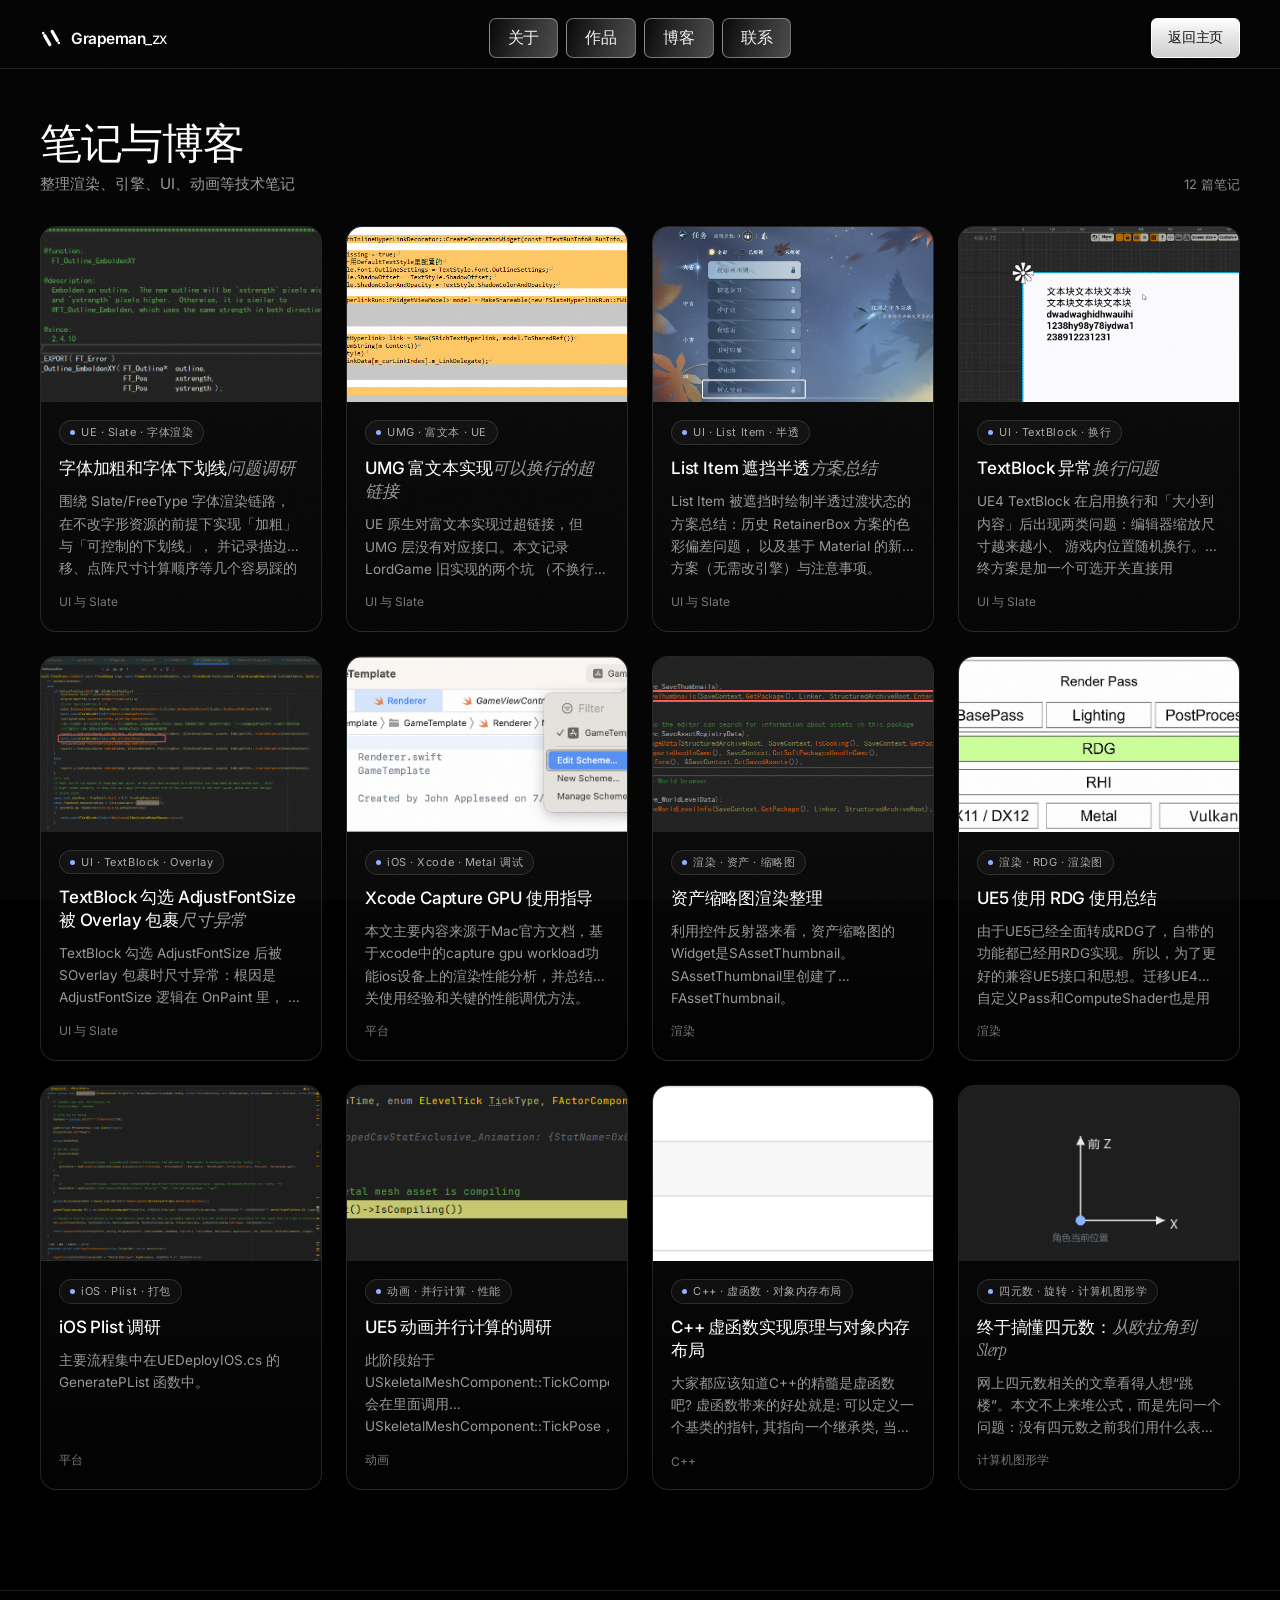
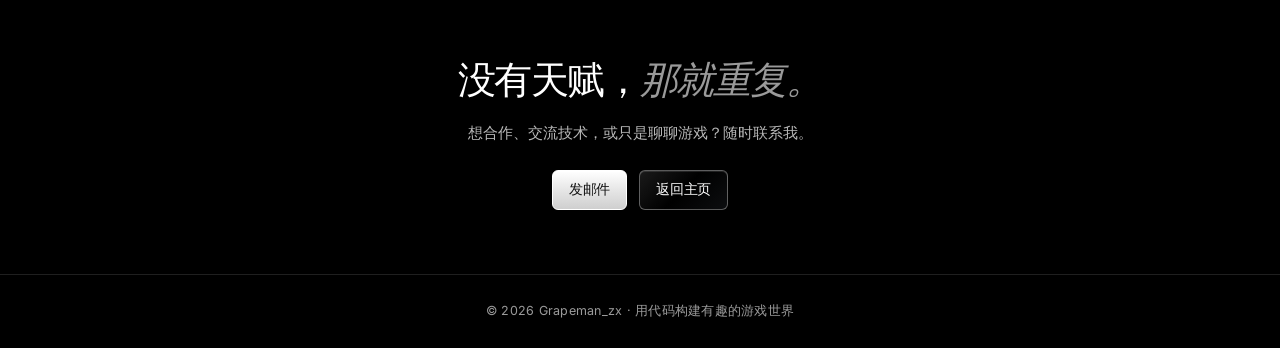
==== blog.html @ 0e47399c "add quaternion article under 计算机图形学 category - blog.html: 新增四元数笔记（post-12），分类 graphics，含 5 张自绘示意图 - " ====
<!DOCTYPE html>

<html lang="zh-CN">
<head>
<meta charset="utf-8"/>
<meta content="width=device-width, initial-scale=1.0, viewport-fit=cover" name="viewport"/>
<title>技术博客 — Grapeman_zx</title>
<meta content="Grapeman_zx 的技术博客：UE / Slate / UMG 字体渲染、富文本与下划线等底层调研笔记。" name="description"/>
<link href="data:image/svg+xml,%3Csvg xmlns='http://www.w3.org/2000/svg' viewBox='0 0 24 24' fill='white'%3E%3Cg transform='rotate(-30 12 12)'%3E%3Ccircle cx='7.3' cy='3.2' r='1.45'/%3E%3Crect x='5.5' y='4.7' width='3.6' height='14.6' rx='1.8'/%3E%3Crect x='14.9' y='4.7' width='3.6' height='14.6' rx='1.8'/%3E%3Ccircle cx='16.7' cy='20.8' r='1.45'/%3E%3C/g%3E%3C/svg%3E" rel="icon"/>
<link href="https://fonts.googleapis.com" rel="preconnect"/>
<link crossorigin="" href="https://fonts.gstatic.com" rel="preconnect"/>
<link href="https://fonts.googleapis.com/css2?family=Inter:ital,opsz,wght@0,14..32,100..900&amp;family=Instrument+Serif:ital@1&amp;family=JetBrains+Mono:wght@400;500&amp;display=swap" rel="stylesheet"/>
<style>
      html, body { background: #000000 !important; color: #ffffff; }

      :root {
        --bg: #000000;
        --text: #ffffff;
        --muted: #9a9a9a;
        --border: rgba(255, 255, 255, 0.16);
        --border-soft: rgba(255, 255, 255, 0.12);
        --card: rgba(255, 255, 255, 0.03);
        --card-hover: rgba(255, 255, 255, 0.05);

        --logo: 15.5px;
        --logo-mark: 22px;
        --nav: 14px;
        --nav-h: 40px;
        --btn: 13.5px;
        --btn-h: 40px;
        --h1: 48px;
        --lede: 15.5px;
        --badge: 12.5px;
        --stat-size: 13.5px;
        --header-y: 18px;
        --header-x: 40px;
        --hero-gap: 85px;
        --section-x: 40px;

        --ui-font: "Inter", system-ui, -apple-system, BlinkMacSystemFont, "Segoe UI", "PingFang SC", "Microsoft YaHei", sans-serif;
        --serif-font: "Instrument Serif", "Times New Roman", Times, serif;
        --mono-font: "JetBrains Mono", ui-monospace, SFMono-Regular, Menlo, Consolas, monospace;
      }

      * { box-sizing: border-box; margin: 0; padding: 0; }
      html { scroll-behavior: smooth; background: #000000; }
      body {
        background: #000;
        color: #fff;
        font-family: var(--ui-font);
        -webkit-font-smoothing: antialiased;
        -moz-osx-font-smoothing: grayscale;
        text-rendering: optimizeLegibility;
        overflow-x: hidden;
        position: relative;
      }
      a { color: inherit; text-decoration: none; }
      button { font-family: inherit; }

      /* ---------- Grain ---------- */
      .grain {
        position: fixed;
        inset: 0;
        z-index: 100;
        pointer-events: none;
        opacity: 0.05;
        background-image: url("data:image/svg+xml,%3Csvg xmlns='http://www.w3.org/2000/svg' width='120' height='120'%3E%3Cfilter id='n'%3E%3CfeTurbulence type='fractalNoise' baseFrequency='0.9' numOctaves='3' stitchTiles='stitch'/%3E%3C/filter%3E%3Crect width='100%25' height='100%25' filter='url(%23n)'/%3E%3C/svg%3E");
      }

      /* ---------- Header (sticky) ---------- */
      .header {
        position: sticky;
        top: 0;
        z-index: 50;
        display: grid;
        grid-template-columns: 1fr auto 1fr;
        align-items: center;
        gap: 8px;
        padding: var(--header-y) var(--header-x) 10px;
        background: rgba(0, 0, 0, 0.35);
        backdrop-filter: blur(14px);
        -webkit-backdrop-filter: blur(14px);
        border-bottom: 1px solid var(--border-soft);
      }
      .logo {
        display: inline-flex;
        align-items: center;
        gap: 9px;
        justify-self: start;
        font-size: var(--logo);
        font-weight: 600;
        letter-spacing: -0.03em;
        color: #fff;
      }
      .logo svg { width: var(--logo-mark); height: var(--logo-mark); display: block; }
      .logo-suffix { font-weight: 400; }

      #site-nav {
        display: flex;
        align-items: center;
        gap: 8px;
        justify-self: center;
      }
      .nav-link {
        height: var(--nav-h);
        padding: 0 18px;
        border-radius: 7px;
        overflow: hidden;
        position: relative;
        display: inline-flex;
        align-items: center;
        border: 1px solid rgba(198, 198, 198, 0.55);
        background: linear-gradient(105deg, #050505 0%, #2a2a2a 48%, #4a4a4a 100%);
        color: #f3f3f3;
        font-weight: 400;
        letter-spacing: -0.01em;
        white-space: nowrap;
        transition: background 0.35s ease, border-color 0.35s ease, box-shadow 0.35s ease;
      }
      .nav-link::before {
        content: "";
        position: absolute;
        inset: 0;
        background: linear-gradient(115deg, transparent 30%, rgba(255, 255, 255, 0.16) 50%, transparent 70%);
        transform: translateX(-120%);
        transition: transform 0.6s ease;
      }
      .nav-link:hover {
        border-color: rgba(235, 235, 235, 0.9);
        background: linear-gradient(105deg, #111 0%, #3a3a3a 45%, #6a6a6a 100%);
        box-shadow: 0 0 18px rgba(200, 210, 230, 0.18);
      }
      .nav-link:hover::before { transform: translateX(120%); }

      .btn {
        position: relative;
        isolation: isolate;
        overflow: hidden;
        display: inline-flex;
        align-items: center;
        justify-content: center;
        gap: 8px;
        height: var(--btn-h);
        padding: 0 16px;
        border-radius: 6px;
        font-size: var(--btn);
        font-weight: 500;
        letter-spacing: -0.02em;
        line-height: 1;
        white-space: nowrap;
        cursor: pointer;
        transition: background 0.35s ease, border-color 0.35s ease, box-shadow 0.35s ease, color 0.35s ease, filter 0.35s ease;
      }
      .btn::after {
        content: "";
        position: absolute;
        inset: 0;
        z-index: -1;
        background: linear-gradient(115deg, transparent 20%, rgba(255, 255, 255, 0.45) 48%, transparent 76%);
        transform: translateX(-130%);
        transition: transform 0.65s ease;
      }
      .btn:hover::after { transform: translateX(130%); }
      .btn-solid {
        background: linear-gradient(180deg, #ffffff 0%, #e7e7e7 48%, #cfcfcf 100%);
        color: #111;
        border: 1px solid #fff;
        box-shadow: inset 0 1px 0 rgba(255, 255, 255, 0.95);
      }
      .btn-solid:hover {
        background: linear-gradient(180deg, #fff 0%, #f3f6ff 42%, #d5def2 100%);
        border-color: #f2f6ff;
        box-shadow: inset 0 1px 0 #fff, 0 0 22px rgba(186, 208, 255, 0.35), 0 8px 18px rgba(255, 255, 255, 0.12);
      }
      .btn-ghost {
        background: linear-gradient(135deg, rgba(255, 255, 255, 0.1), rgba(0, 0, 0, 0.45) 50%, rgba(160, 175, 200, 0.08));
        color: #fff;
        border: 1px solid rgba(198, 198, 198, 0.45);
        box-shadow: inset 0 1px 0 rgba(255, 255, 255, 0.12);
      }
      .btn-ghost:hover {
        background: linear-gradient(135deg, rgba(210, 225, 255, 0.18), rgba(0, 0, 0, 0.35) 48%, rgba(180, 195, 220, 0.16));
        border-color: rgba(220, 230, 255, 0.75);
        box-shadow: inset 0 1px 0 rgba(255, 255, 255, 0.22), 0 0 20px rgba(170, 200, 255, 0.22);
      }
      .header-cta { justify-self: end; }

      .burger {
        display: none;
        width: 42px;
        height: 42px;
        border-radius: 6px;
        border: 1px solid var(--border);
        background: rgba(8, 8, 8, 0.55);
        z-index: 60;
        justify-items: center;
        align-content: center;
        gap: 5px;
        cursor: pointer;
        padding: 0;
      }
      .burger .bar { width: 16px; height: 1.5px; border-radius: 1px; background: #fff; transition: transform 0.25s ease, opacity 0.2s ease; }
      .burger:hover { border-color: rgba(255, 255, 255, 0.32); background: rgba(255, 255, 255, 0.05); }
      body.menu-open .burger .bar:nth-child(1) { transform: translateY(6.5px) rotate(45deg); }
      body.menu-open .burger .bar:nth-child(2) { opacity: 0; }
      body.menu-open .burger .bar:nth-child(3) { transform: translateY(-6.5px) rotate(-45deg); }

      /* ---------- Blog hero ---------- */
      .blog-hero {
        position: relative;
        padding: clamp(48px, 9vw, 96px) var(--section-x) clamp(28px, 5vw, 48px);
        border-bottom: 1px solid var(--border-soft);
        overflow: hidden;
      }
      .blog-hero::after {
        content: "";
        position: absolute;
        top: -40%;
        right: -10%;
        width: 60%;
        height: 180%;
        background: radial-gradient(ellipse at center, rgba(120, 150, 220, 0.10), transparent 60%);
        pointer-events: none;
      }
      .blog-hero-inner { max-width: 820px; margin: 0 auto; position: relative; z-index: 1; }
      .blog-kicker { display: inline-block; font-size: 12px; letter-spacing: 0.18em; color: var(--muted); margin-bottom: 16px; }
      .blog-title { font-size: clamp(34px, 6vw, 60px); font-weight: 500; letter-spacing: -0.045em; line-height: 1.04; color: #fff; }
      .blog-title em { font-family: var(--serif-font); font-style: italic; font-weight: 400; color: #9a9a9a; }
      .blog-sub { margin-top: 18px; max-width: 620px; color: #c9c9c9; font-size: var(--lede); line-height: 1.65; }

      /* Category filters */
      .blog-cats {
        display: flex;
        flex-wrap: wrap;
        gap: 8px;
        margin-top: 24px;
      }
      .cat-btn {
        height: 34px;
        padding: 0 16px;
        border-radius: 999px;
        border: 1px solid var(--border-soft);
        background: transparent;
        color: #b0b0b0;
        font-size: 13px;
        font-weight: 500;
        letter-spacing: -0.01em;
        cursor: pointer;
        transition: border-color 0.25s ease, background 0.25s ease, color 0.25s ease, box-shadow 0.25s ease;
      }
      .cat-btn:hover {
        border-color: rgba(200, 210, 230, 0.55);
        color: #e8e8e8;
        background: rgba(255, 255, 255, 0.05);
      }
      .cat-btn.active {
        border-color: #8ab4ff;
        color: #fff;
        background: rgba(138, 180, 255, 0.12);
        box-shadow: 0 0 12px rgba(138, 180, 255, 0.2);
      }

      /* Card hidden by category filter */
      .post-card.hidden { display: none; }

      /* ---------- Feed (Zhihu-style single column) ---------- */
      .blog-feed {
        max-width: 820px;
        margin: 0 auto;
        padding: clamp(28px, 5vw, 52px) var(--section-x) clamp(40px, 7vw, 80px);
        display: flex;
        flex-direction: column;
        gap: clamp(28px, 4vw, 44px);
      }

      .post-card {
        position: relative;
        border: 1px solid var(--border-soft);
        border-radius: 18px;
        background: linear-gradient(180deg, rgba(255, 255, 255, 0.04), rgba(255, 255, 255, 0.01));
        padding: clamp(22px, 4vw, 40px);
        overflow: hidden;
        transition: border-color 0.35s ease, background 0.35s ease, transform 0.35s ease, box-shadow 0.35s ease;
      }
      .post-card:hover {
        border-color: rgba(255, 255, 255, 0.26);
        background: var(--card-hover);
        transform: translateY(-3px);
        box-shadow: 0 0 30px rgba(170, 200, 255, 0.10);
      }

      .post-tag {
        display: inline-flex;
        align-items: center;
        gap: 7px;
        font-size: 11.5px;
        letter-spacing: 0.06em;
        color: #cfcfcf;
        padding: 5px 12px;
        border-radius: 999px;
        border: 1px solid var(--border-soft);
        background: rgba(255, 255, 255, 0.04);
        margin-bottom: 18px;
      }
      .post-tag .dot { width: 6px; height: 6px; border-radius: 50%; background: #8ab4ff; box-shadow: 0 0 7px #8ab4ff; }
      .post-title { font-size: clamp(24px, 3.6vw, 34px); font-weight: 500; letter-spacing: -0.035em; line-height: 1.18; color: #fff; }
      .post-title em { font-family: var(--serif-font); font-style: italic; font-weight: 400; color: #9a9a9a; }
      .post-meta { display: flex; align-items: center; gap: 10px; margin-top: 16px; font-size: 13px; color: var(--muted); }
      .post-avatar {
        width: 30px; height: 30px; border-radius: 50%;
        background: linear-gradient(135deg, #2a2a2a, #0a0a0a);
        border: 1px solid var(--border-soft);
        display: inline-flex; align-items: center; justify-content: center; flex-shrink: 0;
      }
      .post-avatar svg { width: 17px; height: 17px; color: #fff; }
      .post-meta .name { color: #e8e8e8; font-weight: 500; }
      .post-meta .sep { opacity: 0.5; }
      .post-excerpt { margin-top: 16px; color: #b6b6b6; font-size: 15px; line-height: 1.7; }

      /* In feed: body is always hidden; click card to open article view */
      .post-card { cursor: pointer; }
      .post-card .post-divider,
      .post-card .post-body,
      .post-card .post-foot { display: none; }

      .post-divider { margin: 22px 0 4px; border: 0; border-top: 1px dashed var(--border-soft); }

      /* ---------- Article body typography ---------- */
      .post-body { margin-top: 16px; color: #b4b4b4; font-size: 15px; line-height: 1.8; }
      .post-body h2 {
        display: block;
        font-size: 22px; font-weight: 500; letter-spacing: -0.01em;
        color: #fff; margin: 36px 0 14px;
      }
      .post-body h2:first-child { margin-top: 8px; }
      .sec-num { display: none; }
      .post-body h3 {
        font-size: 17px; font-weight: 500; color: #eaeaea;
        margin: 26px 0 11px; letter-spacing: -0.01em;
      }
      .post-body p { color: #b4b4b4; font-size: 15px; line-height: 1.8; margin-bottom: 14px; }
      .post-body code {
        font-family: var(--mono-font); font-size: 13.5px; color: #d8e2f5;
        background: rgba(255, 255, 255, 0.06); border: 1px solid rgba(255, 255, 255, 0.08);
        border-radius: 5px; padding: 1.5px 6px; white-space: nowrap;
      }
      .post-body ul { list-style: none; margin: 10px 0 18px; padding: 0; }
      .post-body ul li {
        position: relative; padding-left: 22px; color: #b4b4b4;
        font-size: 15px; line-height: 1.8; margin-bottom: 10px;
      }
      .post-body ul li::before {
        content: ""; position: absolute; left: 6px; top: 11px;
        width: 6px; height: 6px; border-radius: 50%;
        background: #8ab4ff; box-shadow: 0 0 6px rgba(138, 180, 255, 0.6);
      }
      .post-body .note {
        border-left: 2px solid #8ab4ff;
        background: rgba(138, 180, 255, 0.06);
        border-radius: 0 10px 10px 0;
        padding: 14px 18px; margin: 14px 0 18px;
        color: #cfd9ec; font-size: 14px; line-height: 1.75;
      }
      .post-body .note strong { color: #eaf1ff; font-weight: 600; }
      .step-label {
        font-family: inherit; font-size: 15px; font-weight: 400; color: #b4b4b4;
        margin-right: 6px;
      }
      .step-label::after { content: "."; }

      /* Figures */
      .post-figure { margin: 18px 0; }
      .post-figure img {
        width: 100%; height: auto; display: block;
        border-radius: 12px; border: 1px solid var(--border-soft);
        background: #0a0a0a;
      }
      .post-figure figcaption { margin-top: 9px; font-size: 12.5px; color: var(--muted); line-height: 1.5; }

      .post-foot {
        display: flex; flex-wrap: wrap; align-items: center; gap: 8px;
        margin-top: 26px; padding-top: 18px; border-top: 1px solid var(--border-soft);
      }
      .post-foot .tag { font-size: 12px; padding: 5px 12px; border-radius: 999px; border: 1px solid var(--border-soft); background: rgba(255, 255, 255, 0.04); color: #cfcfcf; }
      .post-foot .read { margin-left: auto; font-size: 13px; color: var(--muted); display: inline-flex; align-items: center; gap: 6px; }

      /* ---------- Footer / contact ---------- */
      .blog-footer { border-top: 1px solid var(--border-soft); padding: clamp(36px, 6vw, 64px) var(--section-x); text-align: center; }
      .blog-footer .section-title { font-size: clamp(24px, 4vw, 38px); font-weight: 500; letter-spacing: -0.04em; color: #fff; margin-bottom: 14px; }
      .blog-footer .section-title em { font-family: var(--serif-font); font-style: italic; font-weight: 400; color: #9a9a9a; }
      .blog-footer .lede { color: #b8b8b8; font-size: 15px; line-height: 1.7; max-width: 520px; margin: 0 auto 24px; }
      .contact-links { display: flex; flex-wrap: wrap; gap: 12px; justify-content: center; }
      .footer-base { border-top: 1px solid var(--border-soft); padding: 28px var(--section-x); text-align: center; color: var(--muted); font-size: 12.5px; letter-spacing: 0.02em; }

      /* ---------- Email modal ---------- */
      .modal { position: fixed; inset: 0; z-index: 200; display: none; align-items: center; justify-content: center; padding: 20px; }
      .modal.open { display: flex; }
      .modal-backdrop { position: absolute; inset: 0; background: rgba(0, 0, 0, 0.65); backdrop-filter: blur(8px); -webkit-backdrop-filter: blur(8px); }
      .modal-box {
        position: relative; z-index: 1; width: 100%; max-width: 420px;
        border: 1px solid var(--border); border-radius: 16px;
        background: linear-gradient(180deg, #161616, #0c0c0c); padding: 32px 28px; text-align: center;
        box-shadow: 0 24px 60px rgba(0, 0, 0, 0.6);
        animation: modal-in 0.28s cubic-bezier(0.16, 1, 0.3, 1) both;
      }
      @keyframes modal-in { from { opacity: 0; transform: translateY(16px) scale(0.96); } to { opacity: 1; transform: none; } }
      .modal-close { position: absolute; top: 12px; right: 14px; width: 30px; height: 30px; border: none; background: transparent; color: var(--muted); font-size: 22px; line-height: 1; cursor: pointer; border-radius: 6px; }
      .modal-close:hover { color: #fff; background: rgba(255, 255, 255, 0.08); }
      .modal-label { font-size: 12px; letter-spacing: 0.16em; color: var(--muted); margin-bottom: 12px; }
      .modal-email { font-size: clamp(18px, 4vw, 24px); font-weight: 500; color: #fff; letter-spacing: -0.01em; margin-bottom: 22px; word-break: break-all; }

      /* ---------- Entrance motion ---------- */
      .appear { opacity: 1; animation-duration: var(--dur, 1.05s); animation-fill-mode: both; animation-timing-function: cubic-bezier(0.16, 1, 0.3, 1); animation-delay: var(--d, 0.08s); }
      .appear--scale { animation-name: in-scale; }
      .appear--soft { animation-name: in-soft; }
      .is-in { animation: none !important; opacity: 1 !important; transform: none !important; clip-path: none !important; filter: none !important; }
      @keyframes in-scale { from { opacity: 0; transform: scale(0.84); } to { opacity: 1; transform: scale(1); } }
      @keyframes in-soft { from { opacity: 0; transform: translateY(14px); } to { opacity: 1; transform: translateY(0); } }

      .reveal { opacity: 0; transform: translateY(26px); transition: opacity 0.8s cubic-bezier(0.16, 1, 0.3, 1), transform 0.8s cubic-bezier(0.16, 1, 0.3, 1); }
      .reveal.is-visible { opacity: 1; transform: none; }

      /* ---------- Responsive ---------- */
      @media (min-width: 1600px) {
        :root { --logo: 17px; --logo-mark: 24px; --nav: 15px; --nav-h: 44px; --btn: 15px; --btn-h: 44px; --h1: 64px; --lede: 18px; --header-x: 64px; --section-x: 96px; }
      }
      @media (min-width: 901px) and (max-width: 1279px) {
        :root { --logo: 15px; --nav: 13px; --nav-h: 36px; --btn: 13px; --btn-h: 38px; --h1: 42px; --lede: 15px; --header-x: 28px; --section-x: 28px; }
      }
      @media (max-width: 900px) {
        .header { grid-template-columns: 1fr auto auto; gap: 8px; padding: 14px 18px 10px; padding-left: max(18px, env(safe-area-inset-left)); padding-right: max(18px, env(safe-area-inset-right)); }
        .burger { display: grid; }
        .header-cta, .burger { z-index: 80; }
        #site-nav {
          position: fixed; inset: 0; z-index: 45; flex-direction: column; align-items: stretch;
          justify-content: center; gap: 12px; padding: 96px 22px 32px;
          padding-top: max(96px, calc(env(safe-area-inset-top) + 88px));
          background: rgba(8, 8, 8, 0.6); backdrop-filter: blur(24px); -webkit-backdrop-filter: blur(24px);
          opacity: 0; visibility: hidden; transition: opacity 0.28s ease, visibility 0.28s ease;
        }
        body.menu-open #site-nav { opacity: 1; visibility: visible; }
        .nav-link { justify-content: center; height: 56px; font-size: 19px; border-radius: 10px; width: 100%; }
        :root { --section-x: 20px; }
      }
      @media (prefers-reduced-motion: reduce) {
        *, *::before, *::after { transition: none !important; animation: none !important; }
        .appear, .reveal { opacity: 1 !important; transform: none !important; clip-path: none !important; filter: none !important; }
      }
    



      /* Code block + table inside article body */
      .post-body pre.post-code {
        font-family: var(--mono-font); font-size: 12.5px; line-height: 1.6;
        color: #cfe0f5; background: rgba(255,255,255,0.05);
        border: 1px solid var(--border-soft); border-radius: 10px;
        padding: 14px 16px; margin: 14px 0 18px; overflow-x: auto; white-space: pre;
      }
      .post-body table.post-table {
        width: 100%; border-collapse: collapse; margin: 14px 0 18px;
        font-size: 13.5px; color: #cfcfcf;
      }
      .post-body table.post-table th, .post-body table.post-table td {
        border: 1px solid var(--border-soft); padding: 8px 12px; text-align: left;
      }
      .post-body table.post-table th { background: rgba(255,255,255,0.06); color: #eaeaea; }

      /* ===== Three-column blog layout ===== */
      .blog-feed--source { display: none; }

      .blog-layout {
        display: grid;
        grid-template-columns: 260px minmax(0, 1fr) 220px;
        gap: 32px;
        max-width: 1900px;
        margin: 0 auto;
        padding: 28px var(--section-x) 80px;
        align-items: start;
      }

      .blog-sidebar,
      .blog-toc {
        position: sticky;
        top: 86px;
        max-height: calc(100vh - 100px);
        overflow-y: auto;
        scrollbar-width: thin;
        scrollbar-color: rgba(255, 255, 255, 0.15) transparent;
      }
      .blog-sidebar::-webkit-scrollbar,
      .blog-toc::-webkit-scrollbar { width: 5px; }
      .blog-sidebar::-webkit-scrollbar-thumb,
      .blog-toc::-webkit-scrollbar-thumb { background: rgba(255, 255, 255, 0.15); border-radius: 4px; }

      .blog-sidebar { padding-right: 8px; }
      .blog-toc { padding-left: 8px; }

      .sidebar-header {
        font-size: 12px; letter-spacing: 0.12em; color: var(--muted);
        text-transform: uppercase; margin-bottom: 16px; padding: 0 8px;
      }

      .sidebar-group { margin-bottom: 6px; }
      .sidebar-group-toggle {
        width: 100%; display: flex; align-items: center; justify-content: space-between;
        padding: 8px 10px; border-radius: 8px; border: none; background: transparent;
        color: #d0d0d0; font-size: 13.5px; font-weight: 500; cursor: pointer;
        transition: background 0.2s ease, color 0.2s ease;
      }
      .sidebar-group-toggle:hover { background: rgba(255, 255, 255, 0.05); color: #fff; }
      .sidebar-group-toggle svg { width: 14px; height: 14px; transition: transform 0.2s ease; opacity: 0.6; }
      .sidebar-group.expanded .sidebar-group-toggle svg { transform: rotate(90deg); }

      .sidebar-items { display: none; padding-left: 8px; margin: 2px 0 8px; }
      .sidebar-group.expanded .sidebar-items { display: block; }

      .sidebar-item {
        display: block; width: 100%; text-align: left;
        padding: 7px 10px 7px 14px; border-radius: 7px; border: none; background: transparent;
        color: #a0a0a0; font-size: 13px; line-height: 1.4; cursor: pointer;
        transition: background 0.2s ease, color 0.2s ease;
      }
      .sidebar-item:hover { background: rgba(255, 255, 255, 0.05); color: #e0e0e0; }
      .sidebar-item.active { background: rgba(138, 180, 255, 0.12); color: #fff; }

      .blog-content {
        min-width: 0;
        padding: 0 8px;
      }

      .blog-article { animation: fade-in 0.35s ease; }
      @keyframes fade-in { from { opacity: 0; transform: translateY(10px); } to { opacity: 1; transform: none; } }

      .blog-content .post-tag { margin-bottom: 14px; }
      .blog-content .post-title { font-size: clamp(28px, 4.2vw, 40px); line-height: 1.12; }
      .blog-content .post-meta { display: none; }
      .blog-content .post-excerpt { margin-top: 14px; font-size: 15.5px; line-height: 1.72; color: #bfbfbf; }
      .blog-content .post-divider { display: block; margin: 22px 0 4px; border: 0; border-top: 1px dashed var(--border-soft); }
      .blog-content .post-body { display: block; margin-top: 28px; }
      .blog-content .post-foot { display: flex; }

      .toc-title {
        font-size: 12px; letter-spacing: 0.08em; color: var(--muted);
        text-transform: uppercase; margin-bottom: 14px; padding: 0 4px;
      }
      .toc-nav { display: flex; flex-direction: column; gap: 4px; }
      .toc-link {
        display: block; padding: 5px 8px; border-radius: 6px;
        color: #9a9a9a; font-size: 12.5px; line-height: 1.45;
        transition: background 0.2s ease, color 0.2s ease;
      }
      .toc-link:hover { background: rgba(255, 255, 255, 0.05); color: #e0e0e0; }
      .toc-link.active { color: #8ab4ff; background: rgba(138, 180, 255, 0.1); }
      .toc-link.h3 { padding-left: 18px; font-size: 12px; color: #888; }
      .toc-link.h3.active { color: #8ab4ff; }

      @media (max-width: 1100px) {
        .blog-layout { grid-template-columns: 220px minmax(0, 1fr) 180px; gap: 20px; }
      }
      @media (max-width: 900px) {
        .blog-layout { grid-template-columns: 1fr; padding-top: 18px; }
        .blog-sidebar, .blog-toc { display: none; }
      }

      /* ---------- Blog Home (card grid) ---------- */
      .blog-home {
        display: block;
        max-width: 1600px;
        margin: 0 auto;
        padding: clamp(28px, 4vw, 52px) var(--section-x) clamp(60px, 8vw, 100px);
      }
      .home-header {
        display: flex; align-items: flex-end; justify-content: space-between;
        gap: 16px; margin-bottom: 32px;
      }
      .home-header h1 {
        font-size: clamp(28px, 4vw, 42px); font-weight: 500; letter-spacing: -0.03em; color: #fff; line-height: 1.1;
      }
      .home-header p { color: #9a9a9a; font-size: 15px; margin-top: 8px; }
      .home-count { font-size: 13px; color: #888; white-space: nowrap; }

      .home-grid {
        display: grid;
        grid-template-columns: repeat(auto-fill, minmax(280px, 1fr));
        gap: 24px;
      }
      @media (max-width: 640px) {
        .home-grid { grid-template-columns: 1fr; gap: 18px; }
      }

      .home-card {
        display: flex; flex-direction: column;
        border: 1px solid var(--border-soft); border-radius: 16px;
        background: linear-gradient(180deg, rgba(255,255,255,0.04), rgba(255,255,255,0.01));
        overflow: hidden;
        cursor: pointer;
        transition: border-color 0.3s ease, background 0.3s ease, transform 0.3s ease, box-shadow 0.3s ease;
      }
      .home-card:hover {
        border-color: rgba(255,255,255,0.22);
        background: var(--card-hover);
        transform: translateY(-4px);
        box-shadow: 0 8px 32px rgba(138,180,255,0.10);
      }
      .home-card-thumb {
        position: relative; width: 100%; aspect-ratio: 16 / 10;
        background: #111; overflow: hidden;
      }
      .home-card-thumb img {
        width: 100%; height: 100%; object-fit: cover;
        transition: transform 0.4s ease;
      }
      .home-card:hover .home-card-thumb img { transform: scale(1.04); }
      .home-card-body { padding: 18px 18px 20px; display: flex; flex-direction: column; flex: 1; }
      .home-card-tag {
        display: inline-flex; align-items: center; gap: 6px;
        font-size: 11px; letter-spacing: 0.05em; color: #aaa;
        border: 1px solid var(--border-soft); border-radius: 999px;
        background: rgba(255,255,255,0.04); padding: 4px 10px;
        margin-bottom: 12px; align-self: flex-start;
      }
      .home-card-tag .dot { width: 5px; height: 5px; border-radius: 50%; background: #8ab4ff; }
      .home-card-title {
        font-size: 17px; font-weight: 500; line-height: 1.35; color: #fff; letter-spacing: -0.01em;
        margin-bottom: 10px;
      }
      .home-card-title em { font-family: var(--serif-font); font-style: italic; font-weight: 400; color: #9a9a9a; }
      .home-card-excerpt {
        font-size: 13.5px; line-height: 1.65; color: #999;
        display: -webkit-box; -webkit-line-clamp: 3; -webkit-box-orient: vertical;
        overflow: hidden; flex: 1; margin-bottom: 14px;
      }
      .home-card-meta {
        display: flex; align-items: center; gap: 8px;
        font-size: 12px; color: #777;
      }
      .home-card-meta .sep { opacity: 0.5; }

      .blog-layout.reader { display: none; }
      .blog-layout.reader.open { display: grid; }
      .blog-home.hidden { display: none; }

      .reader-back {
        display: inline-flex; align-items: center; gap: 7px;
        font-size: 13px; color: #aaa; background: transparent;
        border: 1px solid var(--border-soft); border-radius: 8px;
        padding: 6px 12px; margin-bottom: 18px; cursor: pointer;
        transition: border-color 0.25s ease, color 0.25s ease, background 0.25s ease;
      }
      .reader-back:hover { border-color: rgba(255,255,255,0.3); color: #fff; background: rgba(255,255,255,0.05); }
      .reader-back svg { width: 14px; height: 14px; }
</style>
</head>
<body style="background:#000;color:#fff">
<div aria-hidden="true" class="grain"></div>
<header class="header">
<a aria-label="Grapeman_zx" class="logo appear appear--scale" href="index.html" style="--d: 0.08s">
<svg aria-hidden="true" fill="currentColor" viewbox="0 0 24 24">
<g transform="rotate(-30 12 12)">
<circle cx="7.3" cy="3.2" r="1.45"></circle>
<rect height="14.6" rx="1.8" width="3.6" x="5.5" y="4.7"></rect>
<rect height="14.6" rx="1.8" width="3.6" x="14.9" y="4.7"></rect>
<circle cx="16.7" cy="20.8" r="1.45"></circle>
</g>
</svg>
<span>Grapeman<span class="logo-suffix">_zx</span></span>
</a>
<nav aria-label="Primary" id="site-nav">
<a class="nav-link appear appear--scale" href="index.html#about" style="--d: 0.16s">关于</a>
<a class="nav-link appear appear--soft" href="index.html#works" style="--d: 0.28s">作品</a>
<a class="nav-link appear appear--scale" href="blog.html" style="--d: 0.40s">博客</a>
<a class="nav-link appear appear--soft" href="index.html#contact" style="--d: 0.52s">联系</a>
</nav>
<a class="btn btn-solid header-cta appear appear--scale" href="index.html" style="--d: 0.34s">返回主页</a>
<button aria-controls="site-nav" aria-expanded="false" aria-label="打开菜单" class="burger appear appear--scale" style="--d: 0.34s" type="button">
<span class="bar"></span><span class="bar"></span><span class="bar"></span>
</button>
</header>
<main id="top">
<section aria-hidden="true" class="blog-feed blog-feed--source" id="feed">
<!-- POST 1 -->
<article class="post-card reveal" data-cat="ui" data-post="1">
<span class="post-tag"><span class="dot"></span>UE · Slate · 字体渲染</span>
<h2 class="post-title">字体加粗和字体下划线<em>问题调研</em></h2>
<div class="post-meta">
<span class="post-avatar">
<svg aria-hidden="true" fill="currentColor" viewbox="0 0 24 24"><g transform="rotate(-30 12 12)"><circle cx="7.3" cy="3.2" r="1.45"></circle><rect height="14.6" rx="1.8" width="3.6" x="5.5" y="4.7"></rect><rect height="14.6" rx="1.8" width="3.6" x="14.9" y="4.7"></rect><circle cx="16.7" cy="20.8" r="1.45"></circle></g></svg>
</span>
<span class="name">Grapeman_zx</span><span class="sep">·</span><span>2026</span><span class="sep">·</span><span>底层渲染</span>
</div>
<p class="post-excerpt">
            围绕 Slate/FreeType 字体渲染链路，在不改字形资源的前提下实现「加粗」与「可控制的下划线」，
            并记录描边偏移、点阵尺寸计算顺序等几个容易踩的坑。
          </p>
<hr class="post-divider"/>
<div class="post-body">
<h2><span class="sec-num">[1]</span> 加粗功能</h2>
<p>
<strong>核心实现：</strong>加粗的功能，可以利用 FreeType 的
              <code>FT_Outline_EmboldenXY</code> 接口。此接口可以加粗轮廓，基本效果和加粗一样。
            </p>
<figure class="post-figure">
<img alt="FT_Outline_EmboldenXY 加粗轮廓示意" loading="lazy" src="assets/blog/font_image1.png"/>
<figcaption>图：FreeType 的 FT_Outline_EmboldenXY 用来加粗字体轮廓。</figcaption>
</figure>
<p>
<strong>基本思路：</strong>在算完字体的点阵以后，调用一次
              <code>FT_Outline_EmboldenXY</code>，来让点阵数据变得粗一点。
            </p>
<h3>实现步骤</h3>
<ul>
<li>
<span class="step-label">1</span>
                在 <code>SlateFontRenderer.cpp</code> 的
                <code>FSlateFontRenderer::GetRenderDataInternal</code> 里计算字体的点阵数据。
                其中 <code>RenderOutlineRows</code> 是计算字体描边的接口，描边也会加粗，
                所以去 <code>RenderOutlineRows</code> 加入 <code>FT_Outline_EmboldenXY</code>。
                参数：<code>64</code> 代表加粗一像素，<code>128</code> 代表两个像素。
                <div class="note">
<strong>注意：</strong>一定要在 <code>FT_Outline_Get_CBox</code> <em>之前</em>调用，
                  不然算字体点阵尺寸会漏掉加粗效果。
                </div>
<figure class="post-figure">
<img alt="在 FT_Outline_Get_CBox 之前调用加粗接口" loading="lazy" src="assets/blog/font_image2.png"/>
<figcaption>图：务必在 FT_Outline_Get_CBox 之前调用加粗接口。</figcaption>
</figure>
</li>
<li>
<span class="step-label">2</span>
                上述步骤实现完带描边的字体，我们还要在<strong>不描边</strong>的时候也实现加粗。
                回到 <code>GetRenderDataInternal</code> 方法，这里的判断用来区分是不是描边，
                所以接下来要去条件的 <code>ELSE</code> 分支里，加入 <code>FT_Outline_EmboldenXY</code>。
                <figure class="post-figure">
<img alt="GetRenderDataInternal 的 ELSE 分支加入加粗" loading="lazy" src="assets/blog/font_image3.png"/>
<figcaption>图：在 GetRenderDataInternal 的 ELSE 分支中调用加粗接口。</figcaption>
</figure>
<figure class="post-figure">
<img alt="加粗后的点阵对比" loading="lazy" src="assets/blog/font_image4.png"/>
<figcaption>图：加粗前后的点阵效果对比。</figcaption>
</figure>
</li>
<li>
<span class="step-label">3</span>
                现在字体的加粗功能就出现了。如果使用描边，会出现一个问题：在 1:1 的缩放下，
                可能会发现字体描边和字体有一个偏移情况。所以，我们根据是否加粗把位置再偏移回去，
                加入对应的偏移代码即可。
                <figure class="post-figure">
<img alt="1:1 缩放下描边偏移问题及修正" loading="lazy" src="assets/blog/font_image5.png"/>
<figcaption>图：1:1 缩放下描边偏移问题及修正代码。</figcaption>
</figure>
</li>
</ul>
<h2><span class="sec-num">[2]</span> 下划线功能</h2>
<p>
              UE4 自带下划线的绘制功能，只是 UMG 层接口并没有启用。
              我们可以找到 <code>SlateType.h</code> 里定义了 <code>UnderlineBrush</code>；
              同时，在 <code>ISlateTextLineHighlighter::OnPaint</code> 中有 UnderLine 的绘制。
            </p>
<figure class="post-figure">
<img alt="SlateType.h 中定义的 UnderlineBrush" loading="lazy" src="assets/blog/font_image6.png"/>
<figcaption>图：SlateType.h 中定义的 UnderlineBrush。</figcaption>
</figure>
<p>
              同时，在 <code>ISlateTextLineHighlighter::OnPaint</code> 中有 UnderLine 的绘制。
            </p>
<figure class="post-figure">
<img alt="ISlateTextLineHighlighter::OnPaint 中的 UnderLine 绘制" loading="lazy" src="assets/blog/font_image7.png"/>
<figcaption>图：ISlateTextLineHighlighter::OnPaint 中的 UnderLine 绘制逻辑。</figcaption>
</figure>
<h3>实现步骤</h3>
<ul>
<li>
<span class="step-label">1</span>
                在 <code>TextBlock</code> 和 <code>STextBlock</code> 中分别定义一个
                <code>Brush</code>，用来绘制 UnderLine。并且，实现将
                <code>TextBlock</code> 传递给 <code>STextBlock</code>。
                <figure class="post-figure">
<img alt="TextBlock / STextBlock 中定义 UnderLine Brush" loading="lazy" src="assets/blog/font_image8.png"/>
<figcaption>图：在 TextBlock / STextBlock 中定义绘制下划线的 Brush。</figcaption>
</figure>
<figure class="post-figure">
<img alt="将 TextBlock 的 UnderLine 参数传递给 STextBlock" loading="lazy" src="assets/blog/font_image9.png"/>
<figcaption>图：将 TextBlock 的 UnderLine 参数传递给 STextBlock。</figcaption>
</figure>
</li>
<li>
<span class="step-label">2</span>
                在 <code>STextBlock</code> 中，获取 <code>TextStyle</code> 的时候，
                传递一下 <code>UnderLine</code> 即可设置下划线。
                <figure class="post-figure">
<img alt="在 STextBlock 获取 TextStyle 时设置 UnderLine" loading="lazy" src="assets/blog/font_image10.png"/>
<figcaption>图：获取 TextStyle 时传递 UnderLine 以设置下划线。</figcaption>
</figure>
</li>
<li>
<span class="step-label">3</span>
                现在虽然有了下划线，但是下划线的位置和大小无法控制。如果想控制，
                就要去绘制 UnderLine 的地方加入相应的参数。
              </li>
</ul>
<p>
<code>FontUnderLineWidth</code> 控制下划线的宽度【这个是自己定义的】；<br/>
<code>FontUnderLinePos</code> 用来控制下划线的位置【这个是自己定义的】。
            </p>
<figure class="post-figure">
<img alt="FontUnderLineWidth 控制下划线宽度" loading="lazy" src="assets/blog/font_image11.png"/>
<figcaption>图：FontUnderLineWidth 控制下划线宽度。</figcaption>
</figure>
<figure class="post-figure">
<img alt="FontUnderLinePos 控制下划线位置" loading="lazy" src="assets/blog/font_image12.png"/>
<figcaption>图：FontUnderLinePos 控制下划线位置。</figcaption>
</figure>
<p>然后，基本思路就是从 <code>TextBlock</code> 把值传递过来就行。</p>
</div>
<div class="post-foot">
<span class="tag">FreeType</span><span class="tag">Slate</span><span class="tag">UMG</span>
<span class="read">阅读约 4 分钟</span>
</div>
</article>
<!-- POST 2 -->
<article class="post-card reveal" data-cat="ui" data-post="2">
<span class="post-tag"><span class="dot"></span>UMG · 富文本 · UE</span>
<h2 class="post-title">UMG 富文本实现<em>可以换行的超链接</em></h2>
<div class="post-meta">
<span class="post-avatar">
<svg aria-hidden="true" fill="currentColor" viewbox="0 0 24 24"><g transform="rotate(-30 12 12)"><circle cx="7.3" cy="3.2" r="1.45"></circle><rect height="14.6" rx="1.8" width="3.6" x="5.5" y="4.7"></rect><rect height="14.6" rx="1.8" width="3.6" x="14.9" y="4.7"></rect><circle cx="16.7" cy="20.8" r="1.45"></circle></g></svg>
</span>
<span class="name">Grapeman_zx</span><span class="sep">·</span><span>2026</span><span class="sep">·</span><span>UI 框架</span>
</div>
<p class="post-excerpt">
            UE 原生对富文本实现过超链接，但 UMG 层没有对应接口。本文记录 LordGame 旧实现的两个坑
            （不换行 / 下划线不显示），以及最终改用 <code>FSlateHyperlinkRun</code> 的方案。
          </p>
<hr class="post-divider"/>
<div class="post-body">
<h2><span class="sec-num">[1]</span> 前言</h2>
<p>UE 原生对富文本是实现过超链接的，只是 UMG 层并没有对应的接口。</p>
<h2><span class="sec-num">[2]</span> LordGame 之前实现的问题</h2>
<p>
              之前的富文本实现是用了 <code>CreateDecoratorWidget</code> 方法，
              直接创建了一个 <code>SRichTextHyperlink</code>。这种思路没问题，
              但是由于 <code>SRichTextHyperlink</code> 是一个 <code>Button</code>，
              它是不会换行的。所以要想按照字符换行这种思路就不太行了。
            </p>
<figure class="post-figure">
<img alt="旧实现通过 CreateDecoratorWidget 创建 SRichTextHyperlink" loading="lazy" src="assets/blog/umg_image1.png"/>
<figcaption>图：旧实现通过 CreateDecoratorWidget 创建 SRichTextHyperlink（本质是个 Button，不换行）。</figcaption>
</figure>
<h2><span class="sec-num">[3]</span> 第一个问题 — 下划线不显示</h2>
<p>
              代码也走不到 LordGame 定制的按字符换行的逻辑里。因为超链接是有
              <code>Decorator</code>，Decorator 创建就不会走到 <code>else</code> 里的设置下划线的方法。
            </p>
<figure class="post-figure">
<img alt="Decorator 创建导致走不到设置下划线的逻辑" loading="lazy" src="assets/blog/umg_image2.png"/>
<figcaption>图：Decorator 创建后走不到设置下划线的逻辑分支。</figcaption>
</figure>
<h2><span class="sec-num">[4]</span> 第二个问题 — 无法换行</h2>
<p>
              换行按照字符换行。UE 本身其实是有按字符换行的，但是底层还是会判断是不是同一个语种，
              不是一个语种还是会优先放到一起。
            </p>
<p>
              看代码，按字符换行的逻辑已经生效，之所以换不下来，是因为之前的富文本实现超链接的
              <code>Decorator</code> 继承了 <code>FRichTextDecorator</code>，
              <code>FRichTextDecorator</code> 会返回一个 <code>FSlateWidgetRun</code>。
            </p>
<p>
<code>FSlateWidgetRun</code> 在换行计算当前尺寸的时候，没有办法按照字符计算，
              因为 <code>Widget</code> 会计算当前资源的尺寸：
            </p>
<p><code>FSlateWidgetRun::Measure</code></p>
<figure class="post-figure">
<img alt="FSlateWidgetRun::Measure 按 Widget 尺寸计算" loading="lazy" src="assets/blog/umg_image3.png"/>
<figcaption>图：FSlateWidgetRun::Measure 按 Widget 资源尺寸计算，无法按字符换行。</figcaption>
</figure>
<p><code>FSlateTextRun::Measure</code></p>
<figure class="post-figure">
<img alt="FSlateTextRun::Measure 文本 Run 的换行尺寸计算" loading="lazy" src="assets/blog/umg_image4.png"/>
<figcaption>图：FSlateTextRun::Measure 可以按字符计算文本换行尺寸。</figcaption>
</figure>
<h2><span class="sec-num">[5]</span> 解决办法</h2>
<p>
              根据 <code>&lt;&gt;</code> 规则创建专属于超链接的 <code>Run</code>，
              <code>Run</code> 里去创建超链接的 Slate 部分。由于 UE 本身其实提供了一个超链接的
              <code>Run</code>（只是给编辑器用），我们可以直接用他就可以：
              <code>FSlateHyperlinkRun</code>，需要几个参数，最重要的就是点击事件参数。
            </p>
<figure class="post-figure">
<img alt="使用 FSlateHyperlinkRun 创建超链接 Slate 部分" loading="lazy" src="assets/blog/umg_image5.png"/>
<figcaption>图：使用 FSlateHyperlinkRun 创建超链接的 Slate 部分。</figcaption>
</figure>
<p>
<code>Run</code> 这个东西在文本控件里是非常重要的。举个例子：
              如果我有一个富文本是 <code>&lt;a&gt;你好&lt;/&gt;&lt;TextSyle&gt;你好1&lt;/&gt;hello</code>，
              富文本底层处理的时候会根据标签处理；如果没有标签会走默认的字符显示。
              分成三块：<code>你好</code> 为一个 Run，<code>你好1</code> 为一个 Run，
              <code>hello</code> 为一个 Run。
            </p>
<figure class="post-figure">
<img alt="富文本按标签拆分为多个 Run" loading="lazy" src="assets/blog/umg_image6.png"/>
<figcaption>图：富文本按标签拆分为多个 Run。</figcaption>
</figure>
<p>这里的 Run 具体用哪一个，取决于 RichText 的 <code>Decorator</code>。</p>
<figure class="post-figure">
<img alt="RichText 的 Decorator 决定使用哪个 Run" loading="lazy" src="assets/blog/umg_image7.png"/>
<figcaption>图：RichText 的 Decorator 决定使用哪个 Run。</figcaption>
</figure>
<ul>
<li>
                我们实现一个 <code>Decorator</code> 继承 <code>FHyperlinkDecorator</code>，
                <code>FHyperlinkDecorator</code> 会帮我们创建一个 <code>FSlateHyperlinkRun</code>。
                <figure class="post-figure">
<img alt="实现继承 FHyperlinkDecorator 的 Decorator" loading="lazy" src="assets/blog/umg_image8.png"/>
<figcaption>图：实现继承 FHyperlinkDecorator 的 Decorator。</figcaption>
</figure>
</li>
<li>
<code>FSlateHyperlinkRun</code> 里会根据目前的换行情况创建
                <code>SRichTextHyperlink</code>，<code>SRichTextHyperlink</code> 是引擎实现的超链接样式。
                <figure class="post-figure">
<img alt="FSlateHyperlinkRun 按换行创建 SRichTextHyperlink" loading="lazy" src="assets/blog/umg_image9.png"/>
<figcaption>图：FSlateHyperlinkRun 按当前换行情况创建 SRichTextHyperlink。</figcaption>
</figure>
</li>
<li>
<code>SRichTextHyperlink</code> 继承了 <code>SHyperlink</code>，
                <code>SHyperlink</code> 继承了 <code>SButton</code>。也就是说
                <code>SRichTextHyperlink</code> 其实是一个带字的 <code>SButton</code>。
              </li>
<li>
                同时，我们还要提供一个 <code>UObject</code> 的 <code>Decorator</code>，
                用来监听点击事件和处理超链接的样式。
                <figure class="post-figure">
<img alt="提供 UObject Decorator 监听点击与样式" loading="lazy" src="assets/blog/umg_image10.png"/>
<figcaption>图：提供 UObject Decorator 监听点击事件与样式。</figcaption>
</figure>
<figure class="post-figure">
<img alt="超链接 Decorator 配置与样式" loading="lazy" src="assets/blog/umg_image11.png"/>
<figcaption>图：超链接 Decorator 的配置与样式设置。</figcaption>
</figure>
</li>
<li>
<code>UHyperLinkRichTextBlockDecorator</code> 最终会配置到富文本控件的
                <code>Decorators</code>。
                <figure class="post-figure">
<img alt="UHyperLinkRichTextBlockDecorator 配置到 Decorators" loading="lazy" src="assets/blog/umg_image12.png"/>
<figcaption>图：UHyperLinkRichTextBlockDecorator 配置到富文本控件的 Decorators。</figcaption>
</figure>
</li>
<li>
                在底层会根据时机触发 <code>CreateDecorator</code> 方法，在 <code>CreateDecorator</code> 里我们就能创建
                <code>FHyperLinkRichTextBlockDecorator</code>，它最终返回一个 <code>FSlateHyperlinkRun</code>。
              </li>
</ul>
<h2><span class="sec-num">[6]</span> 最终实现效果</h2>
<p>超链接既能按字符正常换行，又保留了点击交互与下划线样式。</p>
<figure class="post-figure">
<img alt="最终实现效果动图" loading="lazy" src="assets/blog/umg_image13.gif"/>
<figcaption>图：最终实现效果（可换行的超链接，动图）。</figcaption>
</figure>
</div>
<div class="post-foot">
<span class="tag">RichText</span><span class="tag">Decorator</span><span class="tag">FSlateHyperlinkRun</span>
<span class="read">阅读约 6 分钟</span>
</div>
</article>
<!-- POST 3 -->
<article class="post-card reveal" data-cat="ui" data-post="3">
<span class="post-tag"><span class="dot"></span>UI · List Item · 半透</span>
<h2 class="post-title">List Item 遮挡半透<em>方案总结</em></h2>
<div class="post-meta">
<span class="post-avatar">
<svg aria-hidden="true" fill="currentColor" viewbox="0 0 24 24"><g transform="rotate(-30 12 12)"><circle cx="7.3" cy="3.2" r="1.45"></circle><rect height="14.6" rx="1.8" width="3.6" x="5.5" y="4.7"></rect><rect height="14.6" rx="1.8" width="3.6" x="14.9" y="4.7"></rect><circle cx="16.7" cy="20.8" r="1.45"></circle></g></svg>
</span>
<span class="name">Grapeman_zx</span><span class="sep">·</span><span>2026</span><span class="sep">·</span><span>UI 方案</span>
</div>
<p class="post-excerpt">
            List Item 被遮挡时绘制半透过渡状态的方案总结：历史 RetainerBox 方案的色彩偏差问题，
            以及基于 Material 的新方案（无需改引擎）与注意事项。
          </p>
<hr class="post-divider"/>
<div class="post-body">
<p>下面是文档的版本记录：</p>
<figure class="post-figure">
<img alt="版本记录表格" loading="lazy" src="assets/blog/listitem_image1.png"/>
<figcaption>图：版本 / 时间 / 描述 记录（v0.1 2023.10.31 初始方案文档）。</figcaption>
</figure>
<h2><span class="sec-num">[1]</span> 需求情况</h2>
<p>美术需要 List Item 或者使用其他滚动容器时，被遮挡的 Item 绘制一个半透过渡的状态，参考如下：</p>
<figure class="post-figure">
<img alt="需求参考效果" loading="lazy" src="assets/blog/listitem_image2.png"/>
<figcaption>图：被遮挡 Item 的半透过渡参考效果。</figcaption>
</figure>
<h2><span class="sec-num">[2]</span> 历史方案情况（可以继续使用）</h2>
<p>之前基于 RetainerBox 扩展过一版实现，但是问题如下：</p>
<p>之前在使用 Retainer Box 的方案的问题在于，如果 Item 的底图是半透的就会发生色彩偏差。</p>
<figure class="post-figure">
<img alt="RetainerBox 半透色彩偏差" loading="lazy" src="assets/blog/listitem_image3.png"/>
<figcaption>图：RetainerBox 方案下半透底图出现色彩偏差。</figcaption>
</figure>
<p>
              原因是 AdvanceMaterial 未能正确的设置 Blend，使用 Translucent Blend 会使混合的结果显得更深，
              需要使用 Alpha…（如下）。
            </p>
<figure class="post-figure">
<img alt="AdvanceMaterial Blend 设置" loading="lazy" src="assets/blog/listitem_image4.png"/>
<figcaption>图：AdvanceMaterial 的 Blend 设置。</figcaption>
</figure>
<figure class="post-figure">
<img alt="Material 设置" loading="lazy" src="assets/blog/listitem_image5.png"/>
<figcaption>图：对应的 Material 设置。</figcaption>
</figure>
<p>
              AdvanceMaterial 的设置逻辑不需要修改引擎，去掉之前对引擎的修改。
              通过自定义 UserWidget 在 Widget Blueprint 中实现即可。
            </p>
<h2><span class="sec-num">[3]</span> 新方案（可选）</h2>
<p>
              使用自定义的 ListItem，在上层逻辑实现，引擎组给出实现的示例和 demo，附件；
              如有需要，可由客户端同学根据策划需求实现即可。
            </p>
<p>
              核心的思路是 ListItem 内部的 Element 都使用 Material 控制渲染，
              在 ListItem 的 Tick 逻辑中根据 ListItem 与当前…（遮挡位置）计算半透过渡。
            </p>
<h2><span class="sec-num">[4]</span> 注意和限制</h2>
<ul>
<li>
                使用此效果，不支持复杂的文本效果：描边、下划线、阴影、外发光；
                事实上美术提供的此类参考需求文本都没有复杂效果。例如：
              </li>
</ul>
<figure class="post-figure">
<img alt="复杂文本效果不支持示例" loading="lazy" src="assets/blog/listitem_image6.png"/>
<figcaption>图：不支持的复杂文本效果示例。</figcaption>
</figure>
<ul>
<li>尽量使用在 Item 数量不多的情况下。使用 Material 绘制 UI 时，不会合并 UI 的 DC，可能导致 UI 性能瓶颈。</li>
<li>
                如果是 Item 数量比较多的需求，尽量使用 Bottom 阴影效果模拟此效果，
                尽量使用 ScrollBox 本身的功能实现（ScrollBox Style…）。
              </li>
</ul>
<figure class="post-figure">
<img alt="ScrollBox 阴影模拟方案" loading="lazy" src="assets/blog/listitem_image7.png"/>
<figcaption>图：用 ScrollBox 阴影效果模拟半透过渡。</figcaption>
</figure>
<p>相关测试和示例附件：原路径在 <code>Content\Test</code>（FadeItem.rar）。</p>
</div>
<div class="post-foot">
<span class="tag">UMG</span><span class="tag">Material</span><span class="tag">半透明</span>
<span class="read">阅读约 5 分钟</span>
</div>
</article>
<!-- POST 4 -->
<article class="post-card reveal" data-cat="ui" data-post="4">
<span class="post-tag"><span class="dot"></span>UI · TextBlock · 换行</span>
<h2 class="post-title">TextBlock 异常<em>换行问题</em></h2>
<div class="post-meta">
<span class="post-avatar">
<svg aria-hidden="true" fill="currentColor" viewbox="0 0 24 24"><g transform="rotate(-30 12 12)"><circle cx="7.3" cy="3.2" r="1.45"></circle><rect height="14.6" rx="1.8" width="3.6" x="5.5" y="4.7"></rect><rect height="14.6" rx="1.8" width="3.6" x="14.9" y="4.7"></rect><circle cx="16.7" cy="20.8" r="1.45"></circle></g></svg>
</span>
<span class="name">Grapeman_zx</span><span class="sep">·</span><span>2026</span><span class="sep">·</span><span>UI 文本</span>
</div>
<p class="post-excerpt">
            UE4 TextBlock 在启用换行和「大小到内容」后出现两类问题：编辑器缩放尺寸越来越小、
            游戏内位置随机换行。最终方案是加一个可选开关直接用 WrappingWidth。
          </p>
<hr class="post-divider"/>
<div class="post-body">
<p>UE4 TextBlock 设置 <code>Auto Wrap Text</code> 为 True，<code>Wrap Text At</code> 400（数字随便），<code>Wrapping Policy</code> … 后出现一些问题。</p>
<h2><span class="sec-num">[1]</span> 在编辑器下</h2>
<p>在 UMG 编辑器下不停的缩放 Zoom，就会发现 TextBlock 的尺寸越来越小。</p>
<figure class="post-figure">
<img alt="编辑器缩放尺寸越来越小" loading="lazy" src="assets/blog/tbwrap_image1.gif"/>
<figcaption>图：UMG 编辑器下不停缩放，TextBlock 尺寸越来越小（动图）。</figcaption>
</figure>
<h2><span class="sec-num">[2]</span> 游戏中</h2>
<p>TextBlock 会在不正确的位置上换行，这个位置感觉像是随机的。</p>
<p>我们简单的查了一下 Slate 层的代码，发现可能是这里的逻辑造成了换行不对的结果。</p>
<figure class="post-figure">
<img alt="Slate 层换行逻辑代码" loading="lazy" src="assets/blog/tbwrap_image2.jpeg"/>
<figcaption>图：怀疑造成换行异常的 Slate 层代码逻辑。</figcaption>
</figure>
<p>同时，为了确保思路和消除隐患，请教了 Epic 官方的人员，得到了回复。</p>
<figure class="post-figure">
<img alt="Epic 官方回复" loading="lazy" src="assets/blog/tbwrap_image3.png"/>
<figcaption>图：Epic 官方人员的回复。</figcaption>
</figure>
<h2><span class="sec-num">[3]</span> 最终解决方案</h2>
<p>
              所以，最终的解决方案是：加入一个可选的开关，如果开关开，
              直接利用 <code>WrappingWidth</code> 而不是求 <code>WrappingWidth</code> 和 <code>CacheSize</code>…（的较小值）。
            </p>
<figure class="post-figure">
<img alt="可选开关解决方案代码" loading="lazy" src="assets/blog/tbwrap_image4.png"/>
<figcaption>图：加入可选开关，直接用 WrappingWidth 的方案代码。</figcaption>
</figure>
</div>
<div class="post-foot">
<span class="tag">TextBlock</span><span class="tag">Slate</span><span class="tag">Wrapping</span>
<span class="read">阅读约 3 分钟</span>
</div>
</article>
<!-- POST 5 -->
<article class="post-card reveal" data-cat="ui" data-post="5">
<span class="post-tag"><span class="dot"></span>UI · TextBlock · Overlay</span>
<h2 class="post-title">TextBlock 勾选 AdjustFontSize 被 Overlay 包裹<em>尺寸异常</em></h2>
<div class="post-meta">
<span class="post-avatar">
<svg aria-hidden="true" fill="currentColor" viewbox="0 0 24 24"><g transform="rotate(-30 12 12)"><circle cx="7.3" cy="3.2" r="1.45"></circle><rect height="14.6" rx="1.8" width="3.6" x="5.5" y="4.7"></rect><rect height="14.6" rx="1.8" width="3.6" x="14.9" y="4.7"></rect><circle cx="16.7" cy="20.8" r="1.45"></circle></g></svg>
</span>
<span class="name">Grapeman_zx</span><span class="sep">·</span><span>2026</span><span class="sep">·</span><span>UI 文本</span>
</div>
<p class="post-excerpt">
            TextBlock 勾选 AdjustFontSize 后被 SOverlay 包裹时尺寸异常：根因是 AdjustFontSize 逻辑在 OnPaint 里，
            而 SOverlay 先走 ArrangeChildren 拿不到正确尺寸。解决方法是中间加一个 SizeBox 包裹。
          </p>
<hr class="post-divider"/>
<div class="post-body">
<h2><span class="sec-num">[1]</span> 现象</h2>
<p>TextBlock 勾选 AdjustFontSize 后，被 <code>SOverlay</code> 包裹时出现尺寸异常（效果见原始文档录屏 飞书20241118-153325.mp4）。</p>
<h2><span class="sec-num">[2]</span> 原因</h2>
<p>TextBlock 之前的 AdjustFontSize 的逻辑在 <code>OnPaint</code> 里。</p>
<figure class="post-figure">
<img alt="AdjustFontSize 在 OnPaint 里" loading="lazy" src="assets/blog/adjustfont_image1.png"/>
<figcaption>图：AdjustFontSize 的逻辑位于 OnPaint 内。</figcaption>
</figure>
<p>如果 <code>SOverlay</code> 包裹 TextBlock，那么会先走 <code>SOverlay</code> 的 <code>OnPaint</code> 方法。</p>
<p>
              麻烦的就是：SOverlay 先调用的是一个 <code>ArrangeChildren</code> 方法，用来计算子控件的布局大小。
              这个时候是调不到 TextBlock 的…
            </p>
<figure class="post-figure">
<img alt="SOverlay ArrangeChildren" loading="lazy" src="assets/blog/adjustfont_image2.png"/>
<figcaption>图：SOverlay 先调用 ArrangeChildren 计算子控件布局大小。</figcaption>
</figure>
<p>这里会调用 <code>GetDesiredSize</code> 获取尺寸，这块就会有问题。</p>
<figure class="post-figure">
<img alt="GetDesiredSize 尺寸问题" loading="lazy" src="assets/blog/adjustfont_image3.png"/>
<figcaption>图：GetDesiredSize 处获取尺寸出现问题。</figcaption>
</figure>
<h2><span class="sec-num">[3]</span> 修改方法</h2>
<p>
              给 TextBlock 和 Overlay 中间加一个 <code>SizeBox</code>（也就是用一个 SizeBox 包裹一个 TextBlock），
              这样 SizeBox 用来…（固定/承接尺寸）。
            </p>
<figure class="post-figure">
<img alt="SizeBox 包裹 TextBlock 方案" loading="lazy" src="assets/blog/adjustfont_image4.png"/>
<figcaption>图：用 SizeBox 包裹 TextBlock 的修改方案。</figcaption>
</figure>
<p>修改以后效果正常（见修改后录屏）。</p>
</div>
<div class="post-foot">
<span class="tag">TextBlock</span><span class="tag">SOverlay</span><span class="tag">SizeBox</span>
<span class="read">阅读约 3 分钟</span>
</div>
</article>
<!-- POST 6 -->
<article class="post-card reveal" data-cat="platform" data-post="6">
<span class="post-tag"><span class="dot"></span>iOS · Xcode · Metal 调试</span>
<h2 class="post-title">Xcode Capture GPU 使用指导</h2>
<div class="post-meta">
<span class="post-avatar"><svg aria-hidden="true" fill="currentColor" viewbox="0 0 24 24"><g transform="rotate(-30 12 12)"><circle cx="7.3" cy="3.2" r="1.45"></circle><rect height="14.6" rx="1.8" width="3.6" x="5.5" y="4.7"></rect><rect height="14.6" rx="1.8" width="3.6" x="14.9" y="4.7"></rect><circle cx="16.7" cy="20.8" r="1.45"></circle></g></svg></span>
<span class="name">Grapeman_zx</span><span class="sep">·</span><span>2026</span><span class="sep">·</span><span>平台 / Metal</span>
</div>
<p class="post-excerpt">
            本文主要内容来源于Mac官方文档，基于xcode中的capture gpu workload功能ios设备上的渲染性能分析，并总结相关使用经验和关键的性能调优方法。
          </p>
<hr class="post-divider"/>
<div class="post-body">
<p class="note">版本 | 时间 | 描述 | v0.1 | 2023.11.16 | 初始方案文档</p>
<h3>摘要</h3>
<p>本文主要内容来源于Mac官方文档，基于xcode中的capture gpu workload功能ios设备上的渲染性能分析，并总结相关使用经验和关键的性能调优方法。</p>
<h3>关键字</h3>
<p>xcode， capture gpu workload</p>
<h2><span class="sec-num">[1]</span> 工具简介</h2>
<p>Metal调试器包含一套用于调试和性能分析Metal应用程序的工具。与在运行时在断点处暂停不同，你可以捕获Metal工作负载(Metal Workload)的多个帧，然后在时间轴上前后跳跃，以探索捕获的工作。Metal调试器使你能够探索通道(Pass)之间的依赖关系，并提供改进应用程序性能的见解。你还可以调试绘制命令和计算调度中的着色器，以修复视觉bug的来源。此外，Metal调试器在性能时间轴上显示你的Metal工作负载，并提供详细的统计数据，如性能计数器和每行着色器分析数据。这些工具可以帮助你识别和消除应用程序中的性能瓶颈（请参阅优化GPU性能）。Metal调试器是ios性能调优的不二之选。</p>
<p>目前的主要功能有：</p>
<p>Summary：会总结各个方面的大概情况，包括OverView（Metal层各个Comand和DrawCall相关指标），Performance，Memory，以及可能的Insights</p>
<p>Dependencies：总结各个pass的绘制过程，及依赖顺序。能完整的反应所有的渲染过程</p>
<p>Performance：分析各帧各个方面的开销，比如ALU， BandWidth，Opacity</p>
<p>Memory：分析显存使用的情况，及可能存在的显存空间浪费</p>
<h2><span class="sec-num">[2]</span> capture捕获阶段</h2>
<p>首先，确保在运行时诊断选项中启用了GPU帧捕获选项。然后，在应用程序运行时，点击调试栏中的Metal捕获按钮，选择一个范围，然后点击捕获</p>
<h3>配置GPU Frame Capture选项</h3>
<p>Xcode会在你的目标链接到Metal框架或使用Metal API的任何其他框架时，自动启用GPU帧捕获选项。如果你在协作项目中，有可能其他人已经禁用了GPU帧捕获。为确保它已启用，请按照以下步骤进行：</p>
<p>在Xcode 工具栏, 从“Scheme”菜单中选择 Edit Scheme from.</p>
<figure class="post-figure">
<img alt="图 1：在Xcode 工具栏, 从“Scheme”菜单中选择 Edit Sc…" loading="lazy" src="assets/blog/xcode_image1.png"/>
<figcaption>图 1：在Xcode 工具栏, 从“Scheme”菜单中选择 Edit Sc…</figcaption>
</figure>
<p>左侧选择 “Run ”，然后右侧点击“Options”.</p>
<p>选择一个 GPU Frame Capture option 然后点击 Close.</p>
<figure class="post-figure">
<img alt="图 2：选择一个 GPU Frame Capture option 然后点击…" loading="lazy" src="assets/blog/xcode_image2.png"/>
<figcaption>图 2：选择一个 GPU Frame Capture option 然后点击…</figcaption>
</figure>
<p>GPU帧捕获选项包括以下内容：</p>
<p>自动  捕获你的应用程序中Metal或OpenGL ES API的使用情况。如果你的目标未链接到Metal框架或OpenGL ES框架，调试栏中将不会出现Metal捕获按钮。如果你的应用程序同时使用Metal API和OpenGL ES API，你可以点击并按住捕获GPU帧图标，选择要捕获的API使用情况。</p>
<p>Metal  仅捕获你的应用程序中Metal API的使用情况。如果你的应用程序不使用Metal API，Xcode将在调试栏中禁用Metal捕获按钮。</p>
<p>禁用  不捕获应用程序中Metal的使用情况。GPU帧捕获对应用程序的CPU处理时间有微小但可测量的影响，因此在想要测试应用程序的最大性能水平时，请选择此选项。</p>
<h3>捕获Workload</h3>
<p>当调试app的时候可以通过以下几步捕获GPU trace：</p>
<p>点击调试条上面的Capture GPU Workload功能.</p>
<figure class="post-figure">
<img alt="图 3：点击调试条上面的Capture GPU Workload功能." loading="lazy" src="assets/blog/xcode_image3.png"/>
<figcaption>图 3：点击调试条上面的Capture GPU Workload功能.</figcaption>
</figure>
<p>选择你要捕获的范围。这可以是帧（frame）、Metal层、命令队列、设备，或者你之前设置过的任何自定义范围。</p>
<p>选择捕获范围。根据范围的不同，这可能包括帧数或命令缓冲区的数量。</p>
<p>可以选择在重放后进行性能分析，以便Xcode在捕获后自动进行性能分析。性能分析对Metal调试器有初始的性能影响，因此只在调试应用程序性能时启用此选项。你随时可以根据需要稍后进行性能分析。</p>
<p>点击“捕获”按钮。Xcode会在触发范围时自动开始捕获GPU跟踪，并根据你选择的范围结束捕获。你也可以随时点击“完成”按钮手动停止捕获</p>
<p>如下图，捕获后，会自动跳转到Summary，</p>
<figure class="post-figure">
<img alt="图 4：如下图，捕获后，会自动跳转到Summary，" loading="lazy" src="assets/blog/xcode_image4.png"/>
<figcaption>图 4：如下图，捕获后，会自动跳转到Summary，</figcaption>
</figure>
<h2><span class="sec-num">[3]</span> 通过Summary分析Mesh Workload</h2>
<p>Metal调试器提供了有用的工具，用于分析你的应用程序如何使用GPU的多个方面。</p>
<p>在捕获Metal Workload（参见Xcode中的捕获Metal工作负载）或回放GPU trace文件（参见回放GPU跟踪文件）后，Metal调试器将呈现Summary。摘要查看器在左侧包括你的应用程序中上一个呈现的可绘制对象的预览，在右侧有一些统计数据，并在底部列出了自动生成的建议，称为洞察（Insights）。</p>
<p>在摘要查看器的左侧是调试导航器，它可以快速访问关于你的Metal工作负载的顶级信息。你可以探索捕获中的所有GPU命令，以及它使用的所有管道状态</p>
<figure class="post-figure">
<img alt="图 5：在摘要查看器的左侧是调试导航器，它可以快速访问关于你的Metal工作…" loading="lazy" src="assets/blog/xcode_image5.png"/>
<figcaption>图 5：在摘要查看器的左侧是调试导航器，它可以快速访问关于你的Metal工作…</figcaption>
</figure>
<h3>查看Metal Workload的统计信息</h3>
<p>Metal调试器会自动计算多项统计数据并将其显示在摘要查看器的右侧。</p>
<p>概览部分包括Command Buffer、Render Encoders，Blit Encoders， Compute Encoders， DrawCallsDispatch Calls数量。编码命令需要CPU时间，而执行命令则需要GPU时间。如果你的应用程序创建了过多的命令缓冲区或命令编码器，开始对性能产生显著影响，考虑减少工作负载。你可以点击“ShowDependencies”按钮打开依赖性查看器，了解命令编码器之间的连接方式。</p>
<figure class="post-figure">
<img alt="图 6：概览部分包括Command Buffer、Render Encode…" loading="lazy" src="assets/blog/xcode_image6.png"/>
<figcaption>图 6：概览部分包括Command Buffer、Render Encode…</figcaption>
</figure>
<p>Performance部分包括总GPU时间和顶点数量。如果你的工作负载具有较高的GPU时间。你还可以点击“显示性能”按钮以显示性能时间轴，并发现你的Metal工作负载中哪些方面花费了最多的时间（参见使用可视时间轴分析Apple GPU性能）。</p>
<figure class="post-figure">
<img alt="图 7：Performance部分包括总GPU时间和顶点数量。如果你的工作负…" loading="lazy" src="assets/blog/xcode_image7.png"/>
<figcaption>图 7：Performance部分包括总GPU时间和顶点数量。如果你的工作负…</figcaption>
</figure>
<p>提示：</p>
<p>如果你在Metal捕获弹出窗口（参见在Xcode中捕获Metal工作负载）中没有选择“重放后进行性能分析”复选框，或者在重放窗口（参见回放GPU跟踪文件）中没有选择“性能分析GPU跟踪”复选框，性能部分将不显示任何统计信息。要查看统计信息，请点击“性能分析”按钮并等待性能分析完成</p>
<figure class="post-figure">
<img alt="图 8：如果你在Metal捕获弹出窗口（参见在Xcode中捕获Metal工作…" loading="lazy" src="assets/blog/xcode_image8.png"/>
<figcaption>图 8：如果你在Metal捕获弹出窗口（参见在Xcode中捕获Metal工作…</figcaption>
</figure>
<p>内存部分包括对各种资源类型（如纹理和缓冲区）的GPU内存的简要概述。如果你的Metal工作负载使用了大量内存，请考虑优化内存使用。你还可以点击“显示内存”按钮打开内存查看器，并发现你的Metal工作负载中哪些方面使用了最多的内存。</p>
<figure class="post-figure">
<img alt="图 9：内存部分包括对各种资源类型（如纹理和缓冲区）的GPU内存的简要概述。…" loading="lazy" src="assets/blog/xcode_image9.png"/>
<figcaption>图 9：内存部分包括对各种资源类型（如纹理和缓冲区）的GPU内存的简要概述。…</figcaption>
</figure>
<h3>浏览 API 调用</h3>
<p>默认情况下，Metal调试器在调试导航器中显示捕获的Metal命令的大纲，按照命令缓冲区、通道和调试组进行分组。此外，对于渲染通道，大纲还包括渲染附件缩略图图像的列表。</p>
<figure class="post-figure">
<img alt="图 10：默认情况下，Metal调试器在调试导航器中显示捕获的Metal命令的…" loading="lazy" src="assets/blog/xcode_image10.png"/>
<figcaption>图 10：默认情况下，Metal调试器在调试导航器中显示捕获的Metal命令的…</figcaption>
</figure>
<p>渲染通道通常会发出大量的绘制命令。你可以通过将指针移动到行上，快速定位感兴趣的绘制命令。Metal调试器在弹出窗口中显示了第一个attachment的预览。</p>
<figure class="post-figure">
<img alt="图 11：渲染通道通常会发出大量的绘制命令。你可以通过将指针移动到行上，快速定…" loading="lazy" src="assets/blog/xcode_image11.png"/>
<figcaption>图 11：渲染通道通常会发出大量的绘制命令。你可以通过将指针移动到行上，快速定…</figcaption>
</figure>
<h3>浏览pipeline states</h3>
<p>与查看Metal命令的层次结构不同，你可以从管道状态开始探索捕获的Metal工作负载。点击Outline弹出菜单，然后选择按照管道状态进行分组</p>
<figure class="post-figure">
<img alt="图 12：与查看Metal命令的层次结构不同，你可以从管道状态开始探索捕获的M…" loading="lazy" src="assets/blog/xcode_image12.png"/>
<figcaption>图 12：与查看Metal命令的层次结构不同，你可以从管道状态开始探索捕获的M…</figcaption>
</figure>
<p>Metal调试器显示了一系列管道状态（PipelineState）。展开一个管道状态可以看到它的着色器。进一步展开显示使用该管道状态的所有绘制命令和计算调度。</p>
<p>在性能分析数据中，调试导航器显示了在有重叠运行负载时来自每个管道状态着色器的样本百分比。在Shader Bound的负载中，这个排序的管道状态列表有助于识别最昂贵的管道状态</p>
<h3>使用Insights改进Metal的Workload</h3>
<p>Metal调试器会自动生成一些建议，称为Insights，并将它们包含在Summary查看器底部，以帮助你改进Metal工作负载。Insights信息包括以下类别：</p>
<p>内存内存建议提供了减少工作负载使用的GPU内存量的建议。默认情况下，Xcode按照节省的内存量对建议进行排序，因此你可以首先关注潜在的最大收益。在以下示例中，设置错误的存储模式导致额外使用了10.2 MB的GPU内存。该应用程序的开发者可以通过遵循建议并切换到无内存模式来节省该内存</p>
<figure class="post-figure">
<img alt="图 13：内存内存建议提供了减少工作负载使用的GPU内存量的建议。默认情况下，…" loading="lazy" src="assets/blog/xcode_image13.png"/>
<figcaption>图 13：内存内存建议提供了减少工作负载使用的GPU内存量的建议。默认情况下，…</figcaption>
</figure>
<p>带宽</p>
<p>带宽建议提供了减少内存带宽使用的建议，这在Apple GPU上尤其重要。与外部内存的传输通常导致功耗效率降低和性能变慢。要了解更多信息，请参阅《Tailor Your Apps for Apple GPUs》和《Tile-Based Deferred Rendering》。</p>
<p>性能</p>
<p>性能建议提供了通过避免渲染管线中昂贵和冗余操作来提高应用程序性能的建议</p>
<p>API Usage</p>
<p>API使用建议提供了改进Metal API使用的建议。更少的API调用可以导致更少的CPU时间。在以下示例中，你可以看到每个绘制命令都会冗余地绑定顶点和片段缓冲区</p>
<figure class="post-figure">
<img alt="图 14：API使用建议提供了改进Metal API使用的建议。更少的API调…" loading="lazy" src="assets/blog/xcode_image14.png"/>
<figcaption>图 14：API使用建议提供了改进Metal API使用的建议。更少的API调…</figcaption>
</figure>
<p>点击调试导航器中命令旁边的Insights按钮，以查看详细的信息和可能改进命令的建议</p>
<figure class="post-figure">
<img alt="图 15：点击调试导航器中命令旁边的Insights按钮，以查看详细的信息和可…" loading="lazy" src="assets/blog/xcode_image15.png"/>
<figcaption>图 15：点击调试导航器中命令旁边的Insights按钮，以查看详细的信息和可…</figcaption>
</figure>
<h3>使用Filters控制范围</h3>
<p>使用调试导航器底部的过滤条来调整过滤标准。你可以在过滤条的文本字段中输入过滤条件，调试导航器中的大纲将只显示与这些过滤条件匹配的标签的行。</p>
<p>当存在两个或更多过滤条件时，你可以点击过滤按钮选择是匹配任何还是所有条件。对于任何过滤条件，你可以点击它以选择包括或排除与该条件匹配的资源。</p>
<p>右侧还显示了以下额外的过滤工具：</p>
<p>仅显示相关的堆栈帧在捕获新的GPU Trace后，你可以检查每个Metal命令的调用堆栈。这允许在你的项目中筛选堆栈帧。</p>
<p>仅显示存在问题的调用这允许仅筛选来自Metal调试器的洞察的Metal命令。</p>
<p>仅显示标记和命令这允许仅筛选像绘制命令、计算调度和位块操作等Metal命令</p>
<h2><span class="sec-num">[4]</span> 分析Resource和Pass的Dependency</h2>
<p>The Dependencies viewer提供了GPU跟踪结构的图形表示，并允许你查看资源与访问它们的编码器之间的关系。它还突出显示你在编码器之间使用的手动同步，并通过显示帧中所有未使用的资源来指示任何不必要的工作</p>
<figure class="post-figure">
<img alt="图 16：The Dependencies viewer提供了GPU跟踪结构的…" loading="lazy" src="assets/blog/xcode_image16.png"/>
<figcaption>图 16：The Dependencies viewer提供了GPU跟踪结构的…</figcaption>
</figure>
<h3>按照不同的的Detail等级查看Graph</h3>
<p>在最高级别，依赖性查看器（Dependency Viewer）显示了帧的整体结构。在这个级别，你可以看到命令缓冲区内的命令编码器的图形。你还可以看到帧中的所有pass。每个pass包括其工作的缩略图预览，以及它消耗或产生的资源数量。在这个级别，你可以看到数据是否流动以及通道之间是否有同步</p>
<figure class="post-figure">
<img alt="图 17：在最高级别，依赖性查看器（Dependency Viewer）显示了…" loading="lazy" src="assets/blog/xcode_image17.png"/>
<figcaption>图 17：在最高级别，依赖性查看器（Dependency Viewer）显示了…</figcaption>
</figure>
<p>当你放大到下一个级别时，依赖性查看器（Dependency Viewer）展开了每个通道的资源。此外，每个资源上下可以有指示消耗和产生操作的图标。对于渲染通道中的附件，图标指的是加载和存储操作。否则，它们指的是一般的资源读写操作。在这个级别，你还可以查看哪些资源引入了通道之间的数据流或同步</p>
<figure class="post-figure">
<img alt="图 18：当你放大到下一个级别时，依赖性查看器（Dependency View…" loading="lazy" src="assets/blog/xcode_image18.png"/>
<figcaption>图 18：当你放大到下一个级别时，依赖性查看器（Dependency View…</figcaption>
</figure>
<p>随着进一步放大，依赖性查看器（Dependency Viewer）显示了资源的更大缩略图和元数据</p>
<figure class="post-figure">
<img alt="图 19：随着进一步放大，依赖性查看器（Dependency Viewer）显…" loading="lazy" src="assets/blog/xcode_image19.png"/>
<figcaption>图 19：随着进一步放大，依赖性查看器（Dependency Viewer）显…</figcaption>
</figure>
<h3>查看资源的消耗和产生</h3>
<p>资源上方和下方的consuming and producing actions帮助你在快速浏览时了解给定通道中的资源访问。对于渲染通道中的Texture，这些操作指的是每个Attachment的加载和存储操作。对于多采样渲染通道，存储操作可能会影响多采样和解析纹理的存储。使用 <code>MTLStoreAction.storeAndMultisampleResolve</code>, the multisample texture shows a store action and the resolve texture shows a store action. With <code>MTLStoreAction.multisampleResolve</code>, the multisample texture shows a don’t-care action and the resolve texture shows a store action否则，依赖性查看器使用通用的读写操作注释这些操作</p>
<h3>分析数据流，pass间的同步依赖关系</h3>
<p>依赖性查看器显示pass之间的两类依赖关系：</p>
<p>实线表示数据流。先前的通道生成了数据，后续的通道消耗它。</p>
<p>虚线表示同步。没有数据流，但两个通道之间存在关系。例如，一个计算通道从先前的渲染编码器写入的纹理中读取，这两个通道之间存在数据流。此外，一个在加载时清除Attachment的渲染pass与先前修改过纹理的任何pass都没有数据依赖性。然而，该渲染通道需要等到先前的pass完成对纹理的修改，这是一种同步。</p>
<h3>选择一个分析Dependencies的模式</h3>
<p>你可以使用依赖性查看器选择不同的可视化模式，每个模式具有不同的边子集：</p>
<p>All（全部）：显示来自同步原语、被跟踪和未被跟踪资源的所有边。</p>
<p>Synchronization（同步）：显示来自同步原语和被跟踪资源的虚线同步边。</p>
<p>Data Flow（数据流）：显示来自被跟踪或未被跟踪资源的实线数据流边</p>
<h3>Pin 和UnPin Resource堆</h3>
<p>为了保持一个紧凑的图形，依赖性查看器尝试保持图上可见的一些有趣的资源，并将其余资源隐藏在每个通道下面的一堆中。点击这堆会打开一个资源的弹出窗口</p>
<figure class="post-figure">
<img alt="图 20：为了保持一个紧凑的图形，依赖性查看器尝试保持图上可见的一些有趣的资源…" loading="lazy" src="assets/blog/xcode_image20.png"/>
<figcaption>图 20：为了保持一个紧凑的图形，依赖性查看器尝试保持图上可见的一些有趣的资源…</figcaption>
</figure>
<p>可以点击右侧的Pin Resource 按钮，来Pin和Unpin</p>
<h3>获取一个Pass的更多信息</h3>
<p>点击依赖性查看器中的任何通道会选择它并在侧边栏中显示有关该通道的附加信息。你还可以确定通道消耗或生成的资源：</p>
<p>对于通道消耗的资源，依赖性查看器建议最近修改该资源的通道。</p>
<p>对于通道生成的资源，依赖性查看器建议稍后消耗该资源中的数据的通道</p>
<h3>获取一个resource的更多信息</h3>
<p>点击依赖性查看器中的任何资源会选择它并在侧边栏中显示有关该资源的附加信息。你还可以查看最后生成或稍后消耗资源中数据的通道。当你选择一个资源时，依赖性查看器会突出显示任何相关的资源。例如，当你选择一个纹理视图时，它会突出显示父纹理。当你选择一个堆时，它会突出显示来自该堆的资源。</p>
<h3>使用Insights改进Metal Workload</h3>
<p>点击依赖性查看器右下角的Insights按钮，以打开一个包含建议的弹出窗口</p>
<figure class="post-figure">
<img alt="图 21：点击依赖性查看器右下角的Insights按钮，以打开一个包含建议的弹…" loading="lazy" src="assets/blog/xcode_image21.png"/>
<figcaption>图 21：点击依赖性查看器右下角的Insights按钮，以打开一个包含建议的弹…</figcaption>
</figure>
<h3>使用Filters控制显示范围</h3>
<p>使用依赖性查看器底部的过滤字段来调整图形的过滤标准。在字段中输入过滤条件，依赖性查看器会显示与过滤条件匹配的任何相关通道。此外，当通过资源进行过滤时，你可以找到消耗或生成该资源的通道</p>
<h3>查找特定的Element</h3>
<p>Dependencies viewer的上面，选择 Find &gt; Find to display .</p>
<p>你可以在搜索栏的文本字段中输入搜索词来查找匹配的通道和资源。对于任何搜索词，你可以点击它并选择包括或排除与该词匹配的元素。文本字段右侧的两个箭头按钮允许你移动到依赖性查看器中的前一个或下一个匹配元素</p>
<h2><span class="sec-num">[5]</span> 分析内存使用</h2>
<p>内存查看器提供了关于你的Metal应用程序内存使用的详细信息。内存查看器的顶部部分显示了内存按类别的细分，底部部分显示了资源的表格。在表格中，你可以查看资源的内存大小、配置和其他特征</p>
<figure class="post-figure">
<img alt="图 22：内存查看器提供了关于你的Metal应用程序内存使用的详细信息。内存查…" loading="lazy" src="assets/blog/xcode_image22.png"/>
<figcaption>图 22：内存查看器提供了关于你的Metal应用程序内存使用的详细信息。内存查…</figcaption>
</figure>
<p>Metal应用程序创建许多资源，而这些资源占用大量内存。例如，为了使用基于物理的渲染器渲染一个动画角色，你可能需要缓冲区来保存顶点和动画数据，以及多个纹理来提供材质属性。当你将这些要求扩展到多个角色和更大的场景时，你的应用程序的内存占用显著增加。</p>
<p>此外，当你创建Metal资源时，精确指定它们的配置对性能有很大影响。Metal调试器分析你提供的配置，并使用它来创建资源的底层GPU表示。例如，如果你使用私有存储模式创建资源，Metal可以优化该资源以便GPU访问，而不需要在CPU直接可访问的位置或格式中存储数据</p>
<h3>了解Memory下的Bar图</h3>
<p>内存查看器顶部部分的分类根据以下标准组织内存使用数据，并提供基于以下几个方面的内存总计：</p>
<p>Volatility（易变的）</p>
<p>此类别列出了volatile 和 nonvolatile资源。非不稳定内存总量是你的Metal应用程序的跟踪内存使用的良好指标。当你将资源标记volatile 时，你允许Metal在内存不足时处理其内容。操作系统不会在你的应用程序总内存占用中计算Volatile内存。例如，在iOS中，较低的内存占用减少了超出jetsam限制并导致操作系统终止应用程序的风险。如果你认为将来可能会使用当前未使用的资源，请将其标记为nonvolatile，而不是简单地释放它。这样，只有在Metal丢弃资源内容时才需要重新创建资源的内容。有关更多信息，请参阅。 setPurgeableState(_:).</p>
<p>Type</p>
<p>这些资产分类，以类型分列 — textures纹理, buffers, 其他。 检查各个分类以确定你的应用程序在某些分类上是否比其他资源更多地使用了资源</p>
<p>Storage mode</p>
<p>这个类别展示存储Mode， <code>MTLStorageMode</code>. 需要检查是不是大量的Resource被标记为<code>MTLStorageMode.shared</code> 或者 <code>MTLStorageMode.managed</code>.</p>
<p>Use</p>
<p>此类别跟踪在捕获的帧中命令是否访问了资源。检查此类别以查看未使用资源的大量总数，这可能表明你需要释放一些资源或将其标记为Volatile。</p>
<p>每个条形图由代表其跟踪的最大资源的段组成。每个条形图的最后一个段显示其较小资源的汇总总数。将鼠标指针悬停在一个段上，以查看一个包含资源名称、大小和其他信息的弹出窗口。单击一个段以获取有关该特定资源的更多信息</p>
<figure class="post-figure">
<img alt="图 23：每个条形图由代表其跟踪的最大资源的段组成。每个条形图的最后一个段显示…" loading="lazy" src="assets/blog/xcode_image23.png"/>
<figcaption>图 23：每个条形图由代表其跟踪的最大资源的段组成。每个条形图的最后一个段显示…</figcaption>
</figure>
<h3>查看Resource表</h3>
<p>要改进应用程序如何创建和管理资源，你需要了解一些数据的作用，以便指导怎么使用。内存查看器提供了在捕获期间在你的Metal应用程序中存活的资源的信息</p>
<figure class="post-figure">
<img alt="图 24：要改进应用程序如何创建和管理资源，你需要了解一些数据的作用，以便指导…" loading="lazy" src="assets/blog/xcode_image24.png"/>
<figcaption>图 24：要改进应用程序如何创建和管理资源，你需要了解一些数据的作用，以便指导…</figcaption>
</figure>
<p>资源表为所有资源类型提供以下信息</p>
<p class="note">提示：完整表格见上方截图，可点击查看。</p>
<p>For textures, you can add the following columns:</p>
<p class="note">提示：完整表格见上方截图，可点击查看。</p>
<p>For buffers, you can add the following column:</p>
<p class="note">提示：完整表格见上方截图，可点击查看。</p>
<p>For heaps, you can add the following columns:</p>
<p class="note">提示：完整表格见上方截图，可点击查看。</p>
<p>For indirect command buffers, you can add the following column:</p>
<p class="note">提示：完整表格见上方截图，可点击查看。</p>
<p>For acceleration structures, you can add the following column:</p>
<p class="note">提示：完整表格见上方截图，可点击查看。</p>
<h3>使用Insights改进Metal Workload</h3>
<p>点击右下角的Insights按钮以打开一个包含资源建议的弹出窗口</p>
<figure class="post-figure">
<img alt="图 25：点击右下角的Insights按钮以打开一个包含资源建议的弹出窗口" loading="lazy" src="assets/blog/xcode_image25.png"/>
<figcaption>图 25：点击右下角的Insights按钮以打开一个包含资源建议的弹出窗口</figcaption>
</figure>
<h3>使用Filters控制显示范围</h3>
<p>使用内存查看器底部的过滤字段来调整过滤标准。在字段中输入过滤条件，资源表会显示任何具有与这些过滤条件匹配的标签的资源。你还可以点击过滤按钮，为特定类型的资源添加过滤器，将表限制为捕获帧使用的资源，并将表限制为只有不稳定资源。当存在两个或更多过滤条件时，你可以点击过滤按钮选择是匹配任何还是所有条件。对于任何过滤条件，你可以点击它以选择包括或排除与该条件匹配的资源</p>
<h3>对Resources进行分组和排序以便发现某些问题模式</h3>
<p>默认情况下，资源表以单一列表显示所有资源。你可以点击列标题以按该列升序或降序排序表。你还可以根据某些标准对资源进行分组。</p>
<p>在表中Control-click一个条目，可以按以下任何标准对资源进行分组：</p>
<p>None（无）恢复到默认行为，即显示表中所有资源而不对它们进行分组。</p>
<p>Type（类型）将资源分组为缓冲区、纹理、堆或间接命令缓冲区。</p>
<p>Allocated Size（分配大小）根据资源的实际大小对资源进行分组。分组基于对数刻度。使用此标准查找应用程序中最大的资源。</p>
<p>Storage Mode（存储模式）根据创建每个资源时选择的存储模式对资源进行分组。</p>
<p>Command Buffer（命令缓冲区）根据引用它们的命令缓冲区对资源进行分组。使用此标准可以确定哪些命令引用哪些资源。</p>
<p>Command Encoder（命令编码器）根据使用特定命令编码器的命令对资源进行分组。使用此标准可以了解特定计算和渲染通道的行为。从同一上下文菜单中，你还可以选择按特定标准进行排序，这相当于点击列标题进行排序。</p>
<h2><span class="sec-num">[6]</span> Optimizing GPU performance</h2>
<p>苹果GPU在可能的情况下并行运行 vertex, fragment, 和 compute 计算任务。Metal调试器提供了检查重叠运行的通道的方法，你可以使用它来查找GPU负载工作中的瓶颈任务。此外，分析器通过对你的着色器进行采样来测量性能统计信息，以显示热点。</p>
<p>如果在运行应用程序时注意到任何性能问题，可以使用Metal调试器找到并调查瓶颈。首先，配置你的构建以包含着色器源代码（ Building your project with embedded shader sources）。然后，在注意到要调试的问题时，捕获你的应用程序的一帧</p>
<h3>搜集性能数据</h3>
<p>启用“Profile after Replay ”选项后，Metal调试器会在重播工作负载后自动开始收集性能数据。或者，你可以点击摘要查看器上的“配置文件”按钮来收集性能数据。</p>
<figure class="post-figure">
<img alt="图 26：启用“Profile after Replay ”选项后，Metal…" loading="lazy" src="assets/blog/xcode_image26.png"/>
<figcaption>图 26：启用“Profile after Replay ”选项后，Metal…</figcaption>
</figure>
<p>在进行性能分析时，GPU的性能状态很重要，因为它影响系统执行工作负载的速度。影响性能状态的因素包括热量和系统设置。</p>
<p>默认情况下，Metal调试器在捕获时以相同的GPU性能状态分析工作负载，因此性能通常与你在设备上观察到的类似。然而，你可以通过在调试栏中点击GPU Profiler按钮，在Metal调试器中制定特定的GPU性能状态来进行性能分析</p>
<p>For more information on GPU performance state, see Discover Metal debugging, profiling, and asset creation tools.</p>
<figure class="post-figure">
<img alt="图 27：For more information on GPU perfor…" loading="lazy" src="assets/blog/xcode_image27.png"/>
<figcaption>图 27：For more information on GPU perfor…</figcaption>
</figure>
<p>你可以通过在调试栏中点击GPU Profiler按钮来在不同的GPU执行模式之间切换，包括并发和串行。默认情况下，Metal调试器在并发模式下分析工作负载。这允许GPU重叠顶点、片元和计算任务，以便尽快完成。在串行模式下，Metal调试器强制每个通道只能在前一个通道完成后运行，这增加了每个通道的数据报告的精度，但不代表运行时性能</p>
<h3>使用Performance Timeline发现性能瓶颈</h3>
<p>Metal调试器中的性能时间轴（Performance timeline）可以帮助你在捕获的工作负载中找到昂贵的任务和性能瓶颈。通过在调试导航器中点击性能按钮来打开性能时间轴（Performance timeline）</p>
<figure class="post-figure">
<img alt="图 28：Metal调试器中的性能时间轴（Performance timeli…" loading="lazy" src="assets/blog/xcode_image28.png"/>
<figcaption>图 28：Metal调试器中的性能时间轴（Performance timeli…</figcaption>
</figure>
<p>窗口左侧的时间轴导航器列出了所有已分析的通道、管线状态和GPU命令及其着色器时间成本。顶部部分有 Vertex, Fragment, 和 Compute GPU轨道，显示了具有重叠运行的单个通道的开始时间和持续时间。在GPU轨道下方是合并的着色器轨道，它们结合了单个着色器的信息。你可以通过展开合并的着色器轨道以瀑布式的方式查看单个着色器的时间轴。底部部分有一个单独的计数器时间轴，其中包括GPU计数器，如占用率、限制器和带宽。这些计数器可以帮助你诊断性能瓶颈。你可以通过在不同的计数器选项卡之间切换来专注于计数器子集。有关更多信息，see Analyzing Apple GPU performance using a visual timeline.</p>
<h3>获取Pass和Draw的详细性能指标</h3>
<p>你可以在GPU跟踪中查看应用程序通道（pass）或命令（Commands）的性能计数器统计信息。通过点击性能Performance timeline上方的Counters 标签页来打开性能计数器。</p>
<figure class="post-figure">
<img alt="图 29：你可以在GPU跟踪中查看应用程序通道（pass）或命令（Comman…" loading="lazy" src="assets/blog/xcode_image29.png"/>
<figcaption>图 29：你可以在GPU跟踪中查看应用程序通道（pass）或命令（Comman…</figcaption>
</figure>
<p>Metal调试器通过在具有重叠运行的工作负载中采样着色器来得出着色器分析器时间。在Shader Bound的工作负载中，按照着色器分析器时间对表进行排序可以指示整体上最耗时的通道（pass）或绘图（Draw）。此外，Metal调试器从每个通道或命令中独立测量详细的计数器。你还可以在顶部栏中选择不同的计数器集，以获得更集中的视图 For more information, see Analyzing Apple GPU performance using counter statistics.</p>
<h3>在Debug导航器中为Command使用Pipeline States分组</h3>
<p>为了以不同的视角查看Metal命令，点击调试导航器中的outline弹出菜单，然后选择“按管线状态分组”以查看管线状态的列表</p>
<figure class="post-figure">
<img alt="图 30：为了以不同的视角查看Metal命令，点击调试导航器中的outline…" loading="lazy" src="assets/blog/xcode_image30.png"/>
<figcaption>图 30：为了以不同的视角查看Metal命令，点击调试导航器中的outline…</figcaption>
</figure>
<p>在进行性能分析时，调试导航器显示在具有重叠运行的工作负载中从每个管线状态的着色器中采样的样本百分比。在shader bound的工作负载中，这个排序的管线状态列表有助于识别最昂贵的管线状态。展开一个管线状态可以找到使用该状态的命令列表。</p>
<p>你还可以通过从列表中选择一个管线状态中的着色器来快速查看着色器源代码和每行的分析统计数据</p>
<p>For more information on the Debug navigator, see Analyzing your Metal workload.</p>
<h3>使用逐行的Shader Profiling数据进行shader优化</h3>
<p>在打开着色器后，你可以查找该管线状态中着色器的时间分解情况</p>
<figure class="post-figure">
<img alt="图 31：在打开着色器后，你可以查找该管线状态中着色器的时间分解情况" loading="lazy" src="assets/blog/xcode_image31.png"/>
<figcaption>图 31：在打开着色器后，你可以查找该管线状态中着色器的时间分解情况</figcaption>
</figure>
<p>左侧边栏允许你查看着色器源文件和性能分析调用树。通过调用树，你可以通过每个帧的权重找到性能热点。</p>
<p>在着色器源代码的装订线上，你可以找到代码行旁边的权重。每个权重旁边的饼图包含性能统计信息，帮助你改进着色器代码。</p>
<p>例如，当你观察到一行耗时的代码，其内存采样的百分比很高时，这可能是花费时间读取纹理数据。为了减少着色器时间，如果从计算值比从纹理中读取值更便宜，你可以修改代码以在着色器中计算它。</p>
<p>在对着色器源代码进行更改后，点击调试栏中的“Reload Shaders”按钮以刷新性能分析统计信息。通过观察新的总GPU时间和性能时间轴中的轨迹，你可以验证这些更改是否有助于整体性能。</p>
<p>重要提示</p>
<p>对着色器源代码的更改仅存在于Metal调试器中。你的原始着色器源代码不会更改。确保将更改复制到你的原始着色器源代码中</p>
<p>For more information on interpreting the per-line shader profiling statistics, see Inspecting shaders.</p>
<h2><span class="sec-num">[7]</span> 使用可视的Timeline分析Apple GPU的性能</h2>
<p>顶部有 Vertex, Fragment, 和 Compute GPU tracks，显示具有重叠运行的各个通Pass的开始时间和持续时间。在GPU Track下面是汇总的着色器Trace，将各个着色器合并在一起。你可以通过展开汇总的着色器轨道，以瀑布式的方式查看各个着色器的时间轴。</p>
<p>底部部分有一个单独的计数器时间轴，其中包括GPU计数器，如占用率、限制器和带宽。这些计数器可以帮助你诊断性能瓶颈。你可以通过在不同的计数器选项卡之间切换，集中在计数器子集上</p>
<h3>Occupancy（GPU占用率）</h3>
<p>GPU具有同时执行的最大线程数。占用率是GPU使用这一容量的度量。当GPU有更多线程要分派且有足够的内部资源时，它会创建新的线程。通常情况下，在应用程序有效利用GPU时，占用率较高更好。</p>
<p>Compute occupancy</p>
<p>衡量GPU用于执行计算命令的总线程容量的百分比。</p>
<p>Vertex occupancy</p>
<p>衡量GPU用于执行顶点线程的总线程容量的百分比。</p>
<p>Fragment occupancy</p>
<p>衡量GPU用于执行片段线程的总线程容量的百分比。</p>
<p>这些百分比的总和是GPU容量使用的总百分比。你可以在Instruments和Metal调试器的性能时间轴中获得着色器占用率计数器</p>
<h3>分析你的App是否GPU占用率低</h3>
<p>当整体占用率测量未接近100%时，你的应用程序可能具有较低的占用率。每个着色器的最大理论占用率取决于它在设备上消耗的内部资源的数量。你可以在性能时间轴中获取每个着色器的这些信息。</p>
<p>高占用率和低占用率都不自动表示存在问题。例如，如果你的fragment shaders占用率高，那么vertex shader低占用率可能是可以接受的。最终，你需要将占用率测量与其他计数器或其他Metal工具的测量相关联，以确定问题。</p>
<p>当整体占用率较低时，可能是以下情况之一：</p>
<p>你的着色器已经耗尽了一些内部资源，比如线程、线程组或图像块内存，阻止了GPU创建更多线程。</p>
<p>你的着色器可能太简单，以至于线程的执行速度比GPU创建新线程的速度更快。</p>
<p>你的应用程序可能在渲染目标的内部小区域进行渲染，或者分发非常小的Compute Grids，以至于GPU耗尽了创建线程的资源。</p>
<h3>确定对你的应用程序的影响</h3>
<p>如果你发现整体占用率较低，下一步是确定它是否对你的应用程序产生了负面影响。如果对limiter counters的检查还显示较低的值，那么GPU执行的工作量可能非常小。</p>
<p>当整体占用率较高时，GPU正在执行许多线程以隐藏指令延迟。高占用率通常是好的，因为你希望充分利用GPU的潜力。然而，也有可能是你的着色器没有有效地利用GPU。优化它们可以使GPU的容量更多地用于其他GPU命令。</p>
<p>在罕见的情况下，当整体占用率非常高时，GPU可能执行其工作负载较差，因为线程争夺GPU内存缓存的空间（也称为缓存抖动cache thrashing）。在这种情况下，你可能需要减少发送到GPU的工作量或更改其访问（读取或写入）内存的方式。例如，你可以尝试以下操作：</p>
<p>减少内存访问次数。</p>
<p>减少访问内存的量。</p>
<p>在访问内存时更改你使用的时间或空间访问模式。内存读取或写入，limiter counters可能会更详细地说明你的应用程序是否存在问题。</p>
<h3>Limiter and utilization</h3>
<p>GPU在并行处理许多不同类型的操作，包括算术、内存访问和光栅化。Limiter Counter包括GPU执行工作的时间以及任何子系统中的等待时间（这些等待时间会阻止GPU启动新工作）。utilization Counter包括GPU在没有等待的情况下在子系统中执行工作的时间。</p>
<p>GPU通常可以通过将它们分派到专门处理不同操作的各种子系统来同时运行子任务，例如内存访问、数学和逻辑操作以及像素光栅化。然而，应用程序的GPU函数（着色器函数和计算内核）中的代码可能会强制其中一些子系统停顿，或等待自身完成操作或等待另一个子系统准备就绪。</p>
<p>GPU驱动程序通过计数器发布其子系统的工作时间和停顿时间，你可以监视这些计数器，了解这些子系统在工作和停顿方面花费了多少时间</p>
<p>A utilization counter 这显示了GPU子系统在没有停顿的情况下执行工作的时间。</p>
<p>A limiter counter 这显示了GPU在执行工作时花费的时间，包括停顿时间。</p>
<p>使用以下计数器作为线索，帮助您识别运行时可能成为瓶颈的GPU子系统:</p>
<p class="note">提示：完整表格见上方截图，可点击查看。</p>
<p>为了减轻特定GPU子系统的压力并帮助GPU更快地运行命令，您可以调整GPU函数的操作方式和资源使用方式。大多数代码调整通常属于几种策略，包括以下几种：</p>
<p>减少操作数量</p>
<p>将工作移至另一个工作较少的子系统</p>
<p>降低图像质量或数学精度</p>
<p>以改善GPU内存缓存命中的方式访问内存某些调整存在权衡，例如降低图像质量或数学精度，由您决定哪些调整对您的应用程序更有价值。提示通过尝试应用程序，发现哪些调整能够提供更好的性能。</p>
<h3>减少数字逻辑单元的工作负载</h3>
<p>算术逻辑单元（ALU）处理您的代码的算术、逻辑和位运算。如果计数器表明ALU可能是瓶颈，您可以尝试以下每种调整并评估任何更改：</p>
<p>用近似值替换公式。</p>
<p>如果半浮点具有足够的范围和精度，可以将浮点值替换为半浮点。</p>
<p>将GPU函数编译为使用-ffast-math Metal编译器标志，该标志启用运行更快的优化，但可能引入精度错误（请参阅《Metal Shading Language Specification》中的第1.5节）。</p>
<p>用查找表或纹理替换复杂的计算。这些调整通过使工作变得更简单或将工作转移到另一个子系统，比如纹理采样器，来减轻ALU的工作负担。例如，您可以通过创建一个噪声纹理并在代码每次需要值时从中采样，来消除噪声计算函数</p>
<h3>减少Texture操作的负载</h3>
<p>当您将渲染通道的loadAction属性设置为<code>MTLLoadAction.load</code>时，GPU会为每个颜色附件读取纹理数据，每当GPU函数读取、收集或采样纹理时也会发生这种情况。具有较大尺寸或使用较大像素格式的纹理占用更多内存，通常会增加GPU用于采样纹理的数据量。</p>
<p>如果计数器表明纹理采样操作可能是瓶颈，您可以尝试以下调整并评估应用性能的任何更改：</p>
<p>对于应用了缩小滤镜（ minification filter）的任何纹理，从mipmap中采样。</p>
<p>选择双线性过滤而不是三线性过滤。</p>
<p>计算在GPU函数内开销更小的计算值，而不是从纹理中读取。</p>
<p>使用较小的尺寸或使用较小像素格式的纹理。</p>
<p>将单通道纹理的读取或采样替换为更有效地使用GPU的gather操作。</p>
<p>类似地，当您将渲染通道的storeAction属性设置为<code>MTLStoreAction.store</code>时，GPU会为每个颜色附件保存纹理数据，每当GPU函数显式写入纹理时也会发生这种情况。</p>
<p>如果计数器表明纹理写入操作可能是瓶颈，您可以尝试以下调整并评估应用性能的任何更改：</p>
<p>使用较小尺寸或使用较小像素格式的纹理。</p>
<p>减少多采样抗锯齿（MSAA）的采样数量。</p>
<p>渲染更少的非常小的三角形，特别是如果您还应用了MSAA。</p>
<p>修改在空间或时间上聚集写入的纹理，GPU可以将其合并成较少的内存写入事务</p>
<h3>减少Buffer操作的负载</h3>
<p>写操作计数器（write operation counters）测量 GPU 函数将数据存储到 GPU 设备地址空间中的内存所花费的时间。读操作计数器（read operation counters）测量 GPU 函数从内存中提取数据的时间，包括设备地址空间和常量地址空间。</p>
<p>当 GPU 函数使用大量线程内存或通过动态索引访问线程内存时，它们可能会增加读写活动。当函数需要存储的数据量超过 GPU 寄存器的容量时，GPU 不得不将数据存储到设备内存中，然后在稍后的时间内读取它。</p>
<p>如果计数器表明缓冲区读取或写入操作可能是瓶颈，您可以尝试以下调整并评估应用性能的任何更改：</p>
<p>将数据更紧密地打包到缓冲区中。</p>
<p>使用 <code>SIMD</code> 类型（例如 float4 <code>SIMD</code> 类型）将标量值打包，而不是使用四个独立的 float 值。</p>
<p>使用较小的数据类型，例如用于位置数据的 packed_half3 类型，而不是 float4。</p>
<p>避免随机索引到线程范围数组的实现，这可能会使编译器能够更好地优化 GPU 函数。</p>
<p>对于缓冲区读取操作，您还可以尝试从纹理中读取数据，而不是从缓冲区中读取数据，以便与另一个子系统共享一些工作负载。对于缓冲区写入操作，请尝试减少 GPU 函数对设备内存进行的原子写入的次数。</p>
<h3>减少threadgroup 和 imageblock 内存操作的负载</h3>
<p>Apple Silicon GPU 使用线程组内存和图块内存（在 GPU 中称为图块内存），它由 GPU 本身内部的本地、统一的高性能存储集合组成。</p>
<p>当您在compute shade中写入线程组内存、写入图块内的像素、在渲染通道中使用混合或从片段着色器中向颜色附件写入数据时，您可以访问这种高速内存。</p>
<p>你的App在app应用Blend的渲染通道期间，以及当如下情况可以访问这种高速内存：</p>
<p>GPU 函数读取或写入图块数据</p>
<p>片段着色器从或向颜色附件读取或写入数据</p>
<p>计算内核从或向线程组内存读取或写入数据</p>
<p>如果计数器表明线程组和图块的读取或写入操作可能是瓶颈，您可以尝试在您的计算内核中进行以下调整，并评估应用性能的任何更改：</p>
<p>将线程组内存分配对齐到 16 字节边界。</p>
<p>减少内核对线程组内存的原子读取或写入。</p>
<p>重新排列内存访问模式，使得四边形组中的相邻线程写入（或读取）线程组内存中的相邻元素。</p>
<p>对于线程组和图块的读取操作，您还可以尝试从同一线程组中的多个线程中删除对相同内存位置的访问。</p>
<h3>减少Fragment shader输入插值的负载</h3>
<p>在渲染通道期间，GPU 在将输出数据从顶点阶段发送到片段阶段之前进行插值。如果计数器表明片段输入插值可能是瓶颈，您可以尝试减少片段着色器使用的顶点属性的数量。</p>
<h3>减少Last Level Cache的负载</h3>
<p>last level cache测量 GPU 在最高级别 GPU 缓存中处理请求的时间。这里的较高值可能表明您的着色器正在请求许多在缓存中不存在的数据。</p>
<p>提示</p>
<p>在尝试下面的调整之前，请检查和改进纹理和缓冲区操作中的任何瓶颈。</p>
<p>如果计数器表明最后一级缓存可能是一个瓶颈，您可以尝试以下调整并评估应用性能的任何更改：</p>
<p>减小 GPU 函数处理的数据集的大小。</p>
<p>对 GPU 函数仅从中读取或采样的纹理使用压缩的像素格式。</p>
<p>通过将中间结果存储在线程组内存中并在那里使用原子操作，减少对设备内存的原子读取和写入的次数。</p>
<p>访问在空间或时间上聚类读取的内存（更高的空间或时间局部性），这可以减少缓存未命中和子系统的工作量。</p>
<h3>Bandwidth</h3>
<p>GPU读取带宽和GPU写入带宽计数器测量GPU访问系统内存的频率和数量。GPU带宽计数器测量GPU读取、写入或访问内存的速度，以每秒GB节为单位。</p>
<p>您可能希望您的应用程序对某些活动使用较高的带宽，例如快速复制数据以节省时间，而对其他活动使用较低的带宽以节省能量或让CPU和其他进程访问内存。如果GPU在您不希望其使用内存带宽的情况下使用了很高的内存带宽，这可能会妨碍CPU的内存访问。</p>
<p>您可以通过在您的渲染通道中采取以下策略来减少GPU的内存带宽：</p>
<p>仅读取通道需要的数据。</p>
<p>仅写入后续通道需要的数据。</p>
<p>仅Load and store渲染通道需要的附件。</p>
<p>创建仅使用适当<code>MTLTextureUsage</code>属性的纹理。Metal可以通过优化对具有正确使用属性的纹理的内存访问来降低应用程序的内存带宽。要适当设置纹理的用法，请配置<code>MTLTextureDescriptor</code>实例的用法属性并使用它创建纹理。</p>
<p>缓冲区和纹理操作也可能增加应用程序的内存带宽。要检查缓冲区或纹理操作的限制器计数是否过高，并了解您可以采取什么措施来减少其影响，请参阅减少着色器瓶颈</p>
<h2><span class="sec-num">[8]</span> Reference：</h2>
<p>Metal debugger | Apple Developer Documentation</p>
</div>
<div class="post-foot">
<span class="tag">Xcode</span><span class="tag">Metal</span><span class="tag">GPU Frame Capture</span>
<span class="read">阅读全文</span>
</div>
</article>
<!-- POST 7 -->
<article class="post-card reveal" data-cat="render" data-post="7">
<span class="post-tag"><span class="dot"></span>渲染 · 资产 · 缩略图</span>
<h2 class="post-title">资产缩略图渲染整理</h2>
<div class="post-meta">
<span class="post-avatar"><svg aria-hidden="true" fill="currentColor" viewbox="0 0 24 24"><g transform="rotate(-30 12 12)"><circle cx="7.3" cy="3.2" r="1.45"></circle><rect height="14.6" rx="1.8" width="3.6" x="5.5" y="4.7"></rect><rect height="14.6" rx="1.8" width="3.6" x="14.9" y="4.7"></rect><circle cx="16.7" cy="20.8" r="1.45"></circle></g></svg></span>
<span class="name">Grapeman_zx</span><span class="sep">·</span><span>2026</span><span class="sep">·</span><span>渲染 / 资产</span>
</div>
<p class="post-excerpt">
            利用控件反射器来看，资产缩略图的Widget是SAssetThumbnail。SAssetThumbnail里创建了FAssetThumbnail。
          </p>
<hr class="post-divider"/>
<div class="post-body">
<h3>资产缩略图</h3>
<h3>创建</h3>
<p>利用控件反射器来看，资产缩略图的Widget是<code>SAssetThumbnail</code>。<code>SAssetThumbnail</code>里创建了<code>FAssetThumbnail</code>。</p>
<h3>资产缩略图保存/加载机制</h3>
<h3>保存</h3>
<p>缩略图的保存在保存Package的时候，代码在SavePackage2</p>
<figure class="post-figure">
<img alt="图 1：缩略图的保存在保存Package的时候，代码在SavePackage…" loading="lazy" src="assets/blog/thumb_image1.png"/>
<figcaption>图 1：缩略图的保存在保存Package的时候，代码在SavePackage…</figcaption>
</figure>
<p>然后回调用<code>FObjectThumbnail</code>::Serialize方法来实现保存</p>
<figure class="post-figure">
<img alt="图 2：然后回调用FObjectThumbnail::Serialize方法…" loading="lazy" src="assets/blog/thumb_image2.png"/>
<figcaption>图 2：然后回调用FObjectThumbnail::Serialize方法…</figcaption>
</figure>
<p>默认情况下，UE启用的JPEG压缩。保存图片的时候会存CompressedImageData。</p>
<figure class="post-figure">
<img alt="图 3：默认情况下，UE启用的JPEG压缩。保存图片的时候会存Compres…" loading="lazy" src="assets/blog/thumb_image3.png"/>
<figcaption>图 3：默认情况下，UE启用的JPEG压缩。保存图片的时候会存Compres…</figcaption>
</figure>
<h3>加载</h3>
<h3>加载的入口是LoadThumbnail</h3>
<figure class="post-figure">
<img alt="图 4：加载的入口是LoadThumbnail" loading="lazy" src="assets/blog/thumb_image4.png"/>
<figcaption>图 4：加载的入口是LoadThumbnail</figcaption>
</figure>
<p>在此之前还会根据资源状态处理，例如：如果还在编译Shadering得放到等待栈。每一帧检测，编译完成会弹出开始LoadThumbanil。</p>
<figure class="post-figure">
<img alt="图 5：在此之前还会根据资源状态处理，例如：如果还在编译Shadering得…" loading="lazy" src="assets/blog/thumb_image5.png"/>
<figcaption>图 5：在此之前还会根据资源状态处理，例如：如果还在编译Shadering得…</figcaption>
</figure>
<figure class="post-figure">
<img alt="图 6：在此之前还会根据资源状态处理，例如：如果还在编译Shadering得…" loading="lazy" src="assets/blog/thumb_image6.png"/>
<figcaption>图 6：在此之前还会根据资源状态处理，例如：如果还在编译Shadering得…</figcaption>
</figure>
<p>还会根据缩略图渲染模式选择不同渲染方式，属性变化还是实时渲染。</p>
<figure class="post-figure">
<img alt="图 7：还会根据缩略图渲染模式选择不同渲染方式，属性变化还是实时渲染。" loading="lazy" src="assets/blog/thumb_image7.png"/>
<figcaption>图 7：还会根据缩略图渲染模式选择不同渲染方式，属性变化还是实时渲染。</figcaption>
</figure>
<p>往下走，就会正式的开始处理Loading。</p>
<figure class="post-figure">
<img alt="图 8：往下走，就会正式的开始处理Loading。" loading="lazy" src="assets/blog/thumb_image8.png"/>
<figcaption>图 8：往下走，就会正式的开始处理Loading。</figcaption>
</figure>
<p>LoadingThumbnail会分为两部分，一个是缓存是否有，没有就读包。</p>
<figure class="post-figure">
<img alt="图 9：LoadingThumbnail会分为两部分，一个是缓存是否有，没有…" loading="lazy" src="assets/blog/thumb_image9.png"/>
<figcaption>图 9：LoadingThumbnail会分为两部分，一个是缓存是否有，没有…</figcaption>
</figure>
<p>读包的内容和上面的save一样会，调用LoadedThumbnail.Serialize方法。</p>
<figure class="post-figure">
<img alt="图 10：读包的内容和上面的save一样会，调用LoadedThumbnail…" loading="lazy" src="assets/blog/thumb_image10.png"/>
<figcaption>图 10：读包的内容和上面的save一样会，调用LoadedThumbnail…</figcaption>
</figure>
<p>读取完成就会推给RHI进行渲染</p>
<figure class="post-figure">
<img alt="图 11：读取完成就会推给RHI进行渲染" loading="lazy" src="assets/blog/thumb_image11.png"/>
<figcaption>图 11：读取完成就会推给RHI进行渲染</figcaption>
</figure>
<h3>绘制</h3>
<p>由于UE5渲染资产的时候会以3D场景的形式拍快照，我们有时候需要定制里面的画面就需要对这里进行观察。</p>
<p>我们以RenderThumbnail为入口观察发现。</p>
<figure class="post-figure">
<img alt="图 12：我们以RenderThumbnail为入口观察发现。" loading="lazy" src="assets/blog/thumb_image12.png"/>
<figcaption>图 12：我们以RenderThumbnail为入口观察发现。</figcaption>
</figure>
<p>这里会根据不同Object选择不同的Render。例如：动画序列的缩略图渲染，<code>UAnimSequenceThumbnailRenderer</code>等。</p>
<p>不同类型的缩略图渲染器会创建对应类型的缩略图场景，以构建各自的资源缩略图预览场景，以<code>UStaticMeshThumbnailRenderer</code>为例</p>
<figure class="post-figure">
<img alt="图 13：不同类型的缩略图渲染器会创建对应类型的缩略图场景，以构建各自的资源缩…" loading="lazy" src="assets/blog/thumb_image13.png"/>
<figcaption>图 13：不同类型的缩略图渲染器会创建对应类型的缩略图场景，以构建各自的资源缩…</figcaption>
</figure>
<p>Draw方法每帧都会调用，这个会设置要看的模型资产。并且使用最大LOD，同时 关掉了所有高级效果。</p>
<figure class="post-figure">
<img alt="图 14：Draw方法每帧都会调用，这个会设置要看的模型资产。并且使用最大LO…" loading="lazy" src="assets/blog/thumb_image14.png"/>
<figcaption>图 14：Draw方法每帧都会调用，这个会设置要看的模型资产。并且使用最大LO…</figcaption>
</figure>
<p>缩略图预览场景类负责构建各自类型的场景，<code>FStaticMeshThumbnailScene</code>派生自<code>FThumbnailPreviewScene</code>，<code>FThumbnailPreviewScene</code>派生自<code>FPreviewScene</code>；<code>FPreviewScene</code>类封装了一个用于预览或缩略图渲染的简单场景设置，比如摄像机的默认位置。有一个灯光，一个地面，一个附加灯，一个天空盒子。</p>
<figure class="post-figure">
<img alt="图 15：缩略图预览场景类负责构建各自类型的场景，FStaticMeshThu…" loading="lazy" src="assets/blog/thumb_image15.png"/>
<figcaption>图 15：缩略图预览场景类负责构建各自类型的场景，FStaticMeshThu…</figcaption>
</figure>
<p><code>FPreviewScene</code>类继承了<code>FPreviewScene</code>，<code>FPreviewScene</code>会做一些更底层的初始化。类似于<code>UWorld</code>,WorldContext等。</p>
<figure class="post-figure">
<img alt="图 16：FPreviewScene类继承了FPreviewScene，FPr…" loading="lazy" src="assets/blog/thumb_image16.png"/>
<figcaption>图 16：FPreviewScene类继承了FPreviewScene，FPr…</figcaption>
</figure>
<h3>问题</h3>
<p>由于LordGame定制了ES_31下的卡渲，而<code>FPreviewScene</code>使用的是SM5的渲染。这就会导致有自定义卡渲的角色的缩略图都是黑色的。</p>
<p>要解决这个问题也比较简单：就是让<code>FPreviewScene</code>使用ES_31渲染。但是这么改会让引擎非常的不通用。所以，最终选择当前选什么管线预览，缩略图就用什么管线预览。</p>
<p>基本思路：在<code>FPreviewScene</code>构造的时候，并且在PreviewWorld-&gt;<code>InitializeNewWorld()</code>之前初始化当前的FeatureLevel即可。</p>
<figure class="post-figure">
<img alt="图 17：基本思路：在FPreviewScene构造的时候，并且在Previe…" loading="lazy" src="assets/blog/thumb_image17.png"/>
<figcaption>图 17：基本思路：在FPreviewScene构造的时候，并且在Previe…</figcaption>
</figure>
</div>
<div class="post-foot">
<span class="tag">缩略图</span><span class="tag">SAssetThumbnail</span><span class="tag">FPreviewScene</span>
<span class="read">阅读全文</span>
</div>
</article>
<!-- POST 8 -->
<article class="post-card reveal" data-cat="render" data-post="8">
<span class="post-tag"><span class="dot"></span>渲染 · RDG · 渲染图</span>
<h2 class="post-title">UE5 使用 RDG 使用总结</h2>
<div class="post-meta">
<span class="post-avatar"><svg aria-hidden="true" fill="currentColor" viewbox="0 0 24 24"><g transform="rotate(-30 12 12)"><circle cx="7.3" cy="3.2" r="1.45"></circle><rect height="14.6" rx="1.8" width="3.6" x="5.5" y="4.7"></rect><rect height="14.6" rx="1.8" width="3.6" x="14.9" y="4.7"></rect><circle cx="16.7" cy="20.8" r="1.45"></circle></g></svg></span>
<span class="name">Grapeman_zx</span><span class="sep">·</span><span>2026</span><span class="sep">·</span><span>渲染 / RDG</span>
</div>
<p class="post-excerpt">
            由于UE5已经全面转成RDG了，自带的功能都已经用RDG实现。所以，为了更好的兼容UE5接口和思想。迁移UE4的自定义Pass和ComputeShader也是用RDG进行重写。此文档简单的介绍RDG使用。
          </p>
<hr class="post-divider"/>
<div class="post-body">
<h3>前言</h3>
<p>由于UE5已经全面转成RDG了，自带的功能都已经用RDG实现。所以，为了更好的兼容UE5接口和思想。迁移UE4的自定义Pass和ComputeShader也是用RDG进行重写。此文档简单的介绍RDG使用。</p>
<h3>渲染依赖图</h3>
<p>渲染依赖图（Render Dependency Graph），也称为渲染图或 RDG，是一种即时模式应用程序编程接口（API），它将要编译和执行的渲染命令记录到图数据结构中。</p>
<p>RDG通过自动化易出错的操作来简化高级渲染代码，并遍历依赖图以优化内存使用并在CPU和GPU上并行渲染通道。</p>
<figure class="post-figure">
<img alt="图 1：RDG通过自动化易出错的操作来简化高级渲染代码，并遍历依赖图以优化内…" loading="lazy" src="assets/blog/rdg_image1.jpeg"/>
<figcaption>图 1：RDG通过自动化易出错的操作来简化高级渲染代码，并遍历依赖图以优化内…</figcaption>
</figure>
<p>RDG在引擎渲染模块RHI层的上方，作为RHI和Render Pass调用的中间层，搜集所有Pass及其依赖资源的信息，通过将资源描述和资源分配解耦，RDG作为Pass管理器在搜集资源描述信息后，对Pass和资源进行分析，并结合硬件特性以最优的性能对Pass进行执行。</p>
<p>核心原理主要分为三个阶段，分别为Setup、Compile、Execute。</p>
<p>Setup阶段主要负责Pass信息的搜集（主要是该Pass使用到的资源）</p>
<p>Compile阶段负责Render Graph的生成以及分析（包括Pass裁剪，资源状态的最终生成、Async Compute优化等等）</p>
<p>Execute阶段负责将Command提交到CommandList（包括Barrier设置、并行提交优化等）。</p>
<h3>RDG资源</h3>
<h3>RHI资源</h3>
<p>一个RDG资源包含RHI Resource的描述符, 关联的RHI资源仅在(将此资源当作Pass参数传入的)Pass的Lambda函数体内有效。</p>
<p>也就是Shader里的Texture2D&lt;XX&gt;和C++定义Shader的<code>SHADER</code>_PARAMETER_TEXTURE(Texture2D&lt;XX&gt; Name)这种资源。</p>
<figure class="post-figure">
<img alt="图 2：也就是Shader里的Texture2D&lt;XX&gt;和C++定义Shad…" loading="lazy" src="assets/blog/rdg_image2.png"/>
<figcaption>图 2：也就是Shader里的Texture2D&lt;XX&gt;和C++定义Shad…</figcaption>
</figure>
<p>所有RDG资源类型都提供一个<code>FRDGResource</code>::<code>GetRHI()</code>函数override，用于获取相应类型的RHI资源。 此函数严格限定在Pass的Lambda函数中执行。</p>
<figure class="post-figure">
<img alt="图 3：所有RDG资源类型都提供一个FRDGResource::GetRHI…" loading="lazy" src="assets/blog/rdg_image3.png"/>
<figcaption>图 3：所有RDG资源类型都提供一个FRDGResource::GetRHI…</figcaption>
</figure>
<p>下面是特定于Buffer和Texture的性质：</p>
<p>资源可以是Transient(临时的), 因此它的生命周期被限制在图上，并且可以与其他生命周期不相交的临时资源以别名方式共存。</p>
<p>资源可以是External(外部的), 其生命周期延伸到图外。如果用户将现有RHI资源注册到图中，或者在执行完成后从图中提取资源，就会发生这种情况。</p>
<p>RDG Buffer和 Texture可以通过RDG UAV 或 SRV 进行处理。和其他资源一样，底层RHI资源在执行期间将按需分配，仅允许声明为Pass参数的Pass访问。</p>
<h3>外部资源</h3>
<p>如果资源的生命周期延伸到图外，则资源被视为External，这可能在两种情况下发生：</p>
<p>外部资源被注册到图中</p>
<p>如果我们已经有非RDG创建的资源，可以通过“注册外部资源”将资源注册到RDG系统中。</p>
<p>注册外部纹理要用到<code>RegisterExternalTexture()</code>函数， 注册外部Buffer要用到 <code>RegisterExternalBuffer()</code>函数。</p>
<p>PassParameters-&gt;SkylightPdf = <code>GraphBuilder</code>.RegisterExternalTexture(GSystemTextures.BlackDummy);</p>
<p>从图中提取资源出来</p>
<p>例如：<code>TRefCountPtr</code>&lt;IPooledRenderTarget&gt;这种资源。</p>
<p>注册外部资源会将资源的生命周期延长到图的前面。资源分配是发生在图的Setup阶段的。</p>
<p>提取资源则是相反的作用，它将资源的生命周期延长到图的末尾，因为用户现在持有了一个引用。</p>
<pre class="post-code">// 提取池化渲染目标。调用Execute()后，指针被填充。 TRefCountPtr&lt;IPooledRenderTarget&gt; ExtractedTexture; // 第一个图生成纹理并提取该纹理。 {     FRDGBuilder GraphBuilder(RHICmdList);     FRDGTexture* Texture = GraphBuilder.CreateTexture(...);     // ...     GraphBuilder.QueueTextureExtraction(Texture, &amp;ExtractedTexture);     GraphBuilder.Execute();     check(ExtractedTexture); // Valid } // 第二个图注册池化纹理。 {     FRDGBuilder GraphBuilder(RHICmdList);     // 注册池化渲染目标以获取RDG纹理。     FRDGTexture* Texture = GraphBuilder.RegisterExternalTexture(ExtractedTexture);     // ...     GraphBuilder.Execute(); }</pre>
<p>注册得到的对象是<code>FRDGTextureRef</code>或<code>FRDGBuffer</code>。需要注意的是，外部注册的资源，RDG无法控制和管理其生命周期，需要保证RDG使用期间外部资源的生命周期处于正常状态，否则将引发异常甚至程序崩溃。</p>
<h3>Raster Pass</h3>
<p>Raster Pass走光栅化的pass，一般只要有片元着色器就是。常用接口<code>FPixelShaderUtils</code>::DrawFullscreenPixelShader。</p>
<p>UE5 官方对封装了个AddFullscreenPass</p>
<figure class="post-figure">
<img alt="图 4：UE5 官方对封装了个AddFullscreenPass" loading="lazy" src="assets/blog/rdg_image4.png"/>
<figcaption>图 4：UE5 官方对封装了个AddFullscreenPass</figcaption>
</figure>
<p>使用 <code>FRDGBuilder</code>::AddPass 函数添加通道，指定通道参数结构体和执行Lambda作为参数。</p>
<p>通道参数结构体使用包含RDG资源的参数扩展着色器参数结构体。</p>
<p>RDG使用这些参数来推导出图中的通道和临时资源的生命周期之间的依赖关系。</p>
<p>使用 <code>GraphBuilder</code>::AllocParameters 分配通道参数，并分配执行Lambda中使用的所有相关RDG资源。</p>
<p>通道执行Lambda记录在图的执行期间提交到RHI命令列表的工作。</p>
<p>使用 <code>FRHIComputeCommandList</code> 进行计算通道（异步和图计算之间的共享接口），或用于 <code>FRHICommandList</code> 的栅格通道。</p>
<p>除非绝对必要，否则避免使用 <code>FRHICommandListImmediate</code>，因为它会使通道无法并行执行。</p>
<p>理想情况下，所有通道Lambda都是线程安全的，但实际上一些通道仍然需要在执行期间创建或锁定RHI资源，这必须在渲染线程上完成。对于这些情况，请使用即时命令列表。</p>
<p>以<code>FVirtualShadowMapProjectionCompositePS</code>为例，定义如下</p>
<figure class="post-figure">
<img alt="图 5：以FVirtualShadowMapProjectionCompos…" loading="lazy" src="assets/blog/rdg_image5.png"/>
<figcaption>图 5：以FVirtualShadowMapProjectionCompos…</figcaption>
</figure>
<p>注意代码中红框部分，资源的声明、申请、Pass的添加一定要用RDG专用的宏以及<code>FRDGBuilder</code>的接口，这样才能保证整个Pass被RDG管理。</p>
<p>在使用的时候，也得使用<code>FRDGBuilder</code>的接口去创建<code>FParamaters</code>。</p>
<figure class="post-figure">
<img alt="图 6：在使用的时候，也得使用FRDGBuilder的接口去创建FParam…" loading="lazy" src="assets/blog/rdg_image6.png"/>
<figcaption>图 6：在使用的时候，也得使用FRDGBuilder的接口去创建FParam…</figcaption>
</figure>
<p>这里需要注意，如果我们想要给一个Pass传一个RT。希望RT上绘制出Pass走完的结果。可以用下图的方式传，这个RT[0]其实是定义<code>FParamters</code>的时候定义的槽位。</p>
<figure class="post-figure">
<img alt="图 7：这里需要注意，如果我们想要给一个Pass传一个RT。希望RT上绘制出…" loading="lazy" src="assets/blog/rdg_image7.png"/>
<figcaption>图 7：这里需要注意，如果我们想要给一个Pass传一个RT。希望RT上绘制出…</figcaption>
</figure>
<figure class="post-figure">
<img alt="图 8：这里需要注意，如果我们想要给一个Pass传一个RT。希望RT上绘制出…" loading="lazy" src="assets/blog/rdg_image8.png"/>
<figcaption>图 8：这里需要注意，如果我们想要给一个Pass传一个RT。希望RT上绘制出…</figcaption>
</figure>
<p>我们会发现我们并没有执行  <code>GraphBuilder</code>.<code>Execute()</code>，Pass依然绘制成功了。那是因为SceneRenderer完成以后会执行一遍<code>GraphBuilder</code>.<code>Execute()</code>。</p>
<figure class="post-figure">
<img alt="图 9：我们会发现我们并没有执行  GraphBuilder.Execute…" loading="lazy" src="assets/blog/rdg_image9.png"/>
<figcaption>图 9：我们会发现我们并没有执行  GraphBuilder.Execute…</figcaption>
</figure>
<h3>Compute Pass</h3>
<p>计算着色器Pass,一般用来处理并发计算。常用接口<code>FComputeShaderUtils</code>::AddPass。</p>
<p>以<code>FClearVolumeCS</code>为例，定义如下：</p>
<figure class="post-figure">
<img alt="图 10：以FClearVolumeCS为例，定义如下：" loading="lazy" src="assets/blog/rdg_image10.png"/>
<figcaption>图 10：以FClearVolumeCS为例，定义如下：</figcaption>
</figure>
<p>使用如下：</p>
<figure class="post-figure">
<img alt="图 11：使用如下：" loading="lazy" src="assets/blog/rdg_image11.png"/>
<figcaption>图 11：使用如下：</figcaption>
</figure>
<h3>怎么回读Buffer</h3>
<h3>使用同步</h3>
<p>使用ComputeShader 绝大部分情况下我们是需要返回一个Buffer来保存结果。</p>
<p>由于<code>FComputeShaderUtils</code>::AddPass只是添加一个计算通道，稍后在<code>GraphBuilder</code>.<code>Execute()</code>期间执行。如果我就想在<code>GraphBuilder</code>.<code>Execute()</code>之前立即拿到结果。我们就需要打破异步，执行同步代码。</p>
<p>如果你在上面的调用<code>FPixelShaderUtils</code>::AddFullscreenPass 或者 <code>GraphBuilder</code>.AddPass 之后调用<code>GraphBuilder</code>.<code>Execute()</code>，会触发报错。因为图构建器API是单线程的，一次只能实例化一个实例，不含层级图或并列图。对每个场景渲染调用，延迟渲染器和移动渲染器都使用单个构建器实例。</p>
<p>如果有些操作就是依赖<code>GraphBuilder</code>.<code>Execute()</code>，例如：</p>
<figure class="post-figure">
<img alt="图 12：如果有些操作就是依赖GraphBuilder.Execute()，例…" loading="lazy" src="assets/blog/rdg_image12.png"/>
<figcaption>图 12：如果有些操作就是依赖GraphBuilder.Execute()，例…</figcaption>
</figure>
<p>AppendBuffer 依赖上面<code>QueueBufferExtraction()</code>查询的结果，这个时候就必须执行<code>GraphBuilder</code>.<code>Execute()</code>。</p>
<p>但是执行如果报错，你又没办法立即创建一个新的<code>GraphBuilder</code>。那么可以去在<code>GraphBuilder</code>.AddPass 传<code>FRHICommandListImmediate</code> 打破异步。</p>
<figure class="post-figure">
<img alt="图 13：但是执行如果报错，你又没办法立即创建一个新的GraphBuilder…" loading="lazy" src="assets/blog/rdg_image13.png"/>
<figcaption>图 13：但是执行如果报错，你又没办法立即创建一个新的GraphBuilder…</figcaption>
</figure>
<h3>使用异步</h3>
<p>UE提供了<code>FRHIGPUBufferReadback</code>用来实现RDG的回读。</p>
<figure class="post-figure">
<img alt="图 14：UE提供了FRHIGPUBufferReadback用来实现RDG的…" loading="lazy" src="assets/blog/rdg_image14.png"/>
<figcaption>图 14：UE提供了FRHIGPUBufferReadback用来实现RDG的…</figcaption>
</figure>
<h3>使用<code>GraphBuilder</code>.AddPass 增加多个Pass</h3>
<p>可以使用<code>GraphBuilder</code>.AddPass 增加多个Pass，其实就是UE4的老办法，使用RHICmdList来处理Pass和资源。例如：使用Raster Pass计算完RT，把RT传递给CS从而获取结果。这种需求我们就可以使用这个方法。</p>
<p>我们只需要在<code>GraphBuilder</code>.AddPass 加入多个Flag。</p>
<figure class="post-figure">
<img alt="图 15：我们只需要在GraphBuilder.AddPass 加入多个Fla…" loading="lazy" src="assets/blog/rdg_image15.png"/>
<figcaption>图 15：我们只需要在GraphBuilder.AddPass 加入多个Fla…</figcaption>
</figure>
<p>这样就可以和UE4一样使用RHICmdList来操作Pass和资源。</p>
<figure class="post-figure">
<img alt="图 16：这样就可以和UE4一样使用RHICmdList来操作Pass和资源。" loading="lazy" src="assets/blog/rdg_image16.png"/>
<figcaption>图 16：这样就可以和UE4一样使用RHICmdList来操作Pass和资源。</figcaption>
</figure>
</div>
<div class="post-foot">
<span class="tag">RDG</span><span class="tag">RHI</span><span class="tag">ComputeShader</span>
<span class="read">阅读全文</span>
</div>
</article>
<!-- POST 9 -->
<article class="post-card reveal" data-cat="platform" data-post="9">
<span class="post-tag"><span class="dot"></span>iOS · Plist · 打包</span>
<h2 class="post-title">iOS Plist 调研</h2>
<div class="post-meta">
<span class="post-avatar"><svg aria-hidden="true" fill="currentColor" viewbox="0 0 24 24"><g transform="rotate(-30 12 12)"><circle cx="7.3" cy="3.2" r="1.45"></circle><rect height="14.6" rx="1.8" width="3.6" x="5.5" y="4.7"></rect><rect height="14.6" rx="1.8" width="3.6" x="14.9" y="4.7"></rect><circle cx="16.7" cy="20.8" r="1.45"></circle></g></svg></span>
<span class="name">Grapeman_zx</span><span class="sep">·</span><span>2026</span><span class="sep">·</span><span>平台 / iOS</span>
</div>
<p class="post-excerpt">
            主要流程集中在UEDeployIOS.cs 的 GeneratePList 函数中。
          </p>
<hr class="post-divider"/>
<div class="post-body">
<h3>plist 的生成流程</h3>
<p>主要流程集中在<code>UEDeployIOS</code>.cs 的 GeneratePList 函数中。</p>
<figure class="post-figure">
<img alt="图 1：主要流程集中在UEDeployIOS.cs 的 GeneratePL…" loading="lazy" src="assets/blog/iosplist_image1.png"/>
<figcaption>图 1：主要流程集中在UEDeployIOS.cs 的 GeneratePL…</figcaption>
</figure>
<h3>修改Plist文件</h3>
<p>最终进包的plist文件的是这个文件：Info.Template.plist</p>
<figure class="post-figure">
<img alt="图 2：最终进包的plist文件的是这个文件：Info.Template.p…" loading="lazy" src="assets/blog/iosplist_image2.png"/>
<figcaption>图 2：最终进包的plist文件的是这个文件：Info.Template.p…</figcaption>
</figure>
<p>在XCode上可以从这里看到此文件，注意这里有两个一个是Mac用的，一个是IOS用的。注意区分。</p>
<figure class="post-figure">
<img alt="图 3：在XCode上可以从这里看到此文件，注意这里有两个一个是Mac用的，…" loading="lazy" src="assets/blog/iosplist_image3.jpeg"/>
<figcaption>图 3：在XCode上可以从这里看到此文件，注意这里有两个一个是Mac用的，…</figcaption>
</figure>
<p>最终进包的Info.Template.plist根据上面的代码也能看出来是根据这个路径的plist生成的。</p>
<figure class="post-figure">
<img alt="图 4：最终进包的Info.Template.plist根据上面的代码也能看…" loading="lazy" src="assets/blog/iosplist_image4.png"/>
<figcaption>图 4：最终进包的Info.Template.plist根据上面的代码也能看…</figcaption>
</figure>
<p>这个文件的内容是在WritePlistFile方法里完成的。，这里可以根据UE提供的配置动态的更改plist内容。</p>
<figure class="post-figure">
<img alt="图 5：这个文件的内容是在WritePlistFile方法里完成的。，这里可…" loading="lazy" src="assets/blog/iosplist_image5.png"/>
<figcaption>图 5：这个文件的内容是在WritePlistFile方法里完成的。，这里可…</figcaption>
</figure>
<p>如果我们想添加自定义的plist内容，我们就需要利用UE的一个可配置参数。</p>
<p>在 UE 的项目设置中，可以给 plist 添加元素，在 Project Settings-Platform-iOS-Additional Plist data 中可以填入一个字符串，它会被插入到 plist 文件中：</p>
<figure class="post-figure">
<img alt="图 6：在 UE 的项目设置中，可以给 plist 添加元素，在 Proje…" loading="lazy" src="assets/blog/iosplist_image6.png"/>
<figcaption>图 6：在 UE 的项目设置中，可以给 plist 添加元素，在 Proje…</figcaption>
</figure>
<p>此处的实现是在GeneratePList 里，GeneratePList 参数里有一个<code>UPLScripts</code> 参数。在通过传入进来的 <code>UPLScripts</code> 来构造出 UPL 对象：</p>
<figure class="post-figure">
<img alt="图 7：此处的实现是在GeneratePList 里，GeneratePLi…" loading="lazy" src="assets/blog/iosplist_image7.png"/>
<figcaption>图 7：此处的实现是在GeneratePList 里，GeneratePLi…</figcaption>
</figure>
<p>在最后调用的 GeneratedIOSList 中，构造出默认的 pliat 内容、从 Additional Plist Data 中读取的内容、以及调用 UPL 来处理 plist 的内容，UPL 的过程是最后处理的。</p>
<p>而且需要注意的是，在 GeneratedPList 函数中，通过 GeneratedIOSList 获取所有模块中添加的 UPL.xml 文件，然后把这些 xml 文件合并成一个，注意合并的顺序是 AdditionalProperties 的顺序，最后添加的 UPL 会放在最后执行，在一个项目中如果有多个使用 UPL 的操作要注意顺序问题。</p>
<figure class="post-figure">
<img alt="图 8：而且需要注意的是，在 GeneratedPList 函数中，通过 G…" loading="lazy" src="assets/blog/iosplist_image8.png"/>
<figcaption>图 8：而且需要注意的是，在 GeneratedPList 函数中，通过 G…</figcaption>
</figure>
</div>
<div class="post-foot">
<span class="tag">Plist</span><span class="tag">UPL</span><span class="tag">iOS 打包</span>
<span class="read">阅读全文</span>
</div>
</article>
<!-- POST 10 -->
<article class="post-card reveal" data-cat="anim" data-post="10">
<span class="post-tag"><span class="dot"></span>动画 · 并行计算 · 性能</span>
<h2 class="post-title">UE5 动画并行计算的调研</h2>
<div class="post-meta">
<span class="post-avatar"><svg aria-hidden="true" fill="currentColor" viewbox="0 0 24 24"><g transform="rotate(-30 12 12)"><circle cx="7.3" cy="3.2" r="1.45"></circle><rect height="14.6" rx="1.8" width="3.6" x="5.5" y="4.7"></rect><rect height="14.6" rx="1.8" width="3.6" x="14.9" y="4.7"></rect><circle cx="16.7" cy="20.8" r="1.45"></circle></g></svg></span>
<span class="name">Grapeman_zx</span><span class="sep">·</span><span>2026</span><span class="sep">·</span><span>动画 / 并行</span>
</div>
<p class="post-excerpt">
            此阶段始于USkeletalMeshComponent::TickComponent，会在里面调用USkeletalMeshComponent::TickPose，再在SkeletalMeshComponent::TickAnimation()函数里，针对里面个每个AnimInstance调用UAnimInstance::UpdateAnimation函数。
          </p>
<hr class="post-divider"/>
<div class="post-body">
<h3>动画系统的更新机制</h3>
<p>此阶段始于<code>USkeletalMeshComponent</code>::TickComponent，会在里面调用<code>USkeletalMeshComponent</code>::TickPose，再在SkeletalMeshComponent::<code>TickAnimation()</code>函数里，针对里面个每个AnimInstance调用<code>UAnimInstance</code>::UpdateAnimation函数。</p>
<p>整体流程是：</p>
<p>重新计算所需的动画通知列表</p>
<p>更新LinkedAnimInstance</p>
<p>更新AnimScriptInstance</p>
<p>更新后处理动画蓝图PostProcessAnimInstance</p>
<p>根据需要收集分发动画通知</p>
<p>首先从引擎Tick调到<code>USkeletalMeshComponent</code>::TickComponent</p>
<figure class="post-figure">
<img alt="图 1：首先从引擎Tick调到USkeletalMeshComponent:…" loading="lazy" src="assets/blog/animcalc_image1.png"/>
<figcaption>图 1：首先从引擎Tick调到USkeletalMeshComponent:…</figcaption>
</figure>
<p><code>USkeletalMeshComponent</code>::TickComponent最重要是调用了父类的TickComponent。</p>
<figure class="post-figure">
<img alt="图 2：USkeletalMeshComponent::TickCompon…" loading="lazy" src="assets/blog/animcalc_image2.png"/>
<figcaption>图 2：USkeletalMeshComponent::TickCompon…</figcaption>
</figure>
<p>这样会走到<code>USkinnedMeshComponent</code>::TickComponent，在这里会调用两个非常重要的方法，TickPos和RefreshBoneTransforms。</p>
<figure class="post-figure">
<img alt="图 3：这样会走到USkinnedMeshComponent::TickCo…" loading="lazy" src="assets/blog/animcalc_image3.png"/>
<figcaption>图 3：这样会走到USkinnedMeshComponent::TickCo…</figcaption>
</figure>
<p>TickPos会调用子类的TickPose方法，也就是<code>USkeletalMeshComponent</code>::TickPose。这里会根据URO还是预算系统算出一个DeltalTime来限制帧率。同时，会走进刷新动画蓝图的TickAnimation。</p>
<figure class="post-figure">
<img alt="图 4：TickPos会调用子类的TickPose方法，也就是USkelet…" loading="lazy" src="assets/blog/animcalc_image4.png"/>
<figcaption>图 4：TickPos会调用子类的TickPose方法，也就是USkelet…</figcaption>
</figure>
<p>再TickAnimation里，会调用TickAnimInstances。从而执行动画蓝图的Tick方法</p>
<figure class="post-figure">
<img alt="图 5：再TickAnimation里，会调用TickAnimInstanc…" loading="lazy" src="assets/blog/animcalc_image5.png"/>
<figcaption>图 5：再TickAnimation里，会调用TickAnimInstanc…</figcaption>
</figure>
<p>这里UE5新加了一个LinkAnimGraph功能，可以共享动画蓝图。所以，我们还得调用共享蓝图的Tick。</p>
<p>LinkedAnimInstance是我们通过LinkAnimGraph动画节点链接上去的动画蓝图，可以作为独立的动画功能模块，根据需要使用，可动态插拔，在实际使用中更具灵活性，如下图所示：</p>
<figure class="post-figure">
<img alt="图 6：LinkedAnimInstance是我们通过LinkAnimGra…" loading="lazy" src="assets/blog/animcalc_image6.png"/>
<figcaption>图 6：LinkedAnimInstance是我们通过LinkAnimGra…</figcaption>
</figure>
<p>而AnimScriptInstance其实就是常规的动画蓝图，每个SkeletalMeshComponent都只有一个动画蓝图，所以代码里只存了一个，正常的动画，比如Locomotion、动画分层、混合、Montage插槽都是在这个Instance里完成的，会装载在SkeletalMesh组件的插槽上：</p>
<figure class="post-figure">
<img alt="图 7：而AnimScriptInstance其实就是常规的动画蓝图，每个S…" loading="lazy" src="assets/blog/animcalc_image7.png"/>
<figcaption>图 7：而AnimScriptInstance其实就是常规的动画蓝图，每个S…</figcaption>
</figure>
<p>具体顺序是：</p>
<p>调用自己的动画蓝图PerUpdate(防止需要在LinkAnimInstance动画蓝图之前执行某些东西)</p>
<p>调用自己的LinkAnimInstance动画蓝图的UpdateAnimation</p>
<p>调用自己的动画蓝图UpdateAnimation</p>
<p>调用Mesh的后期动画蓝图UpdateAnimation</p>
<figure class="post-figure">
<img alt="图 8：调用Mesh的后期动画蓝图UpdateAnimation" loading="lazy" src="assets/blog/animcalc_image8.png"/>
<figcaption>图 8：调用Mesh的后期动画蓝图UpdateAnimation</figcaption>
</figure>
<p>在UpdateAnimation中，会更新蒙太奇并且调用蓝图和C++Update的回调。这里需要注意C++的Update会提前与蓝图执行。</p>
<figure class="post-figure">
<img alt="图 9：在UpdateAnimation中，会更新蒙太奇并且调用蓝图和C++…" loading="lazy" src="assets/blog/animcalc_image9.png"/>
<figcaption>图 9：在UpdateAnimation中，会更新蒙太奇并且调用蓝图和C++…</figcaption>
</figure>
<h3>动画系统的异步机制</h3>
<h3>GameThread</h3>
<p class="note">Plain TextUSkinnedMeshComponent::TickComponent()    USkinnedMeshComponent::RefreshBoneTransforms()        USkinnedMeshComponent::DispatchParallelEvaluationTasks()    USkinnedMeshComponent::DispatchParallelTickPose()        USkinnedMeshComponent::DispatchParallelEvaluationTasks()</p>
<p>在SkinnedMeshComponent的TickComponent里会执行RefreshBoneTransforms或者DispatchParallelTickPose（根据选择的动画更新模式），这个两个方法都会调用HandleExistingParallelEvaluationTask。HandleExistingParallelEvaluationTask这个里面会处理正在异步更新AnimGraph的Task，等到它完成</p>
<figure class="post-figure">
<img alt="图 10：在SkinnedMeshComponent的TickComponen…" loading="lazy" src="assets/blog/animcalc_image10.png"/>
<figcaption>图 10：在SkinnedMeshComponent的TickComponen…</figcaption>
</figure>
<p>如果完成那么调用DispatchParallelEvaluationTasks，这里会根据一个TickFunction创建一个Task。</p>
<h3>这里需要注意</h3>
<p>接下来会准备正常的处理异步机制，首先判断当前Update能不能真正异步UpdateAnimation，这里还做了一次条件判断。</p>
<figure class="post-figure">
<img alt="图 11：接下来会准备正常的处理异步机制，首先判断当前Update能不能真正异…" loading="lazy" src="assets/blog/animcalc_image11.png"/>
<figcaption>图 11：接下来会准备正常的处理异步机制，首先判断当前Update能不能真正异…</figcaption>
</figure>
<p>基本上就是看动画蓝图有没有设置异步，同时,判断当前是不是RootMotion的更新之类的。</p>
<figure class="post-figure">
<img alt="图 12：基本上就是看动画蓝图有没有设置异步，同时,判断当前是不是RootMo…" loading="lazy" src="assets/blog/animcalc_image12.png"/>
<figcaption>图 12：基本上就是看动画蓝图有没有设置异步，同时,判断当前是不是RootMo…</figcaption>
</figure>
<p>如果条件都满足，那么会调用ParallelUpdateAnimation。</p>
<p>ParallelUpdateAnimation会调用<code>FAnimInstanceProxy</code>::UpdateAnimation。接下来的逻辑都会在WorkThread上执行。</p>
<h3>WorkdThread</h3>
<pre class="post-code">Plain TextFAnimInstanceProxy::UpdateAnimation()  FAnimInstanceProxy::UpdateAnimation_WithRoot    GetAnimInstanceObject()-&gt;NativeThreadSafeUpdateAnimation()    GetAnimInstanceObject()-&gt;BlueprintThreadSafeUpdateAnimation()</pre>
<p><code>NativeThreadSafeUpdateAnimation()</code>和<code>BlueprintThreadSafeUpdateAnimation()</code>这两个方法，它们与前面提到的在更新机制中的动画数据的方法相对应。我们可以将复杂的计算逻辑放在这两个方法中，把更新动画需要的数据计算也并行化。</p>
<p>目前项目上并没有使用这个两个方法，将复杂的Tick运算放到WorkThread上。</p>
<p>根据实际数据来看，GameThread上有很多动画蓝图的方法。</p>
<figure class="post-figure">
<img alt="图 13：根据实际数据来看，GameThread上有很多动画蓝图的方法。" loading="lazy" src="assets/blog/animcalc_image13.png"/>
<figcaption>图 13：根据实际数据来看，GameThread上有很多动画蓝图的方法。</figcaption>
</figure>
<p>同时因为是多线程，为了保证线程安全，这两个方法中要访问和写的变量都必须是线程安全的，要确保在异步执行<code>FAnimInstanceProxy</code>::<code>UpdateAnimation()</code>时，GameThread不会修改这些变量。</p>
<p>UE提供了PropertyAccess节点，用来在<code>BlueprintThreadSafeUpdateAnimation()</code>函数中使用到的GameThread数据。</p>
<figure class="post-figure">
<img alt="图 14：UE提供了PropertyAccess节点，用来在Blueprint…" loading="lazy" src="assets/blog/animcalc_image14.png"/>
<figcaption>图 14：UE提供了PropertyAccess节点，用来在Blueprint…</figcaption>
</figure>
<p>通过PropertyAccess访问的属性或者方法，都会在GameThread中UpdateAnimation时将这些数据缓存到<code>UAnimInstance</code>中，随后在多线程执行BlueprintThreadSafeUpdateAnimation时，PropertyAccess Node会直接访问这些缓存的值，而不是实际指向的函数或变量，以保证线程安全。</p>
<p>PropertyAccess使用AnimSubSystem实现了缓存变量和函数返回值。</p>
<figure class="post-figure">
<img alt="图 15：PropertyAccess使用AnimSubSystem实现了缓存…" loading="lazy" src="assets/blog/animcalc_image15.png"/>
<figcaption>图 15：PropertyAccess使用AnimSubSystem实现了缓存…</figcaption>
</figure>
</div>
<div class="post-foot">
<span class="tag">动画并行</span><span class="tag">TickComponent</span><span class="tag">AnimInstance</span>
<span class="read">阅读全文</span>
</div>
</article>
<article class="post-card reveal" data-cat="cpp" data-post="11">
<span class="post-tag"><span class="dot"></span>C++ · 虚函数 · 对象内存布局</span>
<h2 class="post-title">C++ 虚函数实现原理与对象内存布局</h2>
<div class="post-meta">
<span class="post-avatar"><svg aria-hidden="true" fill="currentColor" viewbox="0 0 24 24"><g transform="rotate(-30 12 12)"><circle cx="7.3" cy="3.2" r="1.45"></circle><rect height="14.6" rx="1.8" width="3.6" x="5.5" y="4.7"></rect><rect height="14.6" rx="1.8" width="3.6" x="14.9" y="4.7"></rect><circle cx="16.7" cy="20.8" r="1.45"></circle></g></svg></span>
<span class="name">Grapeman_zx</span><span class="sep">·</span><span>2026</span><span class="sep">·</span><span>C++ / 虚函数</span>
</div>
<p class="post-excerpt">
            大家都应该知道C++的精髓是虚函数吧? 虚函数带来的好处就是: 可以定义一个基类的指针, 其指向一个继承类, 当通过基类的指针去调用函数时, 可以在运行时决定该调用基类的函数还是继…
          </p>
<hr class="post-divider"/>
<div class="post-body">
<h2><span class="sec-num">[1]</span> 前言</h2>
<p>大家都应该知道C++的精髓是虚函数吧? 虚函数带来的好处就是: 可以定义一个基类的指针, 其指向一个继承类, 当通过基类的指针去调用函数时, 可以在运行时决定该调用基类的函数还是继承类的函数. 虚函数是实现多态(动态绑定)/接口函数的基础. 可以说: 没有虚函数, C++将变得一无是处!</p>
<p>既然是C++的精髓, 那么我们有必要了解一下她的实现方式吗? 有必要! 既然C++是从C语言的基础上发展而来的, 那么我们可以尝试用C语言来模拟实现吗? 有可能! 接下来, 就是我一步一步地来解析C++的虚函数的实现方式, 以及用C语言对其进行的模拟.</p>
<h2><span class="sec-num">[2]</span> C++对象的内存布局</h2>
<p>要想知道C++对象的内存布局, 可以有多种方式, 比如:</p>
<ul><li>输出成员变量的偏移, 通过offsetof宏来得到</li><li>通过调试器查看, 比如常用的VS</li></ul>
<h3>只有数据成员的对象</h3>
<p>类实现如下:</p>
<pre class="post-code">class Base1
{
public:
    int base1_1;
    int base1_2;
};</pre>
<p>对象大小及偏移:</p>
<figure class="post-figure"><img alt="图 1：对象大小及偏移:" loading="lazy" src="assets/blog/cpp_image1.png"/><figcaption>图 1：对象大小及偏移:</figcaption></figure>
<p>可知对象布局:</p>
<figure class="post-figure"><img alt="图 2：可知对象布局:" loading="lazy" src="assets/blog/cpp_image2.png"/><figcaption>图 2：可知对象布局:</figcaption></figure>
<p>可以看到, 成员变量是按照定义的顺序来保存的, 最先声明的在最上边, 然后依次保存!</p>
<p>类对象的大小就是所有成员变量大小之和.</p>
<h3>没有虚函数的对象</h3>
<p>类实现如下:</p>
<pre class="post-code">class Base1
{
public:
    int base1_1;
    int base1_2;
    void foo(){}
};</pre>
<p>结果如下:</p>
<figure class="post-figure"><img alt="图 3：结果如下:" loading="lazy" src="assets/blog/cpp_image3.png"/><figcaption>图 3：结果如下:</figcaption></figure>
<p>和前面的结果是一样的? 不需要有什么疑问对吧?</p>
<p>因为如果一个函数不是虚函数,那么他就不可能会发生动态绑定,也就不会对对象的布局造成任何影响.</p>
<p>当调用一个非虚函数时, 那么调用的一定就是当前指针类型拥有的那个成员函数. 这种调用机制在编译时期就确定下来了.</p>
<h3>拥有仅一个虚函数的类对象</h3>
<p>类实现如下:</p>
<pre class="post-code">class Base1
{
public:
    int base1_1;
    int base1_2;
    virtual void base1_fun1() {}
};</pre>
<p>结果如下:</p>
<figure class="post-figure"><img alt="图 4：结果如下:" loading="lazy" src="assets/blog/cpp_image4.png"/><figcaption>图 4：结果如下:</figcaption></figure>
<p>咦? 多了4个字节? 且 base1_1 和 base1_2 的偏移都各自向后多了4个字节!</p>
<p>说明类对象的最前面被多加了4个字节的"东东", what's it?</p>
<p>现在, 我们通过VS2013来瞧瞧类Base1的变量b1的内存布局情况:</p>
<p>(由于我没有写构造函数, 所以变量的数据没有根据, 但虚函数是编译器为我们构造的, 数据正确!)</p>
<p>(Debug模式下, 未初始化的变量值为0xCCCCCCCC, 即:-858983460)</p>
<figure class="post-figure"><img alt="图 5：(Debug模式下, 未初始化的变量值为0xCCCCCCCC, 即:-858…" loading="lazy" src="assets/blog/cpp_image5.png"/><figcaption>图 5：(Debug模式下, 未初始化的变量值为0xCCCCCCCC, 即:-858…</figcaption></figure>
<p>看到没? base1_1前面多了一个变量 __vfptr(常说的虚函数表vtable指针), 其类型为void**, 这说明它是一个void*指针(注意:不是数组).</p>
<p>再看看[0]元素, 其类型为void*, 其值为 ConsoleApplication2.exe!<code>Base1</code>::base1_fun1(void), 这是什么意思呢? 如果对WinDbg比较熟悉, 那么应该知道这是一种惯用表示手法, 她就是指 <code>Base1</code>::base1_fun1() 函数的地址.</p>
<p>可得, __vfptr的定义伪代码大概如下:</p>
<pre class="post-code">void*   __fun[1] = { &amp;Base1::base1_fun1 };
const void**  __vfptr = &amp;__fun[0];</pre>
<p>值得注意的是:</p>
<ul><li>上面只是一种伪代码方式, 语法不一定能通过</li><li>该类的对象大小为12个字节, 大小及偏移信息如下:</li></ul>
<figure class="post-figure"><img alt="图 6：值得注意的是:" loading="lazy" src="assets/blog/cpp_image6.png"/><figcaption>图 6：值得注意的是:</figcaption></figure>
<p>3.大家有没有留意这个__vfptr? 为什么它被定义成一个指向【指针数组】的指针, 而不是直接定义成一个指针数组呢?</p>
<p>我为什么要提这样一个问题? 因为如果仅是一个指针的情况, 您就无法轻易地修改那个数组里面的内容, 因为她并不属于类对象的一部分.</p>
<p>属于类对象的, 仅是一个指向虚函数表的一个指针__vfptr而已, 下一节我们将继续讨论这个问题.</p>
<p>4.注意到__vfptr前面的const修饰. 她修饰的是那个虚函数表, 而不是__vfptr</p>
<p>现在的对象布局如下:</p>
<figure class="post-figure"><img alt="图 7：现在的对象布局如下:" loading="lazy" src="assets/blog/cpp_image7.png"/><figcaption>图 7：现在的对象布局如下:</figcaption></figure>
<p>虚函数指针__vfptr位于所有的成员变量之前定义.</p>
<p>注意到: 我并未在此说明__vfptr的具体指向, 只是说明了现在类对象的布局情况.</p>
<p>接下来看一个稍微复杂一点的情况, 我将清楚地描述虚函数表的构成.</p>
<h3>拥有多个虚函数的类对象</h3>
<p>和前面一个例子差不多, 只是再加了一个虚函数. 定义如下:</p>
<pre class="post-code">class Base1
{
public:
    int base1_1;
    int base1_2;
    virtual void base1_fun1() {}
    virtual void base1_fun2() {}
};</pre>
<p>大小以及偏移信息如下:</p>
<figure class="post-figure"><img alt="图 8：大小以及偏移信息如下:" loading="lazy" src="assets/blog/cpp_image8.png"/><figcaption>图 8：大小以及偏移信息如下:</figcaption></figure>
<p>有情况!? 多了一个虚函数, 类对象大小却依然是12个字节!</p>
<p>再来看看VS形象的表现:</p>
<figure class="post-figure"><img alt="图 9：再来看看VS形象的表现:" loading="lazy" src="assets/blog/cpp_image9.png"/><figcaption>图 9：再来看看VS形象的表现:</figcaption></figure>
<p>呀, __vfptr所指向的函数指针数组中出现了第2个元素, 其值为Base1类的第2个虚函数base1_fun2()的函数地址.</p>
<p>现在, 虚函数指针以及虚函数表的伪定义大概如下:</p>
<pre class="post-code">void* __fun[] = { &amp;Base1::base1_fun1, &amp;Base1::base1_fun2 };
const void** __vfptr = &amp;__fun[0];</pre>
<p>前面已经提到过: __vfptr只是一个指针, 她指向一个数组, 并且: 这个数组没有包含到类定义内部, 那么她们之间是怎样一个关系呢?</p>
<p>不妨, 我们再定义一个类的变量b2, 现在再来看看__vfptr的指向:</p>
<figure class="post-figure"><img alt="图 10：不妨, 我们再定义一个类的变量b2, 现在再来看看__vfptr的指向:" loading="lazy" src="assets/blog/cpp_image10.png"/><figcaption>图 10：不妨, 我们再定义一个类的变量b2, 现在再来看看__vfptr的指向:</figcaption></figure>
<p>通过Watch 1窗口我们看到:</p>
<ul><li>b1和b2是类的两个变量, 理所当然, 她们的地址是不同的(见 &amp;b1 和 &amp;b2)</li><li>虽然b1和b2是类的两个变量, 但是: 她们的__vfptr的指向却是同一个虚函数表</li></ul>
<p>由此我们可以总结出:</p>
<p>同一个类的不同实例共用同一份虚函数表, 她们都通过一个所谓的虚函数表指针__vfptr(定义为void**类型)指向该虚函数表.</p>
<p>是时候该展示一下类对象的内存布局情况了:</p>
<figure class="post-figure"><img alt="图 11：是时候该展示一下类对象的内存布局情况了:" loading="lazy" src="assets/blog/cpp_image11.png"/><figcaption>图 11：是时候该展示一下类对象的内存布局情况了:</figcaption></figure>
<p>不出意外, 很清晰明了地展示出来了吧? :-) hoho~~</p>
<p>那么问题就来了! 这个虚函数表保存在哪里呢? 其实, 我们无需过分追究她位于哪里, 重点是:</p>
<ul><li>她是编译器在编译时期为我们创建好的, 只存在一份</li><li>定义类对象时, 编译器自动将类对象的__vfptr指向这个虚函数表</li></ul>
<h3>单继承且本身不存在虚函数的继承类的内存布局</h3>
<p>前面研究了那么多啦, 终于该到研究继承类了! 先研究单继承!</p>
<p>依然, 简单地定义一个继承类, 如下:</p>
<pre class="post-code">class Base1
{
public:
    int base1_1;
    int base1_2;
    virtual void base1_fun1() {}
    virtual void base1_fun2() {}
};
class Derive1 : public Base1
{
public:
    int derive1_1;
    int derive1_2;
};</pre>
<p>我们再来看看现在的内存布局(定义为Derive1 d1):</p>
<figure class="post-figure"><img alt="图 12：我们再来看看现在的内存布局(定义为Derive1 d1):" loading="lazy" src="assets/blog/cpp_image12.png"/><figcaption>图 12：我们再来看看现在的内存布局(定义为Derive1 d1):</figcaption></figure>
<p>没错! 基类在上边, 继承类的成员在下边依次定义! 展开来看看:</p>
<figure class="post-figure"><img alt="图 13：没错! 基类在上边, 继承类的成员在下边依次定义! 展开来看看:" loading="lazy" src="assets/blog/cpp_image13.png"/><figcaption>图 13：没错! 基类在上边, 继承类的成员在下边依次定义! 展开来看看:</figcaption></figure>
<p>经展开后来看, 前面部分完全就是Base1的东西: 虚函数表指针+成员变量定义.</p>
<p>并且, Base1的虚函数表的[0][1]两项还是其本身就拥有的函数: base1_fun1() 和 base1_fun2().</p>
<p>现在类的布局情况应该是下面这样:</p>
<figure class="post-figure"><img alt="图 14：现在类的布局情况应该是下面这样:" loading="lazy" src="assets/blog/cpp_image14.png"/><figcaption>图 14：现在类的布局情况应该是下面这样:</figcaption></figure>
<h3>本身不存在虚函数(不严谨)但存在基类虚函数覆盖的单继承类的内存布局</h3>
<p>标题`本身不存在虚函数`的说法有些不严谨, 我的意思是说: 除经过继承而得来的基类虚函数以外, 自身没有再定义其它的虚函数.</p>
<p>Ok, 既然存在基类虚函数覆盖, 那么来看看接下来的代码会产生何种影响:</p>
<pre class="post-code">class Base1
{
public:
    int base1_1;
    int base1_2;
    virtual void base1_fun1() {}
    virtual void base1_fun2() {}
};
class Derive1 : public Base1
{
public:
    int derive1_1;
    int derive1_2;
    // 覆盖基类函数
    virtual void base1_fun1() {}
};</pre>
<p>可以看到, Derive1类 重写了Base1类的base1_fun1()函数, 也就是常说的虚函数覆盖. 现在是怎样布局的呢?</p>
<figure class="post-figure"><img alt="图 15：可以看到, Derive1类 重写了Base1类的base1_fun1()函…" loading="lazy" src="assets/blog/cpp_image15.png"/><figcaption>图 15：可以看到, Derive1类 重写了Base1类的base1_fun1()函…</figcaption></figure>
<p>特别注意我高亮的那一行: 原本是Base1::base1_fun1(), 但由于继承类重写了基类Base1的此方法, 所以现在变成了Derive1::base1_fun1()!</p>
<p>那么, 无论是通过Derive1的指针还是Base1的指针来调用此方法, 调用的都将是被继承类重写后的那个方法(函数), 多态发生鸟!!!</p>
<p>那么新的布局图:</p>
<figure class="post-figure"><img alt="图 16：那么新的布局图:" loading="lazy" src="assets/blog/cpp_image16.png"/><figcaption>图 16：那么新的布局图:</figcaption></figure>
<h3>定义了基类没有的虚函数的单继承的类对象布局</h3>
<p>说明一下: 由于前面一种情况只会造成覆盖基类虚函数表的指针, 所以接下来我不再同时讨论虚函数覆盖的情况.</p>
<p>继续贴代码:</p>
<pre class="post-code">class Base1
{
public:
    int base1_1;
    int base1_2;
    virtual void base1_fun1() {}
    virtual void base1_fun2() {}
};
class Derive1 : public Base1
{
public:
    int derive1_1;
    int derive1_2;
    virtual void derive1_fun1() {}
};</pre>
<p>和第5类不同的是多了一个自身定义的虚函数. 和第6类不同的是没有基类虚函数的覆盖.</p>
<figure class="post-figure"><img alt="图 17：和第5类不同的是多了一个自身定义的虚函数. 和第6类不同的是没有基类虚函数的…" loading="lazy" src="assets/blog/cpp_image17.png"/><figcaption>图 17：和第5类不同的是多了一个自身定义的虚函数. 和第6类不同的是没有基类虚函数的…</figcaption></figure>
<p>咦, 有没有发现问题? 表面上看来几乎和第5种情况完全一样? 为嘛呢?</p>
<p>现在继承类明明定义了自身的虚函数, 但不见了??</p>
<p>那么, 来看看类对象的大小, 以及成员偏移情况吧:</p>
<figure class="post-figure"><img alt="图 18：那么, 来看看类对象的大小, 以及成员偏移情况吧:" loading="lazy" src="assets/blog/cpp_image18.png"/><figcaption>图 18：那么, 来看看类对象的大小, 以及成员偏移情况吧:</figcaption></figure>
<p>居然没有变化!!! 前面12个字节是Base1的, 有没有觉得很奇怪?</p>
<p>好吧, 既然表面上没办法了, 我们就只能从汇编入手了, 来看看调用derive1_fun1()时的代码:</p>
<pre class="post-code">Derive1 d1;
Derive1* pd1 = &amp;d1;
pd1-&gt;derive1_fun1();</pre>
<p>要注意: 我为什么使用指针的方式调用? 说明一下: 因为如果不使用指针调用, 虚函数调用是不会发生动态绑定的哦! 你若直接 d1.derive1_fun1(); , 是不可能会发生动态绑定的, 但如果使用指针: pd1-&gt;derive1_fun1(); , 那么 pd1就无从知道她所指向的对象到底是Derive1 还是继承于Derive1的对象, 虽然这里我们并没有对象继承于Derive1, 但是她不得不这样做, 毕竟继承类不管你如何继承, 都不会影响到基类, 对吧?</p>
<pre class="post-code">; pd1-&gt;derive1_fun1();
00825466  mov         eax,dword ptr [pd1]
00825469  mov         edx,dword ptr [eax]
0082546B  mov         esi,esp
0082546D  mov         ecx,dword ptr [pd1]
00825470  mov         eax,dword ptr [edx+8]
00825473  call        eax</pre>
<p>汇编代码解释:</p>
<p>第2行: 由于pd1是指向d1的指针, 所以执行此句后 eax 就是d1的地址</p>
<p>第3行: 又因为Base1::__vfptr是Base1的第1个成员, 同时也是Derive1的第1个成员, 那么: &amp;__vfptr == &amp;d1, clear? 所以当执行完 mov edx, dword ptr[eax] 后, edx就得到了__vfptr的值, 也就是虚函数表的地址.</p>
<p>第5行: 由于是__thiscall调用, 所以把this保存到ecx中.</p>
<p>第6行: 一定要注意到那个 edx+8, 由于edx是虚函数表的地址, 那么 edx+8将是虚函数表的第3个元素, 也就是__vftable[2]!!!</p>
<p>第7行: 调用虚函数.</p>
<p>结果:</p>
<ul><li>现在我们应该知道内幕了! 继承类Derive1的虚函数表被加在基类的后面! 事实的确就是这样!</li><li>由于Base1只知道自己的两个虚函数索引[0][1], 所以就算在后面加上了[2], Base1根本不知情, 不会对她造成任何影响.</li><li>如果基类没有虚函数呢? 这个问题我们留到第9小节再来讨论!</li></ul>
<figure class="post-figure"><img alt="图 19：结果:" loading="lazy" src="assets/blog/cpp_image19.png"/><figcaption>图 19：结果:</figcaption></figure>
<h3>多继承且存在虚函数覆盖同时又存在自身定义的虚函数的类对象布局</h3>
<p>真快, 该看看多继承了, 多继承很常见, 特别是接口类中!</p>
<p>依然写点小类玩玩:</p>
<pre class="post-code">class Base1
{
public:
    int base1_1;
    int base1_2;
    virtual void base1_fun1() {}
    virtual void base1_fun2() {}
};
class Base2
{
public:
    int base2_1;
    int base2_2;
    virtual void base2_fun1() {}
    virtual void base2_fun2() {}
};
// 多继承
class Derive1 : public Base1, public Base2
{
public:
    int derive1_1;
    int derive1_2;
    // 基类虚函数覆盖
    virtual void base1_fun1() {}
    virtual void base2_fun2() {}
    // 自身定义的虚函数
    virtual void derive1_fun1() {}
    virtual void derive1_fun2() {}
};</pre>
<p>代码变得越来越长啦! 为了代码结构清晰, 我尽量简化定义.</p>
<p>初步了解一下对象大小及偏移信息:</p>
<figure class="post-figure"><img alt="图 20：初步了解一下对象大小及偏移信息:" loading="lazy" src="assets/blog/cpp_image20.png"/><figcaption>图 20：初步了解一下对象大小及偏移信息:</figcaption></figure>
<p>貌似, 若有所思? 不管, 来看看VS再想:</p>
<figure class="post-figure"><img alt="图 21：貌似, 若有所思? 不管, 来看看VS再想:" loading="lazy" src="assets/blog/cpp_image21.png"/><figcaption>图 21：貌似, 若有所思? 不管, 来看看VS再想:</figcaption></figure>
<p>哇, 不摆了! 一丝不挂啊! :-)</p>
<p>结论:</p>
<ul><li>按照基类的声明顺序, 基类的成员依次分布在继承中.</li><li>注意被我高亮的那两行, 已经发生了虚函数覆盖!</li><li>我们自己定义的虚函数呢? 怎么还是看不见?!</li></ul>
<p>好吧, 继承反汇编, 这次的调用代码如下:</p>
<pre class="post-code">Derive1 d1;
Derive1* pd1 = &amp;d1;
pd1-&gt;derive1_fun2();</pre>
<p>反汇编代码如下:</p>
<pre class="post-code">; pd1-&gt;derive1_fun2();
00995306  mov         eax,dword ptr [pd1]
00995309  mov         edx,dword ptr [eax]
0099530B  mov         esi,esp
0099530D  mov         ecx,dword ptr [pd1]
00995310  mov         eax,dword ptr [edx+0Ch]
00995313  call        eax</pre>
<p>解释下, 其实差不多:</p>
<p>第2行: 取d1的地址</p>
<p>第3行: 取Base1::__vfptr的值!!</p>
<p>第6行: 0x0C, 也就是第4个元素(下标为[3])</p>
<p>结论:</p>
<p>Derive1的虚函数表依然是保存到第1个拥有虚函数表的那个基类的后面的.</p>
<p>看看现在的类对象布局图:</p>
<figure class="post-figure"><img alt="图 22：看看现在的类对象布局图:" loading="lazy" src="assets/blog/cpp_image22.png"/><figcaption>图 22：看看现在的类对象布局图:</figcaption></figure>
<p>如果第1个基类没有虚函数表呢? 进入第9节!</p>
<h3>如果第1个直接基类没有虚函数(表)</h3>
<p>这次的代码应该比上一个要稍微简单一些, 因为把第1个类的虚函数给去掉鸟!</p>
<pre class="post-code">class Base1
{
public:
    int base1_1;
    int base1_2;
};
class Base2
{
public:
    int base2_1;
    int base2_2;
    virtual void base2_fun1() {}
    virtual void base2_fun2() {}
};
// 多继承
class Derive1 : public Base1, public Base2
{
public:
    int derive1_1;
    int derive1_2;
    // 自身定义的虚函数
    virtual void derive1_fun1() {}
    virtual void derive1_fun2() {}
};</pre>
<p>来看看VS的布局:</p>
<figure class="post-figure"><img alt="图 23：来看看VS的布局:" loading="lazy" src="assets/blog/cpp_image23.png"/><figcaption>图 23：来看看VS的布局:</figcaption></figure>
<p>这次相对前面一次的图来说还要简单啦! Base1已经没有虚函数表了! (真实情况并非完全这样, 请继续往下看!)</p>
<p>现在的大小及偏移情况: 注意: <code>sizeof</code>(<code>Base1</code>) == 8;</p>
<figure class="post-figure"><img alt="图 24：现在的大小及偏移情况: 注意: sizeof(Base1) == 8;" loading="lazy" src="assets/blog/cpp_image24.png"/><figcaption>图 24：现在的大小及偏移情况: 注意: sizeof(Base1) == 8;</figcaption></figure>
<p>重点是看虚函数的位置, 进入函数调用(和前一次是一样的):</p>
<pre class="post-code">Derive1 d1;
Derive1* pd1 = &amp;d1;
pd1-&gt;derive1_fun2();</pre>
<p>反汇编调用代码:</p>
<pre class="post-code">; pd1-&gt;derive1_fun2();
012E4BA6  mov         eax,dword ptr [pd1]
012E4BA9  mov         edx,dword ptr [eax]
012E4BAB  mov         esi,esp
012E4BAD  mov         ecx,dword ptr [pd1]
012E4BB0  mov         eax,dword ptr [edx+0Ch]
012E4BB3  call        eax</pre>
<p>这段汇编代码和前面一个完全一样!, 那么问题就来了! <code>Base1</code> 已经没有虚函数表了, 为什么还是把b1的第1个元素当作__vfptr呢?</p>
<p>不难猜测: 当前的布局已经发生了变化, 有虚函数表的基类放在对象内存前面!? , 不过事实是否属实? 需要仔细斟酌.</p>
<p>我们可以通过对基类成员变量求偏移来观察:</p>
<figure class="post-figure"><img alt="图 25：我们可以通过对基类成员变量求偏移来观察:" loading="lazy" src="assets/blog/cpp_image25.png"/><figcaption>图 25：我们可以通过对基类成员变量求偏移来观察:</figcaption></figure>
<p>可以看到:</p>
<pre class="post-code">&amp;d1==0x~d4
&amp;d1.Base1::__vfptr==0x~d4
&amp;d1.base2_1==0x~d8
&amp;d1.base2_2==0x~dc
&amp;d1.base1_1==0x~e0
&amp;d1.base1_2==0x~e4</pre>
<p>所以不难验证: 我们前面的推断是正确的, 谁有虚函数表, 谁就放在前面!</p>
<p>现在类的布局情况:</p>
<figure class="post-figure"><img alt="图 26：现在类的布局情况:" loading="lazy" src="assets/blog/cpp_image26.png"/><figcaption>图 26：现在类的布局情况:</figcaption></figure>
<p>那么, 如果两个基类都没有虚函数表呢?</p>
<h3>What if 两个基类都没有虚函数表</h3>
<p>代码如下:</p>
<pre class="post-code">class Base1
{
public:
    int base1_1;
    int base1_2;
};
class Base2
{
public:
    int base2_1;
    int base2_2;
};
// 多继承
class Derive1 : public Base1, public Base2
{
public:
    int derive1_1;
    int derive1_2;
    // 自身定义的虚函数
    virtual void derive1_fun1() {}
    virtual void derive1_fun2() {}
};</pre>
<p>前面吃了个亏, 现在先来看看VS的基本布局:</p>
<figure class="post-figure"><img alt="图 27：前面吃了个亏, 现在先来看看VS的基本布局:" loading="lazy" src="assets/blog/cpp_image27.png"/><figcaption>图 27：前面吃了个亏, 现在先来看看VS的基本布局:</figcaption></figure>
<p>可以看到, 现在__vfptr已经独立出来了, 不再属于Base1和Base2!</p>
<p>看看求偏移情况:</p>
<figure class="post-figure"><img alt="图 28：看看求偏移情况:" loading="lazy" src="assets/blog/cpp_image28.png"/><figcaption>图 28：看看求偏移情况:</figcaption></figure>
<p>Ok, 问题解决! 注意高亮的那两行, &amp;d1==&amp;d1.__vfptr, 说明虚函数始终在最前面!</p>
<p>不用再废话, 相信大家对这种情况已经有底了.</p>
<p>对象布局:</p>
<figure class="post-figure"><img alt="图 29：对象布局:" loading="lazy" src="assets/blog/cpp_image29.png"/><figcaption>图 29：对象布局:</figcaption></figure>
<h3>如果有三个基类: 虚函数表分别是有, 没有, 有!</h3>
<p>这种情况其实已经无需再讨论了, 作为一个完结篇....</p>
<p>上代码:</p>
<pre class="post-code">class Base1
{
public:
    int base1_1;
    int base1_2;
    virtual void base1_fun1() {}
    virtual void base1_fun2() {}
};
class Base2
{
public:
    int base2_1;
    int base2_2;
};
class Base3
{
public:
    int base3_1;
    int base3_2;
    virtual void base3_fun1() {}
    virtual void base3_fun2() {}
};
// 多继承
class Derive1 : public Base1, public Base2, public Base3
{
public:
    int derive1_1;
    int derive1_2;
    // 自身定义的虚函数
    virtual void derive1_fun1() {}
    virtual void derive1_fun2() {}
};</pre>
<p>只需要看看偏移就行了:</p>
<figure class="post-figure"><img alt="图 30：只需要看看偏移就行了:" loading="lazy" src="assets/blog/cpp_image30.png"/><figcaption>图 30：只需要看看偏移就行了:</figcaption></figure>
<p>只需知道: 谁有虚函数表, 谁就往前靠!</p>
<h2><span class="sec-num">[3]</span> C++中父子对象指针间的转换与函数调用</h2>
<p>讲了那么多布局方面的东东, 终于到了尾声, 好累呀!!!</p>
<p>通过前面的讲解内容, 大家至少应该明白了各类情况下类对象的内存布局了. 如果还不会.....呃..... !@#$%^&amp;*</p>
<p>进入正题~</p>
<p>由于继承完全拥有父类的所有, 包括数据成员与虚函数表, 所以:把一个继承类强制转换为一个基类是完全可行的.</p>
<p>如果有一个Derive1的指针, 那么:</p>
<ul><li>得到Base1的指针: Base1* pb1 = pd1;</li><li>得到Base2的指针: Base2* pb2 = pd1;</li><li>得到Base3的指针: Base3* pb3 = pd1;</li></ul>
<p>非常值得注意的是:</p>
<p>这是在基类与继承类之间的转换, 这种转换会自动计算偏移! 按照前面的布局方式!</p>
<p>也就是说: 在这里极有可能: pb1 != pb2 != pb3 ~~, 不要以为她们都等于 pd1!</p>
<p>至于函数调用, 我想, 不用说大家应该知道了:</p>
<ul><li>如果不是虚函数, 直接调用指针对应的基本类的那个函数</li><li>如果是虚函数, 则查找虚函数表, 并进行后续的调用. 虚函数表在定义一个时, 编译器就为我们创建好了的. 所有的, 同一个类, 共用同一份虚函数表.</li></ul>
<p>什么是多态？</p>
<p>顾名思义就是同一个事物在不同场景下的多种形态</p>
<figure class="post-figure"><img alt="图 31：顾名思义就是同一个事物在不同场景下的多种形态" loading="lazy" src="assets/blog/cpp_image31.png"/><figcaption>图 31：顾名思义就是同一个事物在不同场景下的多种形态</figcaption></figure>
<p>静态多态是编译器在编译期间完成的，编译器会根据实参类型来选择调用合适的函数，如果有合适的函数可以调用就调，没有的话就会发出警告或者报错.</p>
<h2><span class="sec-num">[4]</span> 动态多态</h2>
<p>什么是动态多态呢？</p>
<p>动态多态： 显然这和静态多态是一组反义词，它是在程序运行时根据基类的引用（指针）指向的对象来确定自己具体该调用哪一个类的虚函数。</p>
</div>
<div class="post-foot">
<span class="tag">虚函数</span><span class="tag">多态</span><span class="tag">内存布局</span>
<span class="read">阅读全文</span>
</div>
</article>
<article class="post-card reveal" data-cat="graphics" data-post="12">
<span class="post-tag"><span class="dot"></span>四元数 · 旋转 · 计算机图形学</span>
<h2 class="post-title">终于搞懂四元数：<em>从欧拉角到 Slerp</em></h2>
<div class="post-meta">
<span class="post-avatar">
<svg aria-hidden="true" fill="currentColor" viewbox="0 0 24 24"><g transform="rotate(-30 12 12)"><circle cx="7.3" cy="3.2" r="1.45"></circle><rect height="14.6" rx="1.8" width="3.6" x="5.5" y="4.7"></rect><rect height="14.6" rx="1.8" width="3.6" x="14.9" y="4.7"></rect><circle cx="16.7" cy="20.8" r="1.45"></circle></g></svg>
</span>
<span class="name">Grapeman_zx</span><span class="sep">·</span><span>2026</span><span class="sep">·</span><span>计算机图形学</span>
</div>
<p class="post-excerpt">
            网上四元数相关的文章看得人想“跳楼”。本文不上来堆公式，而是先问一个问题：没有四元数之前我们用什么表示旋转？从欧拉角与万向锁讲起，再看四元数如何把“旋转轴 + 旋转角”编码成四个数，最后聊透四元数乘法与 Slerp 球面插值。
          </p>
<hr class="post-divider"/>
<div class="post-body">
<h2>1. 欧拉角</h2>
<p>没有四元数之前，我们都在用什么表示旋转？</p>
<p><strong>Bingo！欧拉角。</strong>欧拉角的意思就是：绕 X / Y / Z 转多少度。</p>
<pre class="post-code">Pitch = 30°
Yaw   = 60°
Roll  = 10°</pre>
<p>很好理解，但它有一个著名问题：万向锁 Gimbal Lock。所以游戏引擎内部经常不用欧拉角真正做旋转，而是用四元数。</p>
<p>我们先不看万向锁是什么，就假装它是一个问题。</p>

<h2>2. 四元数</h2>
<p>四元数长这样：</p>
<pre class="post-code">Quaternion = (x, y, z, w)</pre>
<p><strong>PS：</strong>你可能第一反应：四个数字跟旋转有毛关系？</p>
<p><strong>核心来了，你可以把它理解成：旋转轴 + 旋转角度。</strong></p>
<p>假设我要：绕 Y 轴，旋转 60°。拆一下信息：</p>
<pre class="post-code">旋转轴：Axis = (0, 1, 0)
角度：  θ    = 60°</pre>
<p>对应的四元数实际上存的是：</p>
<pre class="post-code">x = Axis.x * sin(θ/2)
y = Axis.y * sin(θ/2)
z = Axis.z * sin(θ/2)
w = cos(θ/2)</pre>
<p>等价于：</p>
<pre class="post-code">q = ( 0*sin30°, 1*sin30°, 0*sin30°, cos30° ) = (0, 0.5, 0, 0.866)</pre>
<p>没毛病吧，对这就是一个四元数。</p>

<h3>2.1 那它和欧拉角的区别呢？</h3>
<p>欧拉角是：x 轴转多少，y 轴转多少，z 轴转多少。</p>
<p>四元数更接近：我要围绕这根轴，整体旋转 θ 度。</p>
<p>也就是：<strong>任意旋转 = 一根旋转轴 + 一个旋转角度</strong>。</p>
<p>四元数只是用一种很巧妙的数学方式，把 Axis + Angle 编码成 x y z w。</p>

<h3>2.2 为什么角度要 /2？（凭什么？！）</h3>
<p>先记住：四元数描述 3D 旋转的时候，数学结构天然使用“半角”。</p>
<p>就像透视投影，一开始也可以先接受 tan(FOV / 2)。这可不是设计者闲着蛋疼没事除 2，而是数学推导最终就长这样。（这块比较复杂，后面会详细讲！）</p>

<h3>2.3 四元数的优势在哪里？！（凭什么代替我的欧拉角）</h3>
<p><strong>（1）万向死锁！！！！【最重要的原因】</strong></p>
<p>欧拉角非常直观，大家一眼就能看出来每个轴转了多少。</p>
<p>四元数非常不直观 (0, 0.5, 0, 0.866) 放到代码里，我一个核桃脑袋能看懂这个是旋转多少么？显然是不可能的。但是四元数有个牛逼的地方就是特别适合旋转插值。</p>

<h3>2.4 那它到底怎么适合了？</h3>
<p>假设一个人物现在朝前：</p>
<figure class="post-figure"><img alt="角色前向坐标轴" loading="lazy" src="assets/quaternion-diagrams/forward_axis.png"/><figcaption>图：角色当前朝向，前为 Z，右为 X。</figcaption></figure>
<p>做两个旋转：</p>
<pre class="post-code">旋转 A：向右转 90°
旋转 B：再抬头 30°</pre>
<p>最终结果显然是：初始姿态 → 旋转 A → 旋转 B → 最终姿态。</p>
<p>如果用旋转矩阵：<code>Mfinal = MB * MA</code>。四元数形式和它完全一样：<code>qfinal = qB * qA</code>。</p>
<p>所以第一层理解就这么简单：四元数乘法，可以先把它当成旋转矩阵乘法，把两个旋转组合成一个新的旋转。</p>
<pre class="post-code">（1）QuatA = 向右转 90 度
（2）QuatB = 抬头 30 度
（3）QuatResult = B * A</pre>
<p>这个 Result 本身又是一个四元数。于是原来两个操作：先转 A，再转 B 被压成了 Result 一个旋转。</p>

<h3>2.4.1 为什么不能直接把 xyz 加起来？</h3>
<pre class="post-code">A = 绕 Y 轴转 90°，B = 绕 X 轴转 90°</pre>
<p>可能直觉觉得：旋转结果 = Y 90° + X 90°。</p>
<p>但 3D 旋转有一个很麻烦的特点：<strong>旋转顺序会影响结果</strong>。先向右转 90° 再向前翻 90° 和先向前翻 90° 再向右转 90°，结果明显不一样。</p>
<p>所以 <code>qB * qA ≠ qA * qB</code>。（四元数乘法不满足交换律）这里和矩阵一样。</p>

<h3>2.4.2 四元数乘法到底干了什么？</h3>
<p>假设 qA = 旋转 A，qB = 旋转 B。每个四元数背后都表示：旋转轴 + 旋转角度。数学会重新计算出 qC —— 一根新的旋转轴 + 一个新的旋转角度。</p>
<p>所以关键不是：四元数把两个角度加起来。而是：<strong>四元数把两个连续旋转，重新合成为“一次等价旋转”</strong>。</p>

<h3>2.4.3 Axis-Angle</h3>
<p>我们想想为什么“一堆旋转”最后能变成“一根轴 + 一个角”？</p>
<p>因为在 3D 空间里，不论你先绕 X 转、再绕 Y 转、再绕 Z 转、再绕奇怪的轴转，最终姿态总能找到：某一根轴 Axis + 某一个角度 θ 一次旋转直接转过去。这就是 Axis-Angle。而四元数特别适合干这件事。</p>

<h3>2.5 四元数怎么真正旋转一个 Vector？</h3>
<p>假设 <code>VectorForward = (0, 0, 1)</code>，Quaternion q；要让 Forward 被 q 旋转，数学上写 <code>v′ = q * v * q⁻¹</code>。（看到这个先别害怕。）</p>
<p>翻译成人话：原始向量 v —— 套进去旋转 q —— 得到旋转后的 v′。</p>
<p>这里的 q⁻¹ 是什么鬼？你可以暂时理解成：<strong>反向旋转</strong>。例如 q 绕 Y +90°，那么 q⁻¹ 绕 Y -90°。</p>
<p>对于标准化四元数特别简单。假设 <code>q = (x, y, z, w)</code>，它的共轭 <code>q* = (-x, -y, -z, w)</code>。如果长度为 1，则 <code>q⁻¹ = q*</code>。</p>
<p>比如 <code>q = (0, 0.707, 0, 0.707)</code> 代表绕 Y +90°，那么 <code>q⁻¹ = (0, -0.707, 0, 0.707)</code> 就是 -90°。</p>
<p><strong>四元数反旋转 ≈ xyz 取负 w 不变。</strong></p>
<p>为什么写 <code>q * v * q⁻¹</code> 而不是 <code>q * v</code>？因为 Quaternion 和 Vector 本质不是一个东西。我们会偷偷把 Vector v = (x, y, z) 变成一种特殊四元数 <code>V = (x, y, z, 0)</code>。【升维】然后 <code>V′ = q * V * q⁻¹</code>，最终算出来 <code>V′ = (x′, y′, z′, 0)</code>，取前三个就是旋转后的向量。你暂时不用背乘法展开，只要知道：q 夹住 Vector，q * V * q⁻¹ 就完成旋转。</p>
<p>用过 UE 的同学都知道平时用的旋转接口是：</p>
<pre class="post-code">FQuat Rotation;
FVector Forward = FVector::ForwardVector;

FVector NewForward = Rotation.RotateVector(Forward);</pre>
<p>你表面看到 <code>Rotation.RotateVector(Forward)</code>，底层思想就是 <code>q * V * q⁻¹</code>，实际实现会做数学展开优化，不会傻乎乎真创建三个 Quaternion 一顿乘。</p>

<h3>2.6 万向死锁 Gimbal Lock</h3>
<p>它本质特别简单：欧拉角是“一根轴转完，再绕另一根轴转”。某些姿态下，两根旋转轴会重合，于是你少了一个自由度。</p>
<p>想深入看 3D 效果的同学看其他大佬的文章：欧拉角万向节死锁（218 赞同 · 31 评论 文章）。</p>
<p>因为欧拉角的几个旋转轴是逐层旋转的。简单来说：Pitch 转到 90° 以后，原来负责 Yaw 和负责 Roll 的两个轴可能方向重合。</p>
<p><strong>注意：不是“旋转坏掉了！！！！！！！”</strong> 万向锁不是说 3D 世界突然不能旋转了，而是你选择的 Euler Angle 这种表示方式在该姿态附近失去了一个独立旋转轴。空间本身当然正常，问题出在 Yaw → Pitch → Roll 这种连续绕三个轴旋转的表示法。</p>

<h3>2.6.1 Quaternion 为什么没这个问题？</h3>
<p>因为 Quaternion 根本不是这样描述旋转的。Euler 是：绕 X 转一点、再绕 Y 转一点、再绕 Z 转一点，它依赖三个旋转轴，所以轴可能互相撞到一起。但是 Quaternion 的想法是：<strong>不要给我三个连续旋转，直接告诉我绕哪一根轴 Axis 转多少度 Angle</strong>。</p>
<p>还有同学认为：Quaternion 有四个维度，所以比 Euler 多一个维度，因此没有 Gimbal Lock。这句话是不对的！！！！！！！！！！！！！！！ Quaternion 虽有 x y z w 四个数，但表示 3D Rotation 时通常是单位四元数 <code>x² + y² + z² + w² = 1</code>，所以这四个数字并不是四个随便变化的自由度。3D Rotation 本质仍然只有 3 个自由度。Quaternion 避免 Gimbal Lock 的原因不是“多一个数”，而是它没有使用 Euler Angle 那种三个连续旋转轴的参数化方式。</p>

<h3>2.6.2 编辑器还是给我显示 Pitch / Yaw / Roll</h3>
<p>因为 Quaternion 太反人类。比如 <code>(0.183, 0.423, -0.081, 0.883)</code> 你能看出角色朝哪吗？完全不能，所以编辑器上层显示还是欧拉角，但实际运算还是会把欧拉角转换成四元数来处理。</p>

<h2>3. Slerp（球面线性插值）</h2>
<p>Quaternion 牛逼的地方。假设人物当前朝向 ↑，目标朝向 →，希望他慢慢转：↑ ↗ →。最简单想法可能是 <code>CurrentRotation = Lerp(A, B, t)</code>，但对 Rotation 来说普通 Lerp 并不总是理想。Quaternion 有专门的东西：<strong>Slerp(A, B, t) 球面线性插值</strong>。</p>

<h3>3.1 不是哥们 Quaternion 和“球”有关系？</h3>
<p>刚才说了，旋转 Quaternion 一般要求 <code>x² + y² + z² + w² = 1</code>。你觉得眼熟吗？</p>
<pre class="post-code">二维：x² + y² = 1，这不就是圆的公式么？！
三维：x² + y² + z² = 1，这不就是单位球么？！
x² + y² + z² + w² 那岂不是四维球？！</pre>
<p>这就是很多人说四元数是 4 维的原因。所有合法单位 Quaternion，都在一个“四维单位球面”上。</p>
<figure class="post-figure"><img alt="球面上的两个 Quaternion A 和 B" loading="lazy" src="assets/quaternion-diagrams/sphere_ab.png"/><figcaption>图：两个单位四元数 A、B 可想象成四维单位球面上的两个点。</figcaption></figure>
<p>Slerp 做的事情就是：沿着球面，从 A 平滑地走向 B，而不是直接穿球内部。常用代码样子：</p>
<pre class="post-code">FQuat Result = FQuat::Slerp(A, B, t);</pre>

<h3>3.1.1 哥们为什么这特别适合旋转？</h3>
<p>因为我们真正关心的是：旋转角度均匀变化。例如角色转头：0° 20° 40° 60° 80° 90°，视觉上应该是匀速旋转。Slerp 正好保证：沿旋转空间的最短圆弧进行插值，并且角速度保持比较自然的均匀变化。所以动画、骨骼、IK、Camera Rotation 里会大量出现 Quaternion 插值。</p>

<h3>3.1.2 之前 q 和 -q 为啥是同一个旋转？？</h3>
<p>假设四元数 q 其实就是：绕某一根轴旋转某个角度 θ。现在把整个四元数取反（x, y, z, w 全变号）得到 -q，看起来和 q 完全不一样，但神奇的是它俩表示同一个最终 3D 旋转。怎么可能呢？！</p>
<p>先最简单理解：你可以想象一个圆，一个方向可以顺时针转 60°，也可以逆时针转 300°，最后朝向一样。四元数里也有类似的“两个表示对应同一个旋转”的现象。</p>
<figure class="post-figure"><img alt="q 与 -q 在四元数球面上相对，映射到同一旋转" loading="lazy" src="assets/quaternion-diagrams/double_cover.png"/><figcaption>图：q 与 -q 在四元数球面上是相反两点，但映射到 3D 旋转是同一个（Double Cover）。</figcaption></figure>
<p>这叫 <strong>Double Cover（双重覆盖）</strong>。为什么从公式上也成立？还记得旋转 Vector：<code>v′ = q * v * q⁻¹</code>。把 q 全换成 -q：<code>(-q) * v * (-q)⁻¹</code>。因为 <code>(-q)⁻¹ = -q⁻¹</code>，所以 <code>-q * v * -q⁻¹</code> 负号抵消了，又回来 <code>q * v * q⁻¹</code>。结果完全一样。也就是说 q 旋转 Vector 和 -q 旋转 Vector 结果完全相同。</p>

<h3>3.1.3 话说回来，这跟 Slerp 有什么关系？</h3>
<p>假设 A = 当前旋转，B = 目标旋转。Quaternion 在球面上，B 和 -B 表示现实世界完全一样的旋转，但在 Quaternion 球面里却位于相反位置。问题来了：假设 A 离 -B 很近，但你偏偏让 Slerp 去找 B，那它可能 A 绕球面走非常远才到 B，现实里明明只需转 20°，结果给你绕 340°。</p>
<figure class="post-figure"><img alt="A 离 -B 近、离 B 远，应选最近表示" loading="lazy" src="assets/quaternion-diagrams/slerp_sphere.png"/><figcaption>图：A 离 -B 更近，应选 -B 作为插值终点走最短路径；红色为错误绕远路。</figcaption></figure>
<p>所以要选最近的那个表示。既然 B 和 -B 表示现实世界完全一样的旋转，那我们当然选离 A 更近的那个。怎么知道谁更近？用 <code>Dot(A, B)</code> 四元数点积，它和 Vector 点积思想一样：</p>
<pre class="post-code">Dot > 0（夹角 < 90°）  说明两者在 quaternion 球面上离得近
Dot < 0（夹角 > 90°）  A 和 B 离得比较远</pre>
<pre class="post-code">if (Dot(A, B) < 0)
{
    B = -B;
}</pre>
<p>变成：原本 A ────────── B，实际上改成 A ── -B，从 A 到 -B 插值。因为 B == -B 在最终旋转意义上完全一样，于是能走最短路径。</p>

<h3>3.1.4 Slerp 的核心</h3>
<pre class="post-code">Quat Slerp(Quat A, Quat B, float t)
{
    float Dot = dot(A, B);

    if (Dot < 0)
    {
        B = -B;
        Dot = -Dot;
    }
    // ... 真正的球面插值展开
}</pre>
<p>第一件事经常就是上面的点积处理。这段以前看源码可能感觉莫名其妙：为啥好端端把 Quaternion 乘 -1？现在知道了：<strong>q 和 -q 表示同一个 Rotation，选离 A 最近的那个表示，避免 Slerp 绕远路</strong>。</p>
<p>第二件事：真正的 Slerp 才开始。假设四元数球面上 A 和 B 之间夹角叫 Ω，Slerp 会让结果 t=0 在 A，t=1 在 B，沿圆弧均匀运动。所以它叫球面线性插值。</p>
<figure class="post-figure"><img alt="Lerp 直线穿球内部 vs Slerp 沿球面圆弧" loading="lazy" src="assets/quaternion-diagrams/lerp_vs_slerp.png"/><figcaption>图：Lerp 直接两点连直线穿过球内部（长度可能不再是 1），Slerp 沿球面圆弧走，更符合 Rotation 空间。</figcaption></figure>
<p>这里有个容易混淆的地方：Slerp 和 Lerp 区别可以直接想成——Lerp 直接两点连直线，会穿过球内部，结果长度可能不再是 1（<code>|q| != 1</code>），所以通常还要 <code>Normalize()</code>，这就得到 Nlerp = Normalized Lerp。Slerp 则是沿球面圆弧走，更符合 Rotation 空间。</p>
<p>那是不是 Slerp 永远比 Nlerp 好？这种问题一般都是：不是。哈哈哈哈。为啥？其实很简单：Slerp 比 Nlerp 更贵，多了一些运算。仅此而已。</p>
</div>
<div class="post-foot">
<span class="tag">四元数</span><span class="tag">旋转</span><span class="tag">Slerp</span><span class="read">阅读约 15 分钟</span>
</div>
</article>
</section>

<section class="blog-home" id="blogHome">
<div class="home-header">
<div>
<h1>笔记与博客</h1>
<p>整理渲染、引擎、UI、动画等技术笔记</p>
</div>
<div class="home-count" id="homeCount"></div>
</div>
<div class="home-grid" id="homeGrid"></div>
</section>

<div class="blog-layout reader" id="blogReader">
<aside class="blog-sidebar">
<div class="sidebar-header">笔记分类</div>
<nav class="sidebar-nav" id="sidebarNav"></nav>
</aside>
<article class="blog-content" id="blogContent">
<button class="reader-back" id="readerBack" type="button">
<svg viewBox="0 0 24 24" fill="none" stroke="currentColor" stroke-width="2" stroke-linecap="round" stroke-linejoin="round"><path d="m15 18-6-6 6-6"/></svg>
返回笔记列表
</button>
</article>
<aside class="blog-toc">
<div class="toc-title">On this page</div>
<nav class="toc-nav" id="tocNav"></nav>
</aside>
</div>
</main>
<section class="blog-footer">
<h2 class="section-title">没有天赋，<em>那就重复。</em></h2>
<p class="lede">想合作、交流技术，或只是聊聊游戏？随时联系我。</p>
<div class="contact-links">
<button class="btn btn-solid" data-email="zhouwatcher#gmail.com" id="emailBtn" type="button">发邮件</button>
<a class="btn btn-ghost" href="index.html" rel="noreferrer">返回主页</a>
</div>
</section>
<footer class="footer-base">
      © 2026 Grapeman_zx · 用代码构建有趣的游戏世界
    </footer>
<div aria-hidden="true" class="modal" id="emailModal">
<div class="modal-backdrop" data-close=""></div>
<div aria-label="邮箱地址" aria-modal="true" class="modal-box" role="dialog">
<button aria-label="关闭" class="modal-close" data-close="" type="button">×</button>
<p class="modal-label">我的邮箱</p>
<p class="modal-email" id="modalEmail"></p>
<button class="btn btn-solid" id="copyEmail" type="button">复制邮箱</button>
</div>
</div>
<script>(function () {
        var appears = document.querySelectorAll(".appear");
        appears.forEach(function (node) {
          node.addEventListener("animationend", function () { node.classList.add("is-in"); }, { once: true });
        });
        requestAnimationFrame(function () {
          requestAnimationFrame(function () {
            appears.forEach(function (node) {
              var anims = node.getAnimations ? node.getAnimations() : [];
              var running = anims.some(function (a) { return a.playState === "running"; });
              var finished = anims.some(function (a) { return a.playState === "finished"; });
              if (!running && !finished) node.classList.add("is-in");
            });
          });
        });

        var reveals = document.querySelectorAll(".reveal");
        if ("IntersectionObserver" in window) {
          var io = new IntersectionObserver(function (entries) {
            entries.forEach(function (e) {
              if (e.isIntersecting) { e.target.classList.add("is-visible"); io.unobserve(e.target); }
            });
          }, { threshold: 0.1, rootMargin: "0px 0px -6% 0px" });
          reveals.forEach(function (r) { io.observe(r); });
        } else {
          reveals.forEach(function (r) { r.classList.add("is-visible"); });
        }

        var burger = document.querySelector(".burger");
        var body = document.body;
        var nav = document.getElementById("site-nav");
        function closeMenu() { body.classList.remove("menu-open"); if (burger) { burger.setAttribute("aria-expanded", "false"); burger.setAttribute("aria-label", "打开菜单"); } }
        function openMenu() { body.classList.add("menu-open"); if (burger) { burger.setAttribute("aria-expanded", "true"); burger.setAttribute("aria-label", "关闭菜单"); } }
        if (burger) burger.addEventListener("click", function () { if (body.classList.contains("menu-open")) closeMenu(); else openMenu(); });
        if (nav) nav.querySelectorAll("a").forEach(function (a) { a.addEventListener("click", closeMenu); });
        document.addEventListener("keydown", function (e) { if (e.key === "Escape") closeMenu(); });
        window.addEventListener("resize", function () { if (window.matchMedia("(min-width: 901px)").matches) closeMenu(); });

        // ===== Three-column blog =====
        var feed = document.getElementById("feed");
        var blogHome = document.getElementById("blogHome");
        var homeGrid = document.getElementById("homeGrid");
        var homeCount = document.getElementById("homeCount");
        var blogReader = document.getElementById("blogReader");
        var sidebarNav = document.getElementById("sidebarNav");
        var blogContent = document.getElementById("blogContent");
        var tocNav = document.getElementById("tocNav");
        var readerBack = document.getElementById("readerBack");
        var cards = feed ? Array.from(feed.querySelectorAll(".post-card[data-post]")) : [];
        var activePostId = null;
        var tocObserver = null;

        var catLabels = {
          ui: "UI 与 Slate",
          render: "渲染",
          graphics: "计算机图形学",
          engine: "引擎",
          cpp: "C++",
          math: "数学",
          physics: "物理",
          anim: "动画",
          platform: "平台"
        };

        function groupByCat(list) {
          var groups = {};
          list.forEach(function (card) {
            var raw = card.getAttribute("data-cat") || "other";
            var cats = raw.split(",").map(function (s) { return s.trim(); });
            cats.forEach(function (cat) {
              if (!groups[cat]) groups[cat] = [];
              groups[cat].push(card);
            });
          });
          return groups;
        }

        function formatDate(text) {
          if (!text) return "";
          var m = text.match(/(\d{4})\/(\d{1,2})\/(\d{1,2})/);
          return m ? m[1] + "/" + m[2] + "/" + m[3] : "";
        }

        function getCardThumb(card) {
          var body = card.querySelector(".post-body");
          if (!body) return "";
          var img = body.querySelector("img");
          return img ? img.getAttribute("src") : "";
        }

        function buildSidebar() {
          if (!sidebarNav) return;
          sidebarNav.innerHTML = "";
          var groups = groupByCat(cards);
          var order = ["ui", "render", "graphics", "engine", "cpp", "math", "physics", "anim", "platform"];
          var cats = Object.keys(groups).sort(function (a, b) {
            var ia = order.indexOf(a), ib = order.indexOf(b);
            if (ia === -1) ia = 999; if (ib === -1) ib = 999;
            return ia - ib;
          });
          var svgArrow = '<svg viewBox="0 0 24 24" fill="none" stroke="currentColor" stroke-width="2" stroke-linecap="round" stroke-linejoin="round"><path d="m9 18 6-6-6-6"/></svg>';

          cats.forEach(function (cat) {
            var group = document.createElement("div");
            group.className = "sidebar-group";
            var toggle = document.createElement("button");
            toggle.className = "sidebar-group-toggle";
            toggle.type = "button";
            toggle.innerHTML = "<span>" + (catLabels[cat] || cat) + "</span>" + svgArrow;
            var items = document.createElement("div");
            items.className = "sidebar-items";

            groups[cat].forEach(function (card) {
              var titleEl = card.querySelector(".post-title");
              var btn = document.createElement("button");
              btn.className = "sidebar-item";
              btn.type = "button";
              btn.textContent = titleEl ? titleEl.textContent : "";
              btn.dataset.post = card.dataset.post;
              btn.addEventListener("click", function () { openReader(card.dataset.post); });
              items.appendChild(btn);
            });

            toggle.addEventListener("click", function () { group.classList.toggle("expanded"); });
            group.appendChild(toggle);
            group.appendChild(items);
            sidebarNav.appendChild(group);
          });
        }

        function renderHome() {
          if (!homeGrid) return;
          homeGrid.innerHTML = "";
          if (homeCount) homeCount.textContent = cards.length + " 篇笔记";
          cards.forEach(function (card) {
            var titleEl = card.querySelector(".post-title");
            var excerptEl = card.querySelector(".post-excerpt");
            var tagEl = card.querySelector(".post-tag");
            var metaEl = card.querySelector(".post-meta");
            var thumb = getCardThumb(card);
            var date = formatDate(metaEl ? metaEl.textContent : "");
            var cat = card.getAttribute("data-cat") || "";
            var catLabel = catLabels[cat] || cat;

            var article = document.createElement("article");
            article.className = "home-card";
            article.dataset.post = card.dataset.post;

            var html = "";
            if (thumb) {
              html += '<div class="home-card-thumb"><img alt="" loading="lazy" src="' + thumb + '"/></div>';
            }
            html += '<div class="home-card-body">';
            if (tagEl) {
              html += '<div class="home-card-tag"><span class="dot"></span>' + (tagEl.textContent || catLabel) + '</div>';
            }
            html += '<h2 class="home-card-title">' + (titleEl ? titleEl.innerHTML : "") + '</h2>';
            if (excerptEl) {
              html += '<p class="home-card-excerpt">' + excerptEl.textContent + '</p>';
            }
            html += '<div class="home-card-meta">';
            if (date) html += '<span>' + date + '</span>';
            if (date && catLabel) html += '<span class="sep">·</span>';
            if (catLabel) html += '<span>' + catLabel + '</span>';
            html += '</div></div>';

            article.innerHTML = html;
            article.addEventListener("click", function () { openReader(card.dataset.post); });
            homeGrid.appendChild(article);
          });
        }

        function openReader(id) {
          activePostId = id;
          if (blogHome) blogHome.classList.add("hidden");
          if (blogReader) blogReader.classList.add("open");
          loadPost(id);
          history.replaceState(null, null, "#post-" + id);
          window.scrollTo({ top: 0, behavior: "smooth" });
        }

        function closeReader() {
          if (blogReader) blogReader.classList.remove("open");
          if (blogHome) blogHome.classList.remove("hidden");
          history.replaceState(null, null, " ");
          window.scrollTo({ top: 0, behavior: "smooth" });
        }

        function buildToc(body) {
          if (!tocNav) return;
          tocNav.innerHTML = "";
          var headings = body.querySelectorAll("h2, h3");
          headings.forEach(function (h, i) {
            var id = "toc-" + i;
            h.id = id;
            var link = document.createElement("a");
            link.className = "toc-link " + h.tagName.toLowerCase();
            link.href = "#" + id;
            link.textContent = h.textContent;
            link.addEventListener("click", function (e) {
              e.preventDefault();
              h.scrollIntoView({ behavior: "smooth", block: "start" });
              history.replaceState(null, null, "#" + id);
            });
            tocNav.appendChild(link);
          });
        }

        function updateSidebarActive(id) {
          if (!sidebarNav) return;
          sidebarNav.querySelectorAll(".sidebar-item").forEach(function (btn) {
            btn.classList.toggle("active", btn.dataset.post === id);
          });
        }

        function observeToc(body) {
          if (tocObserver) tocObserver.disconnect();
          var headings = body.querySelectorAll("h2, h3");
          if (!headings.length || !window.IntersectionObserver) return;
          tocObserver = new IntersectionObserver(function (entries) {
            var visible = entries.filter(function (e) { return e.isIntersecting; }).map(function (e) { return e.target.id; });
            if (!visible.length) return;
            tocNav.querySelectorAll(".toc-link").forEach(function (link) {
              link.classList.toggle("active", visible[0] && link.getAttribute("href") === "#" + visible[0]);
            });
          }, { rootMargin: "-80px 0px -60% 0px", threshold: 0 });
          headings.forEach(function (h) { tocObserver.observe(h); });
        }

        function loadPost(id) {
          var card = cards.find(function (c) { return c.dataset.post === id; });
          if (!card || !blogContent) return;
          activePostId = id;

          blogContent.innerHTML = "";
          var back = document.createElement("button");
          back.className = "reader-back";
          back.type = "button";
          back.innerHTML = '<svg viewBox="0 0 24 24" fill="none" stroke="currentColor" stroke-width="2" stroke-linecap="round" stroke-linejoin="round"><path d="m15 18-6-6 6-6"/></svg>返回笔记列表';
          back.addEventListener("click", closeReader);
          blogContent.appendChild(back);

          var article = document.createElement("article");
          article.className = "blog-article";

          ["post-tag", "post-title", "post-meta", "post-excerpt", "post-divider", "post-body", "post-foot"].forEach(function (cls) {
            var el = card.querySelector("." + cls);
            if (el) article.appendChild(el.cloneNode(true));
          });

          blogContent.appendChild(article);
          updateSidebarActive(id);

          var body = article.querySelector(".post-body");
          if (body) {
            body.querySelectorAll(".sec-num").forEach(function (s) { s.remove(); });
            buildToc(body);
            observeToc(body);
          }
        }

        buildSidebar();
        renderHome();

        if (readerBack) readerBack.addEventListener("click", closeReader);

        var hash = location.hash.replace("#", "");
        if (hash.indexOf("post-") === 0) {
          openReader(hash.replace("post-", ""));
        }

        // Email modal
        var emailBtn = document.getElementById("emailBtn");
        var modal = document.getElementById("emailModal");
        var modalEmail = document.getElementById("modalEmail");
        var copyBtn = document.getElementById("copyEmail");
        function openModal() {
          var raw = emailBtn.getAttribute("data-email") || "";
          modalEmail.textContent = raw.replace(/#/g, "@");
          modal.classList.add("open"); modal.setAttribute("aria-hidden", "false");
        }
        function closeModal() { modal.classList.remove("open"); modal.setAttribute("aria-hidden", "true"); }
        if (emailBtn) emailBtn.addEventListener("click", openModal);
        modal.querySelectorAll("[data-close]").forEach(function (el) { el.addEventListener("click", closeModal); });
        document.addEventListener("keydown", function (e) { if (e.key === "Escape" && modal.classList.contains("open")) closeModal(); });
        if (copyBtn) {
          copyBtn.addEventListener("click", function () {
            var text = modalEmail.textContent;
            var done = function () { copyBtn.textContent = "已复制 ✓"; setTimeout(function () { copyBtn.textContent = "复制邮箱"; }, 1500); };
            if (navigator.clipboard && navigator.clipboard.writeText) { navigator.clipboard.writeText(text).then(done, done); }
            else { var ta = document.createElement("textarea"); ta.value = text; document.body.appendChild(ta); ta.select(); try { document.execCommand("copy"); } catch (e) {} document.body.removeChild(ta); done(); }
          });
        }
      })();</script>
</body>
</html>
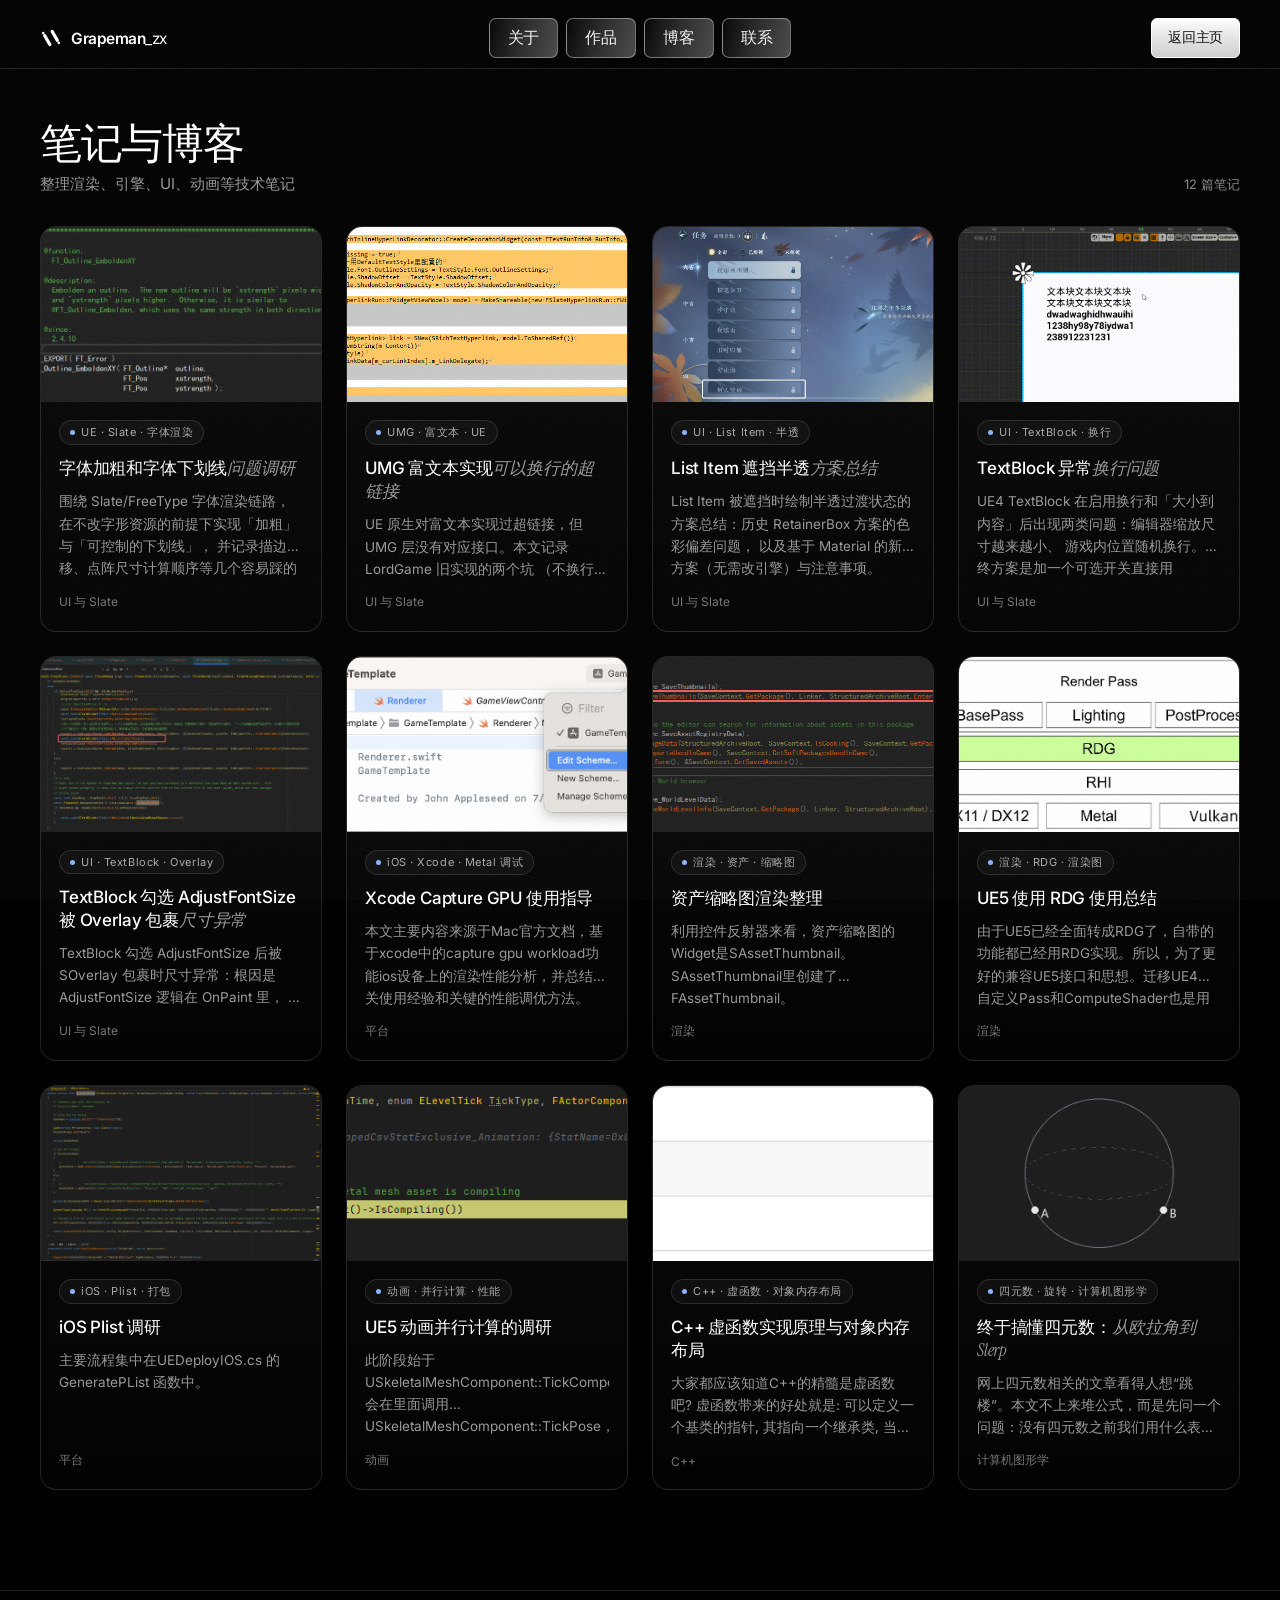
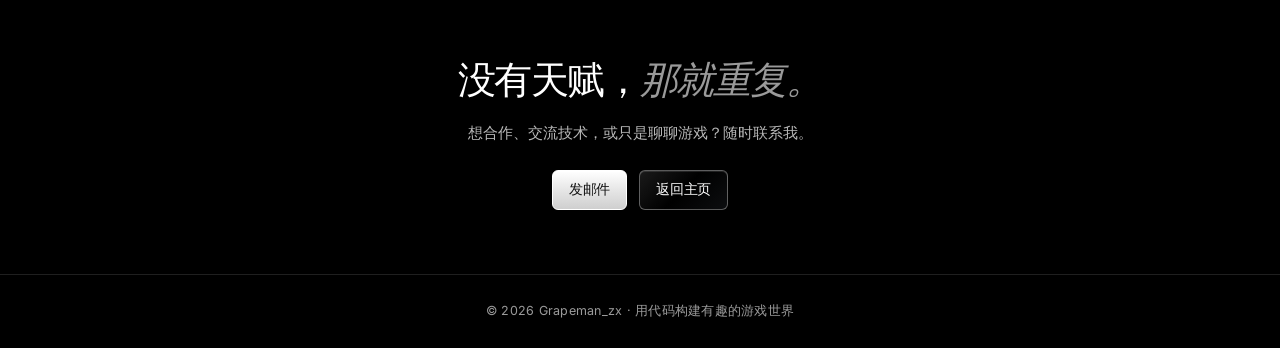
==== commit 6b08fe6c: "add cover thumbnail for quaternion article - blog.html: 四元数笔记指定 data-thumb=sphere_ab.png 作为封面 - getC" ====
--- a/blog.html
+++ b/blog.html
@@ -2441,7 +2441,7 @@
 <span class="read">阅读全文</span>
 </div>
 </article>
-<article class="post-card reveal" data-cat="graphics" data-post="12">
+<article class="post-card reveal" data-cat="graphics" data-post="12" data-thumb="assets/quaternion-diagrams/sphere_ab.png">
 <span class="post-tag"><span class="dot"></span>四元数 · 旋转 · 计算机图形学</span>
 <h2 class="post-title">终于搞懂四元数：<em>从欧拉角到 Slerp</em></h2>
 <div class="post-meta">
@@ -2741,11 +2741,23 @@
           return m ? m[1] + "/" + m[2] + "/" + m[3] : "";
         }
 
+        var PLACEHOLDER_THUMB = "data:image/svg+xml;utf8," + encodeURIComponent(
+          '<svg xmlns="http://www.w3.org/2000/svg" width="400" height="240">' +
+          '<rect width="400" height="240" fill="#1e1e1e"/>' +
+          '<circle cx="200" cy="120" r="72" fill="none" stroke="#3a3a3a" stroke-width="2"/>' +
+          '<circle cx="168" cy="98" r="6" fill="#8ab4ff"/>' +
+          '<circle cx="232" cy="142" r="6" fill="#8ab4ff"/>' +
+          '<path d="M168 98 A 72 72 0 0 1 232 142" fill="none" stroke="#8ab4ff" stroke-width="2"/>' +
+          '<text x="200" y="216" fill="#6a6a6a" font-family="sans-serif" font-size="13" text-anchor="middle">暂无封面</text>' +
+          '</svg>'
+        );
         function getCardThumb(card) {
+          var explicit = card.getAttribute("data-thumb");
+          if (explicit) return explicit;
           var body = card.querySelector(".post-body");
-          if (!body) return "";
+          if (!body) return PLACEHOLDER_THUMB;
           var img = body.querySelector("img");
-          return img ? img.getAttribute("src") : "";
+          return img ? img.getAttribute("src") : PLACEHOLDER_THUMB;
         }
 
         function buildSidebar() {
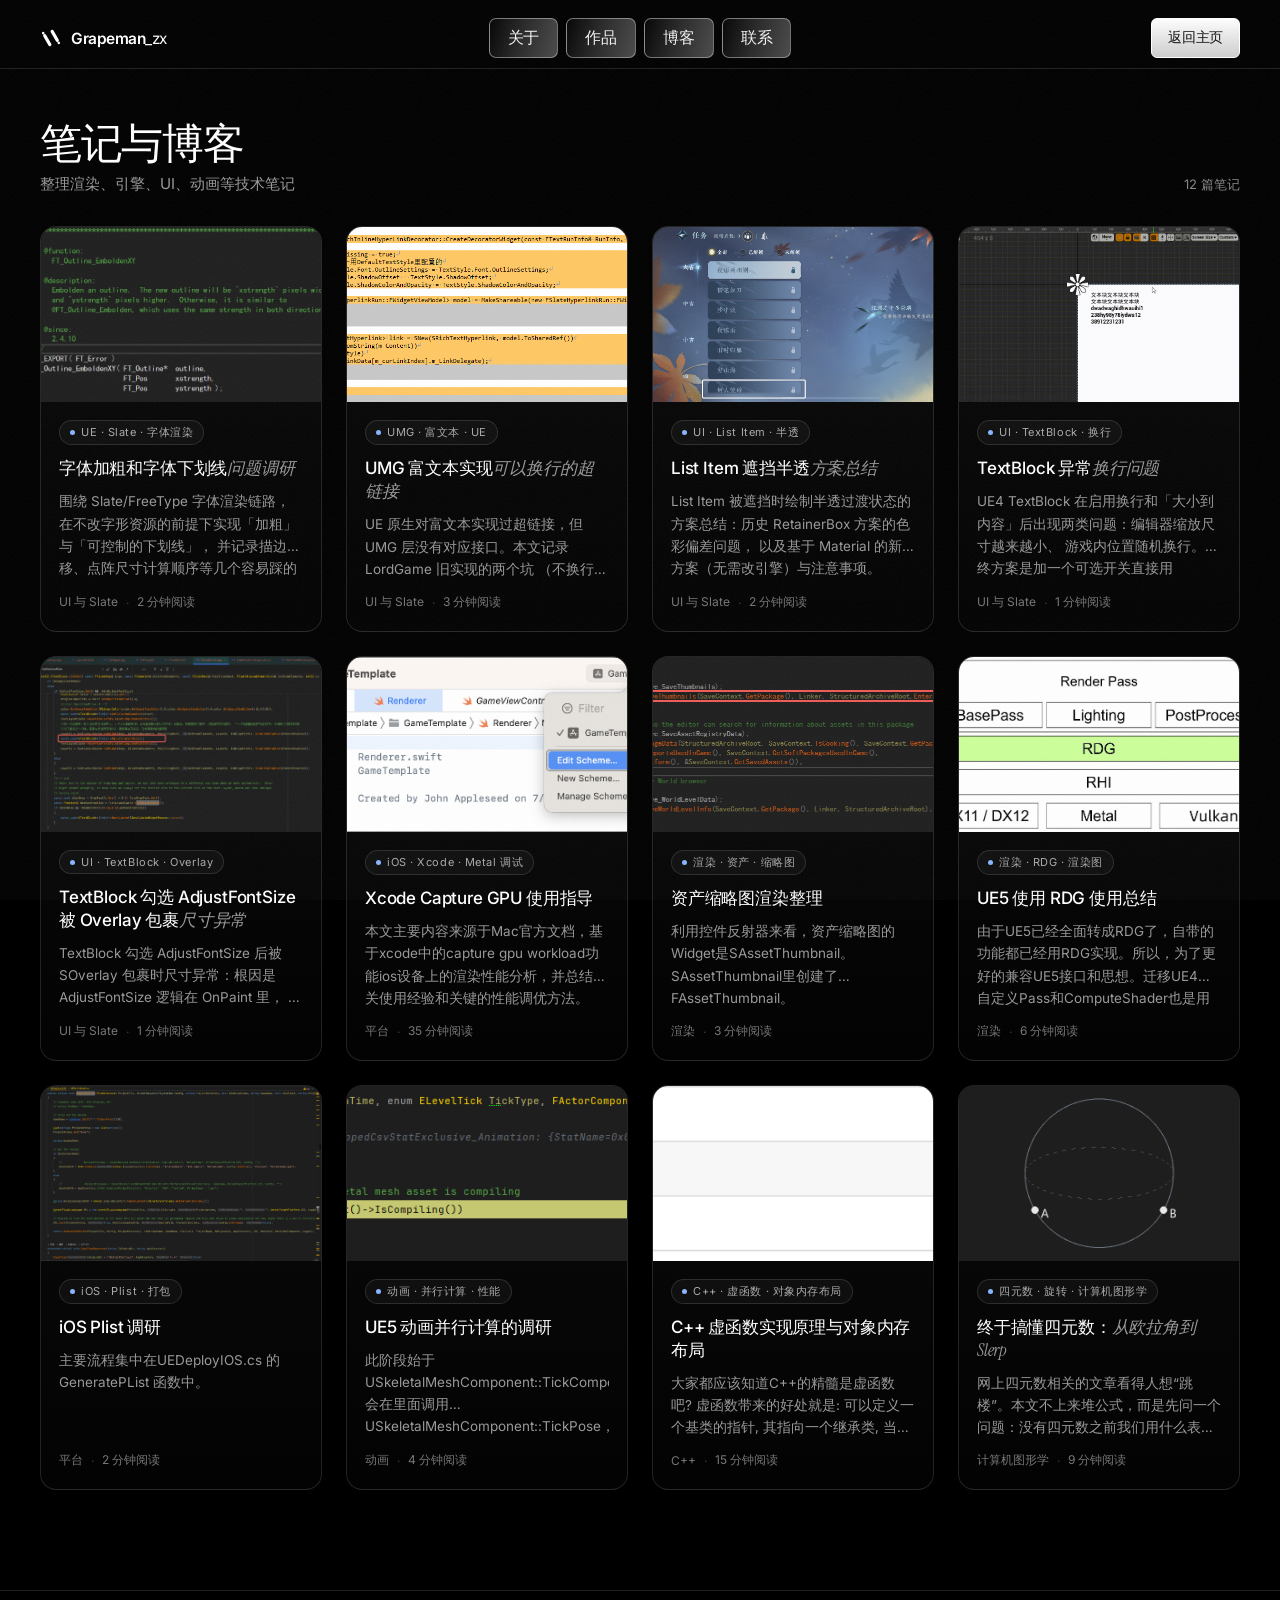
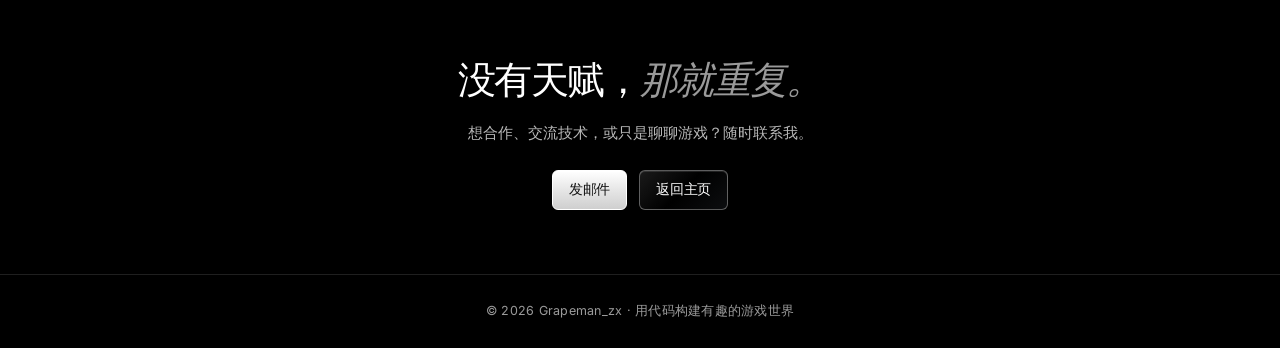
==== commit 9033396d: "add reading time label to blog cards - blog.html: 新增 getReadingTime(card) 函数，按中文字符 /350 字 + 英文单词 /25" ====
--- a/blog.html
+++ b/blog.html
@@ -2760,6 +2760,15 @@
           return img ? img.getAttribute("src") : PLACEHOLDER_THUMB;
         }
 
+        function getReadingTime(card) {
+          var body = card.querySelector(".post-body");
+          if (!body) return 0;
+          var text = body.textContent || "";
+          var cn = (text.match(/[\u4e00-\u9fa5]/g) || []).length;
+          var en = (text.match(/[a-zA-Z]+/g) || []).length;
+          return Math.max(1, Math.round(cn / 350 + en / 250));
+        }
+
         function buildSidebar() {
           if (!sidebarNav) return;
           sidebarNav.innerHTML = "";
@@ -2813,6 +2822,7 @@
             var date = formatDate(metaEl ? metaEl.textContent : "");
             var cat = card.getAttribute("data-cat") || "";
             var catLabel = catLabels[cat] || cat;
+            var readMin = getReadingTime(card);
 
             var article = document.createElement("article");
             article.className = "home-card";
@@ -2832,8 +2842,12 @@
             }
             html += '<div class="home-card-meta">';
             if (date) html += '<span>' + date + '</span>';
-            if (date && catLabel) html += '<span class="sep">·</span>';
+            if (date && (catLabel || readMin)) html += '<span class="sep">·</span>';
             if (catLabel) html += '<span>' + catLabel + '</span>';
+            if (readMin) {
+              if (catLabel) html += '<span class="sep">·</span>';
+              html += '<span>' + readMin + ' 分钟阅读</span>';
+            }
             html += '</div></div>';
 
             article.innerHTML = html;
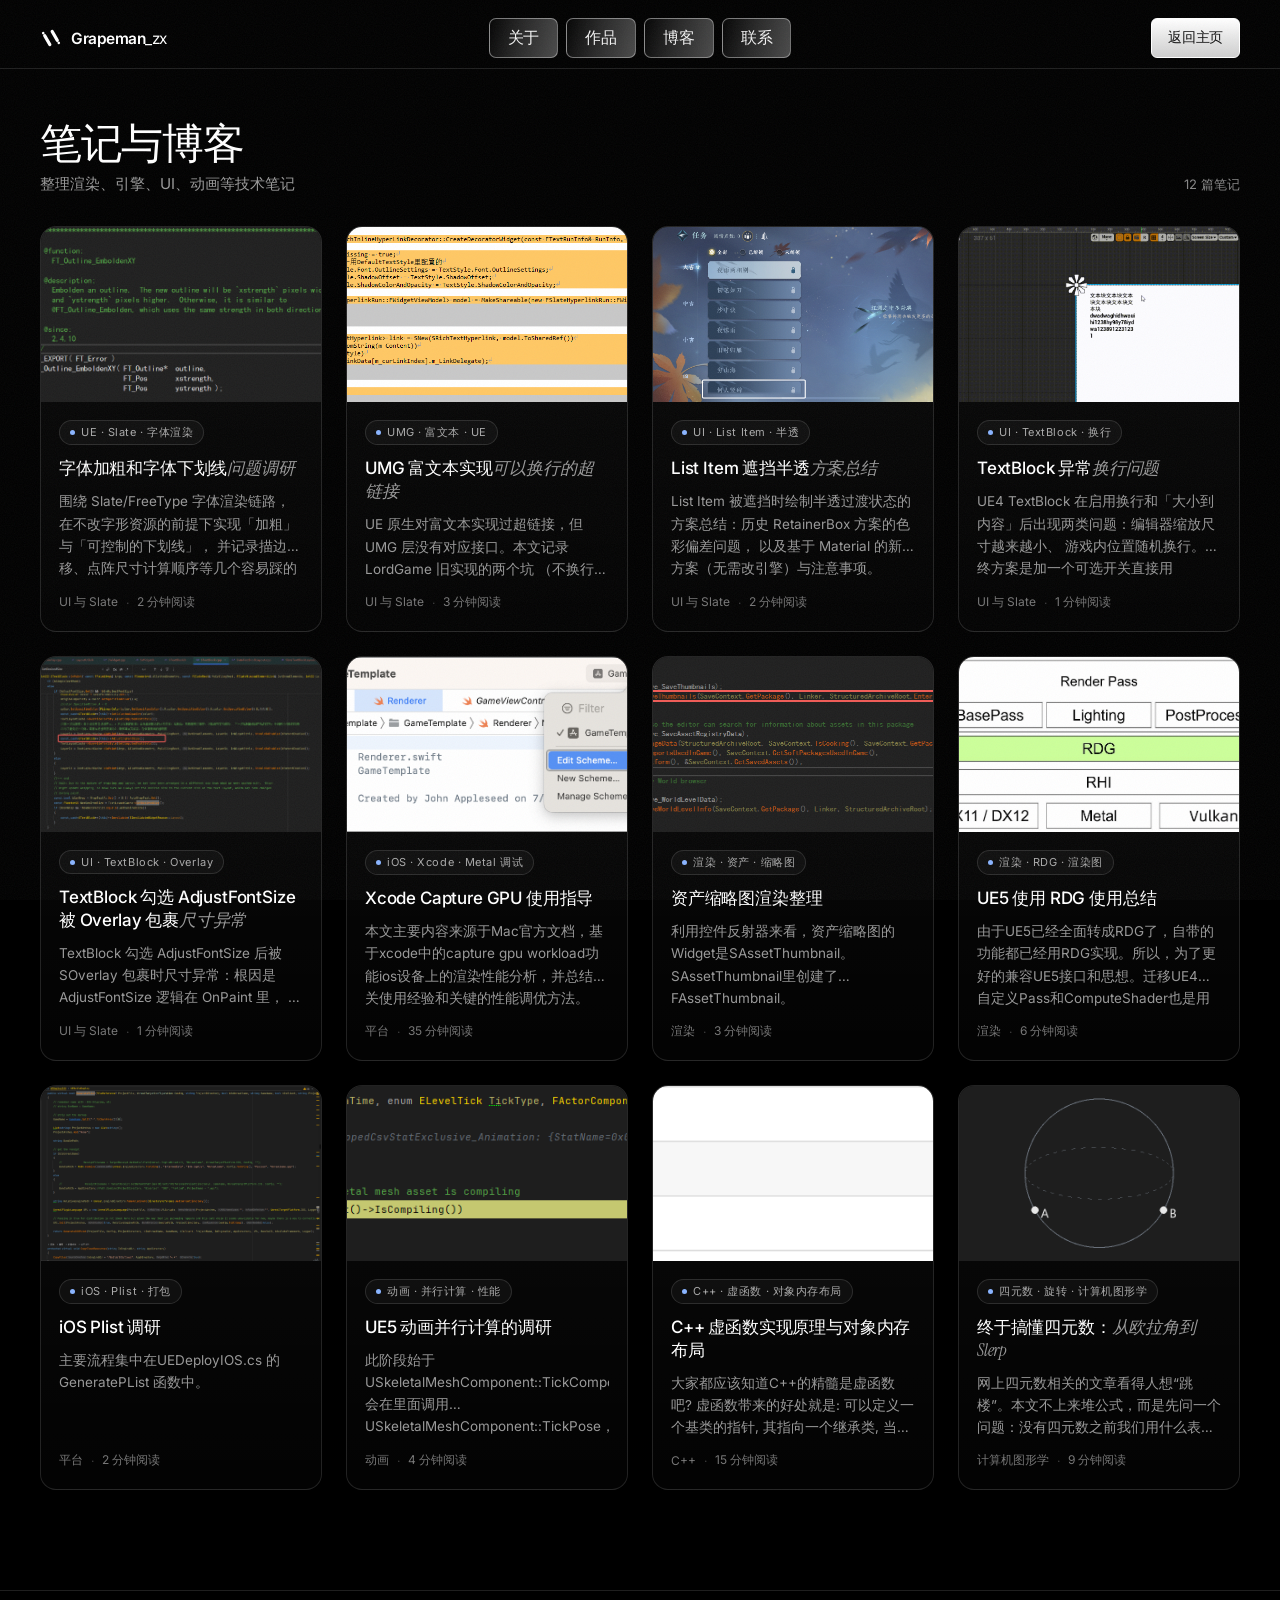
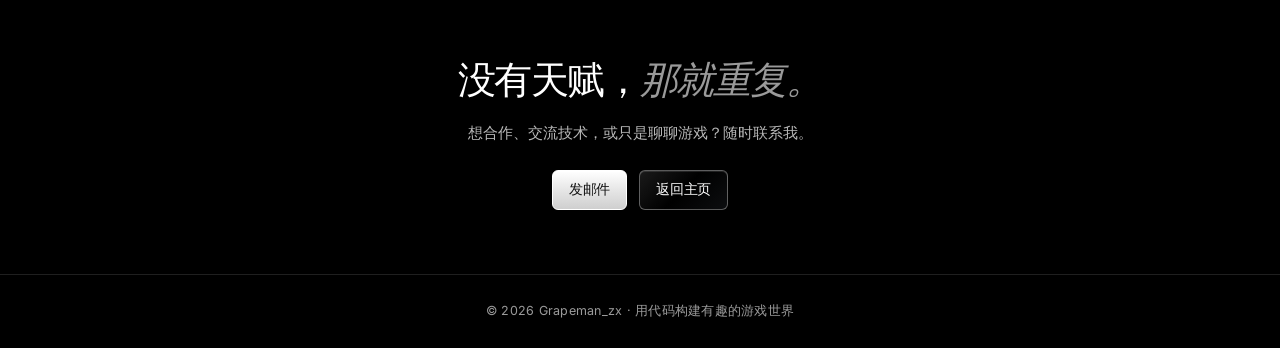
==== commit ec7ff6f2: "add Open Graph and Twitter Card meta tags - index.html / blog.html: 补 og:type / og:title / og:descri" ====
--- a/blog.html
+++ b/blog.html
@@ -6,6 +6,16 @@
 <meta content="width=device-width, initial-scale=1.0, viewport-fit=cover" name="viewport"/>
 <title>技术博客 — Grapeman_zx</title>
 <meta content="Grapeman_zx 的技术博客：UE / Slate / UMG 字体渲染、富文本与下划线等底层调研笔记。" name="description"/>
+    <meta property="og:type" content="website" />
+    <meta property="og:site_name" content="Grapeman_zx" />
+    <meta property="og:title" content="技术博客 — Grapeman_zx" />
+    <meta property="og:description" content="Grapeman_zx 的技术博客：UE / Slate / UMG 字体渲染、富文本与下划线等底层调研笔记。" />
+    <meta property="og:url" content="https://grapeman-zx.github.io/blog.html" />
+    <meta property="og:image" content="https://grapeman-zx.github.io/assets/star-avatar.png" />
+    <meta name="twitter:card" content="summary_large_image" />
+    <meta name="twitter:title" content="技术博客 — Grapeman_zx" />
+    <meta name="twitter:description" content="Grapeman_zx 的技术博客：UE / Slate / UMG 字体渲染、富文本与下划线等底层调研笔记。" />
+    <meta name="twitter:image" content="https://grapeman-zx.github.io/assets/star-avatar.png" />
 <link href="data:image/svg+xml,%3Csvg xmlns='http://www.w3.org/2000/svg' viewBox='0 0 24 24' fill='white'%3E%3Cg transform='rotate(-30 12 12)'%3E%3Ccircle cx='7.3' cy='3.2' r='1.45'/%3E%3Crect x='5.5' y='4.7' width='3.6' height='14.6' rx='1.8'/%3E%3Crect x='14.9' y='4.7' width='3.6' height='14.6' rx='1.8'/%3E%3Ccircle cx='16.7' cy='20.8' r='1.45'/%3E%3C/g%3E%3C/svg%3E" rel="icon"/>
 <link href="https://fonts.googleapis.com" rel="preconnect"/>
 <link crossorigin="" href="https://fonts.gstatic.com" rel="preconnect"/>
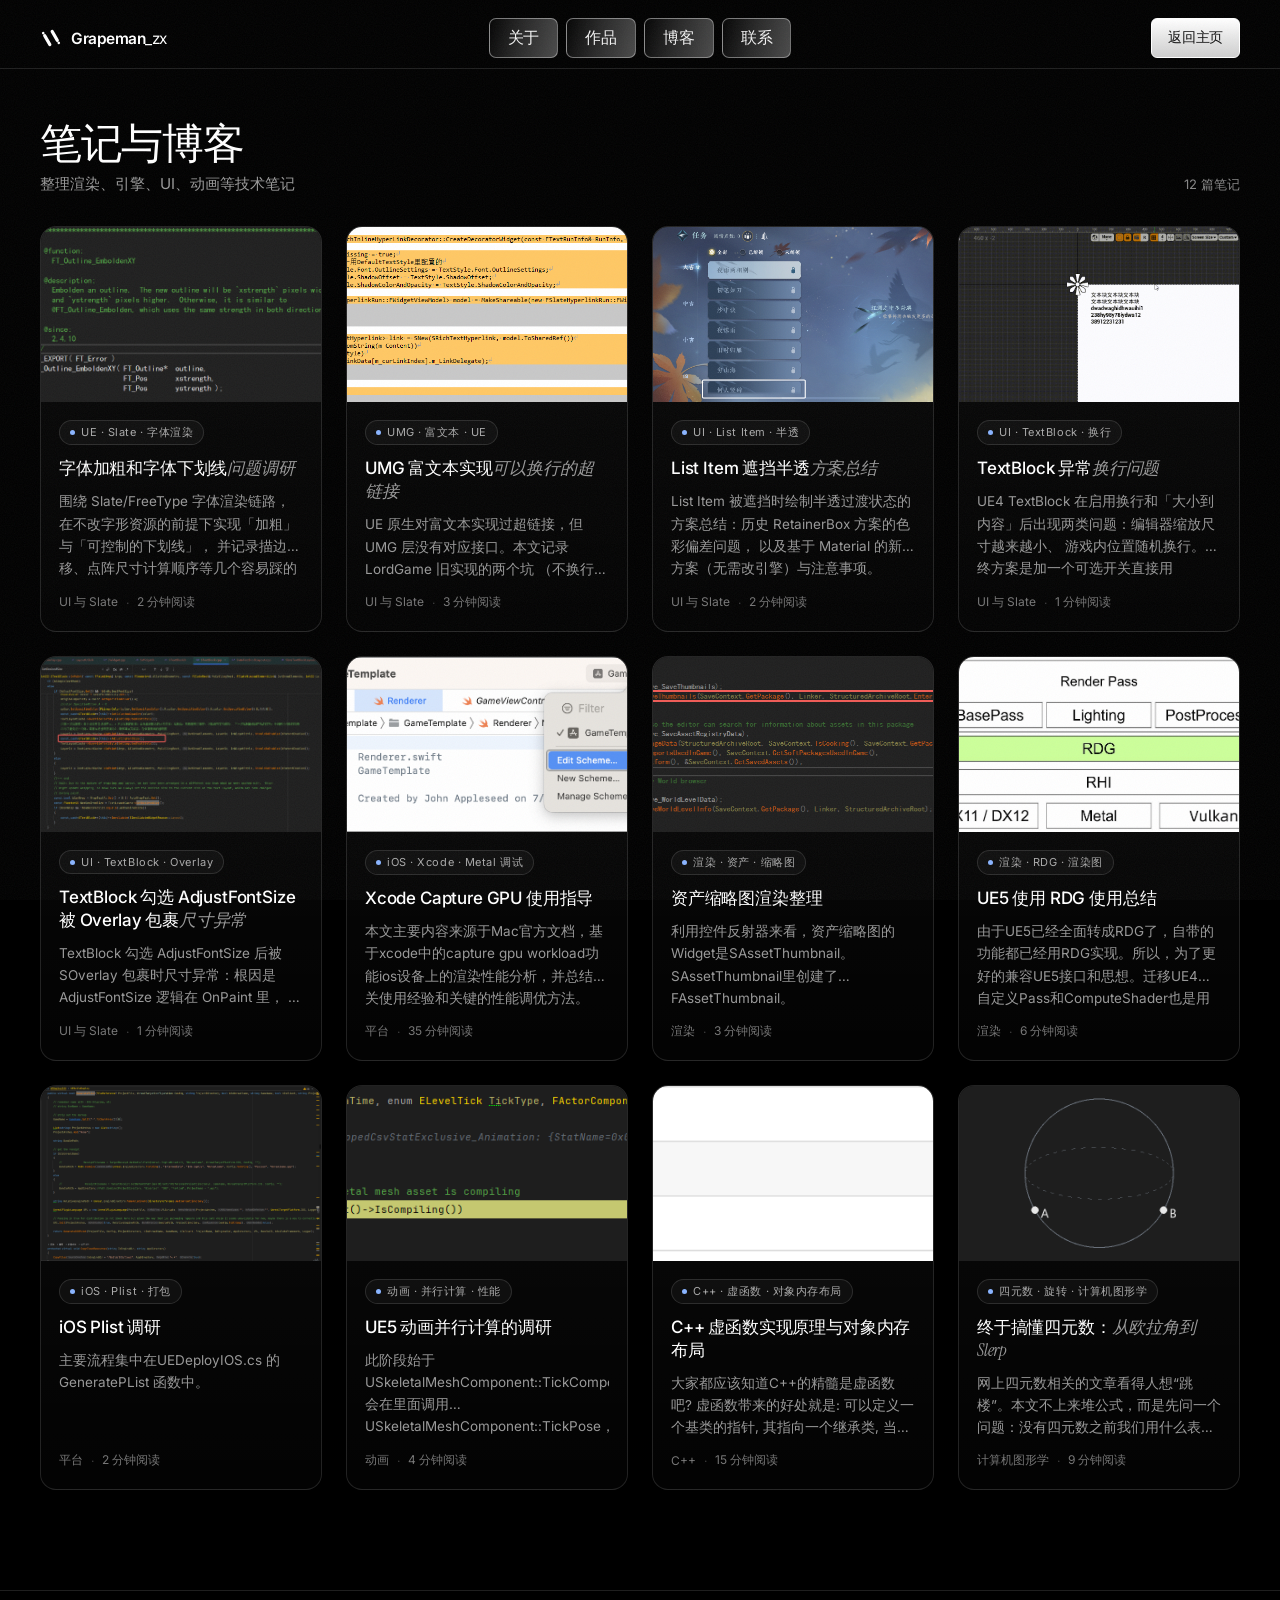
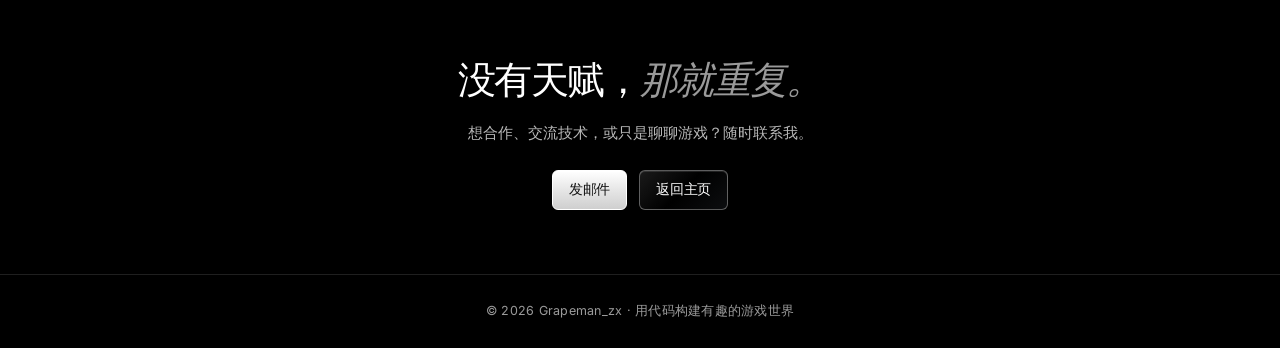
==== commit 4dfc4470: "replace blog OG image with optimized 1200x630 card - assets/og-blog.jpg: 新生成 34KB 的专用博客 OG 分享图（1200x" ====
--- a/blog.html
+++ b/blog.html
@@ -11,11 +11,11 @@
     <meta property="og:title" content="技术博客 — Grapeman_zx" />
     <meta property="og:description" content="Grapeman_zx 的技术博客：UE / Slate / UMG 字体渲染、富文本与下划线等底层调研笔记。" />
     <meta property="og:url" content="https://grapeman-zx.github.io/blog.html" />
-    <meta property="og:image" content="https://grapeman-zx.github.io/assets/star-avatar.png" />
+    <meta property="og:image" content="https://grapeman-zx.github.io/assets/og-blog.jpg" />
     <meta name="twitter:card" content="summary_large_image" />
     <meta name="twitter:title" content="技术博客 — Grapeman_zx" />
     <meta name="twitter:description" content="Grapeman_zx 的技术博客：UE / Slate / UMG 字体渲染、富文本与下划线等底层调研笔记。" />
-    <meta name="twitter:image" content="https://grapeman-zx.github.io/assets/star-avatar.png" />
+    <meta name="twitter:image" content="https://grapeman-zx.github.io/assets/og-blog.jpg" />
 <link href="data:image/svg+xml,%3Csvg xmlns='http://www.w3.org/2000/svg' viewBox='0 0 24 24' fill='white'%3E%3Cg transform='rotate(-30 12 12)'%3E%3Ccircle cx='7.3' cy='3.2' r='1.45'/%3E%3Crect x='5.5' y='4.7' width='3.6' height='14.6' rx='1.8'/%3E%3Crect x='14.9' y='4.7' width='3.6' height='14.6' rx='1.8'/%3E%3Ccircle cx='16.7' cy='20.8' r='1.45'/%3E%3C/g%3E%3C/svg%3E" rel="icon"/>
 <link href="https://fonts.googleapis.com" rel="preconnect"/>
 <link crossorigin="" href="https://fonts.gstatic.com" rel="preconnect"/>
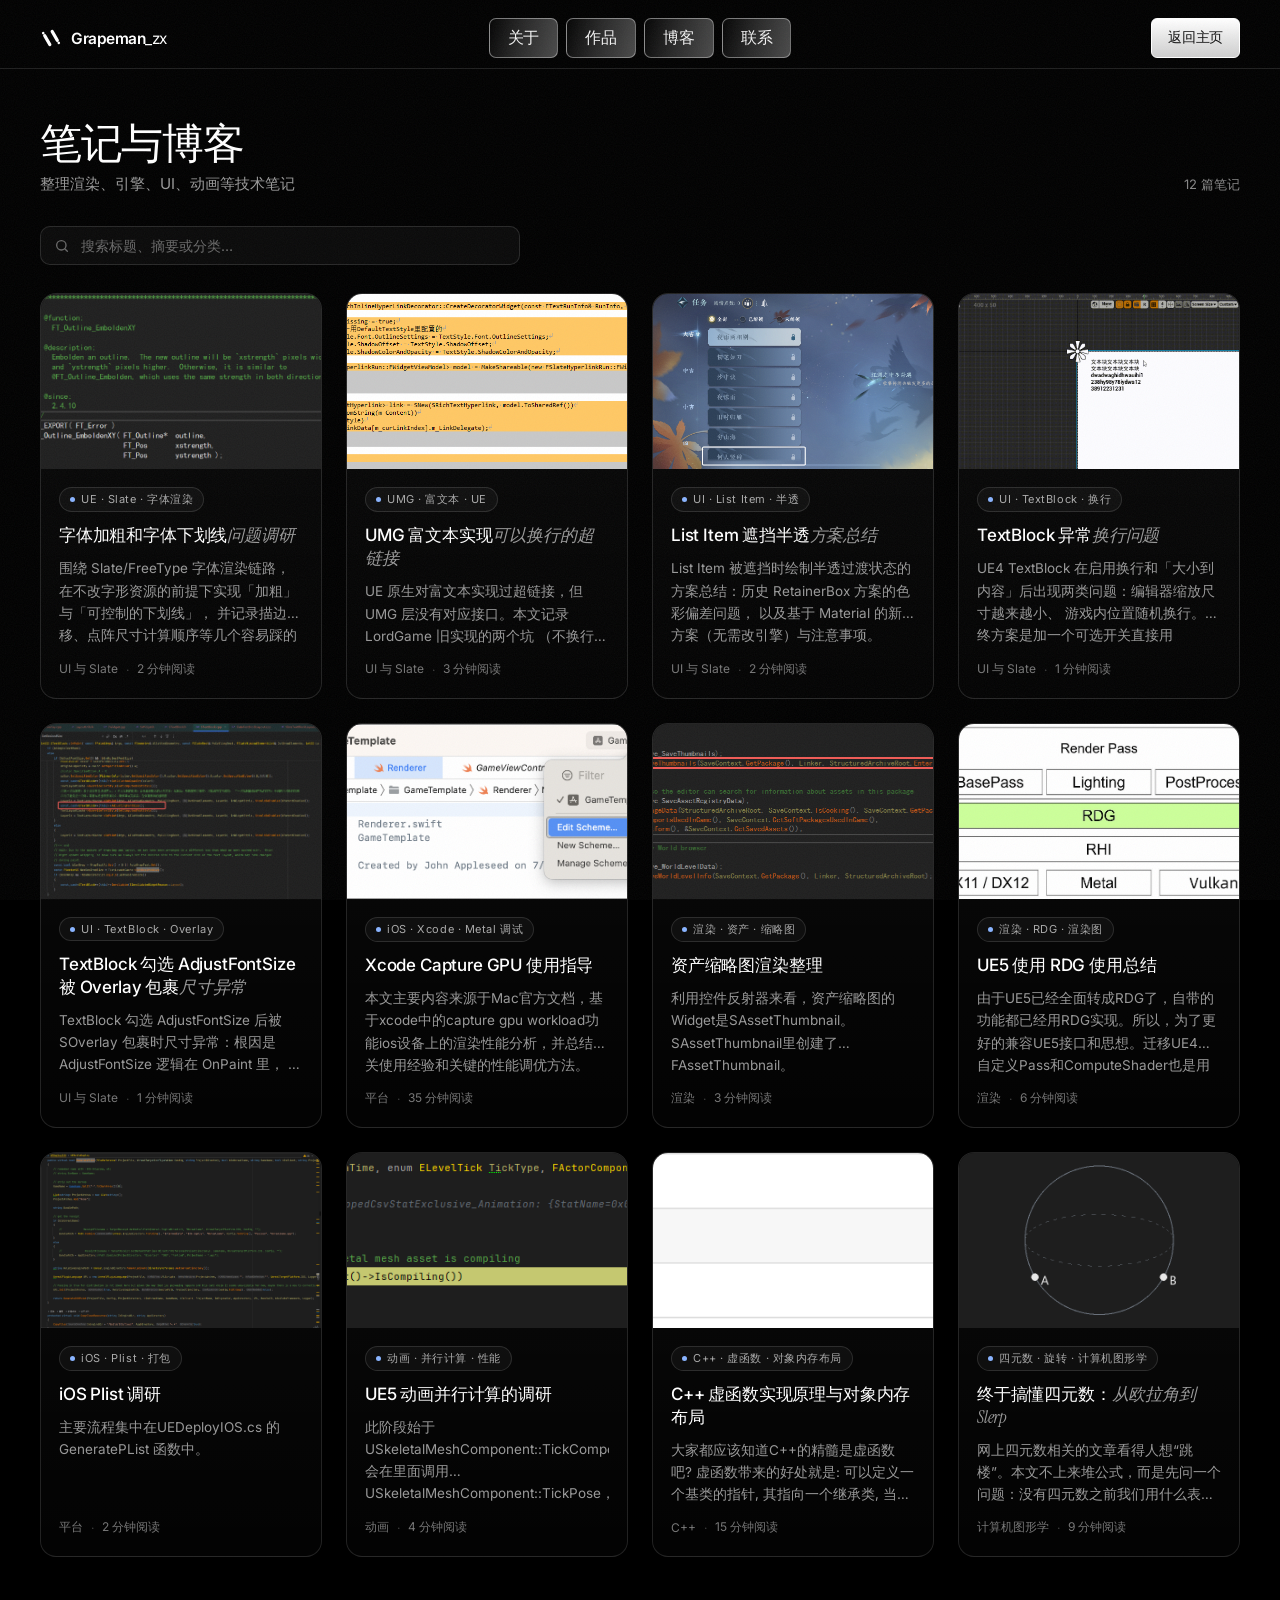
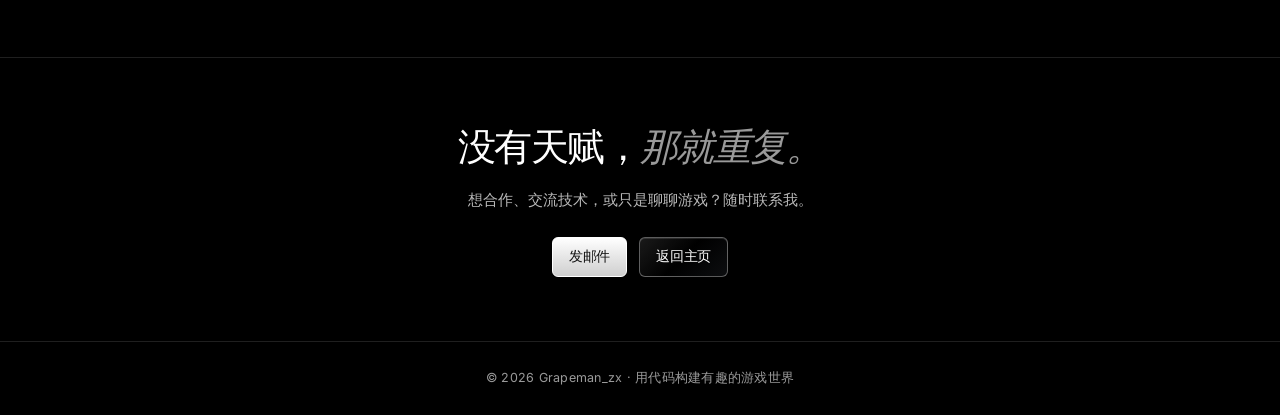
==== commit 755aac15: "add blog homepage live search - blog.html DOM: 在 home-header 下加 home-search 输入框（含放大镜 SVG） - CSS: .ho" ====
--- a/blog.html
+++ b/blog.html
@@ -589,6 +589,35 @@
       }
       .home-header p { color: #9a9a9a; font-size: 15px; margin-top: 8px; }
       .home-count { font-size: 13px; color: #888; white-space: nowrap; }
+
+      .home-search {
+        position: relative;
+        display: flex; align-items: center; gap: 10px;
+        margin-bottom: 28px;
+      }
+      .home-search svg {
+        position: absolute; left: 14px; width: 16px; height: 16px;
+        color: #6a6a6a; pointer-events: none;
+      }
+      .home-search input {
+        width: 100%; max-width: 480px; padding: 10px 14px 10px 40px;
+        background: rgba(255, 255, 255, 0.04); border: 1px solid var(--border-soft);
+        border-radius: 10px; color: #fff; font-size: 14px;
+        font-family: var(--sans-font);
+        transition: border-color 0.25s ease, background 0.25s ease;
+      }
+      .home-search input::placeholder { color: #6a6a6a; }
+      .home-search input:focus {
+        outline: none; border-color: rgba(138, 180, 255, 0.5);
+        background: rgba(255, 255, 255, 0.06);
+      }
+      .home-search input::-webkit-search-cancel-button {
+        -webkit-appearance: none; appearance: none;
+        height: 14px; width: 14px; background: #6a6a6a;
+        -webkit-mask: url("data:image/svg+xml;utf8,<svg xmlns='http://www.w3.org/2000/svg' viewBox='0 0 24 24'><path d='M6 6l12 12M18 6L6 18' stroke='black' stroke-width='2' stroke-linecap='round'/></svg>") center/contain no-repeat;
+                mask: url("data:image/svg+xml;utf8,<svg xmlns='http://www.w3.org/2000/svg' viewBox='0 0 24 24'><path d='M6 6l12 12M18 6L6 18' stroke='black' stroke-width='2' stroke-linecap='round'/></svg>") center/contain no-repeat;
+        cursor: pointer;
+      }
 
       .home-grid {
         display: grid;
@@ -2628,6 +2657,10 @@
 </div>
 <div class="home-count" id="homeCount"></div>
 </div>
+<div class="home-search">
+<svg viewBox="0 0 24 24" fill="none" stroke="currentColor" stroke-width="2" stroke-linecap="round" stroke-linejoin="round" aria-hidden="true"><circle cx="11" cy="11" r="7"/><path d="m20 20-3.5-3.5"/></svg>
+<input type="search" id="homeSearch" placeholder="搜索标题、摘要或分类…" autocomplete="off"/>
+</div>
 <div class="home-grid" id="homeGrid"></div>
 </section>
 
@@ -2864,6 +2897,36 @@
             article.addEventListener("click", function () { openReader(card.dataset.post); });
             homeGrid.appendChild(article);
           });
+
+          // 实时搜索/筛选：按标题 + 摘要 + 标签 + 分类名匹配
+          function filterHomeCards(q) {
+            q = (q || "").trim().toLowerCase();
+            var shown = 0;
+            var nodes = homeGrid.querySelectorAll(".home-card");
+            nodes.forEach(function (n) {
+              var id = n.dataset.post;
+              var card = cards.find(function (c) { return c.dataset.post === id; });
+              if (!card) return;
+              if (!q) { n.style.display = ""; shown++; return; }
+              var cat = card.getAttribute("data-cat") || "";
+              var hay = [
+                card.querySelector(".post-title") ? card.querySelector(".post-title").textContent : "",
+                card.querySelector(".post-excerpt") ? card.querySelector(".post-excerpt").textContent : "",
+                card.querySelector(".post-tag") ? card.querySelector(".post-tag").textContent : "",
+                catLabels[cat] || cat
+              ].join(" ").toLowerCase();
+              var show = hay.indexOf(q) !== -1;
+              n.style.display = show ? "" : "none";
+              if (show) shown++;
+            });
+            if (homeCount) {
+              homeCount.textContent = q ? ("匹配 " + shown + " / " + cards.length + " 篇") : (cards.length + " 篇笔记");
+            }
+          }
+          var homeSearch = document.getElementById("homeSearch");
+          if (homeSearch) {
+            homeSearch.addEventListener("input", function () { filterHomeCards(this.value); });
+          }
         }
 
         function openReader(id) {
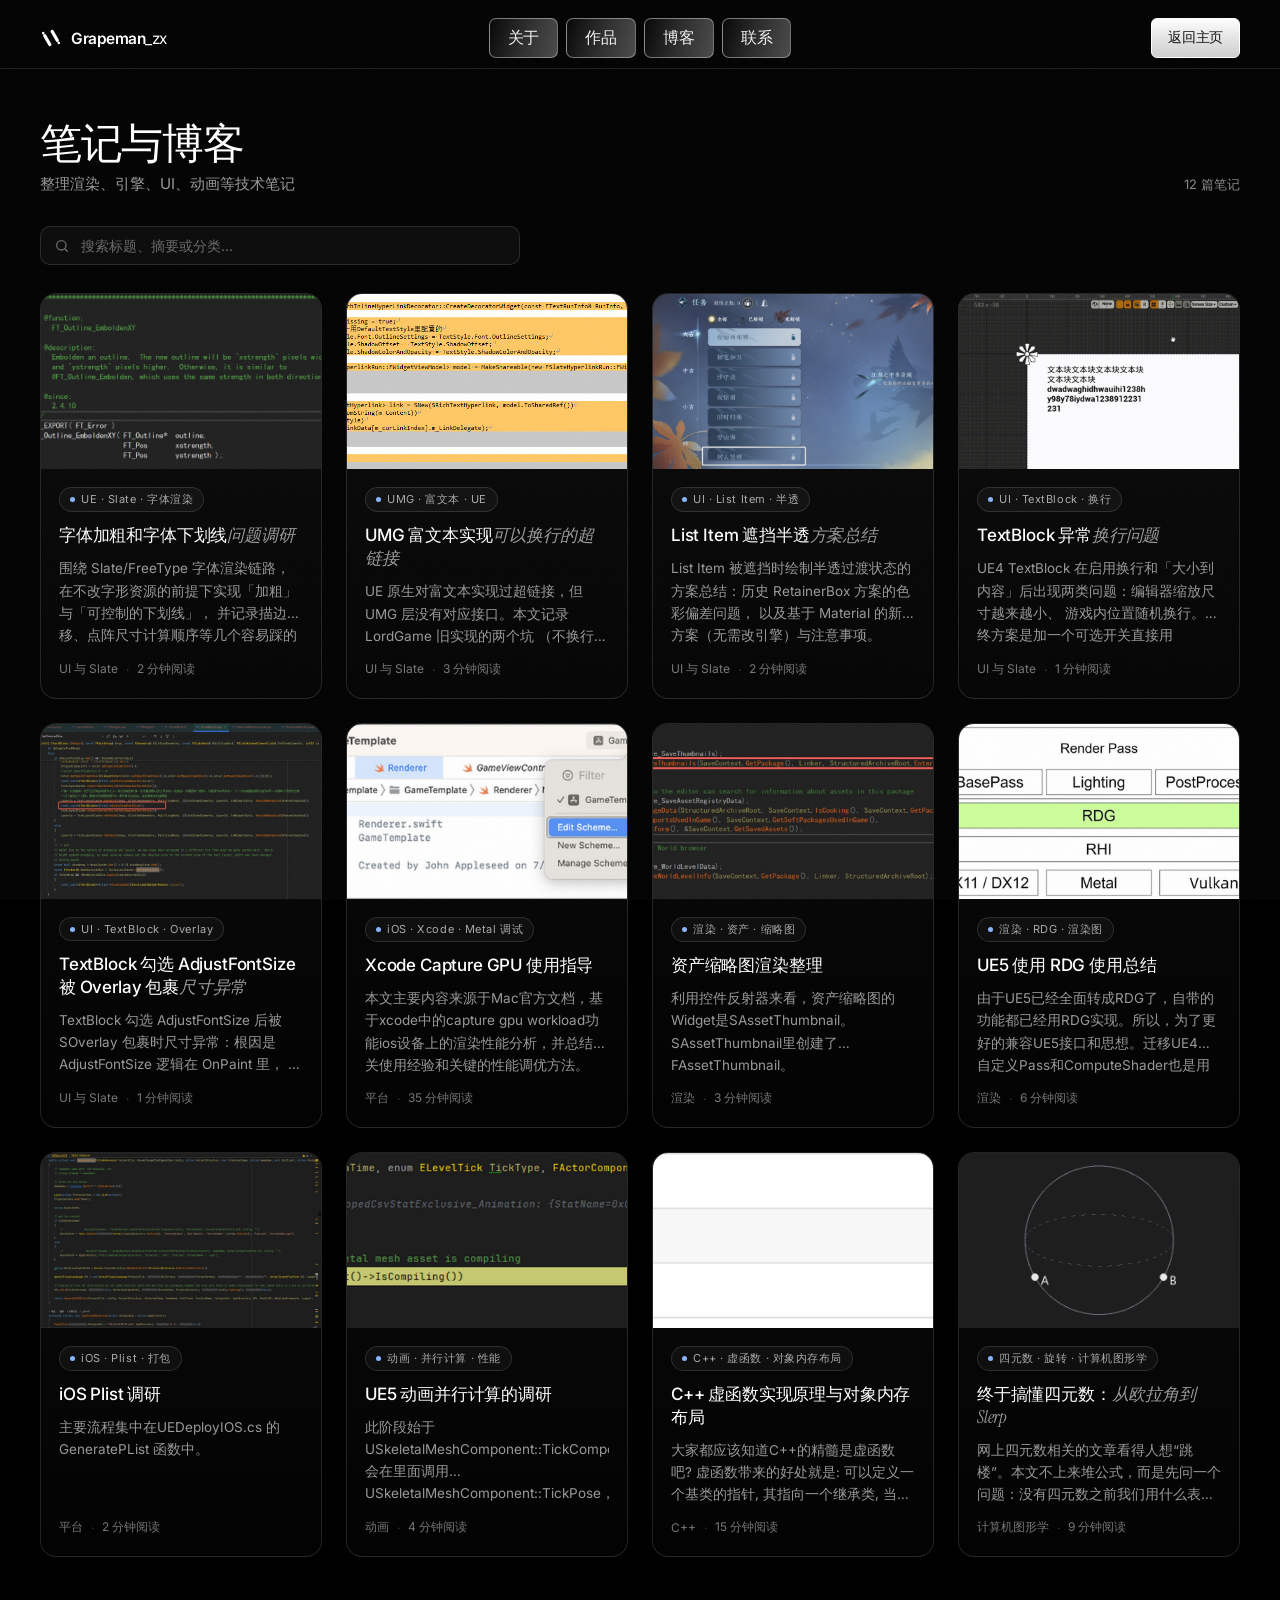
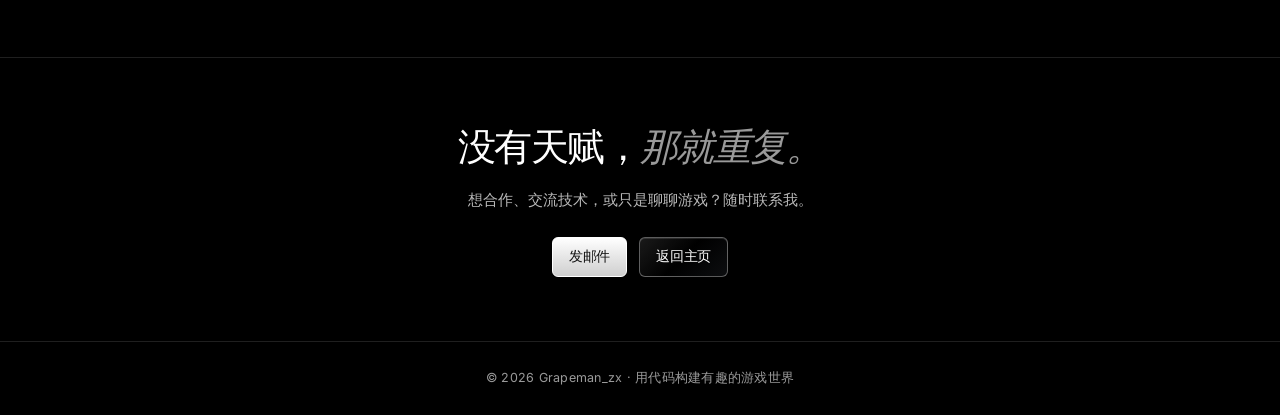
==== commit 4823e169: "perf: 首页缩略图瘦身 3.16MB -> 0.40MB，正文图补 width/height - blog.html   - 首页卡片新增 data-thumb，指向 800x500 的专用缩略图" ====
--- a/blog.html
+++ b/blog.html
@@ -740,7 +740,7 @@
               <code>FT_Outline_EmboldenXY</code> 接口。此接口可以加粗轮廓，基本效果和加粗一样。
             </p>
 <figure class="post-figure">
-<img alt="FT_Outline_EmboldenXY 加粗轮廓示意" loading="lazy" src="assets/blog/font_image1.png"/>
+<img alt="FT_Outline_EmboldenXY 加粗轮廓示意" loading="lazy" src="assets/blog/font_image1.png" width="690" height="390" decoding="async" />
 <figcaption>图：FreeType 的 FT_Outline_EmboldenXY 用来加粗字体轮廓。</figcaption>
 </figure>
 <p>
@@ -761,7 +761,7 @@
                   不然算字体点阵尺寸会漏掉加粗效果。
                 </div>
 <figure class="post-figure">
-<img alt="在 FT_Outline_Get_CBox 之前调用加粗接口" loading="lazy" src="assets/blog/font_image2.png"/>
+<img alt="在 FT_Outline_Get_CBox 之前调用加粗接口" loading="lazy" src="assets/blog/font_image2.png" width="759" height="378" decoding="async" />
 <figcaption>图：务必在 FT_Outline_Get_CBox 之前调用加粗接口。</figcaption>
 </figure>
 </li>
@@ -771,11 +771,11 @@
                 回到 <code>GetRenderDataInternal</code> 方法，这里的判断用来区分是不是描边，
                 所以接下来要去条件的 <code>ELSE</code> 分支里，加入 <code>FT_Outline_EmboldenXY</code>。
                 <figure class="post-figure">
-<img alt="GetRenderDataInternal 的 ELSE 分支加入加粗" loading="lazy" src="assets/blog/font_image3.png"/>
+<img alt="GetRenderDataInternal 的 ELSE 分支加入加粗" loading="lazy" src="assets/blog/font_image3.png" width="1310" height="163" decoding="async" />
 <figcaption>图：在 GetRenderDataInternal 的 ELSE 分支中调用加粗接口。</figcaption>
 </figure>
 <figure class="post-figure">
-<img alt="加粗后的点阵对比" loading="lazy" src="assets/blog/font_image4.png"/>
+<img alt="加粗后的点阵对比" loading="lazy" src="assets/blog/font_image4.png" width="985" height="185" decoding="async" />
 <figcaption>图：加粗前后的点阵效果对比。</figcaption>
 </figure>
 </li>
@@ -785,7 +785,7 @@
                 可能会发现字体描边和字体有一个偏移情况。所以，我们根据是否加粗把位置再偏移回去，
                 加入对应的偏移代码即可。
                 <figure class="post-figure">
-<img alt="1:1 缩放下描边偏移问题及修正" loading="lazy" src="assets/blog/font_image5.png"/>
+<img alt="1:1 缩放下描边偏移问题及修正" loading="lazy" src="assets/blog/font_image5.png" width="1270" height="451" decoding="async" />
 <figcaption>图：1:1 缩放下描边偏移问题及修正代码。</figcaption>
 </figure>
 </li>
@@ -797,14 +797,14 @@
               同时，在 <code>ISlateTextLineHighlighter::OnPaint</code> 中有 UnderLine 的绘制。
             </p>
 <figure class="post-figure">
-<img alt="SlateType.h 中定义的 UnderlineBrush" loading="lazy" src="assets/blog/font_image6.png"/>
+<img alt="SlateType.h 中定义的 UnderlineBrush" loading="lazy" src="assets/blog/font_image6.png" width="1168" height="100" decoding="async" />
 <figcaption>图：SlateType.h 中定义的 UnderlineBrush。</figcaption>
 </figure>
 <p>
               同时，在 <code>ISlateTextLineHighlighter::OnPaint</code> 中有 UnderLine 的绘制。
             </p>
 <figure class="post-figure">
-<img alt="ISlateTextLineHighlighter::OnPaint 中的 UnderLine 绘制" loading="lazy" src="assets/blog/font_image7.png"/>
+<img alt="ISlateTextLineHighlighter::OnPaint 中的 UnderLine 绘制" loading="lazy" src="assets/blog/font_image7.png" width="821" height="227" decoding="async" />
 <figcaption>图：ISlateTextLineHighlighter::OnPaint 中的 UnderLine 绘制逻辑。</figcaption>
 </figure>
 <h3>实现步骤</h3>
@@ -815,11 +815,11 @@
                 <code>Brush</code>，用来绘制 UnderLine。并且，实现将
                 <code>TextBlock</code> 传递给 <code>STextBlock</code>。
                 <figure class="post-figure">
-<img alt="TextBlock / STextBlock 中定义 UnderLine Brush" loading="lazy" src="assets/blog/font_image8.png"/>
+<img alt="TextBlock / STextBlock 中定义 UnderLine Brush" loading="lazy" src="assets/blog/font_image8.png" width="623" height="130" decoding="async" />
 <figcaption>图：在 TextBlock / STextBlock 中定义绘制下划线的 Brush。</figcaption>
 </figure>
 <figure class="post-figure">
-<img alt="将 TextBlock 的 UnderLine 参数传递给 STextBlock" loading="lazy" src="assets/blog/font_image9.png"/>
+<img alt="将 TextBlock 的 UnderLine 参数传递给 STextBlock" loading="lazy" src="assets/blog/font_image9.png" width="463" height="98" decoding="async" />
 <figcaption>图：将 TextBlock 的 UnderLine 参数传递给 STextBlock。</figcaption>
 </figure>
 </li>
@@ -828,7 +828,7 @@
                 在 <code>STextBlock</code> 中，获取 <code>TextStyle</code> 的时候，
                 传递一下 <code>UnderLine</code> 即可设置下划线。
                 <figure class="post-figure">
-<img alt="在 STextBlock 获取 TextStyle 时设置 UnderLine" loading="lazy" src="assets/blog/font_image10.png"/>
+<img alt="在 STextBlock 获取 TextStyle 时设置 UnderLine" loading="lazy" src="assets/blog/font_image10.png" width="767" height="723" decoding="async" />
 <figcaption>图：获取 TextStyle 时传递 UnderLine 以设置下划线。</figcaption>
 </figure>
 </li>
@@ -843,11 +843,11 @@
 <code>FontUnderLinePos</code> 用来控制下划线的位置【这个是自己定义的】。
             </p>
 <figure class="post-figure">
-<img alt="FontUnderLineWidth 控制下划线宽度" loading="lazy" src="assets/blog/font_image11.png"/>
+<img alt="FontUnderLineWidth 控制下划线宽度" loading="lazy" src="assets/blog/font_image11.png" width="919" height="293" decoding="async" />
 <figcaption>图：FontUnderLineWidth 控制下划线宽度。</figcaption>
 </figure>
 <figure class="post-figure">
-<img alt="FontUnderLinePos 控制下划线位置" loading="lazy" src="assets/blog/font_image12.png"/>
+<img alt="FontUnderLinePos 控制下划线位置" loading="lazy" src="assets/blog/font_image12.png" width="1685" height="196" decoding="async" />
 <figcaption>图：FontUnderLinePos 控制下划线位置。</figcaption>
 </figure>
 <p>然后，基本思路就是从 <code>TextBlock</code> 把值传递过来就行。</p>
@@ -883,7 +883,7 @@
               它是不会换行的。所以要想按照字符换行这种思路就不太行了。
             </p>
 <figure class="post-figure">
-<img alt="旧实现通过 CreateDecoratorWidget 创建 SRichTextHyperlink" loading="lazy" src="assets/blog/umg_image1.png"/>
+<img alt="旧实现通过 CreateDecoratorWidget 创建 SRichTextHyperlink" loading="lazy" src="assets/blog/umg_image1.png" width="926" height="345" decoding="async" />
 <figcaption>图：旧实现通过 CreateDecoratorWidget 创建 SRichTextHyperlink（本质是个 Button，不换行）。</figcaption>
 </figure>
 <h2><span class="sec-num">[3]</span> 第一个问题 — 下划线不显示</h2>
@@ -892,7 +892,7 @@
               <code>Decorator</code>，Decorator 创建就不会走到 <code>else</code> 里的设置下划线的方法。
             </p>
 <figure class="post-figure">
-<img alt="Decorator 创建导致走不到设置下划线的逻辑" loading="lazy" src="assets/blog/umg_image2.png"/>
+<img alt="Decorator 创建导致走不到设置下划线的逻辑" loading="lazy" src="assets/blog/umg_image2.png" width="898" height="392" decoding="async" />
 <figcaption>图：Decorator 创建后走不到设置下划线的逻辑分支。</figcaption>
 </figure>
 <h2><span class="sec-num">[4]</span> 第二个问题 — 无法换行</h2>
@@ -911,12 +911,12 @@
             </p>
 <p><code>FSlateWidgetRun::Measure</code></p>
 <figure class="post-figure">
-<img alt="FSlateWidgetRun::Measure 按 Widget 尺寸计算" loading="lazy" src="assets/blog/umg_image3.png"/>
+<img alt="FSlateWidgetRun::Measure 按 Widget 尺寸计算" loading="lazy" src="assets/blog/umg_image3.png" width="999" height="167" decoding="async" />
 <figcaption>图：FSlateWidgetRun::Measure 按 Widget 资源尺寸计算，无法按字符换行。</figcaption>
 </figure>
 <p><code>FSlateTextRun::Measure</code></p>
 <figure class="post-figure">
-<img alt="FSlateTextRun::Measure 文本 Run 的换行尺寸计算" loading="lazy" src="assets/blog/umg_image4.png"/>
+<img alt="FSlateTextRun::Measure 文本 Run 的换行尺寸计算" loading="lazy" src="assets/blog/umg_image4.png" width="1424" height="292" decoding="async" />
 <figcaption>图：FSlateTextRun::Measure 可以按字符计算文本换行尺寸。</figcaption>
 </figure>
 <h2><span class="sec-num">[5]</span> 解决办法</h2>
@@ -927,7 +927,7 @@
               <code>FSlateHyperlinkRun</code>，需要几个参数，最重要的就是点击事件参数。
             </p>
 <figure class="post-figure">
-<img alt="使用 FSlateHyperlinkRun 创建超链接 Slate 部分" loading="lazy" src="assets/blog/umg_image5.png"/>
+<img alt="使用 FSlateHyperlinkRun 创建超链接 Slate 部分" loading="lazy" src="assets/blog/umg_image5.png" width="945" height="154" decoding="async" />
 <figcaption>图：使用 FSlateHyperlinkRun 创建超链接的 Slate 部分。</figcaption>
 </figure>
 <p>
@@ -938,12 +938,12 @@
               <code>hello</code> 为一个 Run。
             </p>
 <figure class="post-figure">
-<img alt="富文本按标签拆分为多个 Run" loading="lazy" src="assets/blog/umg_image6.png"/>
+<img alt="富文本按标签拆分为多个 Run" loading="lazy" src="assets/blog/umg_image6.png" width="1291" height="541" decoding="async" />
 <figcaption>图：富文本按标签拆分为多个 Run。</figcaption>
 </figure>
 <p>这里的 Run 具体用哪一个，取决于 RichText 的 <code>Decorator</code>。</p>
 <figure class="post-figure">
-<img alt="RichText 的 Decorator 决定使用哪个 Run" loading="lazy" src="assets/blog/umg_image7.png"/>
+<img alt="RichText 的 Decorator 决定使用哪个 Run" loading="lazy" src="assets/blog/umg_image7.png" width="884" height="544" decoding="async" />
 <figcaption>图：RichText 的 Decorator 决定使用哪个 Run。</figcaption>
 </figure>
 <ul>
@@ -951,7 +951,7 @@
                 我们实现一个 <code>Decorator</code> 继承 <code>FHyperlinkDecorator</code>，
                 <code>FHyperlinkDecorator</code> 会帮我们创建一个 <code>FSlateHyperlinkRun</code>。
                 <figure class="post-figure">
-<img alt="实现继承 FHyperlinkDecorator 的 Decorator" loading="lazy" src="assets/blog/umg_image8.png"/>
+<img alt="实现继承 FHyperlinkDecorator 的 Decorator" loading="lazy" src="assets/blog/umg_image8.png" width="759" height="368" decoding="async" />
 <figcaption>图：实现继承 FHyperlinkDecorator 的 Decorator。</figcaption>
 </figure>
 </li>
@@ -959,7 +959,7 @@
 <code>FSlateHyperlinkRun</code> 里会根据目前的换行情况创建
                 <code>SRichTextHyperlink</code>，<code>SRichTextHyperlink</code> 是引擎实现的超链接样式。
                 <figure class="post-figure">
-<img alt="FSlateHyperlinkRun 按换行创建 SRichTextHyperlink" loading="lazy" src="assets/blog/umg_image9.png"/>
+<img alt="FSlateHyperlinkRun 按换行创建 SRichTextHyperlink" loading="lazy" src="assets/blog/umg_image9.png" width="1086" height="633" decoding="async" />
 <figcaption>图：FSlateHyperlinkRun 按当前换行情况创建 SRichTextHyperlink。</figcaption>
 </figure>
 </li>
@@ -972,11 +972,11 @@
                 同时，我们还要提供一个 <code>UObject</code> 的 <code>Decorator</code>，
                 用来监听点击事件和处理超链接的样式。
                 <figure class="post-figure">
-<img alt="提供 UObject Decorator 监听点击与样式" loading="lazy" src="assets/blog/umg_image10.png"/>
+<img alt="提供 UObject Decorator 监听点击与样式" loading="lazy" src="assets/blog/umg_image10.png" width="747" height="494" decoding="async" />
 <figcaption>图：提供 UObject Decorator 监听点击事件与样式。</figcaption>
 </figure>
 <figure class="post-figure">
-<img alt="超链接 Decorator 配置与样式" loading="lazy" src="assets/blog/umg_image11.png"/>
+<img alt="超链接 Decorator 配置与样式" loading="lazy" src="assets/blog/umg_image11.png" width="1439" height="793" decoding="async" />
 <figcaption>图：超链接 Decorator 的配置与样式设置。</figcaption>
 </figure>
 </li>
@@ -984,7 +984,7 @@
 <code>UHyperLinkRichTextBlockDecorator</code> 最终会配置到富文本控件的
                 <code>Decorators</code>。
                 <figure class="post-figure">
-<img alt="UHyperLinkRichTextBlockDecorator 配置到 Decorators" loading="lazy" src="assets/blog/umg_image12.png"/>
+<img alt="UHyperLinkRichTextBlockDecorator 配置到 Decorators" loading="lazy" src="assets/blog/umg_image12.png" width="764" height="399" decoding="async" />
 <figcaption>图：UHyperLinkRichTextBlockDecorator 配置到富文本控件的 Decorators。</figcaption>
 </figure>
 </li>
@@ -996,7 +996,7 @@
 <h2><span class="sec-num">[6]</span> 最终实现效果</h2>
 <p>超链接既能按字符正常换行，又保留了点击交互与下划线样式。</p>
 <figure class="post-figure">
-<img alt="最终实现效果动图" loading="lazy" src="assets/blog/umg_image13.gif"/>
+<img alt="最终实现效果动图" loading="lazy" src="assets/blog/umg_image13.gif" width="384" height="244" decoding="async" />
 <figcaption>图：最终实现效果（可换行的超链接，动图）。</figcaption>
 </figure>
 </div>
@@ -1006,7 +1006,7 @@
 </div>
 </article>
 <!-- POST 3 -->
-<article class="post-card reveal" data-cat="ui" data-post="3">
+<article class="post-card reveal" data-cat="ui" data-post="3" data-thumb="assets/thumbs/listitem_image1.jpg">
 <span class="post-tag"><span class="dot"></span>UI · List Item · 半透</span>
 <h2 class="post-title">List Item 遮挡半透<em>方案总结</em></h2>
 <div class="post-meta">
@@ -1023,20 +1023,20 @@
 <div class="post-body">
 <p>下面是文档的版本记录：</p>
 <figure class="post-figure">
-<img alt="版本记录表格" loading="lazy" src="assets/blog/listitem_image1.png"/>
+<img alt="版本记录表格" loading="lazy" src="assets/blog/listitem_image1.png" width="1161" height="663" decoding="async" />
 <figcaption>图：版本 / 时间 / 描述 记录（v0.1 2023.10.31 初始方案文档）。</figcaption>
 </figure>
 <h2><span class="sec-num">[1]</span> 需求情况</h2>
 <p>美术需要 List Item 或者使用其他滚动容器时，被遮挡的 Item 绘制一个半透过渡的状态，参考如下：</p>
 <figure class="post-figure">
-<img alt="需求参考效果" loading="lazy" src="assets/blog/listitem_image2.png"/>
+<img alt="需求参考效果" loading="lazy" src="assets/blog/listitem_image2.png" width="1344" height="896" decoding="async" />
 <figcaption>图：被遮挡 Item 的半透过渡参考效果。</figcaption>
 </figure>
 <h2><span class="sec-num">[2]</span> 历史方案情况（可以继续使用）</h2>
 <p>之前基于 RetainerBox 扩展过一版实现，但是问题如下：</p>
 <p>之前在使用 Retainer Box 的方案的问题在于，如果 Item 的底图是半透的就会发生色彩偏差。</p>
 <figure class="post-figure">
-<img alt="RetainerBox 半透色彩偏差" loading="lazy" src="assets/blog/listitem_image3.png"/>
+<img alt="RetainerBox 半透色彩偏差" loading="lazy" src="assets/blog/listitem_image3.png" width="529" height="251" decoding="async" />
 <figcaption>图：RetainerBox 方案下半透底图出现色彩偏差。</figcaption>
 </figure>
 <p>
@@ -1044,11 +1044,11 @@
               需要使用 Alpha…（如下）。
             </p>
 <figure class="post-figure">
-<img alt="AdvanceMaterial Blend 设置" loading="lazy" src="assets/blog/listitem_image4.png"/>
+<img alt="AdvanceMaterial Blend 设置" loading="lazy" src="assets/blog/listitem_image4.png" width="518" height="256" decoding="async" />
 <figcaption>图：AdvanceMaterial 的 Blend 设置。</figcaption>
 </figure>
 <figure class="post-figure">
-<img alt="Material 设置" loading="lazy" src="assets/blog/listitem_image5.png"/>
+<img alt="Material 设置" loading="lazy" src="assets/blog/listitem_image5.png" width="2013" height="1159" decoding="async" />
 <figcaption>图：对应的 Material 设置。</figcaption>
 </figure>
 <p>
@@ -1072,7 +1072,7 @@
               </li>
 </ul>
 <figure class="post-figure">
-<img alt="复杂文本效果不支持示例" loading="lazy" src="assets/blog/listitem_image6.png"/>
+<img alt="复杂文本效果不支持示例" loading="lazy" src="assets/blog/listitem_image6.png" width="703" height="193" decoding="async" />
 <figcaption>图：不支持的复杂文本效果示例。</figcaption>
 </figure>
 <ul>
@@ -1083,7 +1083,7 @@
               </li>
 </ul>
 <figure class="post-figure">
-<img alt="ScrollBox 阴影模拟方案" loading="lazy" src="assets/blog/listitem_image7.png"/>
+<img alt="ScrollBox 阴影模拟方案" loading="lazy" src="assets/blog/listitem_image7.png" width="837" height="634" decoding="async" />
 <figcaption>图：用 ScrollBox 阴影效果模拟半透过渡。</figcaption>
 </figure>
 <p>相关测试和示例附件：原路径在 <code>Content\Test</code>（FadeItem.rar）。</p>
@@ -1094,7 +1094,7 @@
 </div>
 </article>
 <!-- POST 4 -->
-<article class="post-card reveal" data-cat="ui" data-post="4">
+<article class="post-card reveal" data-cat="ui" data-post="4" data-thumb="assets/thumbs/tbwrap_image1.jpg">
 <span class="post-tag"><span class="dot"></span>UI · TextBlock · 换行</span>
 <h2 class="post-title">TextBlock 异常<em>换行问题</em></h2>
 <div class="post-meta">
@@ -1113,19 +1113,19 @@
 <h2><span class="sec-num">[1]</span> 在编辑器下</h2>
 <p>在 UMG 编辑器下不停的缩放 Zoom，就会发现 TextBlock 的尺寸越来越小。</p>
 <figure class="post-figure">
-<img alt="编辑器缩放尺寸越来越小" loading="lazy" src="assets/blog/tbwrap_image1.gif"/>
+<img alt="编辑器缩放尺寸越来越小" loading="lazy" src="assets/blog/tbwrap_image1.gif" width="940" height="522" decoding="async" />
 <figcaption>图：UMG 编辑器下不停缩放，TextBlock 尺寸越来越小（动图）。</figcaption>
 </figure>
 <h2><span class="sec-num">[2]</span> 游戏中</h2>
 <p>TextBlock 会在不正确的位置上换行，这个位置感觉像是随机的。</p>
 <p>我们简单的查了一下 Slate 层的代码，发现可能是这里的逻辑造成了换行不对的结果。</p>
 <figure class="post-figure">
-<img alt="Slate 层换行逻辑代码" loading="lazy" src="assets/blog/tbwrap_image2.jpeg"/>
+<img alt="Slate 层换行逻辑代码" loading="lazy" src="assets/blog/tbwrap_image2.jpeg" width="1025" height="260" decoding="async" />
 <figcaption>图：怀疑造成换行异常的 Slate 层代码逻辑。</figcaption>
 </figure>
 <p>同时，为了确保思路和消除隐患，请教了 Epic 官方的人员，得到了回复。</p>
 <figure class="post-figure">
-<img alt="Epic 官方回复" loading="lazy" src="assets/blog/tbwrap_image3.png"/>
+<img alt="Epic 官方回复" loading="lazy" src="assets/blog/tbwrap_image3.png" width="1073" height="170" decoding="async" />
 <figcaption>图：Epic 官方人员的回复。</figcaption>
 </figure>
 <h2><span class="sec-num">[3]</span> 最终解决方案</h2>
@@ -1134,7 +1134,7 @@
               直接利用 <code>WrappingWidth</code> 而不是求 <code>WrappingWidth</code> 和 <code>CacheSize</code>…（的较小值）。
             </p>
 <figure class="post-figure">
-<img alt="可选开关解决方案代码" loading="lazy" src="assets/blog/tbwrap_image4.png"/>
+<img alt="可选开关解决方案代码" loading="lazy" src="assets/blog/tbwrap_image4.png" width="1381" height="346" decoding="async" />
 <figcaption>图：加入可选开关，直接用 WrappingWidth 的方案代码。</figcaption>
 </figure>
 </div>
@@ -1144,7 +1144,7 @@
 </div>
 </article>
 <!-- POST 5 -->
-<article class="post-card reveal" data-cat="ui" data-post="5">
+<article class="post-card reveal" data-cat="ui" data-post="5" data-thumb="assets/thumbs/adjustfont_image1.jpg">
 <span class="post-tag"><span class="dot"></span>UI · TextBlock · Overlay</span>
 <h2 class="post-title">TextBlock 勾选 AdjustFontSize 被 Overlay 包裹<em>尺寸异常</em></h2>
 <div class="post-meta">
@@ -1164,7 +1164,7 @@
 <h2><span class="sec-num">[2]</span> 原因</h2>
 <p>TextBlock 之前的 AdjustFontSize 的逻辑在 <code>OnPaint</code> 里。</p>
 <figure class="post-figure">
-<img alt="AdjustFontSize 在 OnPaint 里" loading="lazy" src="assets/blog/adjustfont_image1.png"/>
+<img alt="AdjustFontSize 在 OnPaint 里" loading="lazy" src="assets/blog/adjustfont_image1.png" width="1269" height="745" decoding="async" />
 <figcaption>图：AdjustFontSize 的逻辑位于 OnPaint 内。</figcaption>
 </figure>
 <p>如果 <code>SOverlay</code> 包裹 TextBlock，那么会先走 <code>SOverlay</code> 的 <code>OnPaint</code> 方法。</p>
@@ -1173,12 +1173,12 @@
               这个时候是调不到 TextBlock 的…
             </p>
 <figure class="post-figure">
-<img alt="SOverlay ArrangeChildren" loading="lazy" src="assets/blog/adjustfont_image2.png"/>
+<img alt="SOverlay ArrangeChildren" loading="lazy" src="assets/blog/adjustfont_image2.png" width="1292" height="162" decoding="async" />
 <figcaption>图：SOverlay 先调用 ArrangeChildren 计算子控件布局大小。</figcaption>
 </figure>
 <p>这里会调用 <code>GetDesiredSize</code> 获取尺寸，这块就会有问题。</p>
 <figure class="post-figure">
-<img alt="GetDesiredSize 尺寸问题" loading="lazy" src="assets/blog/adjustfont_image3.png"/>
+<img alt="GetDesiredSize 尺寸问题" loading="lazy" src="assets/blog/adjustfont_image3.png" width="1191" height="623" decoding="async" />
 <figcaption>图：GetDesiredSize 处获取尺寸出现问题。</figcaption>
 </figure>
 <h2><span class="sec-num">[3]</span> 修改方法</h2>
@@ -1187,7 +1187,7 @@
               这样 SizeBox 用来…（固定/承接尺寸）。
             </p>
 <figure class="post-figure">
-<img alt="SizeBox 包裹 TextBlock 方案" loading="lazy" src="assets/blog/adjustfont_image4.png"/>
+<img alt="SizeBox 包裹 TextBlock 方案" loading="lazy" src="assets/blog/adjustfont_image4.png" width="1911" height="1026" decoding="async" />
 <figcaption>图：用 SizeBox 包裹 TextBlock 的修改方案。</figcaption>
 </figure>
 <p>修改以后效果正常（见修改后录屏）。</p>
@@ -1198,7 +1198,7 @@
 </div>
 </article>
 <!-- POST 6 -->
-<article class="post-card reveal" data-cat="platform" data-post="6">
+<article class="post-card reveal" data-cat="platform" data-post="6" data-thumb="assets/thumbs/xcode_image1.jpg">
 <span class="post-tag"><span class="dot"></span>iOS · Xcode · Metal 调试</span>
 <h2 class="post-title">Xcode Capture GPU 使用指导</h2>
 <div class="post-meta">
@@ -1228,13 +1228,13 @@
 <p>Xcode会在你的目标链接到Metal框架或使用Metal API的任何其他框架时，自动启用GPU帧捕获选项。如果你在协作项目中，有可能其他人已经禁用了GPU帧捕获。为确保它已启用，请按照以下步骤进行：</p>
 <p>在Xcode 工具栏, 从“Scheme”菜单中选择 Edit Scheme from.</p>
 <figure class="post-figure">
-<img alt="图 1：在Xcode 工具栏, 从“Scheme”菜单中选择 Edit Sc…" loading="lazy" src="assets/blog/xcode_image1.png"/>
+<img alt="图 1：在Xcode 工具栏, 从“Scheme”菜单中选择 Edit Sc…" loading="lazy" src="assets/blog/xcode_image1.png" width="920" height="193" decoding="async" />
 <figcaption>图 1：在Xcode 工具栏, 从“Scheme”菜单中选择 Edit Sc…</figcaption>
 </figure>
 <p>左侧选择 “Run ”，然后右侧点击“Options”.</p>
 <p>选择一个 GPU Frame Capture option 然后点击 Close.</p>
 <figure class="post-figure">
-<img alt="图 2：选择一个 GPU Frame Capture option 然后点击…" loading="lazy" src="assets/blog/xcode_image2.png"/>
+<img alt="图 2：选择一个 GPU Frame Capture option 然后点击…" loading="lazy" src="assets/blog/xcode_image2.png" width="920" height="429" decoding="async" />
 <figcaption>图 2：选择一个 GPU Frame Capture option 然后点击…</figcaption>
 </figure>
 <p>GPU帧捕获选项包括以下内容：</p>
@@ -1245,7 +1245,7 @@
 <p>当调试app的时候可以通过以下几步捕获GPU trace：</p>
 <p>点击调试条上面的Capture GPU Workload功能.</p>
 <figure class="post-figure">
-<img alt="图 3：点击调试条上面的Capture GPU Workload功能." loading="lazy" src="assets/blog/xcode_image3.png"/>
+<img alt="图 3：点击调试条上面的Capture GPU Workload功能." loading="lazy" src="assets/blog/xcode_image3.png" width="584" height="327" decoding="async" />
 <figcaption>图 3：点击调试条上面的Capture GPU Workload功能.</figcaption>
 </figure>
 <p>选择你要捕获的范围。这可以是帧（frame）、Metal层、命令队列、设备，或者你之前设置过的任何自定义范围。</p>
@@ -1254,7 +1254,7 @@
 <p>点击“捕获”按钮。Xcode会在触发范围时自动开始捕获GPU跟踪，并根据你选择的范围结束捕获。你也可以随时点击“完成”按钮手动停止捕获</p>
 <p>如下图，捕获后，会自动跳转到Summary，</p>
 <figure class="post-figure">
-<img alt="图 4：如下图，捕获后，会自动跳转到Summary，" loading="lazy" src="assets/blog/xcode_image4.png"/>
+<img alt="图 4：如下图，捕获后，会自动跳转到Summary，" loading="lazy" src="assets/blog/xcode_image4.png" width="2403" height="1211" decoding="async" />
 <figcaption>图 4：如下图，捕获后，会自动跳转到Summary，</figcaption>
 </figure>
 <h2><span class="sec-num">[3]</span> 通过Summary分析Mesh Workload</h2>
@@ -1262,47 +1262,47 @@
 <p>在捕获Metal Workload（参见Xcode中的捕获Metal工作负载）或回放GPU trace文件（参见回放GPU跟踪文件）后，Metal调试器将呈现Summary。摘要查看器在左侧包括你的应用程序中上一个呈现的可绘制对象的预览，在右侧有一些统计数据，并在底部列出了自动生成的建议，称为洞察（Insights）。</p>
 <p>在摘要查看器的左侧是调试导航器，它可以快速访问关于你的Metal工作负载的顶级信息。你可以探索捕获中的所有GPU命令，以及它使用的所有管道状态</p>
 <figure class="post-figure">
-<img alt="图 5：在摘要查看器的左侧是调试导航器，它可以快速访问关于你的Metal工作…" loading="lazy" src="assets/blog/xcode_image5.png"/>
+<img alt="图 5：在摘要查看器的左侧是调试导航器，它可以快速访问关于你的Metal工作…" loading="lazy" src="assets/blog/xcode_image5.png" width="920" height="589" decoding="async" />
 <figcaption>图 5：在摘要查看器的左侧是调试导航器，它可以快速访问关于你的Metal工作…</figcaption>
 </figure>
 <h3>查看Metal Workload的统计信息</h3>
 <p>Metal调试器会自动计算多项统计数据并将其显示在摘要查看器的右侧。</p>
 <p>概览部分包括Command Buffer、Render Encoders，Blit Encoders， Compute Encoders， DrawCallsDispatch Calls数量。编码命令需要CPU时间，而执行命令则需要GPU时间。如果你的应用程序创建了过多的命令缓冲区或命令编码器，开始对性能产生显著影响，考虑减少工作负载。你可以点击“ShowDependencies”按钮打开依赖性查看器，了解命令编码器之间的连接方式。</p>
 <figure class="post-figure">
-<img alt="图 6：概览部分包括Command Buffer、Render Encode…" loading="lazy" src="assets/blog/xcode_image6.png"/>
+<img alt="图 6：概览部分包括Command Buffer、Render Encode…" loading="lazy" src="assets/blog/xcode_image6.png" width="920" height="372" decoding="async" />
 <figcaption>图 6：概览部分包括Command Buffer、Render Encode…</figcaption>
 </figure>
 <p>Performance部分包括总GPU时间和顶点数量。如果你的工作负载具有较高的GPU时间。你还可以点击“显示性能”按钮以显示性能时间轴，并发现你的Metal工作负载中哪些方面花费了最多的时间（参见使用可视时间轴分析Apple GPU性能）。</p>
 <figure class="post-figure">
-<img alt="图 7：Performance部分包括总GPU时间和顶点数量。如果你的工作负…" loading="lazy" src="assets/blog/xcode_image7.png"/>
+<img alt="图 7：Performance部分包括总GPU时间和顶点数量。如果你的工作负…" loading="lazy" src="assets/blog/xcode_image7.png" width="920" height="378" decoding="async" />
 <figcaption>图 7：Performance部分包括总GPU时间和顶点数量。如果你的工作负…</figcaption>
 </figure>
 <p>提示：</p>
 <p>如果你在Metal捕获弹出窗口（参见在Xcode中捕获Metal工作负载）中没有选择“重放后进行性能分析”复选框，或者在重放窗口（参见回放GPU跟踪文件）中没有选择“性能分析GPU跟踪”复选框，性能部分将不显示任何统计信息。要查看统计信息，请点击“性能分析”按钮并等待性能分析完成</p>
 <figure class="post-figure">
-<img alt="图 8：如果你在Metal捕获弹出窗口（参见在Xcode中捕获Metal工作…" loading="lazy" src="assets/blog/xcode_image8.png"/>
+<img alt="图 8：如果你在Metal捕获弹出窗口（参见在Xcode中捕获Metal工作…" loading="lazy" src="assets/blog/xcode_image8.png" width="382" height="90" decoding="async" />
 <figcaption>图 8：如果你在Metal捕获弹出窗口（参见在Xcode中捕获Metal工作…</figcaption>
 </figure>
 <p>内存部分包括对各种资源类型（如纹理和缓冲区）的GPU内存的简要概述。如果你的Metal工作负载使用了大量内存，请考虑优化内存使用。你还可以点击“显示内存”按钮打开内存查看器，并发现你的Metal工作负载中哪些方面使用了最多的内存。</p>
 <figure class="post-figure">
-<img alt="图 9：内存部分包括对各种资源类型（如纹理和缓冲区）的GPU内存的简要概述。…" loading="lazy" src="assets/blog/xcode_image9.png"/>
+<img alt="图 9：内存部分包括对各种资源类型（如纹理和缓冲区）的GPU内存的简要概述。…" loading="lazy" src="assets/blog/xcode_image9.png" width="920" height="370" decoding="async" />
 <figcaption>图 9：内存部分包括对各种资源类型（如纹理和缓冲区）的GPU内存的简要概述。…</figcaption>
 </figure>
 <h3>浏览 API 调用</h3>
 <p>默认情况下，Metal调试器在调试导航器中显示捕获的Metal命令的大纲，按照命令缓冲区、通道和调试组进行分组。此外，对于渲染通道，大纲还包括渲染附件缩略图图像的列表。</p>
 <figure class="post-figure">
-<img alt="图 10：默认情况下，Metal调试器在调试导航器中显示捕获的Metal命令的…" loading="lazy" src="assets/blog/xcode_image10.png"/>
+<img alt="图 10：默认情况下，Metal调试器在调试导航器中显示捕获的Metal命令的…" loading="lazy" src="assets/blog/xcode_image10.png" width="920" height="632" decoding="async" />
 <figcaption>图 10：默认情况下，Metal调试器在调试导航器中显示捕获的Metal命令的…</figcaption>
 </figure>
 <p>渲染通道通常会发出大量的绘制命令。你可以通过将指针移动到行上，快速定位感兴趣的绘制命令。Metal调试器在弹出窗口中显示了第一个attachment的预览。</p>
 <figure class="post-figure">
-<img alt="图 11：渲染通道通常会发出大量的绘制命令。你可以通过将指针移动到行上，快速定…" loading="lazy" src="assets/blog/xcode_image11.png"/>
+<img alt="图 11：渲染通道通常会发出大量的绘制命令。你可以通过将指针移动到行上，快速定…" loading="lazy" src="assets/blog/xcode_image11.png" width="556" height="252" decoding="async" />
 <figcaption>图 11：渲染通道通常会发出大量的绘制命令。你可以通过将指针移动到行上，快速定…</figcaption>
 </figure>
 <h3>浏览pipeline states</h3>
 <p>与查看Metal命令的层次结构不同，你可以从管道状态开始探索捕获的Metal工作负载。点击Outline弹出菜单，然后选择按照管道状态进行分组</p>
 <figure class="post-figure">
-<img alt="图 12：与查看Metal命令的层次结构不同，你可以从管道状态开始探索捕获的M…" loading="lazy" src="assets/blog/xcode_image12.png"/>
+<img alt="图 12：与查看Metal命令的层次结构不同，你可以从管道状态开始探索捕获的M…" loading="lazy" src="assets/blog/xcode_image12.png" width="920" height="486" decoding="async" />
 <figcaption>图 12：与查看Metal命令的层次结构不同，你可以从管道状态开始探索捕获的M…</figcaption>
 </figure>
 <p>Metal调试器显示了一系列管道状态（PipelineState）。展开一个管道状态可以看到它的着色器。进一步展开显示使用该管道状态的所有绘制命令和计算调度。</p>
@@ -1311,7 +1311,7 @@
 <p>Metal调试器会自动生成一些建议，称为Insights，并将它们包含在Summary查看器底部，以帮助你改进Metal工作负载。Insights信息包括以下类别：</p>
 <p>内存内存建议提供了减少工作负载使用的GPU内存量的建议。默认情况下，Xcode按照节省的内存量对建议进行排序，因此你可以首先关注潜在的最大收益。在以下示例中，设置错误的存储模式导致额外使用了10.2 MB的GPU内存。该应用程序的开发者可以通过遵循建议并切换到无内存模式来节省该内存</p>
 <figure class="post-figure">
-<img alt="图 13：内存内存建议提供了减少工作负载使用的GPU内存量的建议。默认情况下，…" loading="lazy" src="assets/blog/xcode_image13.png"/>
+<img alt="图 13：内存内存建议提供了减少工作负载使用的GPU内存量的建议。默认情况下，…" loading="lazy" src="assets/blog/xcode_image13.png" width="920" height="340" decoding="async" />
 <figcaption>图 13：内存内存建议提供了减少工作负载使用的GPU内存量的建议。默认情况下，…</figcaption>
 </figure>
 <p>带宽</p>
@@ -1321,12 +1321,12 @@
 <p>API Usage</p>
 <p>API使用建议提供了改进Metal API使用的建议。更少的API调用可以导致更少的CPU时间。在以下示例中，你可以看到每个绘制命令都会冗余地绑定顶点和片段缓冲区</p>
 <figure class="post-figure">
-<img alt="图 14：API使用建议提供了改进Metal API使用的建议。更少的API调…" loading="lazy" src="assets/blog/xcode_image14.png"/>
+<img alt="图 14：API使用建议提供了改进Metal API使用的建议。更少的API调…" loading="lazy" src="assets/blog/xcode_image14.png" width="920" height="174" decoding="async" />
 <figcaption>图 14：API使用建议提供了改进Metal API使用的建议。更少的API调…</figcaption>
 </figure>
 <p>点击调试导航器中命令旁边的Insights按钮，以查看详细的信息和可能改进命令的建议</p>
 <figure class="post-figure">
-<img alt="图 15：点击调试导航器中命令旁边的Insights按钮，以查看详细的信息和可…" loading="lazy" src="assets/blog/xcode_image15.png"/>
+<img alt="图 15：点击调试导航器中命令旁边的Insights按钮，以查看详细的信息和可…" loading="lazy" src="assets/blog/xcode_image15.png" width="920" height="332" decoding="async" />
 <figcaption>图 15：点击调试导航器中命令旁边的Insights按钮，以查看详细的信息和可…</figcaption>
 </figure>
 <h3>使用Filters控制范围</h3>
@@ -1339,23 +1339,23 @@
 <h2><span class="sec-num">[4]</span> 分析Resource和Pass的Dependency</h2>
 <p>The Dependencies viewer提供了GPU跟踪结构的图形表示，并允许你查看资源与访问它们的编码器之间的关系。它还突出显示你在编码器之间使用的手动同步，并通过显示帧中所有未使用的资源来指示任何不必要的工作</p>
 <figure class="post-figure">
-<img alt="图 16：The Dependencies viewer提供了GPU跟踪结构的…" loading="lazy" src="assets/blog/xcode_image16.png"/>
+<img alt="图 16：The Dependencies viewer提供了GPU跟踪结构的…" loading="lazy" src="assets/blog/xcode_image16.png" width="920" height="565" decoding="async" />
 <figcaption>图 16：The Dependencies viewer提供了GPU跟踪结构的…</figcaption>
 </figure>
 <h3>按照不同的的Detail等级查看Graph</h3>
 <p>在最高级别，依赖性查看器（Dependency Viewer）显示了帧的整体结构。在这个级别，你可以看到命令缓冲区内的命令编码器的图形。你还可以看到帧中的所有pass。每个pass包括其工作的缩略图预览，以及它消耗或产生的资源数量。在这个级别，你可以看到数据是否流动以及通道之间是否有同步</p>
 <figure class="post-figure">
-<img alt="图 17：在最高级别，依赖性查看器（Dependency Viewer）显示了…" loading="lazy" src="assets/blog/xcode_image17.png"/>
+<img alt="图 17：在最高级别，依赖性查看器（Dependency Viewer）显示了…" loading="lazy" src="assets/blog/xcode_image17.png" width="920" height="565" decoding="async" />
 <figcaption>图 17：在最高级别，依赖性查看器（Dependency Viewer）显示了…</figcaption>
 </figure>
 <p>当你放大到下一个级别时，依赖性查看器（Dependency Viewer）展开了每个通道的资源。此外，每个资源上下可以有指示消耗和产生操作的图标。对于渲染通道中的附件，图标指的是加载和存储操作。否则，它们指的是一般的资源读写操作。在这个级别，你还可以查看哪些资源引入了通道之间的数据流或同步</p>
 <figure class="post-figure">
-<img alt="图 18：当你放大到下一个级别时，依赖性查看器（Dependency View…" loading="lazy" src="assets/blog/xcode_image18.png"/>
+<img alt="图 18：当你放大到下一个级别时，依赖性查看器（Dependency View…" loading="lazy" src="assets/blog/xcode_image18.png" width="920" height="438" decoding="async" />
 <figcaption>图 18：当你放大到下一个级别时，依赖性查看器（Dependency View…</figcaption>
 </figure>
 <p>随着进一步放大，依赖性查看器（Dependency Viewer）显示了资源的更大缩略图和元数据</p>
 <figure class="post-figure">
-<img alt="图 19：随着进一步放大，依赖性查看器（Dependency Viewer）显…" loading="lazy" src="assets/blog/xcode_image19.png"/>
+<img alt="图 19：随着进一步放大，依赖性查看器（Dependency Viewer）显…" loading="lazy" src="assets/blog/xcode_image19.png" width="920" height="437" decoding="async" />
 <figcaption>图 19：随着进一步放大，依赖性查看器（Dependency Viewer）显…</figcaption>
 </figure>
 <h3>查看资源的消耗和产生</h3>
@@ -1372,7 +1372,7 @@
 <h3>Pin 和UnPin Resource堆</h3>
 <p>为了保持一个紧凑的图形，依赖性查看器尝试保持图上可见的一些有趣的资源，并将其余资源隐藏在每个通道下面的一堆中。点击这堆会打开一个资源的弹出窗口</p>
 <figure class="post-figure">
-<img alt="图 20：为了保持一个紧凑的图形，依赖性查看器尝试保持图上可见的一些有趣的资源…" loading="lazy" src="assets/blog/xcode_image20.png"/>
+<img alt="图 20：为了保持一个紧凑的图形，依赖性查看器尝试保持图上可见的一些有趣的资源…" loading="lazy" src="assets/blog/xcode_image20.png" width="920" height="494" decoding="async" />
 <figcaption>图 20：为了保持一个紧凑的图形，依赖性查看器尝试保持图上可见的一些有趣的资源…</figcaption>
 </figure>
 <p>可以点击右侧的Pin Resource 按钮，来Pin和Unpin</p>
@@ -1385,7 +1385,7 @@
 <h3>使用Insights改进Metal Workload</h3>
 <p>点击依赖性查看器右下角的Insights按钮，以打开一个包含建议的弹出窗口</p>
 <figure class="post-figure">
-<img alt="图 21：点击依赖性查看器右下角的Insights按钮，以打开一个包含建议的弹…" loading="lazy" src="assets/blog/xcode_image21.png"/>
+<img alt="图 21：点击依赖性查看器右下角的Insights按钮，以打开一个包含建议的弹…" loading="lazy" src="assets/blog/xcode_image21.png" width="786" height="443" decoding="async" />
 <figcaption>图 21：点击依赖性查看器右下角的Insights按钮，以打开一个包含建议的弹…</figcaption>
 </figure>
 <h3>使用Filters控制显示范围</h3>
@@ -1396,7 +1396,7 @@
 <h2><span class="sec-num">[5]</span> 分析内存使用</h2>
 <p>内存查看器提供了关于你的Metal应用程序内存使用的详细信息。内存查看器的顶部部分显示了内存按类别的细分，底部部分显示了资源的表格。在表格中，你可以查看资源的内存大小、配置和其他特征</p>
 <figure class="post-figure">
-<img alt="图 22：内存查看器提供了关于你的Metal应用程序内存使用的详细信息。内存查…" loading="lazy" src="assets/blog/xcode_image22.png"/>
+<img alt="图 22：内存查看器提供了关于你的Metal应用程序内存使用的详细信息。内存查…" loading="lazy" src="assets/blog/xcode_image22.png" width="920" height="479" decoding="async" />
 <figcaption>图 22：内存查看器提供了关于你的Metal应用程序内存使用的详细信息。内存查…</figcaption>
 </figure>
 <p>Metal应用程序创建许多资源，而这些资源占用大量内存。例如，为了使用基于物理的渲染器渲染一个动画角色，你可能需要缓冲区来保存顶点和动画数据，以及多个纹理来提供材质属性。当你将这些要求扩展到多个角色和更大的场景时，你的应用程序的内存占用显著增加。</p>
@@ -1413,13 +1413,13 @@
 <p>此类别跟踪在捕获的帧中命令是否访问了资源。检查此类别以查看未使用资源的大量总数，这可能表明你需要释放一些资源或将其标记为Volatile。</p>
 <p>每个条形图由代表其跟踪的最大资源的段组成。每个条形图的最后一个段显示其较小资源的汇总总数。将鼠标指针悬停在一个段上，以查看一个包含资源名称、大小和其他信息的弹出窗口。单击一个段以获取有关该特定资源的更多信息</p>
 <figure class="post-figure">
-<img alt="图 23：每个条形图由代表其跟踪的最大资源的段组成。每个条形图的最后一个段显示…" loading="lazy" src="assets/blog/xcode_image23.png"/>
+<img alt="图 23：每个条形图由代表其跟踪的最大资源的段组成。每个条形图的最后一个段显示…" loading="lazy" src="assets/blog/xcode_image23.png" width="920" height="330" decoding="async" />
 <figcaption>图 23：每个条形图由代表其跟踪的最大资源的段组成。每个条形图的最后一个段显示…</figcaption>
 </figure>
 <h3>查看Resource表</h3>
 <p>要改进应用程序如何创建和管理资源，你需要了解一些数据的作用，以便指导怎么使用。内存查看器提供了在捕获期间在你的Metal应用程序中存活的资源的信息</p>
 <figure class="post-figure">
-<img alt="图 24：要改进应用程序如何创建和管理资源，你需要了解一些数据的作用，以便指导…" loading="lazy" src="assets/blog/xcode_image24.png"/>
+<img alt="图 24：要改进应用程序如何创建和管理资源，你需要了解一些数据的作用，以便指导…" loading="lazy" src="assets/blog/xcode_image24.png" width="920" height="206" decoding="async" />
 <figcaption>图 24：要改进应用程序如何创建和管理资源，你需要了解一些数据的作用，以便指导…</figcaption>
 </figure>
 <p>资源表为所有资源类型提供以下信息</p>
@@ -1437,7 +1437,7 @@
 <h3>使用Insights改进Metal Workload</h3>
 <p>点击右下角的Insights按钮以打开一个包含资源建议的弹出窗口</p>
 <figure class="post-figure">
-<img alt="图 25：点击右下角的Insights按钮以打开一个包含资源建议的弹出窗口" loading="lazy" src="assets/blog/xcode_image25.png"/>
+<img alt="图 25：点击右下角的Insights按钮以打开一个包含资源建议的弹出窗口" loading="lazy" src="assets/blog/xcode_image25.png" width="474" height="249" decoding="async" />
 <figcaption>图 25：点击右下角的Insights按钮以打开一个包含资源建议的弹出窗口</figcaption>
 </figure>
 <h3>使用Filters控制显示范围</h3>
@@ -1457,35 +1457,35 @@
 <h3>搜集性能数据</h3>
 <p>启用“Profile after Replay ”选项后，Metal调试器会在重播工作负载后自动开始收集性能数据。或者，你可以点击摘要查看器上的“配置文件”按钮来收集性能数据。</p>
 <figure class="post-figure">
-<img alt="图 26：启用“Profile after Replay ”选项后，Metal…" loading="lazy" src="assets/blog/xcode_image26.png"/>
+<img alt="图 26：启用“Profile after Replay ”选项后，Metal…" loading="lazy" src="assets/blog/xcode_image26.png" width="920" height="519" decoding="async" />
 <figcaption>图 26：启用“Profile after Replay ”选项后，Metal…</figcaption>
 </figure>
 <p>在进行性能分析时，GPU的性能状态很重要，因为它影响系统执行工作负载的速度。影响性能状态的因素包括热量和系统设置。</p>
 <p>默认情况下，Metal调试器在捕获时以相同的GPU性能状态分析工作负载，因此性能通常与你在设备上观察到的类似。然而，你可以通过在调试栏中点击GPU Profiler按钮，在Metal调试器中制定特定的GPU性能状态来进行性能分析</p>
 <p>For more information on GPU performance state, see Discover Metal debugging, profiling, and asset creation tools.</p>
 <figure class="post-figure">
-<img alt="图 27：For more information on GPU perfor…" loading="lazy" src="assets/blog/xcode_image27.png"/>
+<img alt="图 27：For more information on GPU perfor…" loading="lazy" src="assets/blog/xcode_image27.png" width="920" height="565" decoding="async" />
 <figcaption>图 27：For more information on GPU perfor…</figcaption>
 </figure>
 <p>你可以通过在调试栏中点击GPU Profiler按钮来在不同的GPU执行模式之间切换，包括并发和串行。默认情况下，Metal调试器在并发模式下分析工作负载。这允许GPU重叠顶点、片元和计算任务，以便尽快完成。在串行模式下，Metal调试器强制每个通道只能在前一个通道完成后运行，这增加了每个通道的数据报告的精度，但不代表运行时性能</p>
 <h3>使用Performance Timeline发现性能瓶颈</h3>
 <p>Metal调试器中的性能时间轴（Performance timeline）可以帮助你在捕获的工作负载中找到昂贵的任务和性能瓶颈。通过在调试导航器中点击性能按钮来打开性能时间轴（Performance timeline）</p>
 <figure class="post-figure">
-<img alt="图 28：Metal调试器中的性能时间轴（Performance timeli…" loading="lazy" src="assets/blog/xcode_image28.png"/>
+<img alt="图 28：Metal调试器中的性能时间轴（Performance timeli…" loading="lazy" src="assets/blog/xcode_image28.png" width="920" height="565" decoding="async" />
 <figcaption>图 28：Metal调试器中的性能时间轴（Performance timeli…</figcaption>
 </figure>
 <p>窗口左侧的时间轴导航器列出了所有已分析的通道、管线状态和GPU命令及其着色器时间成本。顶部部分有 Vertex, Fragment, 和 Compute GPU轨道，显示了具有重叠运行的单个通道的开始时间和持续时间。在GPU轨道下方是合并的着色器轨道，它们结合了单个着色器的信息。你可以通过展开合并的着色器轨道以瀑布式的方式查看单个着色器的时间轴。底部部分有一个单独的计数器时间轴，其中包括GPU计数器，如占用率、限制器和带宽。这些计数器可以帮助你诊断性能瓶颈。你可以通过在不同的计数器选项卡之间切换来专注于计数器子集。有关更多信息，see Analyzing Apple GPU performance using a visual timeline.</p>
 <h3>获取Pass和Draw的详细性能指标</h3>
 <p>你可以在GPU跟踪中查看应用程序通道（pass）或命令（Commands）的性能计数器统计信息。通过点击性能Performance timeline上方的Counters 标签页来打开性能计数器。</p>
 <figure class="post-figure">
-<img alt="图 29：你可以在GPU跟踪中查看应用程序通道（pass）或命令（Comman…" loading="lazy" src="assets/blog/xcode_image29.png"/>
+<img alt="图 29：你可以在GPU跟踪中查看应用程序通道（pass）或命令（Comman…" loading="lazy" src="assets/blog/xcode_image29.png" width="920" height="565" decoding="async" />
 <figcaption>图 29：你可以在GPU跟踪中查看应用程序通道（pass）或命令（Comman…</figcaption>
 </figure>
 <p>Metal调试器通过在具有重叠运行的工作负载中采样着色器来得出着色器分析器时间。在Shader Bound的工作负载中，按照着色器分析器时间对表进行排序可以指示整体上最耗时的通道（pass）或绘图（Draw）。此外，Metal调试器从每个通道或命令中独立测量详细的计数器。你还可以在顶部栏中选择不同的计数器集，以获得更集中的视图 For more information, see Analyzing Apple GPU performance using counter statistics.</p>
 <h3>在Debug导航器中为Command使用Pipeline States分组</h3>
 <p>为了以不同的视角查看Metal命令，点击调试导航器中的outline弹出菜单，然后选择“按管线状态分组”以查看管线状态的列表</p>
 <figure class="post-figure">
-<img alt="图 30：为了以不同的视角查看Metal命令，点击调试导航器中的outline…" loading="lazy" src="assets/blog/xcode_image30.png"/>
+<img alt="图 30：为了以不同的视角查看Metal命令，点击调试导航器中的outline…" loading="lazy" src="assets/blog/xcode_image30.png" width="920" height="565" decoding="async" />
 <figcaption>图 30：为了以不同的视角查看Metal命令，点击调试导航器中的outline…</figcaption>
 </figure>
 <p>在进行性能分析时，调试导航器显示在具有重叠运行的工作负载中从每个管线状态的着色器中采样的样本百分比。在shader bound的工作负载中，这个排序的管线状态列表有助于识别最昂贵的管线状态。展开一个管线状态可以找到使用该状态的命令列表。</p>
@@ -1494,7 +1494,7 @@
 <h3>使用逐行的Shader Profiling数据进行shader优化</h3>
 <p>在打开着色器后，你可以查找该管线状态中着色器的时间分解情况</p>
 <figure class="post-figure">
-<img alt="图 31：在打开着色器后，你可以查找该管线状态中着色器的时间分解情况" loading="lazy" src="assets/blog/xcode_image31.png"/>
+<img alt="图 31：在打开着色器后，你可以查找该管线状态中着色器的时间分解情况" loading="lazy" src="assets/blog/xcode_image31.png" width="920" height="565" decoding="async" />
 <figcaption>图 31：在打开着色器后，你可以查找该管线状态中着色器的时间分解情况</figcaption>
 </figure>
 <p>左侧边栏允许你查看着色器源文件和性能分析调用树。通过调用树，你可以通过每个帧的权重找到性能热点。</p>
@@ -1613,7 +1613,7 @@
 </div>
 </article>
 <!-- POST 7 -->
-<article class="post-card reveal" data-cat="render" data-post="7">
+<article class="post-card reveal" data-cat="render" data-post="7" data-thumb="assets/thumbs/thumb_image1.jpg">
 <span class="post-tag"><span class="dot"></span>渲染 · 资产 · 缩略图</span>
 <h2 class="post-title">资产缩略图渲染整理</h2>
 <div class="post-meta">
@@ -1632,85 +1632,85 @@
 <h3>保存</h3>
 <p>缩略图的保存在保存Package的时候，代码在SavePackage2</p>
 <figure class="post-figure">
-<img alt="图 1：缩略图的保存在保存Package的时候，代码在SavePackage…" loading="lazy" src="assets/blog/thumb_image1.png"/>
+<img alt="图 1：缩略图的保存在保存Package的时候，代码在SavePackage…" loading="lazy" src="assets/blog/thumb_image1.png" width="1158" height="349" decoding="async" />
 <figcaption>图 1：缩略图的保存在保存Package的时候，代码在SavePackage…</figcaption>
 </figure>
 <p>然后回调用<code>FObjectThumbnail</code>::Serialize方法来实现保存</p>
 <figure class="post-figure">
-<img alt="图 2：然后回调用FObjectThumbnail::Serialize方法…" loading="lazy" src="assets/blog/thumb_image2.png"/>
+<img alt="图 2：然后回调用FObjectThumbnail::Serialize方法…" loading="lazy" src="assets/blog/thumb_image2.png" width="840" height="79" decoding="async" />
 <figcaption>图 2：然后回调用FObjectThumbnail::Serialize方法…</figcaption>
 </figure>
 <p>默认情况下，UE启用的JPEG压缩。保存图片的时候会存CompressedImageData。</p>
 <figure class="post-figure">
-<img alt="图 3：默认情况下，UE启用的JPEG压缩。保存图片的时候会存Compres…" loading="lazy" src="assets/blog/thumb_image3.png"/>
+<img alt="图 3：默认情况下，UE启用的JPEG压缩。保存图片的时候会存Compres…" loading="lazy" src="assets/blog/thumb_image3.png" width="793" height="765" decoding="async" />
 <figcaption>图 3：默认情况下，UE启用的JPEG压缩。保存图片的时候会存Compres…</figcaption>
 </figure>
 <h3>加载</h3>
 <h3>加载的入口是LoadThumbnail</h3>
 <figure class="post-figure">
-<img alt="图 4：加载的入口是LoadThumbnail" loading="lazy" src="assets/blog/thumb_image4.png"/>
+<img alt="图 4：加载的入口是LoadThumbnail" loading="lazy" src="assets/blog/thumb_image4.png" width="1165" height="727" decoding="async" />
 <figcaption>图 4：加载的入口是LoadThumbnail</figcaption>
 </figure>
 <p>在此之前还会根据资源状态处理，例如：如果还在编译Shadering得放到等待栈。每一帧检测，编译完成会弹出开始LoadThumbanil。</p>
 <figure class="post-figure">
-<img alt="图 5：在此之前还会根据资源状态处理，例如：如果还在编译Shadering得…" loading="lazy" src="assets/blog/thumb_image5.png"/>
+<img alt="图 5：在此之前还会根据资源状态处理，例如：如果还在编译Shadering得…" loading="lazy" src="assets/blog/thumb_image5.png" width="1259" height="612" decoding="async" />
 <figcaption>图 5：在此之前还会根据资源状态处理，例如：如果还在编译Shadering得…</figcaption>
 </figure>
 <figure class="post-figure">
-<img alt="图 6：在此之前还会根据资源状态处理，例如：如果还在编译Shadering得…" loading="lazy" src="assets/blog/thumb_image6.png"/>
+<img alt="图 6：在此之前还会根据资源状态处理，例如：如果还在编译Shadering得…" loading="lazy" src="assets/blog/thumb_image6.png" width="1270" height="499" decoding="async" />
 <figcaption>图 6：在此之前还会根据资源状态处理，例如：如果还在编译Shadering得…</figcaption>
 </figure>
 <p>还会根据缩略图渲染模式选择不同渲染方式，属性变化还是实时渲染。</p>
 <figure class="post-figure">
-<img alt="图 7：还会根据缩略图渲染模式选择不同渲染方式，属性变化还是实时渲染。" loading="lazy" src="assets/blog/thumb_image7.png"/>
+<img alt="图 7：还会根据缩略图渲染模式选择不同渲染方式，属性变化还是实时渲染。" loading="lazy" src="assets/blog/thumb_image7.png" width="918" height="626" decoding="async" />
 <figcaption>图 7：还会根据缩略图渲染模式选择不同渲染方式，属性变化还是实时渲染。</figcaption>
 </figure>
 <p>往下走，就会正式的开始处理Loading。</p>
 <figure class="post-figure">
-<img alt="图 8：往下走，就会正式的开始处理Loading。" loading="lazy" src="assets/blog/thumb_image8.png"/>
+<img alt="图 8：往下走，就会正式的开始处理Loading。" loading="lazy" src="assets/blog/thumb_image8.png" width="865" height="234" decoding="async" />
 <figcaption>图 8：往下走，就会正式的开始处理Loading。</figcaption>
 </figure>
 <p>LoadingThumbnail会分为两部分，一个是缓存是否有，没有就读包。</p>
 <figure class="post-figure">
-<img alt="图 9：LoadingThumbnail会分为两部分，一个是缓存是否有，没有…" loading="lazy" src="assets/blog/thumb_image9.png"/>
+<img alt="图 9：LoadingThumbnail会分为两部分，一个是缓存是否有，没有…" loading="lazy" src="assets/blog/thumb_image9.png" width="1075" height="299" decoding="async" />
 <figcaption>图 9：LoadingThumbnail会分为两部分，一个是缓存是否有，没有…</figcaption>
 </figure>
 <p>读包的内容和上面的save一样会，调用LoadedThumbnail.Serialize方法。</p>
 <figure class="post-figure">
-<img alt="图 10：读包的内容和上面的save一样会，调用LoadedThumbnail…" loading="lazy" src="assets/blog/thumb_image10.png"/>
+<img alt="图 10：读包的内容和上面的save一样会，调用LoadedThumbnail…" loading="lazy" src="assets/blog/thumb_image10.png" width="1138" height="530" decoding="async" />
 <figcaption>图 10：读包的内容和上面的save一样会，调用LoadedThumbnail…</figcaption>
 </figure>
 <p>读取完成就会推给RHI进行渲染</p>
 <figure class="post-figure">
-<img alt="图 11：读取完成就会推给RHI进行渲染" loading="lazy" src="assets/blog/thumb_image11.png"/>
+<img alt="图 11：读取完成就会推给RHI进行渲染" loading="lazy" src="assets/blog/thumb_image11.png" width="1307" height="500" decoding="async" />
 <figcaption>图 11：读取完成就会推给RHI进行渲染</figcaption>
 </figure>
 <h3>绘制</h3>
 <p>由于UE5渲染资产的时候会以3D场景的形式拍快照，我们有时候需要定制里面的画面就需要对这里进行观察。</p>
 <p>我们以RenderThumbnail为入口观察发现。</p>
 <figure class="post-figure">
-<img alt="图 12：我们以RenderThumbnail为入口观察发现。" loading="lazy" src="assets/blog/thumb_image12.png"/>
+<img alt="图 12：我们以RenderThumbnail为入口观察发现。" loading="lazy" src="assets/blog/thumb_image12.png" width="1449" height="618" decoding="async" />
 <figcaption>图 12：我们以RenderThumbnail为入口观察发现。</figcaption>
 </figure>
 <p>这里会根据不同Object选择不同的Render。例如：动画序列的缩略图渲染，<code>UAnimSequenceThumbnailRenderer</code>等。</p>
 <p>不同类型的缩略图渲染器会创建对应类型的缩略图场景，以构建各自的资源缩略图预览场景，以<code>UStaticMeshThumbnailRenderer</code>为例</p>
 <figure class="post-figure">
-<img alt="图 13：不同类型的缩略图渲染器会创建对应类型的缩略图场景，以构建各自的资源缩…" loading="lazy" src="assets/blog/thumb_image13.png"/>
+<img alt="图 13：不同类型的缩略图渲染器会创建对应类型的缩略图场景，以构建各自的资源缩…" loading="lazy" src="assets/blog/thumb_image13.png" width="1449" height="870" decoding="async" />
 <figcaption>图 13：不同类型的缩略图渲染器会创建对应类型的缩略图场景，以构建各自的资源缩…</figcaption>
 </figure>
 <p>Draw方法每帧都会调用，这个会设置要看的模型资产。并且使用最大LOD，同时 关掉了所有高级效果。</p>
 <figure class="post-figure">
-<img alt="图 14：Draw方法每帧都会调用，这个会设置要看的模型资产。并且使用最大LO…" loading="lazy" src="assets/blog/thumb_image14.png"/>
+<img alt="图 14：Draw方法每帧都会调用，这个会设置要看的模型资产。并且使用最大LO…" loading="lazy" src="assets/blog/thumb_image14.png" width="425" height="61" decoding="async" />
 <figcaption>图 14：Draw方法每帧都会调用，这个会设置要看的模型资产。并且使用最大LO…</figcaption>
 </figure>
 <p>缩略图预览场景类负责构建各自类型的场景，<code>FStaticMeshThumbnailScene</code>派生自<code>FThumbnailPreviewScene</code>，<code>FThumbnailPreviewScene</code>派生自<code>FPreviewScene</code>；<code>FPreviewScene</code>类封装了一个用于预览或缩略图渲染的简单场景设置，比如摄像机的默认位置。有一个灯光，一个地面，一个附加灯，一个天空盒子。</p>
 <figure class="post-figure">
-<img alt="图 15：缩略图预览场景类负责构建各自类型的场景，FStaticMeshThu…" loading="lazy" src="assets/blog/thumb_image15.png"/>
+<img alt="图 15：缩略图预览场景类负责构建各自类型的场景，FStaticMeshThu…" loading="lazy" src="assets/blog/thumb_image15.png" width="994" height="771" decoding="async" />
 <figcaption>图 15：缩略图预览场景类负责构建各自类型的场景，FStaticMeshThu…</figcaption>
 </figure>
 <p><code>FPreviewScene</code>类继承了<code>FPreviewScene</code>，<code>FPreviewScene</code>会做一些更底层的初始化。类似于<code>UWorld</code>,WorldContext等。</p>
 <figure class="post-figure">
-<img alt="图 16：FPreviewScene类继承了FPreviewScene，FPr…" loading="lazy" src="assets/blog/thumb_image16.png"/>
+<img alt="图 16：FPreviewScene类继承了FPreviewScene，FPr…" loading="lazy" src="assets/blog/thumb_image16.png" width="1050" height="715" decoding="async" />
 <figcaption>图 16：FPreviewScene类继承了FPreviewScene，FPr…</figcaption>
 </figure>
 <h3>问题</h3>
@@ -1718,7 +1718,7 @@
 <p>要解决这个问题也比较简单：就是让<code>FPreviewScene</code>使用ES_31渲染。但是这么改会让引擎非常的不通用。所以，最终选择当前选什么管线预览，缩略图就用什么管线预览。</p>
 <p>基本思路：在<code>FPreviewScene</code>构造的时候，并且在PreviewWorld-&gt;<code>InitializeNewWorld()</code>之前初始化当前的FeatureLevel即可。</p>
 <figure class="post-figure">
-<img alt="图 17：基本思路：在FPreviewScene构造的时候，并且在Previe…" loading="lazy" src="assets/blog/thumb_image17.png"/>
+<img alt="图 17：基本思路：在FPreviewScene构造的时候，并且在Previe…" loading="lazy" src="assets/blog/thumb_image17.png" width="816" height="735" decoding="async" />
 <figcaption>图 17：基本思路：在FPreviewScene构造的时候，并且在Previe…</figcaption>
 </figure>
 </div>
@@ -1728,7 +1728,7 @@
 </div>
 </article>
 <!-- POST 8 -->
-<article class="post-card reveal" data-cat="render" data-post="8">
+<article class="post-card reveal" data-cat="render" data-post="8" data-thumb="assets/thumbs/rdg_image1.jpg">
 <span class="post-tag"><span class="dot"></span>渲染 · RDG · 渲染图</span>
 <h2 class="post-title">UE5 使用 RDG 使用总结</h2>
 <div class="post-meta">
@@ -1746,7 +1746,7 @@
 <p>渲染依赖图（Render Dependency Graph），也称为渲染图或 RDG，是一种即时模式应用程序编程接口（API），它将要编译和执行的渲染命令记录到图数据结构中。</p>
 <p>RDG通过自动化易出错的操作来简化高级渲染代码，并遍历依赖图以优化内存使用并在CPU和GPU上并行渲染通道。</p>
 <figure class="post-figure">
-<img alt="图 1：RDG通过自动化易出错的操作来简化高级渲染代码，并遍历依赖图以优化内…" loading="lazy" src="assets/blog/rdg_image1.jpeg"/>
+<img alt="图 1：RDG通过自动化易出错的操作来简化高级渲染代码，并遍历依赖图以优化内…" loading="lazy" src="assets/blog/rdg_image1.jpeg" width="1614" height="834" decoding="async" />
 <figcaption>图 1：RDG通过自动化易出错的操作来简化高级渲染代码，并遍历依赖图以优化内…</figcaption>
 </figure>
 <p>RDG在引擎渲染模块RHI层的上方，作为RHI和Render Pass调用的中间层，搜集所有Pass及其依赖资源的信息，通过将资源描述和资源分配解耦，RDG作为Pass管理器在搜集资源描述信息后，对Pass和资源进行分析，并结合硬件特性以最优的性能对Pass进行执行。</p>
@@ -1759,12 +1759,12 @@
 <p>一个RDG资源包含RHI Resource的描述符, 关联的RHI资源仅在(将此资源当作Pass参数传入的)Pass的Lambda函数体内有效。</p>
 <p>也就是Shader里的Texture2D&lt;XX&gt;和C++定义Shader的<code>SHADER</code>_PARAMETER_TEXTURE(Texture2D&lt;XX&gt; Name)这种资源。</p>
 <figure class="post-figure">
-<img alt="图 2：也就是Shader里的Texture2D&lt;XX&gt;和C++定义Shad…" loading="lazy" src="assets/blog/rdg_image2.png"/>
+<img alt="图 2：也就是Shader里的Texture2D&lt;XX&gt;和C++定义Shad…" loading="lazy" src="assets/blog/rdg_image2.png" width="816" height="172" decoding="async" />
 <figcaption>图 2：也就是Shader里的Texture2D&lt;XX&gt;和C++定义Shad…</figcaption>
 </figure>
 <p>所有RDG资源类型都提供一个<code>FRDGResource</code>::<code>GetRHI()</code>函数override，用于获取相应类型的RHI资源。 此函数严格限定在Pass的Lambda函数中执行。</p>
 <figure class="post-figure">
-<img alt="图 3：所有RDG资源类型都提供一个FRDGResource::GetRHI…" loading="lazy" src="assets/blog/rdg_image3.png"/>
+<img alt="图 3：所有RDG资源类型都提供一个FRDGResource::GetRHI…" loading="lazy" src="assets/blog/rdg_image3.png" width="1305" height="768" decoding="async" />
 <figcaption>图 3：所有RDG资源类型都提供一个FRDGResource::GetRHI…</figcaption>
 </figure>
 <p>下面是特定于Buffer和Texture的性质：</p>
@@ -1787,7 +1787,7 @@
 <p>Raster Pass走光栅化的pass，一般只要有片元着色器就是。常用接口<code>FPixelShaderUtils</code>::DrawFullscreenPixelShader。</p>
 <p>UE5 官方对封装了个AddFullscreenPass</p>
 <figure class="post-figure">
-<img alt="图 4：UE5 官方对封装了个AddFullscreenPass" loading="lazy" src="assets/blog/rdg_image4.png"/>
+<img alt="图 4：UE5 官方对封装了个AddFullscreenPass" loading="lazy" src="assets/blog/rdg_image4.png" width="1113" height="497" decoding="async" />
 <figcaption>图 4：UE5 官方对封装了个AddFullscreenPass</figcaption>
 </figure>
 <p>使用 <code>FRDGBuilder</code>::AddPass 函数添加通道，指定通道参数结构体和执行Lambda作为参数。</p>
@@ -1800,39 +1800,39 @@
 <p>理想情况下，所有通道Lambda都是线程安全的，但实际上一些通道仍然需要在执行期间创建或锁定RHI资源，这必须在渲染线程上完成。对于这些情况，请使用即时命令列表。</p>
 <p>以<code>FVirtualShadowMapProjectionCompositePS</code>为例，定义如下</p>
 <figure class="post-figure">
-<img alt="图 5：以FVirtualShadowMapProjectionCompos…" loading="lazy" src="assets/blog/rdg_image5.png"/>
+<img alt="图 5：以FVirtualShadowMapProjectionCompos…" loading="lazy" src="assets/blog/rdg_image5.png" width="1175" height="502" decoding="async" />
 <figcaption>图 5：以FVirtualShadowMapProjectionCompos…</figcaption>
 </figure>
 <p>注意代码中红框部分，资源的声明、申请、Pass的添加一定要用RDG专用的宏以及<code>FRDGBuilder</code>的接口，这样才能保证整个Pass被RDG管理。</p>
 <p>在使用的时候，也得使用<code>FRDGBuilder</code>的接口去创建<code>FParamaters</code>。</p>
 <figure class="post-figure">
-<img alt="图 6：在使用的时候，也得使用FRDGBuilder的接口去创建FParam…" loading="lazy" src="assets/blog/rdg_image6.png"/>
+<img alt="图 6：在使用的时候，也得使用FRDGBuilder的接口去创建FParam…" loading="lazy" src="assets/blog/rdg_image6.png" width="1273" height="295" decoding="async" />
 <figcaption>图 6：在使用的时候，也得使用FRDGBuilder的接口去创建FParam…</figcaption>
 </figure>
 <p>这里需要注意，如果我们想要给一个Pass传一个RT。希望RT上绘制出Pass走完的结果。可以用下图的方式传，这个RT[0]其实是定义<code>FParamters</code>的时候定义的槽位。</p>
 <figure class="post-figure">
-<img alt="图 7：这里需要注意，如果我们想要给一个Pass传一个RT。希望RT上绘制出…" loading="lazy" src="assets/blog/rdg_image7.png"/>
+<img alt="图 7：这里需要注意，如果我们想要给一个Pass传一个RT。希望RT上绘制出…" loading="lazy" src="assets/blog/rdg_image7.png" width="1267" height="288" decoding="async" />
 <figcaption>图 7：这里需要注意，如果我们想要给一个Pass传一个RT。希望RT上绘制出…</figcaption>
 </figure>
 <figure class="post-figure">
-<img alt="图 8：这里需要注意，如果我们想要给一个Pass传一个RT。希望RT上绘制出…" loading="lazy" src="assets/blog/rdg_image8.png"/>
+<img alt="图 8：这里需要注意，如果我们想要给一个Pass传一个RT。希望RT上绘制出…" loading="lazy" src="assets/blog/rdg_image8.png" width="1175" height="458" decoding="async" />
 <figcaption>图 8：这里需要注意，如果我们想要给一个Pass传一个RT。希望RT上绘制出…</figcaption>
 </figure>
 <p>我们会发现我们并没有执行  <code>GraphBuilder</code>.<code>Execute()</code>，Pass依然绘制成功了。那是因为SceneRenderer完成以后会执行一遍<code>GraphBuilder</code>.<code>Execute()</code>。</p>
 <figure class="post-figure">
-<img alt="图 9：我们会发现我们并没有执行  GraphBuilder.Execute…" loading="lazy" src="assets/blog/rdg_image9.png"/>
+<img alt="图 9：我们会发现我们并没有执行  GraphBuilder.Execute…" loading="lazy" src="assets/blog/rdg_image9.png" width="1244" height="707" decoding="async" />
 <figcaption>图 9：我们会发现我们并没有执行  GraphBuilder.Execute…</figcaption>
 </figure>
 <h3>Compute Pass</h3>
 <p>计算着色器Pass,一般用来处理并发计算。常用接口<code>FComputeShaderUtils</code>::AddPass。</p>
 <p>以<code>FClearVolumeCS</code>为例，定义如下：</p>
 <figure class="post-figure">
-<img alt="图 10：以FClearVolumeCS为例，定义如下：" loading="lazy" src="assets/blog/rdg_image10.png"/>
+<img alt="图 10：以FClearVolumeCS为例，定义如下：" loading="lazy" src="assets/blog/rdg_image10.png" width="1484" height="399" decoding="async" />
 <figcaption>图 10：以FClearVolumeCS为例，定义如下：</figcaption>
 </figure>
 <p>使用如下：</p>
 <figure class="post-figure">
-<img alt="图 11：使用如下：" loading="lazy" src="assets/blog/rdg_image11.png"/>
+<img alt="图 11：使用如下：" loading="lazy" src="assets/blog/rdg_image11.png" width="906" height="231" decoding="async" />
 <figcaption>图 11：使用如下：</figcaption>
 </figure>
 <h3>怎么回读Buffer</h3>
@@ -1842,31 +1842,31 @@
 <p>如果你在上面的调用<code>FPixelShaderUtils</code>::AddFullscreenPass 或者 <code>GraphBuilder</code>.AddPass 之后调用<code>GraphBuilder</code>.<code>Execute()</code>，会触发报错。因为图构建器API是单线程的，一次只能实例化一个实例，不含层级图或并列图。对每个场景渲染调用，延迟渲染器和移动渲染器都使用单个构建器实例。</p>
 <p>如果有些操作就是依赖<code>GraphBuilder</code>.<code>Execute()</code>，例如：</p>
 <figure class="post-figure">
-<img alt="图 12：如果有些操作就是依赖GraphBuilder.Execute()，例…" loading="lazy" src="assets/blog/rdg_image12.png"/>
+<img alt="图 12：如果有些操作就是依赖GraphBuilder.Execute()，例…" loading="lazy" src="assets/blog/rdg_image12.png" width="796" height="279" decoding="async" />
 <figcaption>图 12：如果有些操作就是依赖GraphBuilder.Execute()，例…</figcaption>
 </figure>
 <p>AppendBuffer 依赖上面<code>QueueBufferExtraction()</code>查询的结果，这个时候就必须执行<code>GraphBuilder</code>.<code>Execute()</code>。</p>
 <p>但是执行如果报错，你又没办法立即创建一个新的<code>GraphBuilder</code>。那么可以去在<code>GraphBuilder</code>.AddPass 传<code>FRHICommandListImmediate</code> 打破异步。</p>
 <figure class="post-figure">
-<img alt="图 13：但是执行如果报错，你又没办法立即创建一个新的GraphBuilder…" loading="lazy" src="assets/blog/rdg_image13.png"/>
+<img alt="图 13：但是执行如果报错，你又没办法立即创建一个新的GraphBuilder…" loading="lazy" src="assets/blog/rdg_image13.png" width="1249" height="165" decoding="async" />
 <figcaption>图 13：但是执行如果报错，你又没办法立即创建一个新的GraphBuilder…</figcaption>
 </figure>
 <h3>使用异步</h3>
 <p>UE提供了<code>FRHIGPUBufferReadback</code>用来实现RDG的回读。</p>
 <figure class="post-figure">
-<img alt="图 14：UE提供了FRHIGPUBufferReadback用来实现RDG的…" loading="lazy" src="assets/blog/rdg_image14.png"/>
+<img alt="图 14：UE提供了FRHIGPUBufferReadback用来实现RDG的…" loading="lazy" src="assets/blog/rdg_image14.png" width="1059" height="628" decoding="async" />
 <figcaption>图 14：UE提供了FRHIGPUBufferReadback用来实现RDG的…</figcaption>
 </figure>
 <h3>使用<code>GraphBuilder</code>.AddPass 增加多个Pass</h3>
 <p>可以使用<code>GraphBuilder</code>.AddPass 增加多个Pass，其实就是UE4的老办法，使用RHICmdList来处理Pass和资源。例如：使用Raster Pass计算完RT，把RT传递给CS从而获取结果。这种需求我们就可以使用这个方法。</p>
 <p>我们只需要在<code>GraphBuilder</code>.AddPass 加入多个Flag。</p>
 <figure class="post-figure">
-<img alt="图 15：我们只需要在GraphBuilder.AddPass 加入多个Fla…" loading="lazy" src="assets/blog/rdg_image15.png"/>
+<img alt="图 15：我们只需要在GraphBuilder.AddPass 加入多个Fla…" loading="lazy" src="assets/blog/rdg_image15.png" width="805" height="111" decoding="async" />
 <figcaption>图 15：我们只需要在GraphBuilder.AddPass 加入多个Fla…</figcaption>
 </figure>
 <p>这样就可以和UE4一样使用RHICmdList来操作Pass和资源。</p>
 <figure class="post-figure">
-<img alt="图 16：这样就可以和UE4一样使用RHICmdList来操作Pass和资源。" loading="lazy" src="assets/blog/rdg_image16.png"/>
+<img alt="图 16：这样就可以和UE4一样使用RHICmdList来操作Pass和资源。" loading="lazy" src="assets/blog/rdg_image16.png" width="1164" height="838" decoding="async" />
 <figcaption>图 16：这样就可以和UE4一样使用RHICmdList来操作Pass和资源。</figcaption>
 </figure>
 </div>
@@ -1876,7 +1876,7 @@
 </div>
 </article>
 <!-- POST 9 -->
-<article class="post-card reveal" data-cat="platform" data-post="9">
+<article class="post-card reveal" data-cat="platform" data-post="9" data-thumb="assets/thumbs/iosplist_image1.jpg">
 <span class="post-tag"><span class="dot"></span>iOS · Plist · 打包</span>
 <h2 class="post-title">iOS Plist 调研</h2>
 <div class="post-meta">
@@ -1891,45 +1891,45 @@
 <h3>plist 的生成流程</h3>
 <p>主要流程集中在<code>UEDeployIOS</code>.cs 的 GeneratePList 函数中。</p>
 <figure class="post-figure">
-<img alt="图 1：主要流程集中在UEDeployIOS.cs 的 GeneratePL…" loading="lazy" src="assets/blog/iosplist_image1.png"/>
+<img alt="图 1：主要流程集中在UEDeployIOS.cs 的 GeneratePL…" loading="lazy" src="assets/blog/iosplist_image1.png" width="1371" height="852" decoding="async" />
 <figcaption>图 1：主要流程集中在UEDeployIOS.cs 的 GeneratePL…</figcaption>
 </figure>
 <h3>修改Plist文件</h3>
 <p>最终进包的plist文件的是这个文件：Info.Template.plist</p>
 <figure class="post-figure">
-<img alt="图 2：最终进包的plist文件的是这个文件：Info.Template.p…" loading="lazy" src="assets/blog/iosplist_image2.png"/>
+<img alt="图 2：最终进包的plist文件的是这个文件：Info.Template.p…" loading="lazy" src="assets/blog/iosplist_image2.png" width="1165" height="725" decoding="async" />
 <figcaption>图 2：最终进包的plist文件的是这个文件：Info.Template.p…</figcaption>
 </figure>
 <p>在XCode上可以从这里看到此文件，注意这里有两个一个是Mac用的，一个是IOS用的。注意区分。</p>
 <figure class="post-figure">
-<img alt="图 3：在XCode上可以从这里看到此文件，注意这里有两个一个是Mac用的，…" loading="lazy" src="assets/blog/iosplist_image3.jpeg"/>
+<img alt="图 3：在XCode上可以从这里看到此文件，注意这里有两个一个是Mac用的，…" loading="lazy" src="assets/blog/iosplist_image3.jpeg" width="1076" height="1136" decoding="async" />
 <figcaption>图 3：在XCode上可以从这里看到此文件，注意这里有两个一个是Mac用的，…</figcaption>
 </figure>
 <p>最终进包的Info.Template.plist根据上面的代码也能看出来是根据这个路径的plist生成的。</p>
 <figure class="post-figure">
-<img alt="图 4：最终进包的Info.Template.plist根据上面的代码也能看…" loading="lazy" src="assets/blog/iosplist_image4.png"/>
+<img alt="图 4：最终进包的Info.Template.plist根据上面的代码也能看…" loading="lazy" src="assets/blog/iosplist_image4.png" width="408" height="18" decoding="async" />
 <figcaption>图 4：最终进包的Info.Template.plist根据上面的代码也能看…</figcaption>
 </figure>
 <p>这个文件的内容是在WritePlistFile方法里完成的。，这里可以根据UE提供的配置动态的更改plist内容。</p>
 <figure class="post-figure">
-<img alt="图 5：这个文件的内容是在WritePlistFile方法里完成的。，这里可…" loading="lazy" src="assets/blog/iosplist_image5.png"/>
+<img alt="图 5：这个文件的内容是在WritePlistFile方法里完成的。，这里可…" loading="lazy" src="assets/blog/iosplist_image5.png" width="1318" height="825" decoding="async" />
 <figcaption>图 5：这个文件的内容是在WritePlistFile方法里完成的。，这里可…</figcaption>
 </figure>
 <p>如果我们想添加自定义的plist内容，我们就需要利用UE的一个可配置参数。</p>
 <p>在 UE 的项目设置中，可以给 plist 添加元素，在 Project Settings-Platform-iOS-Additional Plist data 中可以填入一个字符串，它会被插入到 plist 文件中：</p>
 <figure class="post-figure">
-<img alt="图 6：在 UE 的项目设置中，可以给 plist 添加元素，在 Proje…" loading="lazy" src="assets/blog/iosplist_image6.png"/>
+<img alt="图 6：在 UE 的项目设置中，可以给 plist 添加元素，在 Proje…" loading="lazy" src="assets/blog/iosplist_image6.png" width="1267" height="699" decoding="async" />
 <figcaption>图 6：在 UE 的项目设置中，可以给 plist 添加元素，在 Proje…</figcaption>
 </figure>
 <p>此处的实现是在GeneratePList 里，GeneratePList 参数里有一个<code>UPLScripts</code> 参数。在通过传入进来的 <code>UPLScripts</code> 来构造出 UPL 对象：</p>
 <figure class="post-figure">
-<img alt="图 7：此处的实现是在GeneratePList 里，GeneratePLi…" loading="lazy" src="assets/blog/iosplist_image7.png"/>
+<img alt="图 7：此处的实现是在GeneratePList 里，GeneratePLi…" loading="lazy" src="assets/blog/iosplist_image7.png" width="1339" height="112" decoding="async" />
 <figcaption>图 7：此处的实现是在GeneratePList 里，GeneratePLi…</figcaption>
 </figure>
 <p>在最后调用的 GeneratedIOSList 中，构造出默认的 pliat 内容、从 Additional Plist Data 中读取的内容、以及调用 UPL 来处理 plist 的内容，UPL 的过程是最后处理的。</p>
 <p>而且需要注意的是，在 GeneratedPList 函数中，通过 GeneratedIOSList 获取所有模块中添加的 UPL.xml 文件，然后把这些 xml 文件合并成一个，注意合并的顺序是 AdditionalProperties 的顺序，最后添加的 UPL 会放在最后执行，在一个项目中如果有多个使用 UPL 的操作要注意顺序问题。</p>
 <figure class="post-figure">
-<img alt="图 8：而且需要注意的是，在 GeneratedPList 函数中，通过 G…" loading="lazy" src="assets/blog/iosplist_image8.png"/>
+<img alt="图 8：而且需要注意的是，在 GeneratedPList 函数中，通过 G…" loading="lazy" src="assets/blog/iosplist_image8.png" width="1403" height="636" decoding="async" />
 <figcaption>图 8：而且需要注意的是，在 GeneratedPList 函数中，通过 G…</figcaption>
 </figure>
 </div>
@@ -1939,7 +1939,7 @@
 </div>
 </article>
 <!-- POST 10 -->
-<article class="post-card reveal" data-cat="anim" data-post="10">
+<article class="post-card reveal" data-cat="anim" data-post="10" data-thumb="assets/thumbs/animcalc_image1.jpg">
 <span class="post-tag"><span class="dot"></span>动画 · 并行计算 · 性能</span>
 <h2 class="post-title">UE5 动画并行计算的调研</h2>
 <div class="post-meta">
@@ -1961,38 +1961,38 @@
 <p>根据需要收集分发动画通知</p>
 <p>首先从引擎Tick调到<code>USkeletalMeshComponent</code>::TickComponent</p>
 <figure class="post-figure">
-<img alt="图 1：首先从引擎Tick调到USkeletalMeshComponent:…" loading="lazy" src="assets/blog/animcalc_image1.png"/>
+<img alt="图 1：首先从引擎Tick调到USkeletalMeshComponent:…" loading="lazy" src="assets/blog/animcalc_image1.png" width="1086" height="193" decoding="async" />
 <figcaption>图 1：首先从引擎Tick调到USkeletalMeshComponent:…</figcaption>
 </figure>
 <p><code>USkeletalMeshComponent</code>::TickComponent最重要是调用了父类的TickComponent。</p>
 <figure class="post-figure">
-<img alt="图 2：USkeletalMeshComponent::TickCompon…" loading="lazy" src="assets/blog/animcalc_image2.png"/>
+<img alt="图 2：USkeletalMeshComponent::TickCompon…" loading="lazy" src="assets/blog/animcalc_image2.png" width="487" height="48" decoding="async" />
 <figcaption>图 2：USkeletalMeshComponent::TickCompon…</figcaption>
 </figure>
 <p>这样会走到<code>USkinnedMeshComponent</code>::TickComponent，在这里会调用两个非常重要的方法，TickPos和RefreshBoneTransforms。</p>
 <figure class="post-figure">
-<img alt="图 3：这样会走到USkinnedMeshComponent::TickCo…" loading="lazy" src="assets/blog/animcalc_image3.png"/>
+<img alt="图 3：这样会走到USkinnedMeshComponent::TickCo…" loading="lazy" src="assets/blog/animcalc_image3.png" width="1002" height="786" decoding="async" />
 <figcaption>图 3：这样会走到USkinnedMeshComponent::TickCo…</figcaption>
 </figure>
 <p>TickPos会调用子类的TickPose方法，也就是<code>USkeletalMeshComponent</code>::TickPose。这里会根据URO还是预算系统算出一个DeltalTime来限制帧率。同时，会走进刷新动画蓝图的TickAnimation。</p>
 <figure class="post-figure">
-<img alt="图 4：TickPos会调用子类的TickPose方法，也就是USkelet…" loading="lazy" src="assets/blog/animcalc_image4.png"/>
+<img alt="图 4：TickPos会调用子类的TickPose方法，也就是USkelet…" loading="lazy" src="assets/blog/animcalc_image4.png" width="901" height="727" decoding="async" />
 <figcaption>图 4：TickPos会调用子类的TickPose方法，也就是USkelet…</figcaption>
 </figure>
 <p>再TickAnimation里，会调用TickAnimInstances。从而执行动画蓝图的Tick方法</p>
 <figure class="post-figure">
-<img alt="图 5：再TickAnimation里，会调用TickAnimInstanc…" loading="lazy" src="assets/blog/animcalc_image5.png"/>
+<img alt="图 5：再TickAnimation里，会调用TickAnimInstanc…" loading="lazy" src="assets/blog/animcalc_image5.png" width="899" height="203" decoding="async" />
 <figcaption>图 5：再TickAnimation里，会调用TickAnimInstanc…</figcaption>
 </figure>
 <p>这里UE5新加了一个LinkAnimGraph功能，可以共享动画蓝图。所以，我们还得调用共享蓝图的Tick。</p>
 <p>LinkedAnimInstance是我们通过LinkAnimGraph动画节点链接上去的动画蓝图，可以作为独立的动画功能模块，根据需要使用，可动态插拔，在实际使用中更具灵活性，如下图所示：</p>
 <figure class="post-figure">
-<img alt="图 6：LinkedAnimInstance是我们通过LinkAnimGra…" loading="lazy" src="assets/blog/animcalc_image6.png"/>
+<img alt="图 6：LinkedAnimInstance是我们通过LinkAnimGra…" loading="lazy" src="assets/blog/animcalc_image6.png" width="314" height="204" decoding="async" />
 <figcaption>图 6：LinkedAnimInstance是我们通过LinkAnimGra…</figcaption>
 </figure>
 <p>而AnimScriptInstance其实就是常规的动画蓝图，每个SkeletalMeshComponent都只有一个动画蓝图，所以代码里只存了一个，正常的动画，比如Locomotion、动画分层、混合、Montage插槽都是在这个Instance里完成的，会装载在SkeletalMesh组件的插槽上：</p>
 <figure class="post-figure">
-<img alt="图 7：而AnimScriptInstance其实就是常规的动画蓝图，每个S…" loading="lazy" src="assets/blog/animcalc_image7.png"/>
+<img alt="图 7：而AnimScriptInstance其实就是常规的动画蓝图，每个S…" loading="lazy" src="assets/blog/animcalc_image7.png" width="705" height="163" decoding="async" />
 <figcaption>图 7：而AnimScriptInstance其实就是常规的动画蓝图，每个S…</figcaption>
 </figure>
 <p>具体顺序是：</p>
@@ -2001,12 +2001,12 @@
 <p>调用自己的动画蓝图UpdateAnimation</p>
 <p>调用Mesh的后期动画蓝图UpdateAnimation</p>
 <figure class="post-figure">
-<img alt="图 8：调用Mesh的后期动画蓝图UpdateAnimation" loading="lazy" src="assets/blog/animcalc_image8.png"/>
+<img alt="图 8：调用Mesh的后期动画蓝图UpdateAnimation" loading="lazy" src="assets/blog/animcalc_image8.png" width="989" height="579" decoding="async" />
 <figcaption>图 8：调用Mesh的后期动画蓝图UpdateAnimation</figcaption>
 </figure>
 <p>在UpdateAnimation中，会更新蒙太奇并且调用蓝图和C++Update的回调。这里需要注意C++的Update会提前与蓝图执行。</p>
 <figure class="post-figure">
-<img alt="图 9：在UpdateAnimation中，会更新蒙太奇并且调用蓝图和C++…" loading="lazy" src="assets/blog/animcalc_image9.png"/>
+<img alt="图 9：在UpdateAnimation中，会更新蒙太奇并且调用蓝图和C++…" loading="lazy" src="assets/blog/animcalc_image9.png" width="728" height="772" decoding="async" />
 <figcaption>图 9：在UpdateAnimation中，会更新蒙太奇并且调用蓝图和C++…</figcaption>
 </figure>
 <h3>动画系统的异步机制</h3>
@@ -2014,19 +2014,19 @@
 <p class="note">Plain TextUSkinnedMeshComponent::TickComponent()    USkinnedMeshComponent::RefreshBoneTransforms()        USkinnedMeshComponent::DispatchParallelEvaluationTasks()    USkinnedMeshComponent::DispatchParallelTickPose()        USkinnedMeshComponent::DispatchParallelEvaluationTasks()</p>
 <p>在SkinnedMeshComponent的TickComponent里会执行RefreshBoneTransforms或者DispatchParallelTickPose（根据选择的动画更新模式），这个两个方法都会调用HandleExistingParallelEvaluationTask。HandleExistingParallelEvaluationTask这个里面会处理正在异步更新AnimGraph的Task，等到它完成</p>
 <figure class="post-figure">
-<img alt="图 10：在SkinnedMeshComponent的TickComponen…" loading="lazy" src="assets/blog/animcalc_image10.png"/>
+<img alt="图 10：在SkinnedMeshComponent的TickComponen…" loading="lazy" src="assets/blog/animcalc_image10.png" width="705" height="596" decoding="async" />
 <figcaption>图 10：在SkinnedMeshComponent的TickComponen…</figcaption>
 </figure>
 <p>如果完成那么调用DispatchParallelEvaluationTasks，这里会根据一个TickFunction创建一个Task。</p>
 <h3>这里需要注意</h3>
 <p>接下来会准备正常的处理异步机制，首先判断当前Update能不能真正异步UpdateAnimation，这里还做了一次条件判断。</p>
 <figure class="post-figure">
-<img alt="图 11：接下来会准备正常的处理异步机制，首先判断当前Update能不能真正异…" loading="lazy" src="assets/blog/animcalc_image11.png"/>
+<img alt="图 11：接下来会准备正常的处理异步机制，首先判断当前Update能不能真正异…" loading="lazy" src="assets/blog/animcalc_image11.png" width="1038" height="504" decoding="async" />
 <figcaption>图 11：接下来会准备正常的处理异步机制，首先判断当前Update能不能真正异…</figcaption>
 </figure>
 <p>基本上就是看动画蓝图有没有设置异步，同时,判断当前是不是RootMotion的更新之类的。</p>
 <figure class="post-figure">
-<img alt="图 12：基本上就是看动画蓝图有没有设置异步，同时,判断当前是不是RootMo…" loading="lazy" src="assets/blog/animcalc_image12.png"/>
+<img alt="图 12：基本上就是看动画蓝图有没有设置异步，同时,判断当前是不是RootMo…" loading="lazy" src="assets/blog/animcalc_image12.png" width="998" height="579" decoding="async" />
 <figcaption>图 12：基本上就是看动画蓝图有没有设置异步，同时,判断当前是不是RootMo…</figcaption>
 </figure>
 <p>如果条件都满足，那么会调用ParallelUpdateAnimation。</p>
@@ -2037,19 +2037,19 @@
 <p>目前项目上并没有使用这个两个方法，将复杂的Tick运算放到WorkThread上。</p>
 <p>根据实际数据来看，GameThread上有很多动画蓝图的方法。</p>
 <figure class="post-figure">
-<img alt="图 13：根据实际数据来看，GameThread上有很多动画蓝图的方法。" loading="lazy" src="assets/blog/animcalc_image13.png"/>
+<img alt="图 13：根据实际数据来看，GameThread上有很多动画蓝图的方法。" loading="lazy" src="assets/blog/animcalc_image13.png" width="1364" height="504" decoding="async" />
 <figcaption>图 13：根据实际数据来看，GameThread上有很多动画蓝图的方法。</figcaption>
 </figure>
 <p>同时因为是多线程，为了保证线程安全，这两个方法中要访问和写的变量都必须是线程安全的，要确保在异步执行<code>FAnimInstanceProxy</code>::<code>UpdateAnimation()</code>时，GameThread不会修改这些变量。</p>
 <p>UE提供了PropertyAccess节点，用来在<code>BlueprintThreadSafeUpdateAnimation()</code>函数中使用到的GameThread数据。</p>
 <figure class="post-figure">
-<img alt="图 14：UE提供了PropertyAccess节点，用来在Blueprint…" loading="lazy" src="assets/blog/animcalc_image14.png"/>
+<img alt="图 14：UE提供了PropertyAccess节点，用来在Blueprint…" loading="lazy" src="assets/blog/animcalc_image14.png" width="381" height="422" decoding="async" />
 <figcaption>图 14：UE提供了PropertyAccess节点，用来在Blueprint…</figcaption>
 </figure>
 <p>通过PropertyAccess访问的属性或者方法，都会在GameThread中UpdateAnimation时将这些数据缓存到<code>UAnimInstance</code>中，随后在多线程执行BlueprintThreadSafeUpdateAnimation时，PropertyAccess Node会直接访问这些缓存的值，而不是实际指向的函数或变量，以保证线程安全。</p>
 <p>PropertyAccess使用AnimSubSystem实现了缓存变量和函数返回值。</p>
 <figure class="post-figure">
-<img alt="图 15：PropertyAccess使用AnimSubSystem实现了缓存…" loading="lazy" src="assets/blog/animcalc_image15.png"/>
+<img alt="图 15：PropertyAccess使用AnimSubSystem实现了缓存…" loading="lazy" src="assets/blog/animcalc_image15.png" width="1340" height="220" decoding="async" />
 <figcaption>图 15：PropertyAccess使用AnimSubSystem实现了缓存…</figcaption>
 </figure>
 </div>
@@ -2085,9 +2085,9 @@
     int base1_2;
 };</pre>
 <p>对象大小及偏移:</p>
-<figure class="post-figure"><img alt="图 1：对象大小及偏移:" loading="lazy" src="assets/blog/cpp_image1.png"/><figcaption>图 1：对象大小及偏移:</figcaption></figure>
+<figure class="post-figure"><img alt="图 1：对象大小及偏移:" loading="lazy" src="assets/blog/cpp_image1.png" width="968" height="125" decoding="async" /><figcaption>图 1：对象大小及偏移:</figcaption></figure>
 <p>可知对象布局:</p>
-<figure class="post-figure"><img alt="图 2：可知对象布局:" loading="lazy" src="assets/blog/cpp_image2.png"/><figcaption>图 2：可知对象布局:</figcaption></figure>
+<figure class="post-figure"><img alt="图 2：可知对象布局:" loading="lazy" src="assets/blog/cpp_image2.png" width="100" height="65" decoding="async" /><figcaption>图 2：可知对象布局:</figcaption></figure>
 <p>可以看到, 成员变量是按照定义的顺序来保存的, 最先声明的在最上边, 然后依次保存!</p>
 <p>类对象的大小就是所有成员变量大小之和.</p>
 <h3>没有虚函数的对象</h3>
@@ -2100,7 +2100,7 @@
     void foo(){}
 };</pre>
 <p>结果如下:</p>
-<figure class="post-figure"><img alt="图 3：结果如下:" loading="lazy" src="assets/blog/cpp_image3.png"/><figcaption>图 3：结果如下:</figcaption></figure>
+<figure class="post-figure"><img alt="图 3：结果如下:" loading="lazy" src="assets/blog/cpp_image3.png" width="973" height="119" decoding="async" /><figcaption>图 3：结果如下:</figcaption></figure>
 <p>和前面的结果是一样的? 不需要有什么疑问对吧?</p>
 <p>因为如果一个函数不是虚函数,那么他就不可能会发生动态绑定,也就不会对对象的布局造成任何影响.</p>
 <p>当调用一个非虚函数时, 那么调用的一定就是当前指针类型拥有的那个成员函数. 这种调用机制在编译时期就确定下来了.</p>
@@ -2114,13 +2114,13 @@
     virtual void base1_fun1() {}
 };</pre>
 <p>结果如下:</p>
-<figure class="post-figure"><img alt="图 4：结果如下:" loading="lazy" src="assets/blog/cpp_image4.png"/><figcaption>图 4：结果如下:</figcaption></figure>
+<figure class="post-figure"><img alt="图 4：结果如下:" loading="lazy" src="assets/blog/cpp_image4.png" width="976" height="128" decoding="async" /><figcaption>图 4：结果如下:</figcaption></figure>
 <p>咦? 多了4个字节? 且 base1_1 和 base1_2 的偏移都各自向后多了4个字节!</p>
 <p>说明类对象的最前面被多加了4个字节的"东东", what's it?</p>
 <p>现在, 我们通过VS2013来瞧瞧类Base1的变量b1的内存布局情况:</p>
 <p>(由于我没有写构造函数, 所以变量的数据没有根据, 但虚函数是编译器为我们构造的, 数据正确!)</p>
 <p>(Debug模式下, 未初始化的变量值为0xCCCCCCCC, 即:-858983460)</p>
-<figure class="post-figure"><img alt="图 5：(Debug模式下, 未初始化的变量值为0xCCCCCCCC, 即:-858…" loading="lazy" src="assets/blog/cpp_image5.png"/><figcaption>图 5：(Debug模式下, 未初始化的变量值为0xCCCCCCCC, 即:-858…</figcaption></figure>
+<figure class="post-figure"><img alt="图 5：(Debug模式下, 未初始化的变量值为0xCCCCCCCC, 即:-858…" loading="lazy" src="assets/blog/cpp_image5.png" width="616" height="176" decoding="async" /><figcaption>图 5：(Debug模式下, 未初始化的变量值为0xCCCCCCCC, 即:-858…</figcaption></figure>
 <p>看到没? base1_1前面多了一个变量 __vfptr(常说的虚函数表vtable指针), 其类型为void**, 这说明它是一个void*指针(注意:不是数组).</p>
 <p>再看看[0]元素, 其类型为void*, 其值为 ConsoleApplication2.exe!<code>Base1</code>::base1_fun1(void), 这是什么意思呢? 如果对WinDbg比较熟悉, 那么应该知道这是一种惯用表示手法, 她就是指 <code>Base1</code>::base1_fun1() 函数的地址.</p>
 <p>可得, __vfptr的定义伪代码大概如下:</p>
@@ -2128,13 +2128,13 @@
 const void**  __vfptr = &amp;__fun[0];</pre>
 <p>值得注意的是:</p>
 <ul><li>上面只是一种伪代码方式, 语法不一定能通过</li><li>该类的对象大小为12个字节, 大小及偏移信息如下:</li></ul>
-<figure class="post-figure"><img alt="图 6：值得注意的是:" loading="lazy" src="assets/blog/cpp_image6.png"/><figcaption>图 6：值得注意的是:</figcaption></figure>
+<figure class="post-figure"><img alt="图 6：值得注意的是:" loading="lazy" src="assets/blog/cpp_image6.png" width="934" height="165" decoding="async" /><figcaption>图 6：值得注意的是:</figcaption></figure>
 <p>3.大家有没有留意这个__vfptr? 为什么它被定义成一个指向【指针数组】的指针, 而不是直接定义成一个指针数组呢?</p>
 <p>我为什么要提这样一个问题? 因为如果仅是一个指针的情况, 您就无法轻易地修改那个数组里面的内容, 因为她并不属于类对象的一部分.</p>
 <p>属于类对象的, 仅是一个指向虚函数表的一个指针__vfptr而已, 下一节我们将继续讨论这个问题.</p>
 <p>4.注意到__vfptr前面的const修饰. 她修饰的是那个虚函数表, 而不是__vfptr</p>
 <p>现在的对象布局如下:</p>
-<figure class="post-figure"><img alt="图 7：现在的对象布局如下:" loading="lazy" src="assets/blog/cpp_image7.png"/><figcaption>图 7：现在的对象布局如下:</figcaption></figure>
+<figure class="post-figure"><img alt="图 7：现在的对象布局如下:" loading="lazy" src="assets/blog/cpp_image7.png" width="231" height="87" decoding="async" /><figcaption>图 7：现在的对象布局如下:</figcaption></figure>
 <p>虚函数指针__vfptr位于所有的成员变量之前定义.</p>
 <p>注意到: 我并未在此说明__vfptr的具体指向, 只是说明了现在类对象的布局情况.</p>
 <p>接下来看一个稍微复杂一点的情况, 我将清楚地描述虚函数表的构成.</p>
@@ -2149,23 +2149,23 @@
     virtual void base1_fun2() {}
 };</pre>
 <p>大小以及偏移信息如下:</p>
-<figure class="post-figure"><img alt="图 8：大小以及偏移信息如下:" loading="lazy" src="assets/blog/cpp_image8.png"/><figcaption>图 8：大小以及偏移信息如下:</figcaption></figure>
+<figure class="post-figure"><img alt="图 8：大小以及偏移信息如下:" loading="lazy" src="assets/blog/cpp_image8.png" width="275" height="104" decoding="async" /><figcaption>图 8：大小以及偏移信息如下:</figcaption></figure>
 <p>有情况!? 多了一个虚函数, 类对象大小却依然是12个字节!</p>
 <p>再来看看VS形象的表现:</p>
-<figure class="post-figure"><img alt="图 9：再来看看VS形象的表现:" loading="lazy" src="assets/blog/cpp_image9.png"/><figcaption>图 9：再来看看VS形象的表现:</figcaption></figure>
+<figure class="post-figure"><img alt="图 9：再来看看VS形象的表现:" loading="lazy" src="assets/blog/cpp_image9.png" width="623" height="184" decoding="async" /><figcaption>图 9：再来看看VS形象的表现:</figcaption></figure>
 <p>呀, __vfptr所指向的函数指针数组中出现了第2个元素, 其值为Base1类的第2个虚函数base1_fun2()的函数地址.</p>
 <p>现在, 虚函数指针以及虚函数表的伪定义大概如下:</p>
 <pre class="post-code">void* __fun[] = { &amp;Base1::base1_fun1, &amp;Base1::base1_fun2 };
 const void** __vfptr = &amp;__fun[0];</pre>
 <p>前面已经提到过: __vfptr只是一个指针, 她指向一个数组, 并且: 这个数组没有包含到类定义内部, 那么她们之间是怎样一个关系呢?</p>
 <p>不妨, 我们再定义一个类的变量b2, 现在再来看看__vfptr的指向:</p>
-<figure class="post-figure"><img alt="图 10：不妨, 我们再定义一个类的变量b2, 现在再来看看__vfptr的指向:" loading="lazy" src="assets/blog/cpp_image10.png"/><figcaption>图 10：不妨, 我们再定义一个类的变量b2, 现在再来看看__vfptr的指向:</figcaption></figure>
+<figure class="post-figure"><img alt="图 10：不妨, 我们再定义一个类的变量b2, 现在再来看看__vfptr的指向:" loading="lazy" src="assets/blog/cpp_image10.png" width="546" height="196" decoding="async" /><figcaption>图 10：不妨, 我们再定义一个类的变量b2, 现在再来看看__vfptr的指向:</figcaption></figure>
 <p>通过Watch 1窗口我们看到:</p>
 <ul><li>b1和b2是类的两个变量, 理所当然, 她们的地址是不同的(见 &amp;b1 和 &amp;b2)</li><li>虽然b1和b2是类的两个变量, 但是: 她们的__vfptr的指向却是同一个虚函数表</li></ul>
 <p>由此我们可以总结出:</p>
 <p>同一个类的不同实例共用同一份虚函数表, 她们都通过一个所谓的虚函数表指针__vfptr(定义为void**类型)指向该虚函数表.</p>
 <p>是时候该展示一下类对象的内存布局情况了:</p>
-<figure class="post-figure"><img alt="图 11：是时候该展示一下类对象的内存布局情况了:" loading="lazy" src="assets/blog/cpp_image11.png"/><figcaption>图 11：是时候该展示一下类对象的内存布局情况了:</figcaption></figure>
+<figure class="post-figure"><img alt="图 11：是时候该展示一下类对象的内存布局情况了:" loading="lazy" src="assets/blog/cpp_image11.png" width="550" height="227" decoding="async" /><figcaption>图 11：是时候该展示一下类对象的内存布局情况了:</figcaption></figure>
 <p>不出意外, 很清晰明了地展示出来了吧? :-) hoho~~</p>
 <p>那么问题就来了! 这个虚函数表保存在哪里呢? 其实, 我们无需过分追究她位于哪里, 重点是:</p>
 <ul><li>她是编译器在编译时期为我们创建好的, 只存在一份</li><li>定义类对象时, 编译器自动将类对象的__vfptr指向这个虚函数表</li></ul>
@@ -2187,13 +2187,13 @@
     int derive1_2;
 };</pre>
 <p>我们再来看看现在的内存布局(定义为Derive1 d1):</p>
-<figure class="post-figure"><img alt="图 12：我们再来看看现在的内存布局(定义为Derive1 d1):" loading="lazy" src="assets/blog/cpp_image12.png"/><figcaption>图 12：我们再来看看现在的内存布局(定义为Derive1 d1):</figcaption></figure>
+<figure class="post-figure"><img alt="图 12：我们再来看看现在的内存布局(定义为Derive1 d1):" loading="lazy" src="assets/blog/cpp_image12.png" width="557" height="119" decoding="async" /><figcaption>图 12：我们再来看看现在的内存布局(定义为Derive1 d1):</figcaption></figure>
 <p>没错! 基类在上边, 继承类的成员在下边依次定义! 展开来看看:</p>
-<figure class="post-figure"><img alt="图 13：没错! 基类在上边, 继承类的成员在下边依次定义! 展开来看看:" loading="lazy" src="assets/blog/cpp_image13.png"/><figcaption>图 13：没错! 基类在上边, 继承类的成员在下边依次定义! 展开来看看:</figcaption></figure>
+<figure class="post-figure"><img alt="图 13：没错! 基类在上边, 继承类的成员在下边依次定义! 展开来看看:" loading="lazy" src="assets/blog/cpp_image13.png" width="553" height="214" decoding="async" /><figcaption>图 13：没错! 基类在上边, 继承类的成员在下边依次定义! 展开来看看:</figcaption></figure>
 <p>经展开后来看, 前面部分完全就是Base1的东西: 虚函数表指针+成员变量定义.</p>
 <p>并且, Base1的虚函数表的[0][1]两项还是其本身就拥有的函数: base1_fun1() 和 base1_fun2().</p>
 <p>现在类的布局情况应该是下面这样:</p>
-<figure class="post-figure"><img alt="图 14：现在类的布局情况应该是下面这样:" loading="lazy" src="assets/blog/cpp_image14.png"/><figcaption>图 14：现在类的布局情况应该是下面这样:</figcaption></figure>
+<figure class="post-figure"><img alt="图 14：现在类的布局情况应该是下面这样:" loading="lazy" src="assets/blog/cpp_image14.png" width="595" height="180" decoding="async" /><figcaption>图 14：现在类的布局情况应该是下面这样:</figcaption></figure>
 <h3>本身不存在虚函数(不严谨)但存在基类虚函数覆盖的单继承类的内存布局</h3>
 <p>标题`本身不存在虚函数`的说法有些不严谨, 我的意思是说: 除经过继承而得来的基类虚函数以外, 自身没有再定义其它的虚函数.</p>
 <p>Ok, 既然存在基类虚函数覆盖, 那么来看看接下来的代码会产生何种影响:</p>
@@ -2214,11 +2214,11 @@
     virtual void base1_fun1() {}
 };</pre>
 <p>可以看到, Derive1类 重写了Base1类的base1_fun1()函数, 也就是常说的虚函数覆盖. 现在是怎样布局的呢?</p>
-<figure class="post-figure"><img alt="图 15：可以看到, Derive1类 重写了Base1类的base1_fun1()函…" loading="lazy" src="assets/blog/cpp_image15.png"/><figcaption>图 15：可以看到, Derive1类 重写了Base1类的base1_fun1()函…</figcaption></figure>
+<figure class="post-figure"><img alt="图 15：可以看到, Derive1类 重写了Base1类的base1_fun1()函…" loading="lazy" src="assets/blog/cpp_image15.png" width="727" height="218" decoding="async" /><figcaption>图 15：可以看到, Derive1类 重写了Base1类的base1_fun1()函…</figcaption></figure>
 <p>特别注意我高亮的那一行: 原本是Base1::base1_fun1(), 但由于继承类重写了基类Base1的此方法, 所以现在变成了Derive1::base1_fun1()!</p>
 <p>那么, 无论是通过Derive1的指针还是Base1的指针来调用此方法, 调用的都将是被继承类重写后的那个方法(函数), 多态发生鸟!!!</p>
 <p>那么新的布局图:</p>
-<figure class="post-figure"><img alt="图 16：那么新的布局图:" loading="lazy" src="assets/blog/cpp_image16.png"/><figcaption>图 16：那么新的布局图:</figcaption></figure>
+<figure class="post-figure"><img alt="图 16：那么新的布局图:" loading="lazy" src="assets/blog/cpp_image16.png" width="644" height="188" decoding="async" /><figcaption>图 16：那么新的布局图:</figcaption></figure>
 <h3>定义了基类没有的虚函数的单继承的类对象布局</h3>
 <p>说明一下: 由于前面一种情况只会造成覆盖基类虚函数表的指针, 所以接下来我不再同时讨论虚函数覆盖的情况.</p>
 <p>继续贴代码:</p>
@@ -2238,11 +2238,11 @@
     virtual void derive1_fun1() {}
 };</pre>
 <p>和第5类不同的是多了一个自身定义的虚函数. 和第6类不同的是没有基类虚函数的覆盖.</p>
-<figure class="post-figure"><img alt="图 17：和第5类不同的是多了一个自身定义的虚函数. 和第6类不同的是没有基类虚函数的…" loading="lazy" src="assets/blog/cpp_image17.png"/><figcaption>图 17：和第5类不同的是多了一个自身定义的虚函数. 和第6类不同的是没有基类虚函数的…</figcaption></figure>
+<figure class="post-figure"><img alt="图 17：和第5类不同的是多了一个自身定义的虚函数. 和第6类不同的是没有基类虚函数的…" loading="lazy" src="assets/blog/cpp_image17.png" width="705" height="229" decoding="async" /><figcaption>图 17：和第5类不同的是多了一个自身定义的虚函数. 和第6类不同的是没有基类虚函数的…</figcaption></figure>
 <p>咦, 有没有发现问题? 表面上看来几乎和第5种情况完全一样? 为嘛呢?</p>
 <p>现在继承类明明定义了自身的虚函数, 但不见了??</p>
 <p>那么, 来看看类对象的大小, 以及成员偏移情况吧:</p>
-<figure class="post-figure"><img alt="图 18：那么, 来看看类对象的大小, 以及成员偏移情况吧:" loading="lazy" src="assets/blog/cpp_image18.png"/><figcaption>图 18：那么, 来看看类对象的大小, 以及成员偏移情况吧:</figcaption></figure>
+<figure class="post-figure"><img alt="图 18：那么, 来看看类对象的大小, 以及成员偏移情况吧:" loading="lazy" src="assets/blog/cpp_image18.png" width="329" height="81" decoding="async" /><figcaption>图 18：那么, 来看看类对象的大小, 以及成员偏移情况吧:</figcaption></figure>
 <p>居然没有变化!!! 前面12个字节是Base1的, 有没有觉得很奇怪?</p>
 <p>好吧, 既然表面上没办法了, 我们就只能从汇编入手了, 来看看调用derive1_fun1()时的代码:</p>
 <pre class="post-code">Derive1 d1;
@@ -2264,7 +2264,7 @@
 <p>第7行: 调用虚函数.</p>
 <p>结果:</p>
 <ul><li>现在我们应该知道内幕了! 继承类Derive1的虚函数表被加在基类的后面! 事实的确就是这样!</li><li>由于Base1只知道自己的两个虚函数索引[0][1], 所以就算在后面加上了[2], Base1根本不知情, 不会对她造成任何影响.</li><li>如果基类没有虚函数呢? 这个问题我们留到第9小节再来讨论!</li></ul>
-<figure class="post-figure"><img alt="图 19：结果:" loading="lazy" src="assets/blog/cpp_image19.png"/><figcaption>图 19：结果:</figcaption></figure>
+<figure class="post-figure"><img alt="图 19：结果:" loading="lazy" src="assets/blog/cpp_image19.png" width="676" height="229" decoding="async" /><figcaption>图 19：结果:</figcaption></figure>
 <h3>多继承且存在虚函数覆盖同时又存在自身定义的虚函数的类对象布局</h3>
 <p>真快, 该看看多继承了, 多继承很常见, 特别是接口类中!</p>
 <p>依然写点小类玩玩:</p>
@@ -2299,9 +2299,9 @@
 };</pre>
 <p>代码变得越来越长啦! 为了代码结构清晰, 我尽量简化定义.</p>
 <p>初步了解一下对象大小及偏移信息:</p>
-<figure class="post-figure"><img alt="图 20：初步了解一下对象大小及偏移信息:" loading="lazy" src="assets/blog/cpp_image20.png"/><figcaption>图 20：初步了解一下对象大小及偏移信息:</figcaption></figure>
+<figure class="post-figure"><img alt="图 20：初步了解一下对象大小及偏移信息:" loading="lazy" src="assets/blog/cpp_image20.png" width="331" height="131" decoding="async" /><figcaption>图 20：初步了解一下对象大小及偏移信息:</figcaption></figure>
 <p>貌似, 若有所思? 不管, 来看看VS再想:</p>
-<figure class="post-figure"><img alt="图 21：貌似, 若有所思? 不管, 来看看VS再想:" loading="lazy" src="assets/blog/cpp_image21.png"/><figcaption>图 21：貌似, 若有所思? 不管, 来看看VS再想:</figcaption></figure>
+<figure class="post-figure"><img alt="图 21：貌似, 若有所思? 不管, 来看看VS再想:" loading="lazy" src="assets/blog/cpp_image21.png" width="679" height="337" decoding="async" /><figcaption>图 21：貌似, 若有所思? 不管, 来看看VS再想:</figcaption></figure>
 <p>哇, 不摆了! 一丝不挂啊! :-)</p>
 <p>结论:</p>
 <ul><li>按照基类的声明顺序, 基类的成员依次分布在继承中.</li><li>注意被我高亮的那两行, 已经发生了虚函数覆盖!</li><li>我们自己定义的虚函数呢? 怎么还是看不见?!</li></ul>
@@ -2324,7 +2324,7 @@
 <p>结论:</p>
 <p>Derive1的虚函数表依然是保存到第1个拥有虚函数表的那个基类的后面的.</p>
 <p>看看现在的类对象布局图:</p>
-<figure class="post-figure"><img alt="图 22：看看现在的类对象布局图:" loading="lazy" src="assets/blog/cpp_image22.png"/><figcaption>图 22：看看现在的类对象布局图:</figcaption></figure>
+<figure class="post-figure"><img alt="图 22：看看现在的类对象布局图:" loading="lazy" src="assets/blog/cpp_image22.png" width="578" height="274" decoding="async" /><figcaption>图 22：看看现在的类对象布局图:</figcaption></figure>
 <p>如果第1个基类没有虚函数表呢? 进入第9节!</p>
 <h3>如果第1个直接基类没有虚函数(表)</h3>
 <p>这次的代码应该比上一个要稍微简单一些, 因为把第1个类的虚函数给去掉鸟!</p>
@@ -2353,10 +2353,10 @@
     virtual void derive1_fun2() {}
 };</pre>
 <p>来看看VS的布局:</p>
-<figure class="post-figure"><img alt="图 23：来看看VS的布局:" loading="lazy" src="assets/blog/cpp_image23.png"/><figcaption>图 23：来看看VS的布局:</figcaption></figure>
+<figure class="post-figure"><img alt="图 23：来看看VS的布局:" loading="lazy" src="assets/blog/cpp_image23.png" width="672" height="272" decoding="async" /><figcaption>图 23：来看看VS的布局:</figcaption></figure>
 <p>这次相对前面一次的图来说还要简单啦! Base1已经没有虚函数表了! (真实情况并非完全这样, 请继续往下看!)</p>
 <p>现在的大小及偏移情况: 注意: <code>sizeof</code>(<code>Base1</code>) == 8;</p>
-<figure class="post-figure"><img alt="图 24：现在的大小及偏移情况: 注意: sizeof(Base1) == 8;" loading="lazy" src="assets/blog/cpp_image24.png"/><figcaption>图 24：现在的大小及偏移情况: 注意: sizeof(Base1) == 8;</figcaption></figure>
+<figure class="post-figure"><img alt="图 24：现在的大小及偏移情况: 注意: sizeof(Base1) == 8;" loading="lazy" src="assets/blog/cpp_image24.png" width="346" height="135" decoding="async" /><figcaption>图 24：现在的大小及偏移情况: 注意: sizeof(Base1) == 8;</figcaption></figure>
 <p>重点是看虚函数的位置, 进入函数调用(和前一次是一样的):</p>
 <pre class="post-code">Derive1 d1;
 Derive1* pd1 = &amp;d1;
@@ -2372,7 +2372,7 @@
 <p>这段汇编代码和前面一个完全一样!, 那么问题就来了! <code>Base1</code> 已经没有虚函数表了, 为什么还是把b1的第1个元素当作__vfptr呢?</p>
 <p>不难猜测: 当前的布局已经发生了变化, 有虚函数表的基类放在对象内存前面!? , 不过事实是否属实? 需要仔细斟酌.</p>
 <p>我们可以通过对基类成员变量求偏移来观察:</p>
-<figure class="post-figure"><img alt="图 25：我们可以通过对基类成员变量求偏移来观察:" loading="lazy" src="assets/blog/cpp_image25.png"/><figcaption>图 25：我们可以通过对基类成员变量求偏移来观察:</figcaption></figure>
+<figure class="post-figure"><img alt="图 25：我们可以通过对基类成员变量求偏移来观察:" loading="lazy" src="assets/blog/cpp_image25.png" width="425" height="209" decoding="async" /><figcaption>图 25：我们可以通过对基类成员变量求偏移来观察:</figcaption></figure>
 <p>可以看到:</p>
 <pre class="post-code">&amp;d1==0x~d4
 &amp;d1.Base1::__vfptr==0x~d4
@@ -2382,7 +2382,7 @@
 &amp;d1.base1_2==0x~e4</pre>
 <p>所以不难验证: 我们前面的推断是正确的, 谁有虚函数表, 谁就放在前面!</p>
 <p>现在类的布局情况:</p>
-<figure class="post-figure"><img alt="图 26：现在类的布局情况:" loading="lazy" src="assets/blog/cpp_image26.png"/><figcaption>图 26：现在类的布局情况:</figcaption></figure>
+<figure class="post-figure"><img alt="图 26：现在类的布局情况:" loading="lazy" src="assets/blog/cpp_image26.png" width="617" height="248" decoding="async" /><figcaption>图 26：现在类的布局情况:</figcaption></figure>
 <p>那么, 如果两个基类都没有虚函数表呢?</p>
 <h3>What if 两个基类都没有虚函数表</h3>
 <p>代码如下:</p>
@@ -2409,14 +2409,14 @@
     virtual void derive1_fun2() {}
 };</pre>
 <p>前面吃了个亏, 现在先来看看VS的基本布局:</p>
-<figure class="post-figure"><img alt="图 27：前面吃了个亏, 现在先来看看VS的基本布局:" loading="lazy" src="assets/blog/cpp_image27.png"/><figcaption>图 27：前面吃了个亏, 现在先来看看VS的基本布局:</figcaption></figure>
+<figure class="post-figure"><img alt="图 27：前面吃了个亏, 现在先来看看VS的基本布局:" loading="lazy" src="assets/blog/cpp_image27.png" width="678" height="281" decoding="async" /><figcaption>图 27：前面吃了个亏, 现在先来看看VS的基本布局:</figcaption></figure>
 <p>可以看到, 现在__vfptr已经独立出来了, 不再属于Base1和Base2!</p>
 <p>看看求偏移情况:</p>
-<figure class="post-figure"><img alt="图 28：看看求偏移情况:" loading="lazy" src="assets/blog/cpp_image28.png"/><figcaption>图 28：看看求偏移情况:</figcaption></figure>
+<figure class="post-figure"><img alt="图 28：看看求偏移情况:" loading="lazy" src="assets/blog/cpp_image28.png" width="418" height="209" decoding="async" /><figcaption>图 28：看看求偏移情况:</figcaption></figure>
 <p>Ok, 问题解决! 注意高亮的那两行, &amp;d1==&amp;d1.__vfptr, 说明虚函数始终在最前面!</p>
 <p>不用再废话, 相信大家对这种情况已经有底了.</p>
 <p>对象布局:</p>
-<figure class="post-figure"><img alt="图 29：对象布局:" loading="lazy" src="assets/blog/cpp_image29.png"/><figcaption>图 29：对象布局:</figcaption></figure>
+<figure class="post-figure"><img alt="图 29：对象布局:" loading="lazy" src="assets/blog/cpp_image29.png" width="580" height="229" decoding="async" /><figcaption>图 29：对象布局:</figcaption></figure>
 <h3>如果有三个基类: 虚函数表分别是有, 没有, 有!</h3>
 <p>这种情况其实已经无需再讨论了, 作为一个完结篇....</p>
 <p>上代码:</p>
@@ -2453,7 +2453,7 @@
     virtual void derive1_fun2() {}
 };</pre>
 <p>只需要看看偏移就行了:</p>
-<figure class="post-figure"><img alt="图 30：只需要看看偏移就行了:" loading="lazy" src="assets/blog/cpp_image30.png"/><figcaption>图 30：只需要看看偏移就行了:</figcaption></figure>
+<figure class="post-figure"><img alt="图 30：只需要看看偏移就行了:" loading="lazy" src="assets/blog/cpp_image30.png" width="422" height="194" decoding="async" /><figcaption>图 30：只需要看看偏移就行了:</figcaption></figure>
 <p>只需知道: 谁有虚函数表, 谁就往前靠!</p>
 <h2><span class="sec-num">[3]</span> C++中父子对象指针间的转换与函数调用</h2>
 <p>讲了那么多布局方面的东东, 终于到了尾声, 好累呀!!!</p>
@@ -2469,7 +2469,7 @@
 <ul><li>如果不是虚函数, 直接调用指针对应的基本类的那个函数</li><li>如果是虚函数, 则查找虚函数表, 并进行后续的调用. 虚函数表在定义一个时, 编译器就为我们创建好了的. 所有的, 同一个类, 共用同一份虚函数表.</li></ul>
 <p>什么是多态？</p>
 <p>顾名思义就是同一个事物在不同场景下的多种形态</p>
-<figure class="post-figure"><img alt="图 31：顾名思义就是同一个事物在不同场景下的多种形态" loading="lazy" src="assets/blog/cpp_image31.png"/><figcaption>图 31：顾名思义就是同一个事物在不同场景下的多种形态</figcaption></figure>
+<figure class="post-figure"><img alt="图 31：顾名思义就是同一个事物在不同场景下的多种形态" loading="lazy" src="assets/blog/cpp_image31.png" width="533" height="252" decoding="async" /><figcaption>图 31：顾名思义就是同一个事物在不同场景下的多种形态</figcaption></figure>
 <p>静态多态是编译器在编译期间完成的，编译器会根据实参类型来选择调用合适的函数，如果有合适的函数可以调用就调，没有的话就会发出警告或者报错.</p>
 <h2><span class="sec-num">[4]</span> 动态多态</h2>
 <p>什么是动态多态呢？</p>
@@ -2537,7 +2537,7 @@
 
 <h3>2.4 那它到底怎么适合了？</h3>
 <p>假设一个人物现在朝前：</p>
-<figure class="post-figure"><img alt="角色前向坐标轴" loading="lazy" src="assets/quaternion-diagrams/forward_axis.png"/><figcaption>图：角色当前朝向，前为 Z，右为 X。</figcaption></figure>
+<figure class="post-figure"><img alt="角色前向坐标轴" loading="lazy" src="assets/quaternion-diagrams/forward_axis.png" width="600" height="520" decoding="async" /><figcaption>图：角色当前朝向，前为 Z，右为 X。</figcaption></figure>
 <p>做两个旋转：</p>
 <pre class="post-code">旋转 A：向右转 90°
 旋转 B：再抬头 30°</pre>
@@ -2600,7 +2600,7 @@
 三维：x² + y² + z² = 1，这不就是单位球么？！
 x² + y² + z² + w² 那岂不是四维球？！</pre>
 <p>这就是很多人说四元数是 4 维的原因。所有合法单位 Quaternion，都在一个“四维单位球面”上。</p>
-<figure class="post-figure"><img alt="球面上的两个 Quaternion A 和 B" loading="lazy" src="assets/quaternion-diagrams/sphere_ab.png"/><figcaption>图：两个单位四元数 A、B 可想象成四维单位球面上的两个点。</figcaption></figure>
+<figure class="post-figure"><img alt="球面上的两个 Quaternion A 和 B" loading="lazy" src="assets/quaternion-diagrams/sphere_ab.png" width="640" height="520" decoding="async" /><figcaption>图：两个单位四元数 A、B 可想象成四维单位球面上的两个点。</figcaption></figure>
 <p>Slerp 做的事情就是：沿着球面，从 A 平滑地走向 B，而不是直接穿球内部。常用代码样子：</p>
 <pre class="post-code">FQuat Result = FQuat::Slerp(A, B, t);</pre>
 
@@ -2610,12 +2610,12 @@
 <h3>3.1.2 之前 q 和 -q 为啥是同一个旋转？？</h3>
 <p>假设四元数 q 其实就是：绕某一根轴旋转某个角度 θ。现在把整个四元数取反（x, y, z, w 全变号）得到 -q，看起来和 q 完全不一样，但神奇的是它俩表示同一个最终 3D 旋转。怎么可能呢？！</p>
 <p>先最简单理解：你可以想象一个圆，一个方向可以顺时针转 60°，也可以逆时针转 300°，最后朝向一样。四元数里也有类似的“两个表示对应同一个旋转”的现象。</p>
-<figure class="post-figure"><img alt="q 与 -q 在四元数球面上相对，映射到同一旋转" loading="lazy" src="assets/quaternion-diagrams/double_cover.png"/><figcaption>图：q 与 -q 在四元数球面上是相反两点，但映射到 3D 旋转是同一个（Double Cover）。</figcaption></figure>
+<figure class="post-figure"><img alt="q 与 -q 在四元数球面上相对，映射到同一旋转" loading="lazy" src="assets/quaternion-diagrams/double_cover.png" width="700" height="500" decoding="async" /><figcaption>图：q 与 -q 在四元数球面上是相反两点，但映射到 3D 旋转是同一个（Double Cover）。</figcaption></figure>
 <p>这叫 <strong>Double Cover（双重覆盖）</strong>。为什么从公式上也成立？还记得旋转 Vector：<code>v′ = q * v * q⁻¹</code>。把 q 全换成 -q：<code>(-q) * v * (-q)⁻¹</code>。因为 <code>(-q)⁻¹ = -q⁻¹</code>，所以 <code>-q * v * -q⁻¹</code> 负号抵消了，又回来 <code>q * v * q⁻¹</code>。结果完全一样。也就是说 q 旋转 Vector 和 -q 旋转 Vector 结果完全相同。</p>
 
 <h3>3.1.3 话说回来，这跟 Slerp 有什么关系？</h3>
 <p>假设 A = 当前旋转，B = 目标旋转。Quaternion 在球面上，B 和 -B 表示现实世界完全一样的旋转，但在 Quaternion 球面里却位于相反位置。问题来了：假设 A 离 -B 很近，但你偏偏让 Slerp 去找 B，那它可能 A 绕球面走非常远才到 B，现实里明明只需转 20°，结果给你绕 340°。</p>
-<figure class="post-figure"><img alt="A 离 -B 近、离 B 远，应选最近表示" loading="lazy" src="assets/quaternion-diagrams/slerp_sphere.png"/><figcaption>图：A 离 -B 更近，应选 -B 作为插值终点走最短路径；红色为错误绕远路。</figcaption></figure>
+<figure class="post-figure"><img alt="A 离 -B 近、离 B 远，应选最近表示" loading="lazy" src="assets/quaternion-diagrams/slerp_sphere.png" width="800" height="520" decoding="async" /><figcaption>图：A 离 -B 更近，应选 -B 作为插值终点走最短路径；红色为错误绕远路。</figcaption></figure>
 <p>所以要选最近的那个表示。既然 B 和 -B 表示现实世界完全一样的旋转，那我们当然选离 A 更近的那个。怎么知道谁更近？用 <code>Dot(A, B)</code> 四元数点积，它和 Vector 点积思想一样：</p>
 <pre class="post-code">Dot > 0（夹角 < 90°）  说明两者在 quaternion 球面上离得近
 Dot < 0（夹角 > 90°）  A 和 B 离得比较远</pre>
@@ -2639,7 +2639,7 @@
 }</pre>
 <p>第一件事经常就是上面的点积处理。这段以前看源码可能感觉莫名其妙：为啥好端端把 Quaternion 乘 -1？现在知道了：<strong>q 和 -q 表示同一个 Rotation，选离 A 最近的那个表示，避免 Slerp 绕远路</strong>。</p>
 <p>第二件事：真正的 Slerp 才开始。假设四元数球面上 A 和 B 之间夹角叫 Ω，Slerp 会让结果 t=0 在 A，t=1 在 B，沿圆弧均匀运动。所以它叫球面线性插值。</p>
-<figure class="post-figure"><img alt="Lerp 直线穿球内部 vs Slerp 沿球面圆弧" loading="lazy" src="assets/quaternion-diagrams/lerp_vs_slerp.png"/><figcaption>图：Lerp 直接两点连直线穿过球内部（长度可能不再是 1），Slerp 沿球面圆弧走，更符合 Rotation 空间。</figcaption></figure>
+<figure class="post-figure"><img alt="Lerp 直线穿球内部 vs Slerp 沿球面圆弧" loading="lazy" src="assets/quaternion-diagrams/lerp_vs_slerp.png" width="900" height="420" decoding="async" /><figcaption>图：Lerp 直接两点连直线穿过球内部（长度可能不再是 1），Slerp 沿球面圆弧走，更符合 Rotation 空间。</figcaption></figure>
 <p>这里有个容易混淆的地方：Slerp 和 Lerp 区别可以直接想成——Lerp 直接两点连直线，会穿过球内部，结果长度可能不再是 1（<code>|q| != 1</code>），所以通常还要 <code>Normalize()</code>，这就得到 Nlerp = Normalized Lerp。Slerp 则是沿球面圆弧走，更符合 Rotation 空间。</p>
 <p>那是不是 Slerp 永远比 Nlerp 好？这种问题一般都是：不是。哈哈哈哈。为啥？其实很简单：Slerp 比 Nlerp 更贵，多了一些运算。仅此而已。</p>
 </div>
